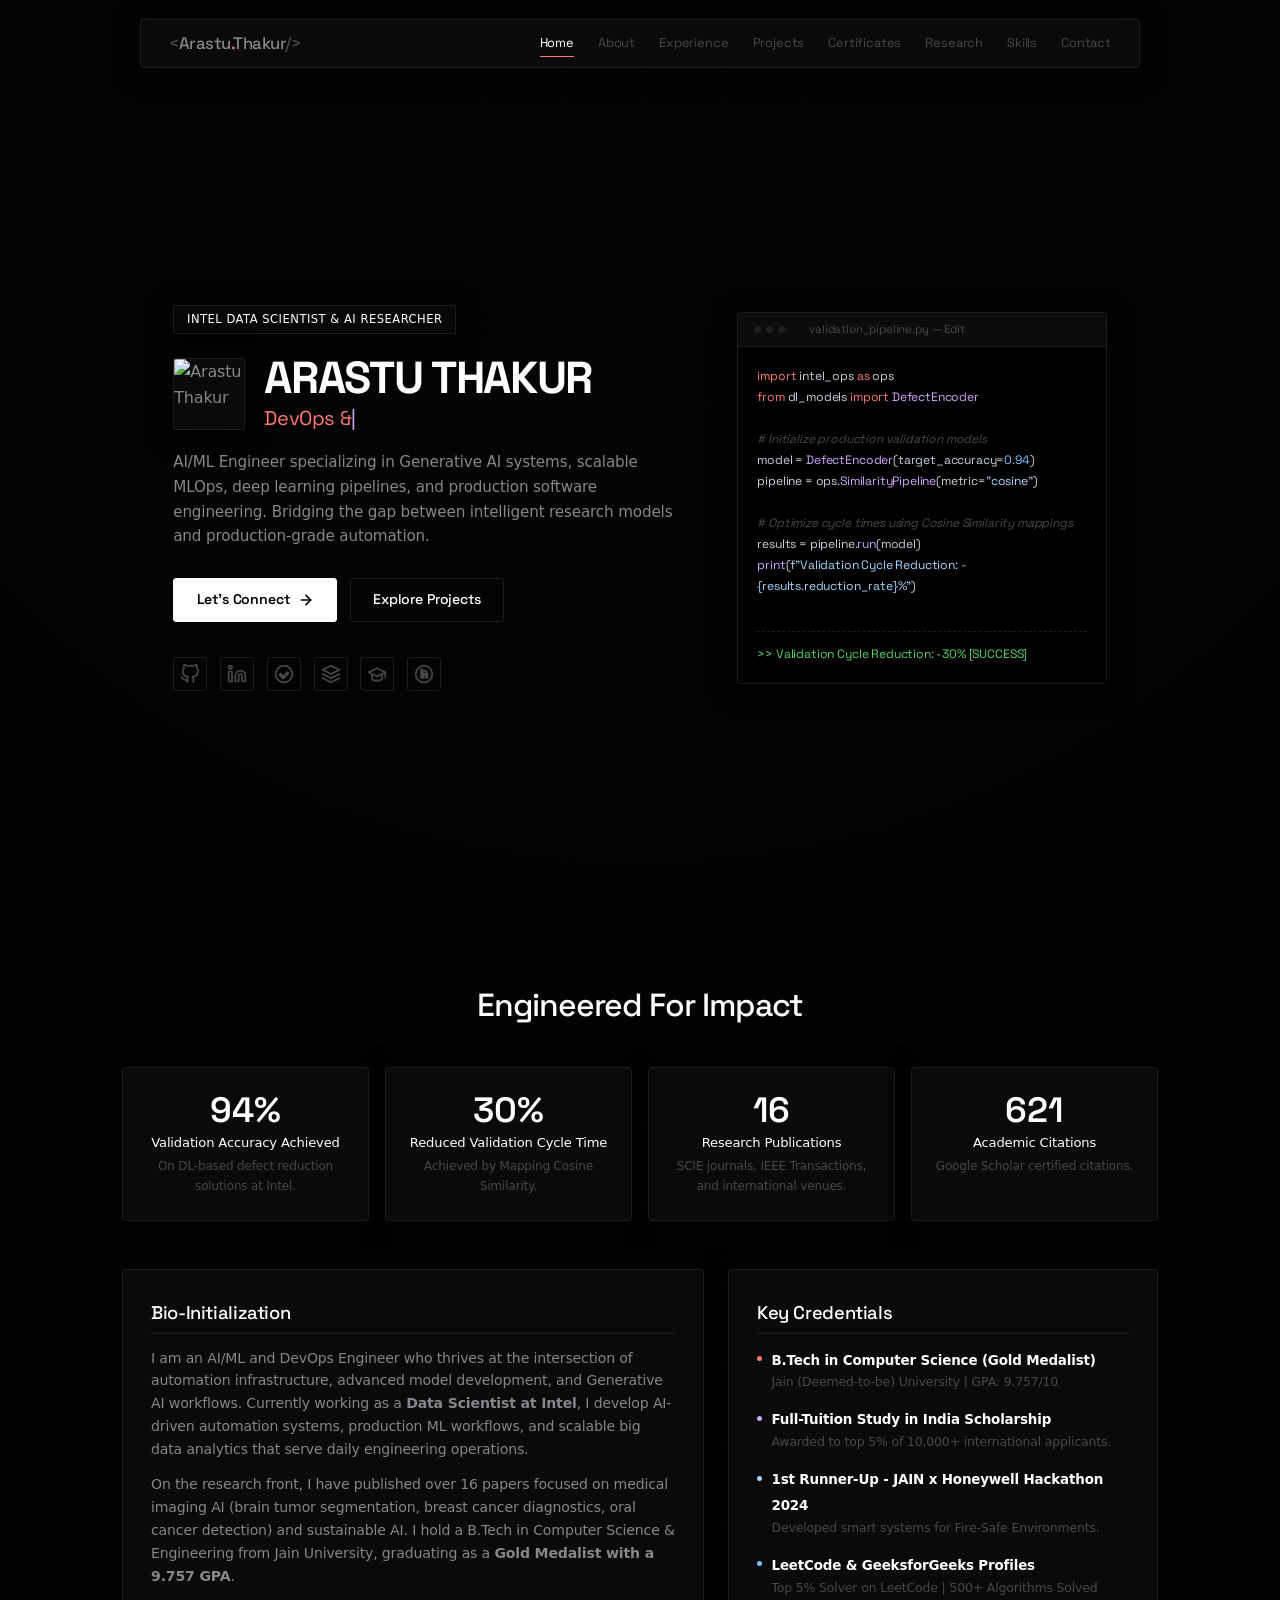
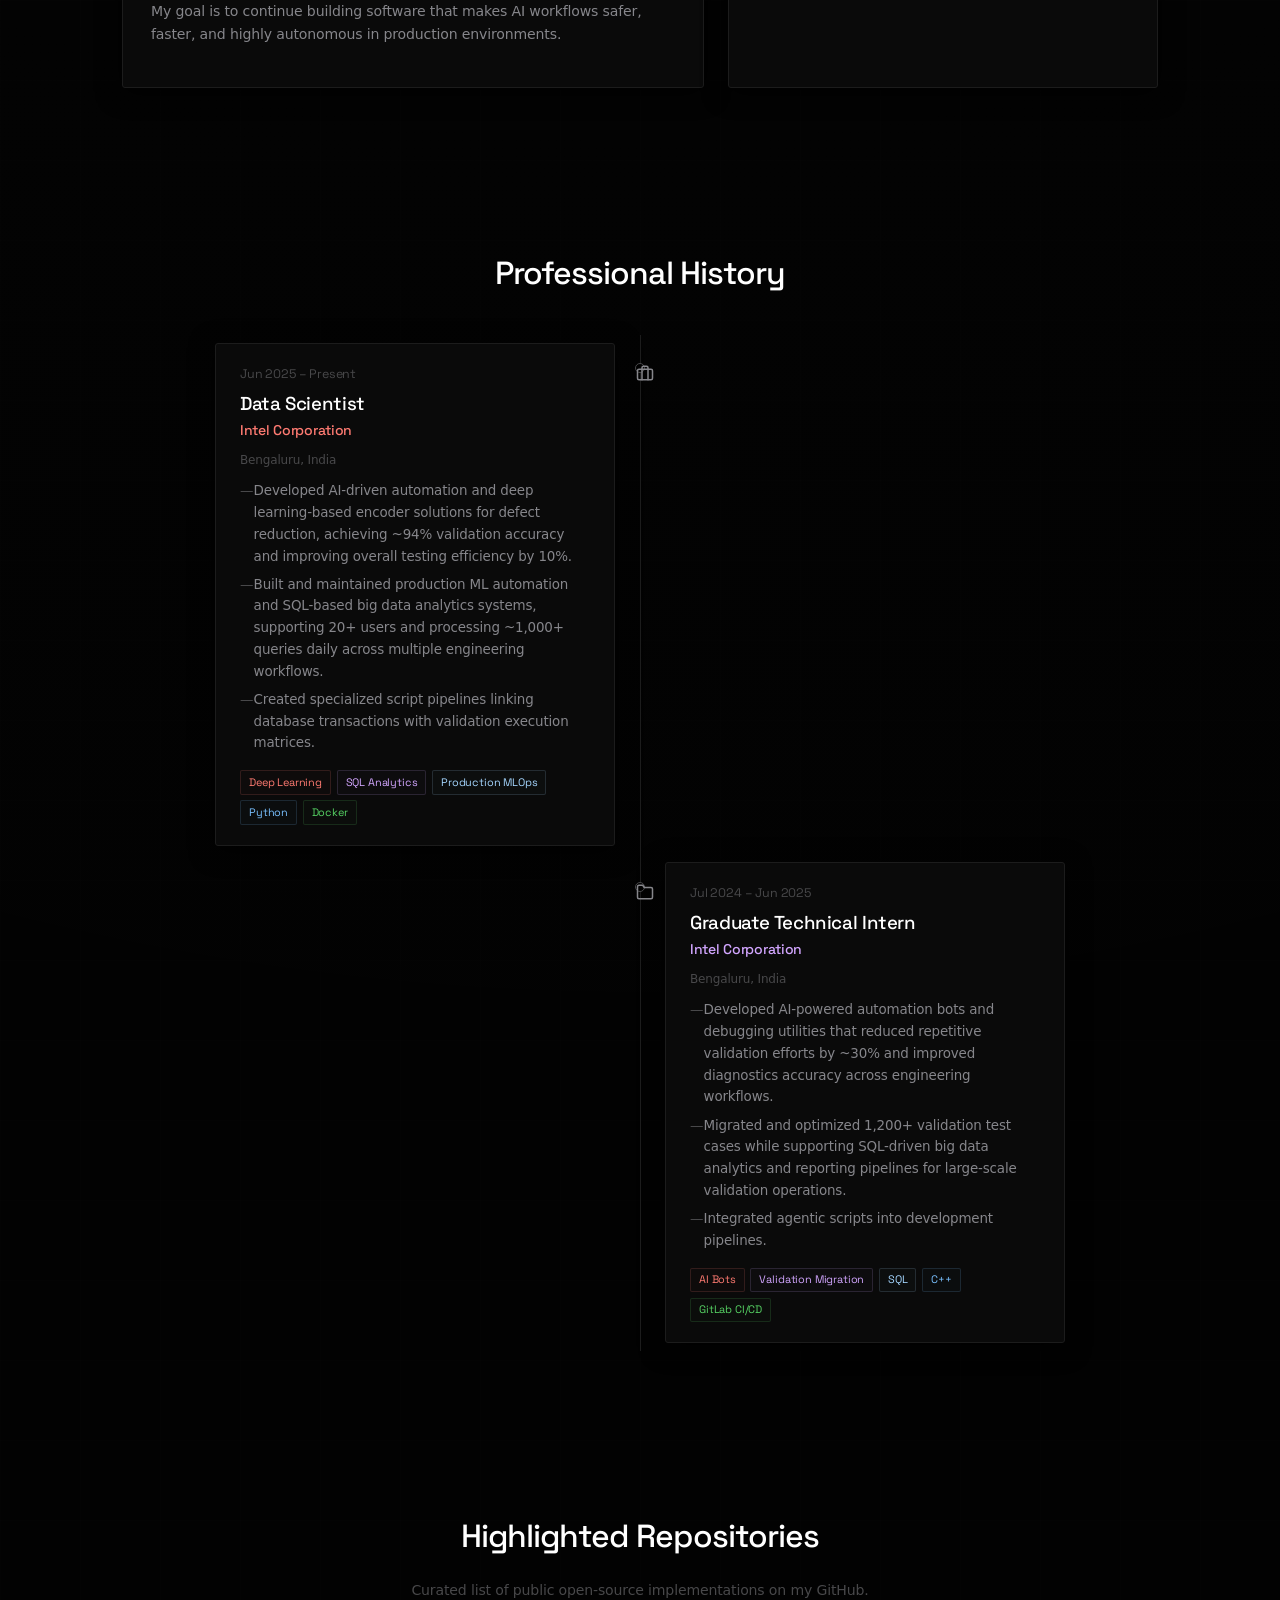
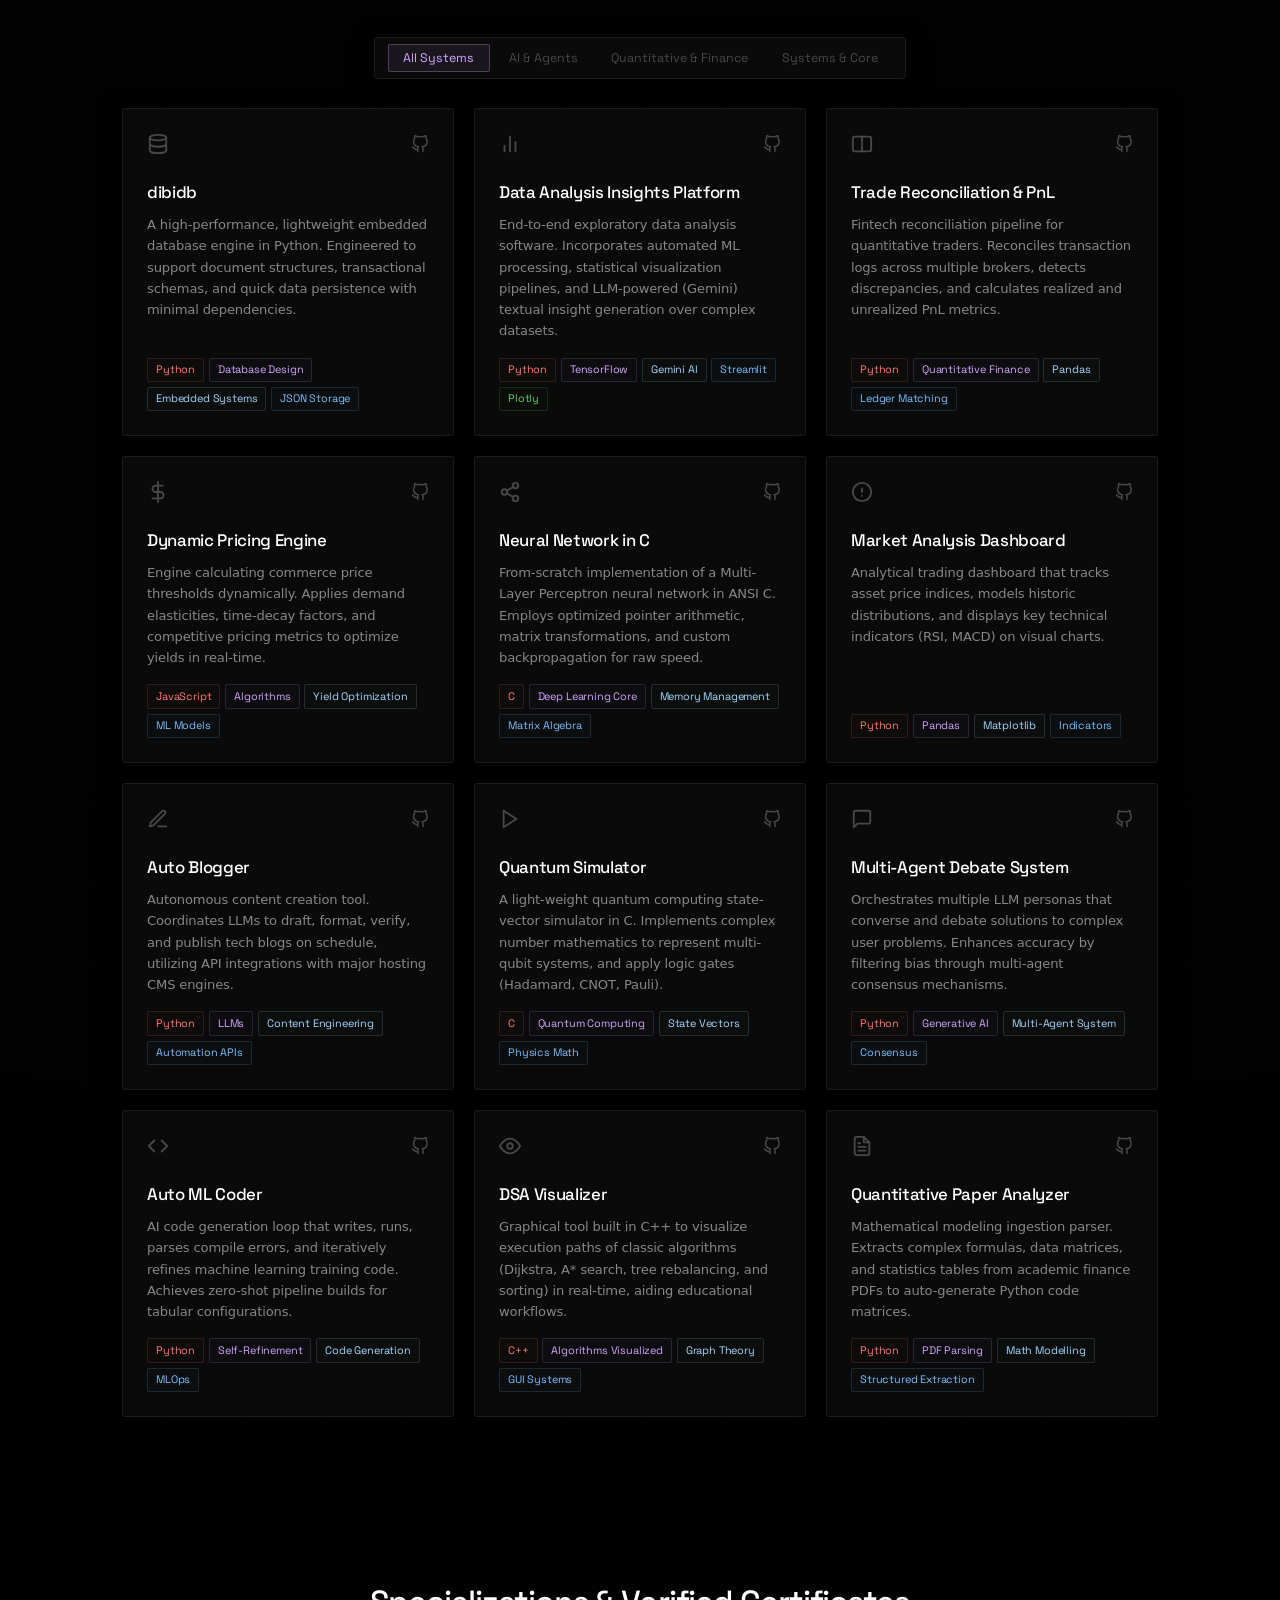
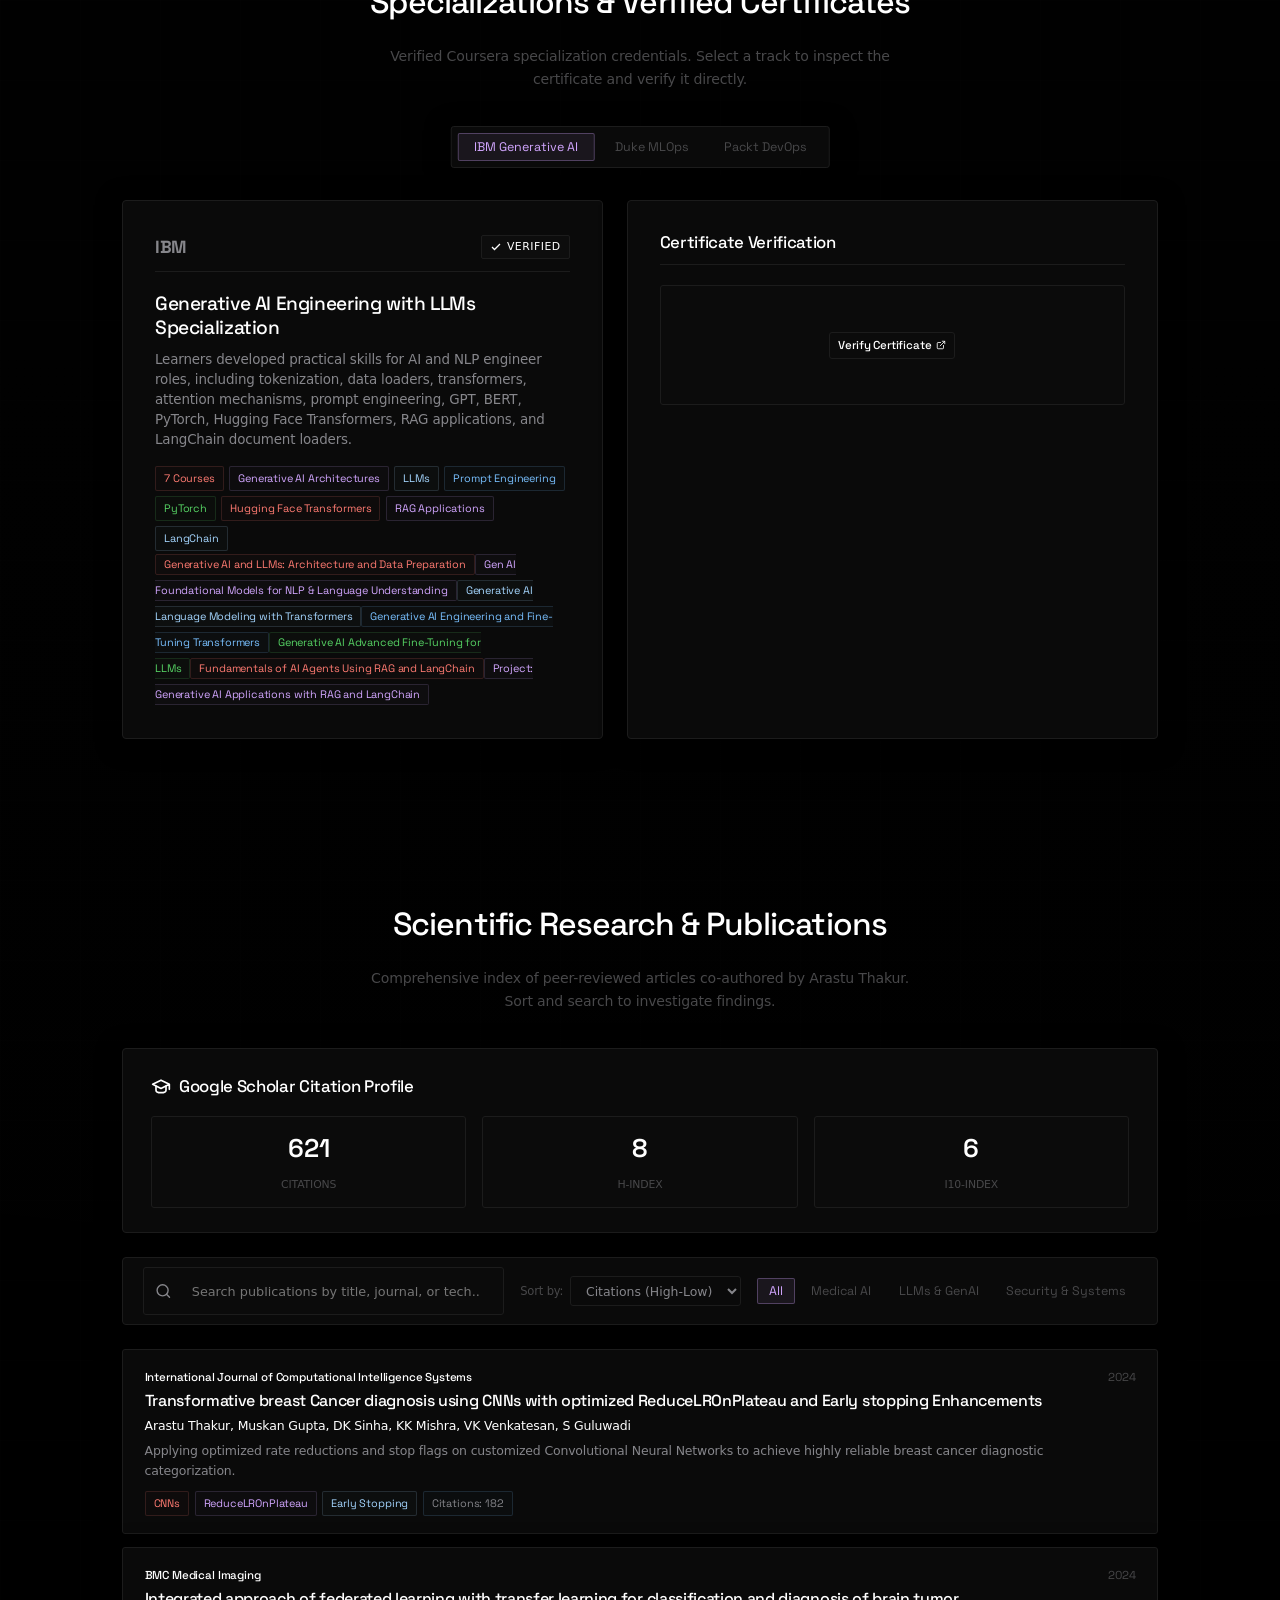
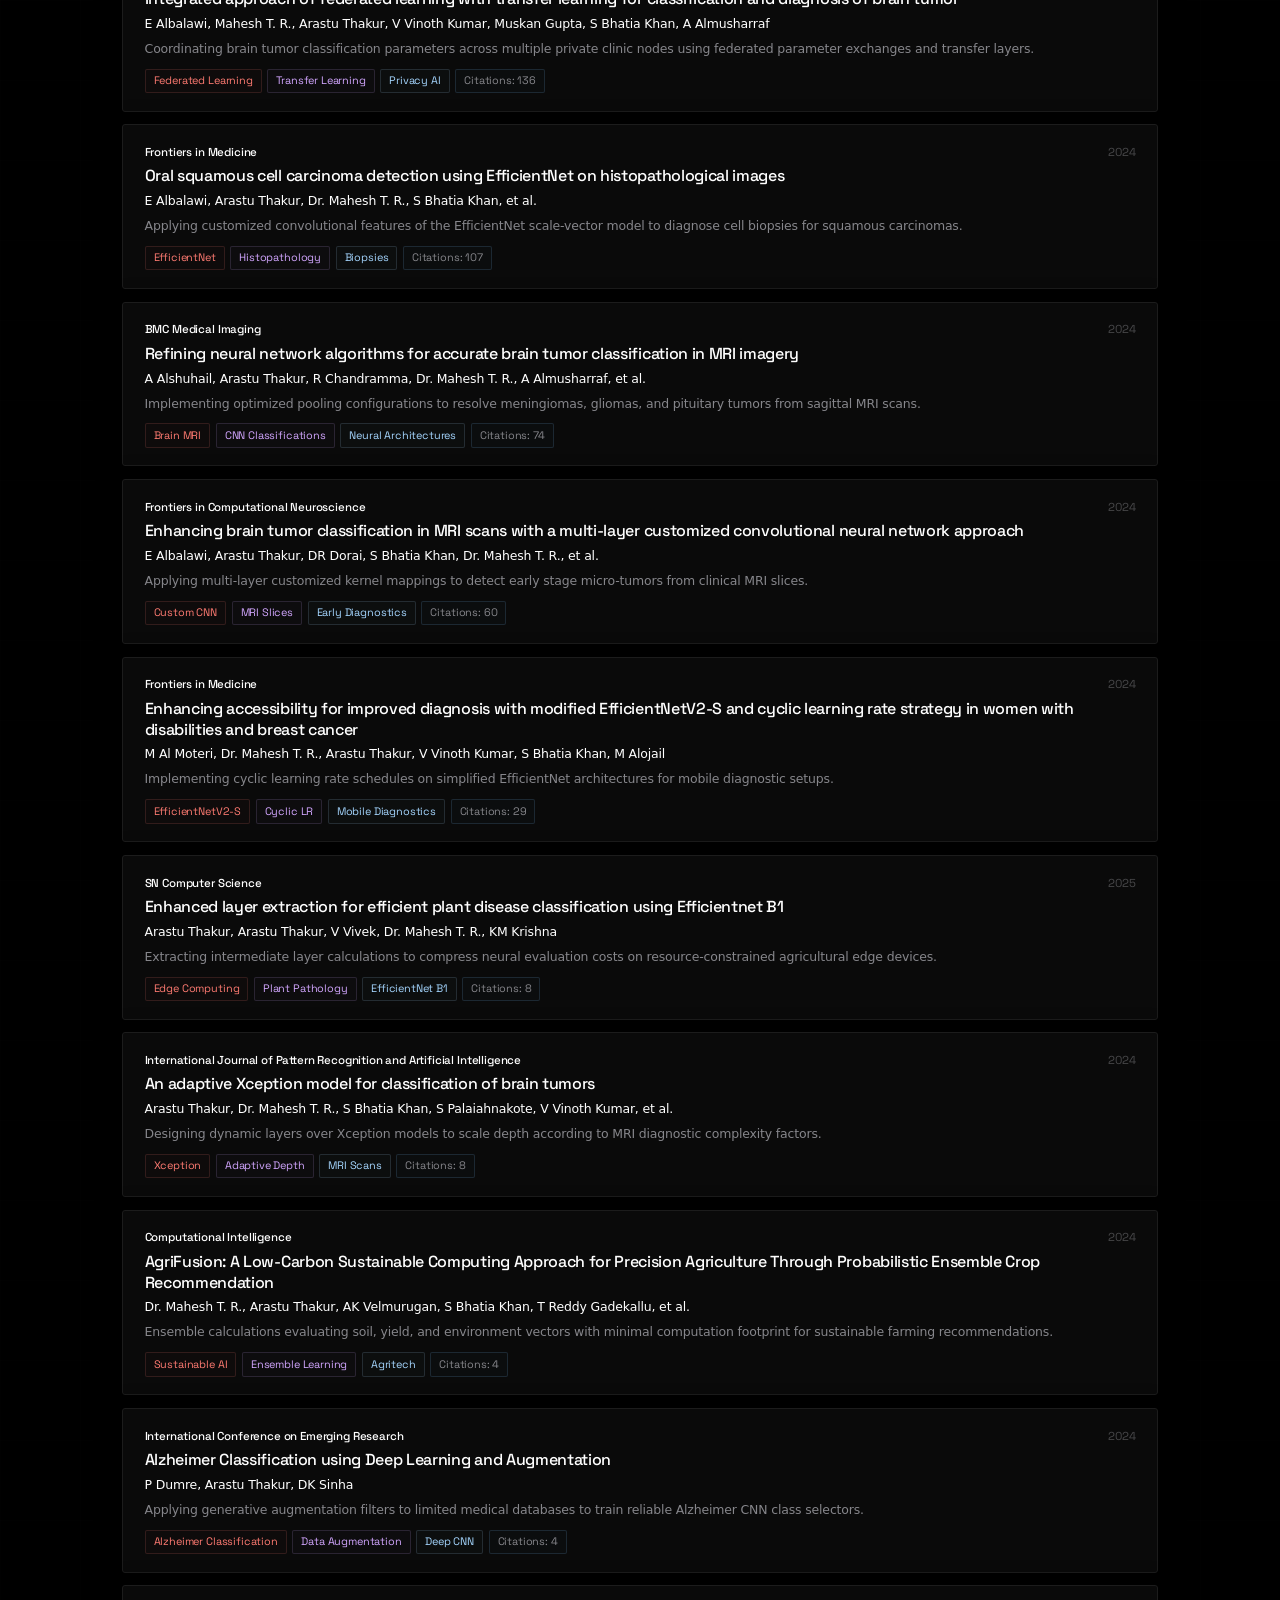
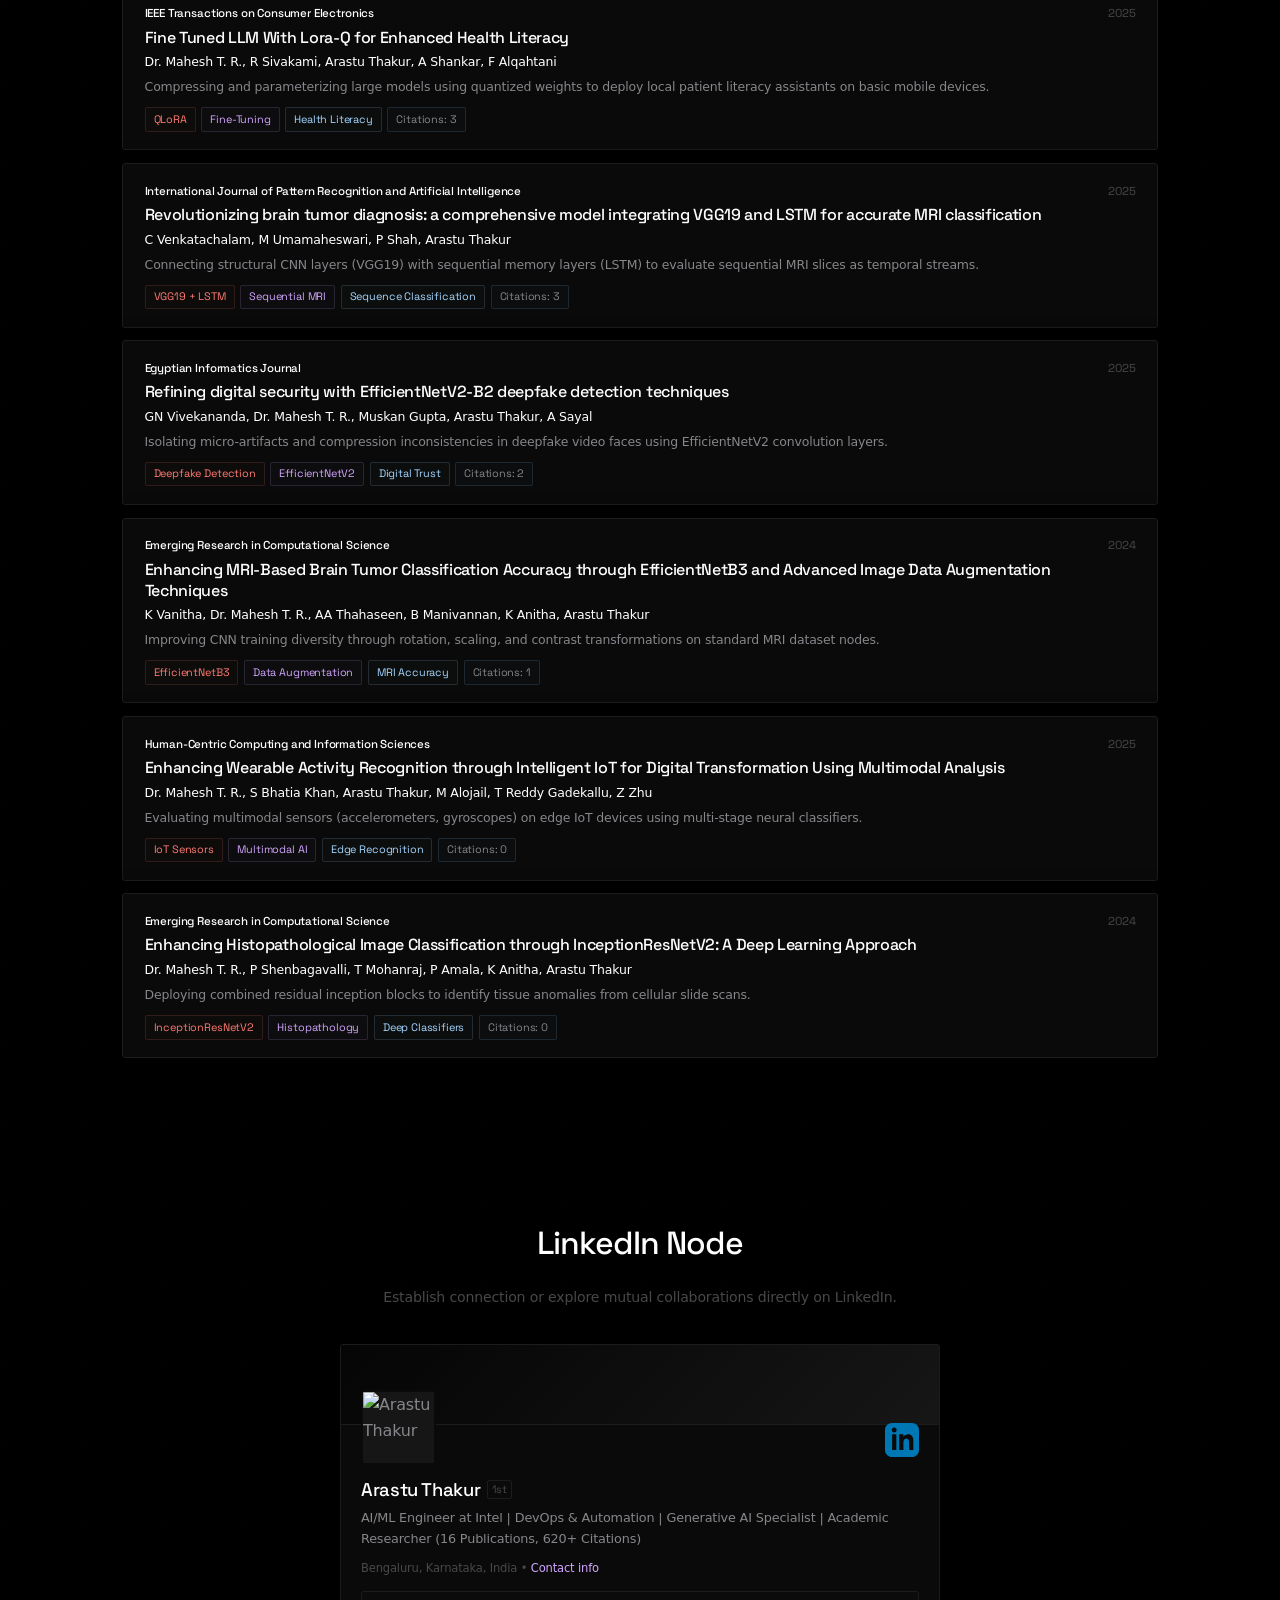
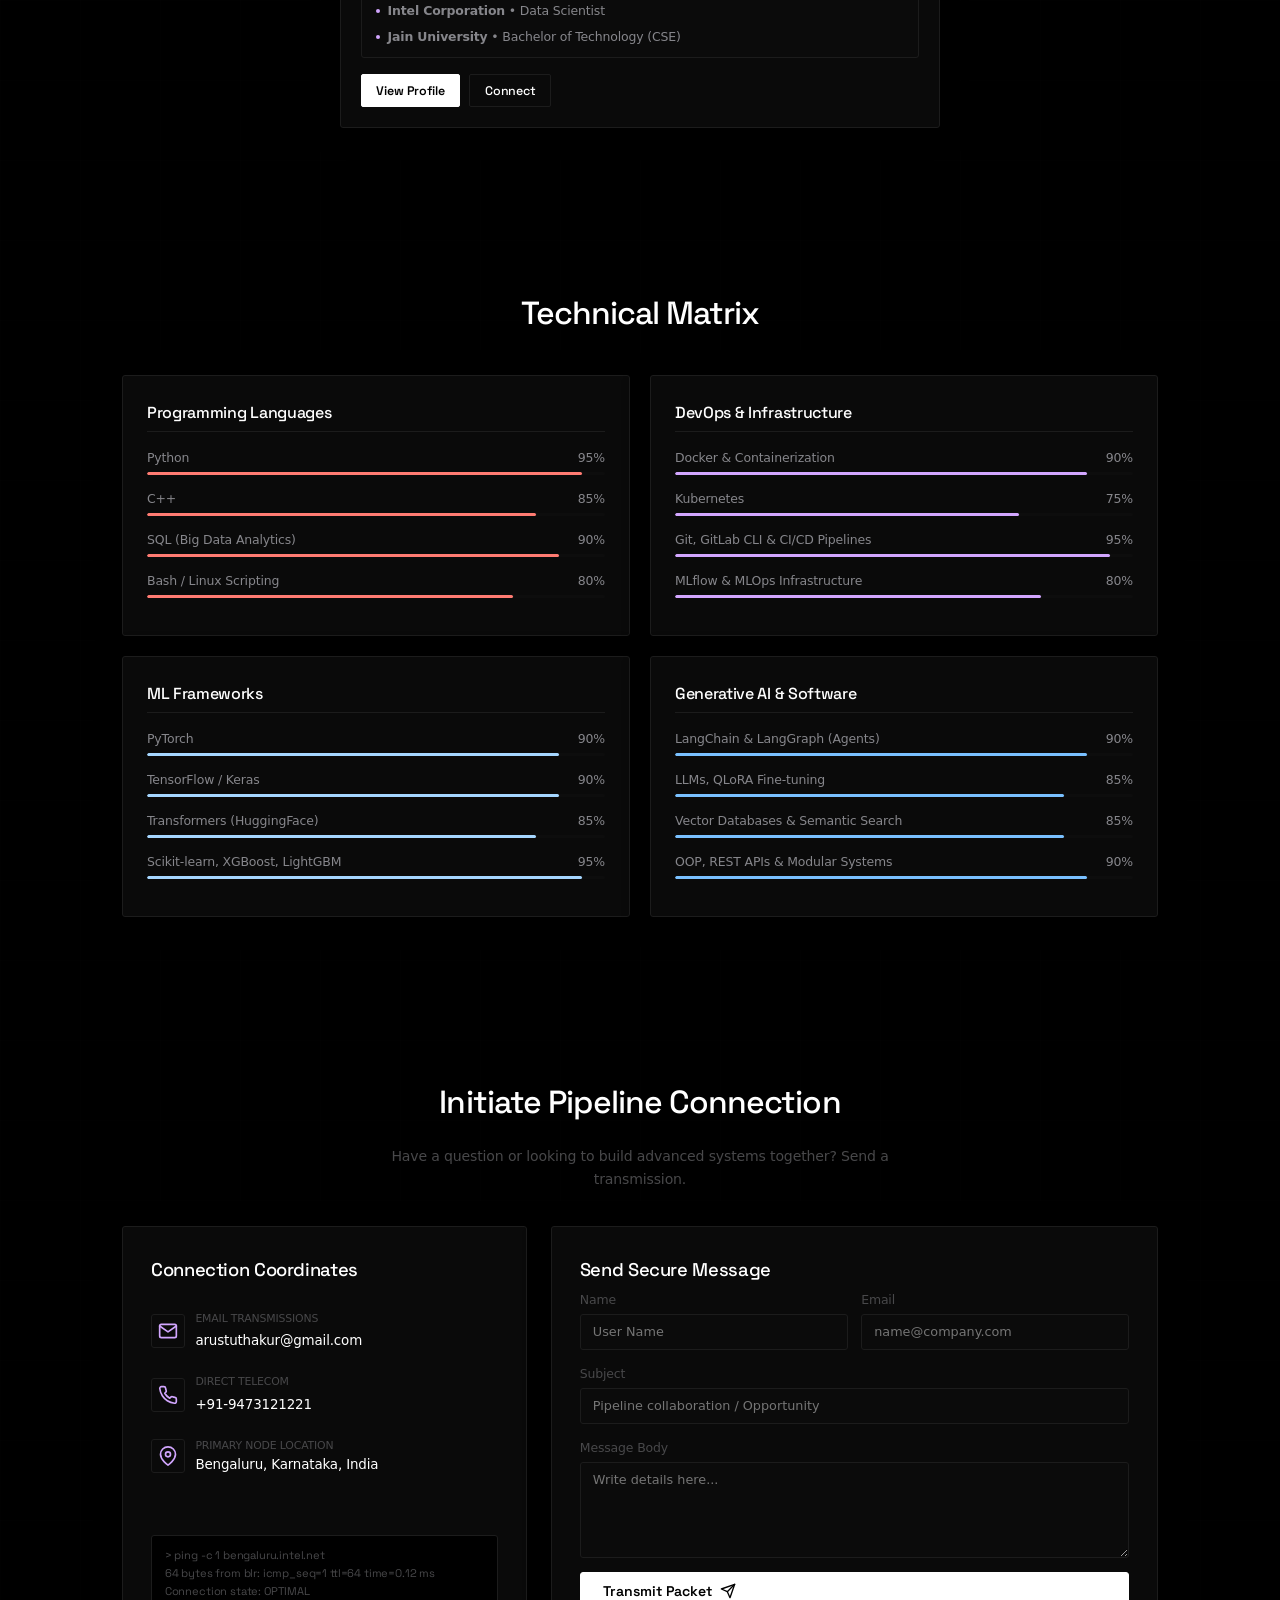
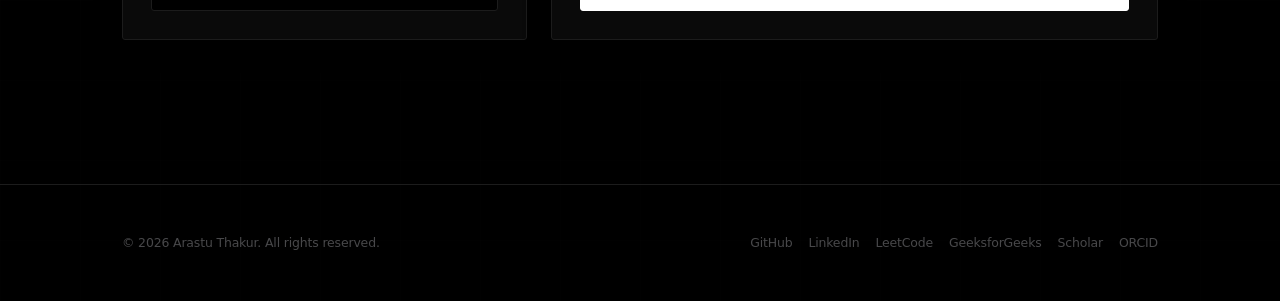
==== index.html @ c8217977 "Add files via upload" ====
<!DOCTYPE html>
<html lang="en">
<head>
  <meta charset="UTF-8">
  <meta name="viewport" content="width=device-width, initial-scale=1.0">
  
  <!-- Primary SEO Meta Tags -->
  <title>Arastu Thakur | AI/ML & DevOps Engineer | Generative AI Systems</title>
  <meta name="title" content="Arastu Thakur | AI/ML & DevOps Engineer | Generative AI Systems">
  <meta name="description" content="Official portfolio of Arastu Thakur, AI/ML & DevOps Engineer at Intel. Specializing in Generative AI systems, MLOps, neural networks, and automation. Explorer of medical AI with 15+ publications and 550+ citations.">
  <meta name="keywords" content="Arastu Thakur, AI Engineer, ML Engineer, DevOps, Generative AI, Intel, Jain University, Deep Learning, MLOps, Publications, Research, Medical AI, dibidb, dynamic pricing, trade reconciliation, quantum simulator">
  <meta name="author" content="Arastu Thakur">
  <meta name="robots" content="index, follow">
  <link rel="canonical" href="https://arastuthakur.github.io/">

  <!-- SVG Favicon -->
  <link rel="icon" type="image/svg+xml" href="data:image/svg+xml,%3Csvg xmlns='http://www.w3.org/2000/svg' viewBox='0 0 100 100'%3E%3Ccircle cx='50' cy='50' r='40' fill='%23000000' stroke='%231c1c1c' stroke-width='6'/%3E%3Ctext x='50%25' y='64%25' font-size='42' font-family='Space Grotesk, sans-serif' font-weight='bold' fill='%23ffffff' text-anchor='middle'%3EA%3C/text%3E%3C/svg%3E">

  <!-- Open Graph / Facebook -->
  <meta property="og:type" content="website">
  <meta property="og:url" content="https://arastuthakur.github.io/">
  <meta property="og:title" content="Arastu Thakur | AI/ML & DevOps Engineer">
  <meta property="og:description" content="Data Scientist at Intel. Specializing in Generative AI, MLOps, and automated validation. 15+ publications, 550+ citations.">
  <meta property="og:image" content="https://github.com/arastuthakur.png">

  <!-- Twitter -->
  <meta property="twitter:card" content="summary_large_image">
  <meta property="twitter:url" content="https://arastuthakur.github.io/">
  <meta property="twitter:title" content="Arastu Thakur | AI/ML & DevOps Engineer">
  <meta property="twitter:description" content="AI/ML & DevOps Engineer at Intel. Specializing in Generative AI, MLOps, and automated validation. 15+ publications, 550+ citations.">
  <meta property="twitter:image" content="https://github.com/arastuthakur.png">

  <!-- Google Fonts -->
  <link rel="preconnect" href="https://fonts.googleapis.com">
  <link rel="preconnect" href="https://fonts.gstatic.com" crossorigin>
  <link href="https://fonts.googleapis.com/css2?family=Outfit:wght@300;400;500;600;700;800&family=Space+Grotesk:wght@300;400;500;600;700&display=swap" rel="stylesheet">

  <!-- Styling -->
  <link rel="stylesheet" href="./style.css">

  <!-- JSON-LD Structured Data for SEO, AEO, and GEO -->
  <script type="application/ld+json">
  {
    "@context": "https://schema.org",
    "@graph": [
      {
        "@type": "Person",
        "@id": "https://arastuthakur.github.io/#person",
        "name": "Arastu Thakur",
        "jobTitle": "AI/ML & DevOps Engineer",
        "worksFor": {
          "@type": "Organization",
          "name": "Intel Corporation"
        },
        "alumnusOf": {
          "@type": "EducationalOrganization",
          "name": "Jain (Deemed-to-be) University",
          "url": "https://www.jainuniversity.ac.in/"
        },
        "url": "https://arastuthakur.github.io/",
        "sameAs": [
          "https://www.linkedin.com/in/arastu-thakur",
          "https://github.com/arastuthakur",
          "https://scholar.google.com/citations?user=Gk71-lQAAAAJ",
          "https://orcid.org/0009-0006-4381-5500",
          "https://leetcode.com/u/arustuthakur/"
        ],
        "email": "arustuthakur@gmail.com",
        "telephone": "+91-9473121221",
        "description": "AI/ML Engineer with ~2 years of experience at Intel building automation systems, production ML workflows, AI-assisted validation, and scalable software infrastructure. 15 publications and 550+ citations in medical AI and deep learning.",
        "knowsAbout": ["Artificial Intelligence", "Machine Learning", "DevOps", "Generative AI", "Large Language Models", "Kubernetes", "PyTorch", "TensorFlow", "MLOps", "C++", "Python", "CI/CD"],
        "award": [
          "Gold Medalist, Jain University",
          "Study in India Scholarship (Top 5% of 10,000+ applicants)",
          "1st Runner-Up - JAIN x Honeywell Hackathon 2024"
        ]
      }
    ]
  }
  </script>
</head>
<body>

  <!-- Navigation Bar -->
  <header>
    <div class="nav-container glass">
      <a href="#home" class="logo">
        <span class="logo-bracket">&lt;</span>Arastu<span class="logo-dot">.</span>Thakur<span class="logo-bracket">/&gt;</span>
      </a>
      <nav id="nav-links">
        <a href="#home" class="nav-item active">Home</a>
        <a href="#about" class="nav-item">About</a>
        <a href="#experience" class="nav-item">Experience</a>
        <a href="#projects" class="nav-item">Projects</a>
        <a href="#certifications" class="nav-item">Certificates</a>
        <a href="#publications" class="nav-item">Research</a>
        <a href="#skills" class="nav-item">Skills</a>
        <a href="#contact" class="nav-item">Contact</a>
      </nav>
      <div class="menu-toggle" id="mobile-menu-btn">
        <div class="bar"></div>
        <div class="bar"></div>
        <div class="bar"></div>
      </div>
    </div>
  </header>

  <main>
    <!-- HERO SECTION -->
    <section id="home" class="hero-section">
      <div class="container hero-grid">
        <div class="hero-content">
          <div class="hero-tagline glass"><span> Intel Data Scientist & AI Researcher</span></div>
          <div class="hero-header-row">
            <div class="hero-avatar glass">
              <img src="https://github.com/arastuthakur.png" alt="Arastu Thakur">
            </div>
            <div>
              <h1 class="hero-title">ARASTU THAKUR</h1>
              <h2 class="hero-subtitle">
                <span class="typing-text" id="typewriter-text"></span><span class="cursor">|</span>
              </h2>
            </div>
          </div>
          <p class="hero-desc">
            AI/ML Engineer specializing in Generative AI systems, scalable MLOps, deep learning pipelines, and production software engineering. Bridging the gap between intelligent research models and production-grade automation.
          </p>
          <div class="hero-buttons">
            <a href="#contact" class="btn btn-primary">
              Let's Connect
              <svg xmlns="http://www.w3.org/2000/svg" width="16" height="16" viewBox="0 0 24 24" fill="none" stroke="currentColor" stroke-width="2.5" stroke-linecap="round" stroke-linejoin="round"><line x1="5" y1="12" x2="19" y2="12"></line><polyline points="12 5 19 12 12 19"></polyline></svg>
            </a>
            <a href="#projects" class="btn btn-outline">Explore Projects</a>
          </div>
          <div class="hero-socials">
            <a href="https://github.com/arastuthakur" target="_blank" aria-label="GitHub" class="social-icon">
              <svg xmlns="http://www.w3.org/2000/svg" width="20" height="20" viewBox="0 0 24 24" fill="none" stroke="currentColor" stroke-width="2" stroke-linecap="round" stroke-linejoin="round"><path d="M9 19c-5 1.5-5-2.5-7-3m14 6v-3.87a3.37 3.37 0 0 0-.94-2.61c3.14-.35 6.44-1.54 6.44-7A5.44 5.44 0 0 0 20 4.77 5.07 5.07 0 0 0 19.91 1S18.73.65 16 2.48a13.38 13.38 0 0 0-7 0C6.27.65 5.09 1 5.09 1A5.07 5.07 0 0 0 5 4.77a5.44 5.44 0 0 0-1.5 3.78c0 5.42 3.3 6.61 6.44 7A3.37 3.37 0 0 0 9 18.13V22"></path></svg>
            </a>
            <a href="https://www.linkedin.com/in/arastuthakur" target="_blank" aria-label="LinkedIn" class="social-icon">
              <svg xmlns="http://www.w3.org/2000/svg" width="20" height="20" viewBox="0 0 24 24" fill="none" stroke="currentColor" stroke-width="2" stroke-linecap="round" stroke-linejoin="round"><path d="M16 8a6 6 0 0 1 6 6v7h-4v-7a2 2 0 0 0-2-2 2 2 0 0 0-2 2v7h-4v-7a6 6 0 0 1 6-6z"></path><rect x="2" y="9" width="4" height="12"></rect><circle cx="4" cy="4" r="2"></circle></svg>
            </a>
            <a href="https://leetcode.com/u/arustuthakur/" target="_blank" aria-label="LeetCode" class="social-icon">
              <svg xmlns="http://www.w3.org/2000/svg" width="20" height="20" viewBox="0 0 24 24" fill="none" stroke="currentColor" stroke-width="2" stroke-linecap="round" stroke-linejoin="round"><path d="M12 2C6.48 2 2 6.48 2 12s4.48 10 10 10 10-4.48 10-10S17.52 2 12 2zm-1 15.5L6.5 13l1.41-1.41L11 14.67l5.09-5.09L17.5 11 11 17.5z"></path></svg>
            </a>
            <a href="https://www.geeksforgeeks.org/user/arustuthakur/" target="_blank" aria-label="GeeksforGeeks" class="social-icon">
              <svg xmlns="http://www.w3.org/2000/svg" width="20" height="20" viewBox="0 0 24 24" fill="none" stroke="currentColor" stroke-width="2" stroke-linecap="round" stroke-linejoin="round"><path d="M12 2L2 7l10 5 10-5-10-5zM2 17l10 5 10-5M2 12l10 5 10-5"></path></svg>
            </a>
            <a href="https://scholar.google.com/citations?user=x01czgsAAAAJ&hl=en" target="_blank" aria-label="Google Scholar" class="social-icon">
              <svg xmlns="http://www.w3.org/2000/svg" width="20" height="20" viewBox="0 0 24 24" fill="none" stroke="currentColor" stroke-width="2" stroke-linecap="round" stroke-linejoin="round"><path d="M22 10v6M2 10l10-5 10 5-10 5z"></path><path d="M6 12v5c0 2 2 3 6 3s6-1 6-3v-5"></path></svg>
            </a>
            <a href="https://orcid.org/0009-0006-4381-5500" target="_blank" aria-label="ORCID" class="social-icon">
              <svg xmlns="http://www.w3.org/2000/svg" width="20" height="20" viewBox="0 0 24 24" fill="none" stroke="currentColor" stroke-width="2" stroke-linecap="round" stroke-linejoin="round"><path d="M12 2C6.48 2 2 6.48 2 12s4.48 10 10 10 10-4.48 10-10S17.52 2 12 2zm-1.8 14.8h-1.6V8.2h1.6v7.8zm0-9h-1.6V6.2h1.6v1.6zm5.8 9h-1.6v-3.7c0-1.1-.9-2-2-2h-.6v5.7h-1.6V8.2h2.2c2 0 3.6 1.6 3.6 3.6v4z"></path></svg>
            </a>
          </div>
        </div>

        <!-- Code Snippet Workspace Mock -->
        <div class="hero-visual">
          <div class="terminal-widget glass">
            <div class="terminal-header">
              <div class="terminal-dots">
                <span class="dot red"></span>
                <span class="dot yellow"></span>
                <span class="dot green"></span>
              </div>
              <div class="terminal-title">validation_pipeline.py — Edit</div>
            </div>
            <div class="terminal-body" id="terminal-output">
              <pre><code class="language-python"><span class="code-kw">import</span> intel_ops <span class="code-kw">as</span> ops
<span class="code-kw">from</span> dl_models <span class="code-kw">import</span> <span class="code-fn">DefectEncoder</span>

<span class="code-comment"># Initialize production validation models</span>
model = <span class="code-fn">DefectEncoder</span>(target_accuracy=<span class="code-num">0.94</span>)
pipeline = ops.<span class="code-fn">SimilarityPipeline</span>(metric=<span class="code-str">"cosine"</span>)

<span class="code-comment"># Optimize cycle times using Cosine Similarity mappings</span>
results = pipeline.<span class="code-fn">run</span>(model)
<span class="code-fn">print</span>(f<span class="code-str">"Validation Cycle Reduction: -{results.reduction_rate}%"</span>)

<span class="code-output">&gt;&gt; Validation Cycle Reduction: -30% [SUCCESS]</span></code></pre>
            </div>
          </div>
        </div>
      </div>
    </section>

    <!-- METRICS & ABOUT SECTION -->
    <section id="about" class="about-section scroll-offset">
      <div class="container">
        <h2 class="section-title text-center">Engineered For Impact</h2>
        
        <!-- Metrics Grid -->
        <div class="metrics-grid">
          <div class="metric-card glass">
            <div class="metric-num-wrapper">
              <span class="metric-number" data-target="94">0</span><span class="metric-suffix">%</span>
            </div>
            <p class="metric-label">Validation Accuracy Achieved</p>
            <p class="metric-sub">On DL-based defect reduction solutions at Intel.</p>
          </div>

          <div class="metric-card glass">
            <div class="metric-num-wrapper">
              <span class="metric-number" data-target="30">0</span><span class="metric-suffix">%</span>
            </div>
            <p class="metric-label">Reduced Validation Cycle Time</p>
            <p class="metric-sub">Achieved by Mapping Cosine Similarity.</p>
          </div>

          <div class="metric-card glass">
            <div class="metric-num-wrapper">
              <span class="metric-number" data-target="16">0</span><span class="metric-suffix"></span>
            </div>
            <p class="metric-label">Research Publications</p>
            <p class="metric-sub">SCIE journals, IEEE Transactions, and international venues.</p>
          </div>

          <div class="metric-card glass">
            <div class="metric-num-wrapper">
              <span class="metric-number" data-target="621">0</span><span class="metric-suffix"></span>
            </div>
            <p class="metric-label">Academic Citations</p>
            <p class="metric-sub">Google Scholar certified citations.</p>
          </div>
        </div>

        <div class="about-content-grid">
          <div class="about-bio glass">
            <h3>Bio-Initialization</h3>
            <p>
              I am an AI/ML and DevOps Engineer who thrives at the intersection of automation infrastructure, advanced model development, and Generative AI workflows. Currently working as a <strong>Data Scientist at Intel</strong>, I develop AI-driven automation systems, production ML workflows, and scalable big data analytics that serve daily engineering operations.
            </p>
            <p>
              On the research front, I have published over 16 papers focused on medical imaging AI (brain tumor segmentation, breast cancer diagnostics, oral cancer detection) and sustainable AI. I hold a B.Tech in Computer Science & Engineering from Jain University, graduating as a <strong>Gold Medalist with a 9.757 GPA</strong>.
            </p>
            <p>
              My goal is to continue building software that makes AI workflows safer, faster, and highly autonomous in production environments.
            </p>
          </div>

          <div class="about-academic glass">
            <h3>Key Credentials</h3>
            <div class="credential-item">
              <span class="cred-dot cyan"></span>
              <div>
                <strong>B.Tech in Computer Science (Gold Medalist)</strong>
                <p>Jain (Deemed-to-be) University | GPA: 9.757/10</p>
              </div>
            </div>
            <div class="credential-item">
              <span class="cred-dot purple"></span>
              <div>
                <strong>Full-Tuition Study in India Scholarship</strong>
                <p>Awarded to top 5% of 10,000+ international applicants.</p>
              </div>
            </div>
            <div class="credential-item">
              <span class="cred-dot green"></span>
              <div>
                <strong>1st Runner-Up - JAIN x Honeywell Hackathon 2024</strong>
                <p>Developed smart systems for Fire-Safe Environments.</p>
              </div>
            </div>
            <div class="credential-item">
              <span class="cred-dot yellow"></span>
              <div>
                <strong>LeetCode & GeeksforGeeks Profiles</strong>
                <p>Top 5% Solver on LeetCode | 500+ Algorithms Solved</p>
              </div>
            </div>
          </div>
        </div>
      </div>
    </section>

    <!-- EXPERIENCE SECTION -->
    <section id="experience" class="experience-section scroll-offset">
      <div class="container">
        <h2 class="section-title text-center">Professional History</h2>
        
        <div class="timeline">
          
          <!-- Experience Item 1 -->
          <div class="timeline-item left">
            <div class="timeline-badge">
              <svg xmlns="http://www.w3.org/2000/svg" width="18" height="18" viewBox="0 0 24 24" fill="none" stroke="currentColor" stroke-width="2" stroke-linecap="round" stroke-linejoin="round"><rect x="2" y="7" width="20" height="14" rx="2" ry="2"></rect><path d="M16 21V5a2 2 0 0 0-2-2h-4a2 2 0 0 0-2 2v16"></path></svg>
            </div>
            <div class="timeline-content glass">
              <span class="timeline-date">Jun 2025 – Present</span>
              <h3>Data Scientist</h3>
              <h4 class="company-name text-cyan">Intel Corporation</h4>
              <p class="location">Bengaluru, India</p>
              <ul class="experience-details">
                <li>Developed AI-driven automation and deep learning-based encoder solutions for defect reduction, achieving ~94% validation accuracy and improving overall testing efficiency by 10%.</li>
                <li>Built and maintained production ML automation and SQL-based big data analytics systems, supporting 20+ users and processing ~1,000+ queries daily across multiple engineering workflows.</li>
                <li>Created specialized script pipelines linking database transactions with validation execution matrices.</li>
              </ul>
              <div class="tech-tags">
                <span class="tag">Deep Learning</span>
                <span class="tag">SQL Analytics</span>
                <span class="tag">Production MLOps</span>
                <span class="tag">Python</span>
                <span class="tag">Docker</span>
              </div>
            </div>
          </div>

          <!-- Experience Item 2 -->
          <div class="timeline-item right">
            <div class="timeline-badge">
              <svg xmlns="http://www.w3.org/2000/svg" width="18" height="18" viewBox="0 0 24 24" fill="none" stroke="currentColor" stroke-width="2" stroke-linecap="round" stroke-linejoin="round"><path d="M22 19a2 2 0 0 1-2 2H4a2 2 0 0 1-2-2V5a2 2 0 0 1 2-2h5l2 3h9a2 2 0 0 1 2 2z"></path></svg>
            </div>
            <div class="timeline-content glass">
              <span class="timeline-date">Jul 2024 – Jun 2025</span>
              <h3>Graduate Technical Intern</h3>
              <h4 class="company-name text-purple">Intel Corporation</h4>
              <p class="location">Bengaluru, India</p>
              <ul class="experience-details">
                <li>Developed AI-powered automation bots and debugging utilities that reduced repetitive validation efforts by ~30% and improved diagnostics accuracy across engineering workflows.</li>
                <li>Migrated and optimized 1,200+ validation test cases while supporting SQL-driven big data analytics and reporting pipelines for large-scale validation operations.</li>
                <li>Integrated agentic scripts into development pipelines.</li>
              </ul>
              <div class="tech-tags">
                <span class="tag">AI Bots</span>
                <span class="tag">Validation Migration</span>
                <span class="tag">SQL</span>
                <span class="tag">C++</span>
                <span class="tag">GitLab CI/CD</span>
              </div>
            </div>
          </div>

        </div>
      </div>
    </section>

    <!-- PROJECTS SECTION -->
    <section id="projects" class="projects-section scroll-offset">
      <div class="container">
        <h2 class="section-title text-center">Highlighted Repositories</h2>
        <p class="section-desc text-center">Curated list of public open-source implementations on my GitHub.</p>
        
        <!-- Projects Filter Tabs -->
        <div class="project-filter-container glass">
          <div class="filter-tabs">
            <button class="project-filter-btn active" data-proj-filter="all">All Systems</button>
            <button class="project-filter-btn" data-proj-filter="ai">AI & Agents</button>
            <button class="project-filter-btn" data-proj-filter="quant">Quantitative & Finance</button>
            <button class="project-filter-btn" data-proj-filter="core">Systems & Core</button>
          </div>
        </div>

        <div class="projects-grid" id="projects-list-container">
          
          <!-- Project 1 (dibidb) -->
          <div class="project-card glass" data-proj-category="core">
            <div class="project-header">
              <div class="project-icon">
                <svg xmlns="http://www.w3.org/2000/svg" width="22" height="22" viewBox="0 0 24 24" fill="none" stroke="currentColor" stroke-width="2" stroke-linecap="round" stroke-linejoin="round"><ellipse cx="12" cy="5" rx="9" ry="3"></ellipse><path d="M3 5v14c0 1.66 4 3 9 3s9-1.34 9-3V5"></path><path d="M3 12c0 1.66 4 3 9 3s9-1.34 9-3"></path></svg>
              </div>
              <div class="project-links">
                <a href="https://github.com/arastuthakur/dibidb" target="_blank" class="github-link" aria-label="GitHub Repo">
                  <svg xmlns="http://www.w3.org/2000/svg" width="18" height="18" viewBox="0 0 24 24" fill="none" stroke="currentColor" stroke-width="2" stroke-linecap="round" stroke-linejoin="round"><path d="M9 19c-5 1.5-5-2.5-7-3m14 6v-3.87a3.37 3.37 0 0 0-.94-2.61c3.14-.35 6.44-1.54 6.44-7A5.44 5.44 0 0 0 20 4.77 5.07 5.07 0 0 0 19.91 1S18.73.65 16 2.48a13.38 13.38 0 0 0-7 0C6.27.65 5.09 1 5.09 1A5.07 5.07 0 0 0 5 4.77a5.44 5.44 0 0 0-1.5 3.78c0 5.42 3.3 6.61 6.44 7A3.37 3.37 0 0 0 9 18.13V22"></path></svg>
                </a>
              </div>
            </div>
            <h3 class="project-title">dibidb</h3>
            <p class="project-desc">
              A high-performance, lightweight embedded database engine in Python. Engineered to support document structures, transactional schemas, and quick data persistence with minimal dependencies.
            </p>
            <div class="project-tech">
              <span class="tag">Python</span>
              <span class="tag">Database Design</span>
              <span class="tag">Embedded Systems</span>
              <span class="tag">JSON Storage</span>
            </div>
          </div>

          <!-- Project 2 (Data-Analysis-Insights-Platform) -->
          <div class="project-card glass" data-proj-category="ai">
            <div class="project-header">
              <div class="project-icon">
                <svg xmlns="http://www.w3.org/2000/svg" width="22" height="22" viewBox="0 0 24 24" fill="none" stroke="currentColor" stroke-width="2" stroke-linecap="round" stroke-linejoin="round"><line x1="18" y1="20" x2="18" y2="10"></line><line x1="12" y1="20" x2="12" y2="4"></line><line x1="6" y1="20" x2="6" y2="14"></line></svg>
              </div>
              <div class="project-links">
                <a href="https://github.com/arastuthakur/Data-Analysis-Insights-Platform" target="_blank" class="github-link" aria-label="GitHub Repo">
                  <svg xmlns="http://www.w3.org/2000/svg" width="18" height="18" viewBox="0 0 24 24" fill="none" stroke="currentColor" stroke-width="2" stroke-linecap="round" stroke-linejoin="round"><path d="M9 19c-5 1.5-5-2.5-7-3m14 6v-3.87a3.37 3.37 0 0 0-.94-2.61c3.14-.35 6.44-1.54 6.44-7A5.44 5.44 0 0 0 20 4.77 5.07 5.07 0 0 0 19.91 1S18.73.65 16 2.48a13.38 13.38 0 0 0-7 0C6.27.65 5.09 1 5.09 1A5.07 5.07 0 0 0 5 4.77a5.44 5.44 0 0 0-1.5 3.78c0 5.42 3.3 6.61 6.44 7A3.37 3.37 0 0 0 9 18.13V22"></path></svg>
                </a>
              </div>
            </div>
            <h3 class="project-title">Data Analysis Insights Platform</h3>
            <p class="project-desc">
              End-to-end exploratory data analysis software. Incorporates automated ML processing, statistical visualization pipelines, and LLM-powered (Gemini) textual insight generation over complex datasets.
            </p>
            <div class="project-tech">
              <span class="tag">Python</span>
              <span class="tag">TensorFlow</span>
              <span class="tag">Gemini AI</span>
              <span class="tag">Streamlit</span>
              <span class="tag">Plotly</span>
            </div>
          </div>

          <!-- Project 3 (Trade-Reconciliation-PnL-Tool) -->
          <div class="project-card glass" data-proj-category="quant">
            <div class="project-header">
              <div class="project-icon">
                <svg xmlns="http://www.w3.org/2000/svg" width="22" height="22" viewBox="0 0 24 24" fill="none" stroke="currentColor" stroke-width="2" stroke-linecap="round" stroke-linejoin="round"><rect x="2" y="4" width="20" height="16" rx="2" fill="none" stroke="currentColor" stroke-width="2"></rect><line x1="12" y1="4" x2="12" y2="20"></line></svg>
              </div>
              <div class="project-links">
                <a href="https://github.com/arastuthakur/Trade-Reconciliation-PnL-Tool" target="_blank" class="github-link" aria-label="GitHub Repo">
                  <svg xmlns="http://www.w3.org/2000/svg" width="18" height="18" viewBox="0 0 24 24" fill="none" stroke="currentColor" stroke-width="2" stroke-linecap="round" stroke-linejoin="round"><path d="M9 19c-5 1.5-5-2.5-7-3m14 6v-3.87a3.37 3.37 0 0 0-.94-2.61c3.14-.35 6.44-1.54 6.44-7A5.44 5.44 0 0 0 20 4.77 5.07 5.07 0 0 0 19.91 1S18.73.65 16 2.48a13.38 13.38 0 0 0-7 0C6.27.65 5.09 1 5.09 1A5.07 5.07 0 0 0 5 4.77a5.44 5.44 0 0 0-1.5 3.78c0 5.42 3.3 6.61 6.44 7A3.37 3.37 0 0 0 9 18.13V22"></path></svg>
                </a>
              </div>
            </div>
            <h3 class="project-title">Trade Reconciliation & PnL</h3>
            <p class="project-desc">
              Fintech reconciliation pipeline for quantitative traders. Reconciles transaction logs across multiple brokers, detects discrepancies, and calculates realized and unrealized PnL metrics.
            </p>
            <div class="project-tech">
              <span class="tag">Python</span>
              <span class="tag">Quantitative Finance</span>
              <span class="tag">Pandas</span>
              <span class="tag">Ledger Matching</span>
            </div>
          </div>

          <!-- Project 4 (Dynamic-Pricing-Engine) -->
          <div class="project-card glass" data-proj-category="quant">
            <div class="project-header">
              <div class="project-icon">
                <svg xmlns="http://www.w3.org/2000/svg" width="22" height="22" viewBox="0 0 24 24" fill="none" stroke="currentColor" stroke-width="2" stroke-linecap="round" stroke-linejoin="round"><line x1="12" y1="1" x2="12" y2="23"></line><path d="M17 5H9.5a3.5 3.5 0 0 0 0 7h5a3.5 3.5 0 0 1 0 7H6"></path></svg>
              </div>
              <div class="project-links">
                <a href="https://github.com/arastuthakur/Dynamic-Pricing-Engine" target="_blank" class="github-link" aria-label="GitHub Repo">
                  <svg xmlns="http://www.w3.org/2000/svg" width="18" height="18" viewBox="0 0 24 24" fill="none" stroke="currentColor" stroke-width="2" stroke-linecap="round" stroke-linejoin="round"><path d="M9 19c-5 1.5-5-2.5-7-3m14 6v-3.87a3.37 3.37 0 0 0-.94-2.61c3.14-.35 6.44-1.54 6.44-7A5.44 5.44 0 0 0 20 4.77 5.07 5.07 0 0 0 19.91 1S18.73.65 16 2.48a13.38 13.38 0 0 0-7 0C6.27.65 5.09 1 5.09 1A5.07 5.07 0 0 0 5 4.77a5.44 5.44 0 0 0-1.5 3.78c0 5.42 3.3 6.61 6.44 7A3.37 3.37 0 0 0 9 18.13V22"></path></svg>
                </a>
              </div>
            </div>
            <h3 class="project-title">Dynamic Pricing Engine</h3>
            <p class="project-desc">
              Engine calculating commerce price thresholds dynamically. Applies demand elasticities, time-decay factors, and competitive pricing metrics to optimize yields in real-time.
            </p>
            <div class="project-tech">
              <span class="tag">JavaScript</span>
              <span class="tag">Algorithms</span>
              <span class="tag">Yield Optimization</span>
              <span class="tag">ML Models</span>
            </div>
          </div>

          <!-- Project 5 (Neural-Network-in-C) -->
          <div class="project-card glass" data-proj-category="core">
            <div class="project-header">
              <div class="project-icon">
                <svg xmlns="http://www.w3.org/2000/svg" width="22" height="22" viewBox="0 0 24 24" fill="none" stroke="currentColor" stroke-width="2" stroke-linecap="round" stroke-linejoin="round"><circle cx="18" cy="5" r="3"></circle><circle cx="6" cy="12" r="3"></circle><circle cx="18" cy="19" r="3"></circle><line x1="8.59" y1="13.51" x2="15.42" y2="17.49"></line><line x1="15.41" y1="6.51" x2="8.59" y2="10.49"></line></svg>
              </div>
              <div class="project-links">
                <a href="https://github.com/arastuthakur/Neural-Network-in-C" target="_blank" class="github-link" aria-label="GitHub Repo">
                  <svg xmlns="http://www.w3.org/2000/svg" width="18" height="18" viewBox="0 0 24 24" fill="none" stroke="currentColor" stroke-width="2" stroke-linecap="round" stroke-linejoin="round"><path d="M9 19c-5 1.5-5-2.5-7-3m14 6v-3.87a3.37 3.37 0 0 0-.94-2.61c3.14-.35 6.44-1.54 6.44-7A5.44 5.44 0 0 0 20 4.77 5.07 5.07 0 0 0 19.91 1S18.73.65 16 2.48a13.38 13.38 0 0 0-7 0C6.27.65 5.09 1 5.09 1A5.07 5.07 0 0 0 5 4.77a5.44 5.44 0 0 0-1.5 3.78c0 5.42 3.3 6.61 6.44 7A3.37 3.37 0 0 0 9 18.13V22"></path></svg>
                </a>
              </div>
            </div>
            <h3 class="project-title">Neural Network in C</h3>
            <p class="project-desc">
              From-scratch implementation of a Multi-Layer Perceptron neural network in ANSI C. Employs optimized pointer arithmetic, matrix transformations, and custom backpropagation for raw speed.
            </p>
            <div class="project-tech">
              <span class="tag">C</span>
              <span class="tag">Deep Learning Core</span>
              <span class="tag">Memory Management</span>
              <span class="tag">Matrix Algebra</span>
            </div>
          </div>

          <!-- Project 6 (Market-Analysis-Dashboard) -->
          <div class="project-card glass" data-proj-category="quant">
            <div class="project-header">
              <div class="project-icon">
                <svg xmlns="http://www.w3.org/2000/svg" width="22" height="22" viewBox="0 0 24 24" fill="none" stroke="currentColor" stroke-width="2" stroke-linecap="round" stroke-linejoin="round"><circle cx="12" cy="12" r="10"></circle><line x1="12" y1="8" x2="12" y2="12"></line><line x1="12" y1="16" x2="12.01" y2="16"></line></svg>
              </div>
              <div class="project-links">
                <a href="https://github.com/arastuthakur/Market-Analysis-Dashboard" target="_blank" class="github-link" aria-label="GitHub Repo">
                  <svg xmlns="http://www.w3.org/2000/svg" width="18" height="18" viewBox="0 0 24 24" fill="none" stroke="currentColor" stroke-width="2" stroke-linecap="round" stroke-linejoin="round"><path d="M9 19c-5 1.5-5-2.5-7-3m14 6v-3.87a3.37 3.37 0 0 0-.94-2.61c3.14-.35 6.44-1.54 6.44-7A5.44 5.44 0 0 0 20 4.77 5.07 5.07 0 0 0 19.91 1S18.73.65 16 2.48a13.38 13.38 0 0 0-7 0C6.27.65 5.09 1 5.09 1A5.07 5.07 0 0 0 5 4.77a5.44 5.44 0 0 0-1.5 3.78c0 5.42 3.3 6.61 6.44 7A3.37 3.37 0 0 0 9 18.13V22"></path></svg>
                </a>
              </div>
            </div>
            <h3 class="project-title">Market Analysis Dashboard</h3>
            <p class="project-desc">
              Analytical trading dashboard that tracks asset price indices, models historic distributions, and displays key technical indicators (RSI, MACD) on visual charts.
            </p>
            <div class="project-tech">
              <span class="tag">Python</span>
              <span class="tag">Pandas</span>
              <span class="tag">Matplotlib</span>
              <span class="tag">Indicators</span>
            </div>
          </div>

          <!-- Project 7 (Auto-Blogger) -->
          <div class="project-card glass" data-proj-category="ai">
            <div class="project-header">
              <div class="project-icon">
                <svg xmlns="http://www.w3.org/2000/svg" width="22" height="22" viewBox="0 0 24 24" fill="none" stroke="currentColor" stroke-width="2" stroke-linecap="round" stroke-linejoin="round"><path d="M12 20h9"></path><path d="M16.5 3.5a2.121 2.121 0 0 1 3 3L7 19l-4 1 1-4L16.5 3.5z"></path></svg>
              </div>
              <div class="project-links">
                <a href="https://github.com/arastuthakur/Auto-Blogger" target="_blank" class="github-link" aria-label="GitHub Repo">
                  <svg xmlns="http://www.w3.org/2000/svg" width="18" height="18" viewBox="0 0 24 24" fill="none" stroke="currentColor" stroke-width="2" stroke-linecap="round" stroke-linejoin="round"><path d="M9 19c-5 1.5-5-2.5-7-3m14 6v-3.87a3.37 3.37 0 0 0-.94-2.61c3.14-.35 6.44-1.54 6.44-7A5.44 5.44 0 0 0 20 4.77 5.07 5.07 0 0 0 19.91 1S18.73.65 16 2.48a13.38 13.38 0 0 0-7 0C6.27.65 5.09 1 5.09 1A5.07 5.07 0 0 0 5 4.77a5.44 5.44 0 0 0-1.5 3.78c0 5.42 3.3 6.61 6.44 7A3.37 3.37 0 0 0 9 18.13V22"></path></svg>
                </a>
              </div>
            </div>
            <h3 class="project-title">Auto Blogger</h3>
            <p class="project-desc">
              Autonomous content creation tool. Coordinates LLMs to draft, format, verify, and publish tech blogs on schedule, utilizing API integrations with major hosting CMS engines.
            </p>
            <div class="project-tech">
              <span class="tag">Python</span>
              <span class="tag">LLMs</span>
              <span class="tag">Content Engineering</span>
              <span class="tag">Automation APIs</span>
            </div>
          </div>

          <!-- Project 8 (Quantum-Simulator) -->
          <div class="project-card glass" data-proj-category="core">
            <div class="project-header">
              <div class="project-icon">
                <svg xmlns="http://www.w3.org/2000/svg" width="22" height="22" viewBox="0 0 24 24" fill="none" stroke="currentColor" stroke-width="2" stroke-linecap="round" stroke-linejoin="round"><polygon points="5 3 19 12 5 21 5 3"></polygon></svg>
              </div>
              <div class="project-links">
                <a href="https://github.com/arastuthakur/Quantum-Simulator" target="_blank" class="github-link" aria-label="GitHub Repo">
                  <svg xmlns="http://www.w3.org/2000/svg" width="18" height="18" viewBox="0 0 24 24" fill="none" stroke="currentColor" stroke-width="2" stroke-linecap="round" stroke-linejoin="round"><path d="M9 19c-5 1.5-5-2.5-7-3m14 6v-3.87a3.37 3.37 0 0 0-.94-2.61c3.14-.35 6.44-1.54 6.44-7A5.44 5.44 0 0 0 20 4.77 5.07 5.07 0 0 0 19.91 1S18.73.65 16 2.48a13.38 13.38 0 0 0-7 0C6.27.65 5.09 1 5.09 1A5.07 5.07 0 0 0 5 4.77a5.44 5.44 0 0 0-1.5 3.78c0 5.42 3.3 6.61 6.44 7A3.37 3.37 0 0 0 9 18.13V22"></path></svg>
                </a>
              </div>
            </div>
            <h3 class="project-title">Quantum Simulator</h3>
            <p class="project-desc">
              A light-weight quantum computing state-vector simulator in C. Implements complex number mathematics to represent multi-qubit systems, and apply logic gates (Hadamard, CNOT, Pauli).
            </p>
            <div class="project-tech">
              <span class="tag">C</span>
              <span class="tag">Quantum Computing</span>
              <span class="tag">State Vectors</span>
              <span class="tag">Physics Math</span>
            </div>
          </div>

          <!-- Project 9 (multi-agent-debate-system) -->
          <div class="project-card glass" data-proj-category="ai">
            <div class="project-header">
              <div class="project-icon">
                <svg xmlns="http://www.w3.org/2000/svg" width="22" height="22" viewBox="0 0 24 24" fill="none" stroke="currentColor" stroke-width="2" stroke-linecap="round" stroke-linejoin="round"><path d="M21 15a2 2 0 0 1-2 2H7l-4 4V5a2 2 0 0 1 2-2h14a2 2 0 0 1 2 2z"></path></svg>
              </div>
              <div class="project-links">
                <a href="https://github.com/arastuthakur/multi-agent-debate-system" target="_blank" class="github-link" aria-label="GitHub Repo">
                  <svg xmlns="http://www.w3.org/2000/svg" width="18" height="18" viewBox="0 0 24 24" fill="none" stroke="currentColor" stroke-width="2" stroke-linecap="round" stroke-linejoin="round"><path d="M9 19c-5 1.5-5-2.5-7-3m14 6v-3.87a3.37 3.37 0 0 0-.94-2.61c3.14-.35 6.44-1.54 6.44-7A5.44 5.44 0 0 0 20 4.77 5.07 5.07 0 0 0 19.91 1S18.73.65 16 2.48a13.38 13.38 0 0 0-7 0C6.27.65 5.09 1 5.09 1A5.07 5.07 0 0 0 5 4.77a5.44 5.44 0 0 0-1.5 3.78c0 5.42 3.3 6.61 6.44 7A3.37 3.37 0 0 0 9 18.13V22"></path></svg>
                </a>
              </div>
            </div>
            <h3 class="project-title">Multi-Agent Debate System</h3>
            <p class="project-desc">
              Orchestrates multiple LLM personas that converse and debate solutions to complex user problems. Enhances accuracy by filtering bias through multi-agent consensus mechanisms.
            </p>
            <div class="project-tech">
              <span class="tag">Python</span>
              <span class="tag">Generative AI</span>
              <span class="tag">Multi-Agent System</span>
              <span class="tag">Consensus</span>
            </div>
          </div>

          <!-- Project 10 (Auto-ML-Coder) -->
          <div class="project-card glass" data-proj-category="ai">
            <div class="project-header">
              <div class="project-icon">
                <svg xmlns="http://www.w3.org/2000/svg" width="22" height="22" viewBox="0 0 24 24" fill="none" stroke="currentColor" stroke-width="2" stroke-linecap="round" stroke-linejoin="round"><polyline points="16 18 22 12 16 6"></polyline><polyline points="8 6 2 12 8 18"></polyline></svg>
              </div>
              <div class="project-links">
                <a href="https://github.com/arastuthakur/Auto-ML-Coder" target="_blank" class="github-link" aria-label="GitHub Repo">
                  <svg xmlns="http://www.w3.org/2000/svg" width="18" height="18" viewBox="0 0 24 24" fill="none" stroke="currentColor" stroke-width="2" stroke-linecap="round" stroke-linejoin="round"><path d="M9 19c-5 1.5-5-2.5-7-3m14 6v-3.87a3.37 3.37 0 0 0-.94-2.61c3.14-.35 6.44-1.54 6.44-7A5.44 5.44 0 0 0 20 4.77 5.07 5.07 0 0 0 19.91 1S18.73.65 16 2.48a13.38 13.38 0 0 0-7 0C6.27.65 5.09 1 5.09 1A5.07 5.07 0 0 0 5 4.77a5.44 5.44 0 0 0-1.5 3.78c0 5.42 3.3 6.61 6.44 7A3.37 3.37 0 0 0 9 18.13V22"></path></svg>
                </a>
              </div>
            </div>
            <h3 class="project-title">Auto ML Coder</h3>
            <p class="project-desc">
              AI code generation loop that writes, runs, parses compile errors, and iteratively refines machine learning training code. Achieves zero-shot pipeline builds for tabular configurations.
            </p>
            <div class="project-tech">
              <span class="tag">Python</span>
              <span class="tag">Self-Refinement</span>
              <span class="tag">Code Generation</span>
              <span class="tag">MLOps</span>
            </div>
          </div>

          <!-- Project 11 (DSA-Visualizer) -->
          <div class="project-card glass" data-proj-category="core">
            <div class="project-header">
              <div class="project-icon">
                <svg xmlns="http://www.w3.org/2000/svg" width="22" height="22" viewBox="0 0 24 24" fill="none" stroke="currentColor" stroke-width="2" stroke-linecap="round" stroke-linejoin="round"><path d="M1 12s4-8 11-8 11 8 11 8-4 8-11 8-11-8-11-8z"></path><circle cx="12" cy="12" r="3"></circle></svg>
              </div>
              <div class="project-links">
                <a href="https://github.com/arastuthakur/DSA-Visualizer" target="_blank" class="github-link" aria-label="GitHub Repo">
                  <svg xmlns="http://www.w3.org/2000/svg" width="18" height="18" viewBox="0 0 24 24" fill="none" stroke="currentColor" stroke-width="2" stroke-linecap="round" stroke-linejoin="round"><path d="M9 19c-5 1.5-5-2.5-7-3m14 6v-3.87a3.37 3.37 0 0 0-.94-2.61c3.14-.35 6.44-1.54 6.44-7A5.44 5.44 0 0 0 20 4.77 5.07 5.07 0 0 0 19.91 1S18.73.65 16 2.48a13.38 13.38 0 0 0-7 0C6.27.65 5.09 1 5.09 1A5.07 5.07 0 0 0 5 4.77a5.44 5.44 0 0 0-1.5 3.78c0 5.42 3.3 6.61 6.44 7A3.37 3.37 0 0 0 9 18.13V22"></path></svg>
                </a>
              </div>
            </div>
            <h3 class="project-title">DSA Visualizer</h3>
            <p class="project-desc">
              Graphical tool built in C++ to visualize execution paths of classic algorithms (Dijkstra, A* search, tree rebalancing, and sorting) in real-time, aiding educational workflows.
            </p>
            <div class="project-tech">
              <span class="tag">C++</span>
              <span class="tag">Algorithms Visualized</span>
              <span class="tag">Graph Theory</span>
              <span class="tag">GUI Systems</span>
            </div>
          </div>

          <!-- Project 12 (Quantitative-Paper-Analyzer) -->
          <div class="project-card glass" data-proj-category="quant">
            <div class="project-header">
              <div class="project-icon">
                <svg xmlns="http://www.w3.org/2000/svg" width="22" height="22" viewBox="0 0 24 24" fill="none" stroke="currentColor" stroke-width="2" stroke-linecap="round" stroke-linejoin="round"><path d="M14 2H6a2 2 0 0 0-2 2v16a2 2 0 0 0 2 2h12a2 2 0 0 0 2-2V8z"></path><polyline points="14 2 14 8 20 8"></polyline><line x1="16" y1="13" x2="8" y2="13"></line><line x1="16" y1="17" x2="8" y2="17"></line><polyline points="10 9 9 9 8 9"></polyline>
              </div>
              <div class="project-links">
                <a href="https://github.com/arastuthakur/Quantitative-Paper-Analyzer" target="_blank" class="github-link" aria-label="GitHub Repo">
                  <svg xmlns="http://www.w3.org/2000/svg" width="18" height="18" viewBox="0 0 24 24" fill="none" stroke="currentColor" stroke-width="2" stroke-linecap="round" stroke-linejoin="round"><path d="M9 19c-5 1.5-5-2.5-7-3m14 6v-3.87a3.37 3.37 0 0 0-.94-2.61c3.14-.35 6.44-1.54 6.44-7A5.44 5.44 0 0 0 20 4.77 5.07 5.07 0 0 0 19.91 1S18.73.65 16 2.48a13.38 13.38 0 0 0-7 0C6.27.65 5.09 1 5.09 1A5.07 5.07 0 0 0 5 4.77a5.44 5.44 0 0 0-1.5 3.78c0 5.42 3.3 6.61 6.44 7A3.37 3.37 0 0 0 9 18.13V22"></path></svg>
                </a>
              </div>
            </div>
            <h3 class="project-title">Quantitative Paper Analyzer</h3>
            <p class="project-desc">
              Mathematical modeling ingestion parser. Extracts complex formulas, data matrices, and statistics tables from academic finance PDFs to auto-generate Python code matrices.
            </p>
            <div class="project-tech">
              <span class="tag">Python</span>
              <span class="tag">PDF Parsing</span>
              <span class="tag">Math Modelling</span>
              <span class="tag">Structured Extraction</span>
            </div>
          </div>

        </div>
      </div>
    </section>

    <!-- CERTIFICATIONS HUB SECTION -->
    <section id="certifications" class="certifications-section scroll-offset">
      <div class="container">
        <h2 class="section-title text-center">Specializations & Verified Certificates</h2>
        <p class="section-desc text-center">Verified Coursera specialization credentials. Select a track to inspect the certificate and verify it directly.</p>

        <!-- Cert Tab Selection -->
        <div class="cert-tab-container glass">
          <div class="filter-tabs">
            <button class="cert-tab-btn active" data-cert-tab="ibm-genai">IBM Generative AI</button>
            <button class="cert-tab-btn" data-cert-tab="duke-mlops">Duke MLOps</button>
            <button class="cert-tab-btn" data-cert-tab="packt-devops">Packt DevOps</button>
          </div>
        </div>

        <div class="cert-display-grid">
          <!-- Left: Specialization Info Card & Mock Certificate Frame -->
          <div class="cert-info-card glass" id="cert-main-info">
            <!-- Dynamic Injection Area for Specialization Info -->
          </div>

          <!-- Right: Certificate Verification -->
          <div class="cert-ledger-card glass">
            <h3 class="ledger-title">Certificate Verification</h3>
            <div class="courses-ledger-list" id="cert-courses-list">
              <!-- Dynamic Injection Area for Certificate Verification -->
            </div>
          </div>
        </div>
      </div>
    </section>

    <!-- PUBLICATIONS SECTION -->
    <section id="publications" class="publications-section scroll-offset">
      <div class="container">
        <h2 class="section-title text-center">Scientific Research & Publications</h2>
        <p class="section-desc text-center">Comprehensive index of peer-reviewed articles co-authored by Arastu Thakur. Sort and search to investigate findings.</p>

        <!-- Google Scholar Metrics Bar -->
        <div class="scholar-grid-wrapper">
          <div class="scholar-stats-card glass">
            <div class="scholar-stats-header">
              <svg xmlns="http://www.w3.org/2000/svg" width="20" height="20" viewBox="0 0 24 24" fill="none" stroke="currentColor" stroke-width="2" stroke-linecap="round" stroke-linejoin="round"><path d="M22 10v6M2 10l10-5 10 5-10 5z"></path><path d="M6 12v5c0 2 2 3 6 3s6-1 6-3v-5"></path></svg>
              <h3>Google Scholar Citation Profile</h3>
            </div>
            <div class="scholar-stats-metrics">
              <div class="stat-pill">
                <span class="stat-val">621</span>
                <span class="stat-lbl">Citations</span>
              </div>
              <div class="stat-pill">
                <span class="stat-val">8</span>
                <span class="stat-lbl">h-index</span>
              </div>
              <div class="stat-pill">
                <span class="stat-val">6</span>
                <span class="stat-lbl">i10-index</span>
              </div>
            </div>
          </div>
        </div>

        <!-- Search and Filter Controls -->
        <div class="filter-controls glass">
          <div class="search-box">
            <svg xmlns="http://www.w3.org/2000/svg" width="18" height="18" viewBox="0 0 24 24" fill="none" stroke="currentColor" stroke-width="2" stroke-linecap="round" stroke-linejoin="round"><circle cx="11" cy="11" r="8"></circle><line x1="21" y1="21" x2="16.65" y2="16.65"></line></svg>
            <input type="text" id="pub-search" placeholder="Search publications by title, journal, or tech...">
          </div>
          <div class="sort-box">
            <label for="pub-sort">Sort by:</label>
            <select id="pub-sort">
              <option value="citations">Citations (High-Low)</option>
              <option value="year">Year (New-Old)</option>
            </select>
          </div>
          <div class="filter-tabs">
            <button class="filter-btn active" data-filter="all">All</button>
            <button class="filter-btn" data-filter="medical">Medical AI</button>
            <button class="filter-btn" data-filter="llm">LLMs & GenAI</button>
            <button class="filter-btn" data-filter="security">Security & Systems</button>
          </div>
        </div>

        <!-- Publications List -->
        <div class="publications-list" id="pub-list-container">
          
          <!-- Publication 1 -->
          <div class="pub-card glass" data-category="medical" data-citations="182" data-year="2024">
            <div class="pub-header">
              <span class="pub-venue">International Journal of Computational Intelligence Systems</span>
              <span class="pub-year">2024</span>
            </div>
            <h3 class="pub-title">Transformative breast Cancer diagnosis using CNNs with optimized ReduceLROnPlateau and Early stopping Enhancements</h3>
            <p class="pub-authors">Arastu Thakur, Muskan Gupta, DK Sinha, KK Mishra, VK Venkatesan, S Guluwadi</p>
            <p class="pub-details">Applying optimized rate reductions and stop flags on customized Convolutional Neural Networks to achieve highly reliable breast cancer diagnostic categorization.</p>
            <div class="pub-links">
              <span class="tag">CNNs</span>
              <span class="tag">ReduceLROnPlateau</span>
              <span class="tag">Early Stopping</span>
              <span class="tag tag-citations">Citations: 182</span>
            </div>
          </div>

          <!-- Publication 2 -->
          <div class="pub-card glass" data-category="medical" data-citations="136" data-year="2024">
            <div class="pub-header">
              <span class="pub-venue">BMC Medical Imaging</span>
              <span class="pub-year">2024</span>
            </div>
            <h3 class="pub-title">Integrated approach of federated learning with transfer learning for classification and diagnosis of brain tumor</h3>
            <p class="pub-authors">E Albalawi, Mahesh T. R., Arastu Thakur, V Vinoth Kumar, Muskan Gupta, S Bhatia Khan, A Almusharraf</p>
            <p class="pub-details">Coordinating brain tumor classification parameters across multiple private clinic nodes using federated parameter exchanges and transfer layers.</p>
            <div class="pub-links">
              <span class="tag">Federated Learning</span>
              <span class="tag">Transfer Learning</span>
              <span class="tag">Privacy AI</span>
              <span class="tag tag-citations">Citations: 136</span>
            </div>
          </div>

          <!-- Publication 3 -->
          <div class="pub-card glass" data-category="medical" data-citations="107" data-year="2024">
            <div class="pub-header">
              <span class="pub-venue">Frontiers in Medicine</span>
              <span class="pub-year">2024</span>
            </div>
            <h3 class="pub-title">Oral squamous cell carcinoma detection using EfficientNet on histopathological images</h3>
            <p class="pub-authors">E Albalawi, Arastu Thakur, Dr. Mahesh T. R., S Bhatia Khan, et al.</p>
            <p class="pub-details">Applying customized convolutional features of the EfficientNet scale-vector model to diagnose cell biopsies for squamous carcinomas.</p>
            <div class="pub-links">
              <span class="tag">EfficientNet</span>
              <span class="tag">Histopathology</span>
              <span class="tag">Biopsies</span>
              <span class="tag tag-citations">Citations: 107</span>
            </div>
          </div>

          <!-- Publication 4 -->
          <div class="pub-card glass" data-category="medical" data-citations="74" data-year="2024">
            <div class="pub-header">
              <span class="pub-venue">BMC Medical Imaging</span>
              <span class="pub-year">2024</span>
            </div>
            <h3 class="pub-title">Refining neural network algorithms for accurate brain tumor classification in MRI imagery</h3>
            <p class="pub-authors">A Alshuhail, Arastu Thakur, R Chandramma, Dr. Mahesh T. R., A Almusharraf, et al.</p>
            <p class="pub-details">Implementing optimized pooling configurations to resolve meningiomas, gliomas, and pituitary tumors from sagittal MRI scans.</p>
            <div class="pub-links">
              <span class="tag">Brain MRI</span>
              <span class="tag">CNN Classifications</span>
              <span class="tag">Neural Architectures</span>
              <span class="tag tag-citations">Citations: 74</span>
            </div>
          </div>

          <!-- Publication 5 -->
          <div class="pub-card glass" data-category="medical" data-citations="60" data-year="2024">
            <div class="pub-header">
              <span class="pub-venue">Frontiers in Computational Neuroscience</span>
              <span class="pub-year">2024</span>
            </div>
            <h3 class="pub-title">Enhancing brain tumor classification in MRI scans with a multi-layer customized convolutional neural network approach</h3>
            <p class="pub-authors">E Albalawi, Arastu Thakur, DR Dorai, S Bhatia Khan, Dr. Mahesh T. R., et al.</p>
            <p class="pub-details">Applying multi-layer customized kernel mappings to detect early stage micro-tumors from clinical MRI slices.</p>
            <div class="pub-links">
              <span class="tag">Custom CNN</span>
              <span class="tag">MRI Slices</span>
              <span class="tag">Early Diagnostics</span>
              <span class="tag tag-citations">Citations: 60</span>
            </div>
          </div>

          <!-- Publication 6 -->
          <div class="pub-card glass" data-category="medical" data-citations="29" data-year="2024">
            <div class="pub-header">
              <span class="pub-venue">Frontiers in Medicine</span>
              <span class="pub-year">2024</span>
            </div>
            <h3 class="pub-title">Enhancing accessibility for improved diagnosis with modified EfficientNetV2-S and cyclic learning rate strategy in women with disabilities and breast cancer</h3>
            <p class="pub-authors">M Al Moteri, Dr. Mahesh T. R., Arastu Thakur, V Vinoth Kumar, S Bhatia Khan, M Alojail</p>
            <p class="pub-details">Implementing cyclic learning rate schedules on simplified EfficientNet architectures for mobile diagnostic setups.</p>
            <div class="pub-links">
              <span class="tag">EfficientNetV2-S</span>
              <span class="tag">Cyclic LR</span>
              <span class="tag">Mobile Diagnostics</span>
              <span class="tag tag-citations">Citations: 29</span>
            </div>
          </div>

          <!-- Publication 7 -->
          <div class="pub-card glass" data-category="security" data-citations="8" data-year="2025">
            <div class="pub-header">
              <span class="pub-venue">SN Computer Science</span>
              <span class="pub-year">2025</span>
            </div>
            <h3 class="pub-title">Enhanced layer extraction for efficient plant disease classification using Efficientnet B1</h3>
            <p class="pub-authors">Arastu Thakur, Arastu Thakur, V Vivek, Dr. Mahesh T. R., KM Krishna</p>
            <p class="pub-details">Extracting intermediate layer calculations to compress neural evaluation costs on resource-constrained agricultural edge devices.</p>
            <div class="pub-links">
              <span class="tag">Edge Computing</span>
              <span class="tag">Plant Pathology</span>
              <span class="tag">EfficientNet B1</span>
              <span class="tag tag-citations">Citations: 8</span>
            </div>
          </div>

          <!-- Publication 8 -->
          <div class="pub-card glass" data-category="medical" data-citations="8" data-year="2024">
            <div class="pub-header">
              <span class="pub-venue">International Journal of Pattern Recognition and Artificial Intelligence</span>
              <span class="pub-year">2024</span>
            </div>
            <h3 class="pub-title">An adaptive Xception model for classification of brain tumors</h3>
            <p class="pub-authors">Arastu Thakur, Dr. Mahesh T. R., S Bhatia Khan, S Palaiahnakote, V Vinoth Kumar, et al.</p>
            <p class="pub-details">Designing dynamic layers over Xception models to scale depth according to MRI diagnostic complexity factors.</p>
            <div class="pub-links">
              <span class="tag">Xception</span>
              <span class="tag">Adaptive Depth</span>
              <span class="tag">MRI Scans</span>
              <span class="tag tag-citations">Citations: 8</span>
            </div>
          </div>

          <!-- Publication 9 -->
          <div class="pub-card glass" data-category="security" data-citations="4" data-year="2024">
            <div class="pub-header">
              <span class="pub-venue">Computational Intelligence</span>
              <span class="pub-year">2024</span>
            </div>
            <h3 class="pub-title">AgriFusion: A Low-Carbon Sustainable Computing Approach for Precision Agriculture Through Probabilistic Ensemble Crop Recommendation</h3>
            <p class="pub-authors">Dr. Mahesh T. R., Arastu Thakur, AK Velmurugan, S Bhatia Khan, T Reddy Gadekallu, et al.</p>
            <p class="pub-details">Ensemble calculations evaluating soil, yield, and environment vectors with minimal computation footprint for sustainable farming recommendations.</p>
            <div class="pub-links">
              <span class="tag">Sustainable AI</span>
              <span class="tag">Ensemble Learning</span>
              <span class="tag">Agritech</span>
              <span class="tag tag-citations">Citations: 4</span>
            </div>
          </div>

          <!-- Publication 10 -->
          <div class="pub-card glass" data-category="medical" data-citations="4" data-year="2024">
            <div class="pub-header">
              <span class="pub-venue">International Conference on Emerging Research</span>
              <span class="pub-year">2024</span>
            </div>
            <h3 class="pub-title">Alzheimer Classification using Deep Learning and Augmentation</h3>
            <p class="pub-authors">P Dumre, Arastu Thakur, DK Sinha</p>
            <p class="pub-details">Applying generative augmentation filters to limited medical databases to train reliable Alzheimer CNN class selectors.</p>
            <div class="pub-links">
              <span class="tag">Alzheimer Classification</span>
              <span class="tag">Data Augmentation</span>
              <span class="tag">Deep CNN</span>
              <span class="tag tag-citations">Citations: 4</span>
            </div>
          </div>

          <!-- Publication 11 -->
          <div class="pub-card glass" data-category="llm" data-citations="3" data-year="2025">
            <div class="pub-header">
              <span class="pub-venue">IEEE Transactions on Consumer Electronics</span>
              <span class="pub-year">2025</span>
            </div>
            <h3 class="pub-title">Fine Tuned LLM With Lora-Q for Enhanced Health Literacy</h3>
            <p class="pub-authors">Dr. Mahesh T. R., R Sivakami, Arastu Thakur, A Shankar, F Alqahtani</p>
            <p class="pub-details">Compressing and parameterizing large models using quantized weights to deploy local patient literacy assistants on basic mobile devices.</p>
            <div class="pub-links">
              <span class="tag">QLoRA</span>
              <span class="tag">Fine-Tuning</span>
              <span class="tag">Health Literacy</span>
              <span class="tag tag-citations">Citations: 3</span>
            </div>
          </div>

          <!-- Publication 12 -->
          <div class="pub-card glass" data-category="medical" data-citations="3" data-year="2025">
            <div class="pub-header">
              <span class="pub-venue">International Journal of Pattern Recognition and Artificial Intelligence</span>
              <span class="pub-year">2025</span>
            </div>
            <h3 class="pub-title">Revolutionizing brain tumor diagnosis: a comprehensive model integrating VGG19 and LSTM for accurate MRI classification</h3>
            <p class="pub-authors">C Venkatachalam, M Umamaheswari, P Shah, Arastu Thakur</p>
            <p class="pub-details">Connecting structural CNN layers (VGG19) with sequential memory layers (LSTM) to evaluate sequential MRI slices as temporal streams.</p>
            <div class="pub-links">
              <span class="tag">VGG19 + LSTM</span>
              <span class="tag">Sequential MRI</span>
              <span class="tag">Sequence Classification</span>
              <span class="tag tag-citations">Citations: 3</span>
            </div>
          </div>

          <!-- Publication 13 -->
          <div class="pub-card glass" data-category="security" data-citations="2" data-year="2025">
            <div class="pub-header">
              <span class="pub-venue">Egyptian Informatics Journal</span>
              <span class="pub-year">2025</span>
            </div>
            <h3 class="pub-title">Refining digital security with EfficientNetV2-B2 deepfake detection techniques</h3>
            <p class="pub-authors">GN Vivekananda, Dr. Mahesh T. R., Muskan Gupta, Arastu Thakur, A Sayal</p>
            <p class="pub-details">Isolating micro-artifacts and compression inconsistencies in deepfake video faces using EfficientNetV2 convolution layers.</p>
            <div class="pub-links">
              <span class="tag">Deepfake Detection</span>
              <span class="tag">EfficientNetV2</span>
              <span class="tag">Digital Trust</span>
              <span class="tag tag-citations">Citations: 2</span>
            </div>
          </div>

          <!-- Publication 14 -->
          <div class="pub-card glass" data-category="medical" data-citations="1" data-year="2024">
            <div class="pub-header">
              <span class="pub-venue">Emerging Research in Computational Science</span>
              <span class="pub-year">2024</span>
            </div>
            <h3 class="pub-title">Enhancing MRI-Based Brain Tumor Classification Accuracy through EfficientNetB3 and Advanced Image Data Augmentation Techniques</h3>
            <p class="pub-authors">K Vanitha, Dr. Mahesh T. R., AA Thahaseen, B Manivannan, K Anitha, Arastu Thakur</p>
            <p class="pub-details">Improving CNN training diversity through rotation, scaling, and contrast transformations on standard MRI dataset nodes.</p>
            <div class="pub-links">
              <span class="tag">EfficientNetB3</span>
              <span class="tag">Data Augmentation</span>
              <span class="tag">MRI Accuracy</span>
              <span class="tag tag-citations">Citations: 1</span>
            </div>
          </div>

          <!-- Publication 15 -->
          <div class="pub-card glass" data-category="security" data-citations="0" data-year="2025">
            <div class="pub-header">
              <span class="pub-venue">Human-Centric Computing and Information Sciences</span>
              <span class="pub-year">2025</span>
            </div>
            <h3 class="pub-title">Enhancing Wearable Activity Recognition through Intelligent IoT for Digital Transformation Using Multimodal Analysis</h3>
            <p class="pub-authors">Dr. Mahesh T. R., S Bhatia Khan, Arastu Thakur, M Alojail, T Reddy Gadekallu, Z Zhu</p>
            <p class="pub-details">Evaluating multimodal sensors (accelerometers, gyroscopes) on edge IoT devices using multi-stage neural classifiers.</p>
            <div class="pub-links">
              <span class="tag">IoT Sensors</span>
              <span class="tag">Multimodal AI</span>
              <span class="tag">Edge Recognition</span>
              <span class="tag tag-citations">Citations: 0</span>
            </div>
          </div>

          <!-- Publication 16 -->
          <div class="pub-card glass" data-category="medical" data-citations="0" data-year="2024">
            <div class="pub-header">
              <span class="pub-venue">Emerging Research in Computational Science</span>
              <span class="pub-year">2024</span>
            </div>
            <h3 class="pub-title">Enhancing Histopathological Image Classification through InceptionResNetV2: A Deep Learning Approach</h3>
            <p class="pub-authors">Dr. Mahesh T. R., P Shenbagavalli, T Mohanraj, P Amala, K Anitha, Arastu Thakur</p>
            <p class="pub-details">Deploying combined residual inception blocks to identify tissue anomalies from cellular slide scans.</p>
            <div class="pub-links">
              <span class="tag">InceptionResNetV2</span>
              <span class="tag">Histopathology</span>
              <span class="tag">Deep Classifiers</span>
              <span class="tag tag-citations">Citations: 0</span>
            </div>
          </div>

        </div>
      </div>
    </section>

    <!-- LINKEDIN EMBED SECTION -->
    <section class="linkedin-embed-section scroll-offset">
      <div class="container flex-center">
        <div class="linkedin-widget-wrapper">
          <h2 class="section-title text-center">LinkedIn Node</h2>
          <p class="section-desc text-center">Establish connection or explore mutual collaborations directly on LinkedIn.</p>
          
          <!-- Custom High-Fidelity Interactive LinkedIn Widget -->
          <div class="linkedin-profile-card glass">
            <div class="li-banner"></div>
            <div class="li-content">
              <div class="li-avatar-row">
                <div class="li-avatar">
                  <div class="li-avatar-glow"></div>
                  <img src="https://github.com/arastuthakur.png" alt="Arastu Thakur" class="li-avatar-img">
                </div>
                <div class="li-logo">
                  <svg xmlns="http://www.w3.org/2000/svg" viewBox="0 0 24 24" width="34" height="34" fill="#0077B5"><path d="M19 0h-14c-2.761 0-5 2.239-5 5v14c0 2.761 2.239 5 5 5h14c2.762 0 5-2.239 5-5v-14c0-2.761-2.238-5-5-5zm-11 19h-3v-11h3v11zm-1.5-12.268c-.966 0-1.75-.79-1.75-1.764s.784-1.764 1.75-1.764 1.75.79 1.75 1.764-.783 1.764-1.75 1.764zm13.5 12.268h-3v-5.604c0-3.368-4-3.113-4 0v5.604h-3v-11h3v1.765c1.396-2.586 7-2.777 7 2.476v6.759z"/></svg>
                </div>
              </div>
              <div class="li-details">
                <h3 class="li-name">Arastu Thakur <span class="li-badge">1st</span></h3>
                <p class="li-headline">AI/ML Engineer at Intel | DevOps & Automation | Generative AI Specialist | Academic Researcher (16 Publications, 620+ Citations)</p>
                <p class="li-info"><span class="text-muted">Bengaluru, Karnataka, India • </span><a href="https://www.linkedin.com/in/arastuthakur" target="_blank" class="li-contact-link">Contact info</a></p>
                
                <div class="li-experience-preview">
                  <div class="li-exp-row">
                    <span class="li-exp-dot"></span>
                    <p><strong>Intel Corporation</strong> • Data Scientist</p>
                  </div>
                  <div class="li-exp-row">
                    <span class="li-exp-dot"></span>
                    <p><strong>Jain University</strong> • Bachelor of Technology (CSE)</p>
                  </div>
                </div>

                <div class="li-actions">
                  <a href="https://www.linkedin.com/in/arastuthakur" target="_blank" class="btn btn-primary btn-sm">
                    View Profile
                  </a>
                  <a href="https://www.linkedin.com/in/arastuthakur" target="_blank" class="btn btn-outline btn-sm">
                    Connect
                  </a>
                </div>
              </div>
            </div>
          </div>
        </div>
      </div>
    </section>

    <!-- SKILLS SECTION -->
    <section id="skills" class="skills-section scroll-offset">
      <div class="container">
        <h2 class="section-title text-center">Technical Matrix</h2>
        
        <div class="skills-container-grid">
          
          <!-- Category 1 -->
          <div class="skills-card glass">
            <h3>Programming Languages</h3>
            <div class="skill-item">
              <div class="skill-info">
                <span>Python</span>
                <span>95%</span>
              </div>
              <div class="skill-bar-bg"><div class="skill-bar-fill progress-cyan" style="width: 95%"></div></div>
            </div>
            <div class="skill-item">
              <div class="skill-info">
                <span>C++</span>
                <span>85%</span>
              </div>
              <div class="skill-bar-bg"><div class="skill-bar-fill progress-cyan" style="width: 85%"></div></div>
            </div>
            <div class="skill-item">
              <div class="skill-info">
                <span>SQL (Big Data Analytics)</span>
                <span>90%</span>
              </div>
              <div class="skill-bar-bg"><div class="skill-bar-fill progress-cyan" style="width: 90%"></div></div>
            </div>
            <div class="skill-item">
              <div class="skill-info">
                <span>Bash / Linux Scripting</span>
                <span>80%</span>
              </div>
              <div class="skill-bar-bg"><div class="skill-bar-fill progress-cyan" style="width: 80%"></div></div>
            </div>
          </div>

          <!-- Category 2 -->
          <div class="skills-card glass">
            <h3>DevOps & Infrastructure</h3>
            <div class="skill-item">
              <div class="skill-info">
                <span>Docker & Containerization</span>
                <span>90%</span>
              </div>
              <div class="skill-bar-bg"><div class="skill-bar-fill progress-purple" style="width: 90%"></div></div>
            </div>
            <div class="skill-item">
              <div class="skill-info">
                <span>Kubernetes</span>
                <span>75%</span>
              </div>
              <div class="skill-bar-bg"><div class="skill-bar-fill progress-purple" style="width: 75%"></div></div>
            </div>
            <div class="skill-item">
              <div class="skill-info">
                <span>Git, GitLab CLI & CI/CD Pipelines</span>
                <span>95%</span>
              </div>
              <div class="skill-bar-bg"><div class="skill-bar-fill progress-purple" style="width: 95%"></div></div>
            </div>
            <div class="skill-item">
              <div class="skill-info">
                <span>MLflow & MLOps Infrastructure</span>
                <span>80%</span>
              </div>
              <div class="skill-bar-bg"><div class="skill-bar-fill progress-purple" style="width: 80%"></div></div>
            </div>
          </div>

          <!-- Category 3 -->
          <div class="skills-card glass">
            <h3>ML Frameworks</h3>
            <div class="skill-item">
              <div class="skill-info">
                <span>PyTorch</span>
                <span>90%</span>
              </div>
              <div class="skill-bar-bg"><div class="skill-bar-fill progress-green" style="width: 90%"></div></div>
            </div>
            <div class="skill-item">
              <div class="skill-info">
                <span>TensorFlow / Keras</span>
                <span>90%</span>
              </div>
              <div class="skill-bar-bg"><div class="skill-bar-fill progress-green" style="width: 90%"></div></div>
            </div>
            <div class="skill-item">
              <div class="skill-info">
                <span>Transformers (HuggingFace)</span>
                <span>85%</span>
              </div>
              <div class="skill-bar-bg"><div class="skill-bar-fill progress-green" style="width: 85%"></div></div>
            </div>
            <div class="skill-item">
              <div class="skill-info">
                <span>Scikit-learn, XGBoost, LightGBM</span>
                <span>95%</span>
              </div>
              <div class="skill-bar-bg"><div class="skill-bar-fill progress-green" style="width: 95%"></div></div>
            </div>
          </div>

          <!-- Category 4 -->
          <div class="skills-card glass">
            <h3>Generative AI & Software</h3>
            <div class="skill-item">
              <div class="skill-info">
                <span>LangChain & LangGraph (Agents)</span>
                <span>90%</span>
              </div>
              <div class="skill-bar-bg"><div class="skill-bar-fill progress-yellow" style="width: 90%"></div></div>
            </div>
            <div class="skill-item">
              <div class="skill-info">
                <span>LLMs, QLoRA Fine-tuning</span>
                <span>85%</span>
              </div>
              <div class="skill-bar-bg"><div class="skill-bar-fill progress-yellow" style="width: 85%"></div></div>
            </div>
            <div class="skill-item">
              <div class="skill-info">
                <span>Vector Databases & Semantic Search</span>
                <span>85%</span>
              </div>
              <div class="skill-bar-bg"><div class="skill-bar-fill progress-yellow" style="width: 85%"></div></div>
            </div>
            <div class="skill-item">
              <div class="skill-info">
                <span>OOP, REST APIs & Modular Systems</span>
                <span>90%</span>
              </div>
              <div class="skill-bar-bg"><div class="skill-bar-fill progress-yellow" style="width: 90%"></div></div>
            </div>
          </div>

        </div>
      </div>
    </section>

    <!-- CONTACT SECTION -->
    <section id="contact" class="contact-section scroll-offset">
      <div class="container">
        <h2 class="section-title text-center">Initiate Pipeline Connection</h2>
        <p class="section-desc text-center">Have a question or looking to build advanced systems together? Send a transmission.</p>

        <div class="contact-grid">
          <!-- Info Details -->
          <div class="contact-info-panel glass">
            <h3>Connection Coordinates</h3>
            
            <div class="info-link-row">
              <div class="info-icon">
                <svg xmlns="http://www.w3.org/2000/svg" width="20" height="20" viewBox="0 0 24 24" fill="none" stroke="currentColor" stroke-width="2" stroke-linecap="round" stroke-linejoin="round"><path d="M4 4h16c1.1 0 2 .9 2 2v12c0 1.1-.9 2-2 2H4c-1.1 0-2-.9-2-2V6c0-1.1.9-2 2-2z"></path><polyline points="22,6 12,13 2,6"></polyline></svg>
              </div>
              <div>
                <p class="info-label">Email Transmissions</p>
                <a href="mailto:arustuthakur@gmail.com" class="info-value">arustuthakur@gmail.com</a>
              </div>
            </div>

            <div class="info-link-row">
              <div class="info-icon">
                <svg xmlns="http://www.w3.org/2000/svg" width="20" height="20" viewBox="0 0 24 24" fill="none" stroke="currentColor" stroke-width="2" stroke-linecap="round" stroke-linejoin="round"><path d="M22 16.92v3a2 2 0 0 1-2.18 2 19.79 19.79 0 0 1-8.63-3.07 19.5 19.5 0 0 1-6-6 19.79 19.79 0 0 1-3.07-8.67A2 2 0 0 1 4.11 2h3a2 2 0 0 1 2 1.72 12.84 12.84 0 0 0 .7 2.81 2 2 0 0 1-.45 2.11L8.09 9.91a16 16 0 0 0 6 6l1.27-1.27a2 2 0 0 1 2.11-.45 12.84 12.84 0 0 0 2.81.7A2 2 0 0 1 22 16.92z"></path></svg>
              </div>
              <div>
                <p class="info-label">Direct Telecom</p>
                <a href="tel:+919473121221" class="info-value">+91-9473121221</a>
              </div>
            </div>

            <div class="info-link-row">
              <div class="info-icon">
                <svg xmlns="http://www.w3.org/2000/svg" width="20" height="20" viewBox="0 0 24 24" fill="none" stroke="currentColor" stroke-width="2" stroke-linecap="round" stroke-linejoin="round"><path d="M21 10c0 7-9 13-9 13s-9-6-9-13a9 9 0 0 1 18 0z"></path><circle cx="12" cy="10" r="3"></circle></svg>
              </div>
              <div>
                <p class="info-label">Primary Node Location</p>
                <p class="info-value text-white">Bengaluru, Karnataka, India</p>
              </div>
            </div>
            
            <div class="about-terminal-mini">
              <p class="mini-prompt">&gt; ping -c 1 bengaluru.intel.net</p>
              <p class="mini-response">64 bytes from blr: icmp_seq=1 ttl=64 time=0.12 ms</p>
              <p class="mini-response text-green">Connection state: OPTIMAL</p>
            </div>
          </div>

          <!-- Contact Form -->
          <div class="contact-form-panel glass">
            <h3>Send Secure Message</h3>
            
            <!-- Simple action to support standard form submissions (can be hooked to Formspree or static handler) -->
            <form action="https://formspree.io/f/placeholder" method="POST" id="contact-form">
              <div class="form-row">
                <div class="form-group">
                  <label for="name">Name</label>
                  <input type="text" id="name" name="name" required placeholder="User Name">
                </div>
                <div class="form-group">
                  <label for="email">Email</label>
                  <input type="email" id="email" name="email" required placeholder="name@company.com">
                </div>
              </div>
              <div class="form-group">
                <label for="subject">Subject</label>
                <input type="text" id="subject" name="subject" required placeholder="Pipeline collaboration / Opportunity">
              </div>
              <div class="form-group">
                <label for="message">Message Body</label>
                <textarea id="message" name="message" rows="5" required placeholder="Write details here..."></textarea>
              </div>
              
              <button type="submit" class="btn btn-primary w-full">
                Transmit Packet
                <svg xmlns="http://www.w3.org/2000/svg" width="16" height="16" viewBox="0 0 24 24" fill="none" stroke="currentColor" stroke-width="2" stroke-linecap="round" stroke-linejoin="round"><line x1="22" y1="2" x2="11" y2="13"></line><polygon points="22 2 15 22 11 13 2 9 22 2"></polygon></svg>
              </button>
            </form>
          </div>
        </div>
      </div>
    </section>
  </main>

  <!-- FOOTER -->
  <footer>
    <div class="container footer-container">
      <p class="footer-copy">&copy; 2026 Arastu Thakur. All rights reserved. </p>
      <div class="footer-links">
        <a href="https://github.com/arastuthakur" target="_blank">GitHub</a>
        <a href="https://www.linkedin.com/in/arastu-thakur" target="_blank">LinkedIn</a>
        <a href="https://leetcode.com/u/arustuthakur/" target="_blank">LeetCode</a>
        <a href="https://www.geeksforgeeks.org/user/arustuthakur/" target="_blank">GeeksforGeeks</a>
        <a href="https://scholar.google.com/citations?user=Gk71-lQAAAAJ" target="_blank">Scholar</a>
        <a href="https://orcid.org/0009-0006-4381-5500" target="_blank">ORCID</a>
      </div>
    </div>
  </footer>

  <!-- Scripts -->
  <script src="./script.js"></script>
</body>
</html>
---- style.css ----
/* -------------------------------------------------------------
 * Theme: Studio Monochrome & Ink Black (Minimalist Editorial Design)
 * Typography: Space Grotesk (Headings/Data) & Inter (Body)
 * ------------------------------------------------------------- */

:root {
  --bg-primary: #000000;      /* Pure black canvas */
  --bg-secondary: #0a0a0a;    /* Matte card charcoal */
  --bg-tertiary: #161616;     /* Fine border slate */
  --bg-glass: #0a0a0a;        /* Solid flat dark background */
  --border-glass: #1c1c1c;    /* Hairline card border */
  --border-active: #ffffff;   /* Pure white focus border */
  --shadow-glass: 0 4px 24px rgba(0, 0, 0, 0.9);
  
  --text-main: #86868b;       /* Apple steel-gray body text */
  --text-muted: #48484a;      /* Muted dark grey labels */
  --text-bright: #ffffff;     /* Pure white for headings */
  
  /* Syntax Theme Colors (GitHub Dark Theme Specifications) */
  --accent-red: #ff7b72;      /* Keywords (import, from, class) */
  --accent-purple: #d2a6ff;   /* Functions / Classes (print, def) */
  --accent-blue: #a5d6ff;     /* Strings / Literals */
  --accent-cyan: #79c0ff;     /* Numbers / Quantifiers */
  --accent-green: #56d364;    /* Success state */
  
  --font-heading: 'Space Grotesk', sans-serif;
  --font-body: 'Inter', system-ui, sans-serif;
  --font-code: 'Space Grotesk', monospace;
  
  --transition-smooth: all 0.2s ease-in-out;
}

/* -------------------- RESET & GENERAL -------------------- */
* {
  margin: 0;
  padding: 0;
  box-sizing: border-box;
}

html {
  scroll-behavior: smooth;
  scrollbar-width: thin;
  scrollbar-color: var(--accent-red) var(--bg-primary);
}

body {
  background-color: var(--bg-primary);
  background-image: 
    radial-gradient(circle at 50% 0%, rgba(255, 255, 255, 0.015) 0%, transparent 60%),
    linear-gradient(rgba(255, 255, 255, 0.003) 1px, transparent 1px),
    linear-gradient(90deg, rgba(255, 255, 255, 0.003) 1px, transparent 1px);
  background-size: 100% 100%, 80px 80px, 80px 80px;
  color: var(--text-main);
  font-family: var(--font-body);
  line-height: 1.62;
  overflow-x: hidden;
  letter-spacing: -0.01em;
}

h1, h2, h3, h4, h5, h6 {
  font-family: var(--font-heading);
  color: var(--text-bright);
  font-weight: 500;
  letter-spacing: -0.02em;
}

a {
  color: inherit;
  text-decoration: none;
}

ul {
  list-style: none;
}

.container {
  max-width: 1100px;
  margin: 0 auto;
  padding: 0 2rem;
}

/* -------------------- UTILITIES / GLASSMORPHISM -------------------- */
.glass {
  background: var(--bg-glass);
  border: 1px solid var(--border-glass);
  border-radius: 4px;
  box-shadow: var(--shadow-glass);
  transition: var(--transition-smooth);
}

.flex-center {
  display: flex;
  justify-content: center;
  align-items: center;
}

.text-cyan { color: var(--accent-red); }       /* Map company/accent names to Keyword Red */
.text-purple { color: var(--accent-purple); }   /* Map to Function Purple */
.text-green { color: var(--accent-blue); }       /* Map to String Blue */
.text-yellow { color: var(--accent-cyan); }      /* Map to Value Light Blue */
.text-muted { color: var(--text-muted); }

/* -------------------- BUTTONS -------------------- */
.btn {
  display: inline-flex;
  align-items: center;
  gap: 0.5rem;
  padding: 0.6rem 1.4rem;
  border-radius: 3px;
  font-family: var(--font-heading);
  font-weight: 500;
  font-size: 0.88rem;
  cursor: pointer;
  transition: var(--transition-smooth);
}

.btn-primary {
  background: #ffffff;
  color: #000000;
  border: 1px solid #ffffff;
  font-weight: 600;
}

.btn-primary:hover {
  background: transparent;
  color: #ffffff;
  transform: translateY(-1px);
}

.btn-outline {
  background: transparent;
  color: var(--text-bright);
  border: 1px solid var(--border-glass);
}

.btn-outline:hover {
  background: rgba(255, 255, 255, 0.02);
  border-color: #ffffff;
  transform: translateY(-1px);
}

.btn-sm {
  padding: 0.35rem 0.9rem;
  font-size: 0.78rem;
  border-radius: 2px;
}

/* -------------------- HEADER / NAVBAR -------------------- */
header {
  position: fixed;
  top: 1.2rem;
  left: 0;
  width: 100%;
  z-index: 1000;
  padding: 0 2rem;
}

.nav-container {
  max-width: 1000px;
  margin: 0 auto;
  padding: 0.6rem 1.75rem;
  display: flex;
  justify-content: space-between;
  align-items: center;
  border-radius: 3px;
  border: 1px solid var(--border-glass);
}

.logo {
  font-size: 1.05rem;
  font-weight: 500;
  font-family: var(--font-code);
  letter-spacing: -0.5px;
}

.logo-bracket {
  color: var(--text-muted);
}

.logo-dot {
  color: var(--accent-red);
}

#nav-links {
  display: flex;
  gap: 1.5rem;
}

.nav-item {
  font-size: 0.8rem;
  font-weight: 400;
  font-family: var(--font-heading);
  color: var(--text-muted);
  position: relative;
  padding: 0.2rem 0;
  transition: var(--transition-smooth);
}

.nav-item:hover, .nav-item.active {
  color: var(--text-bright);
}

.nav-item::after {
  content: '';
  position: absolute;
  bottom: 0;
  left: 0;
  width: 0;
  height: 1px;
  background: var(--accent-red);
  transition: var(--transition-smooth);
}

.nav-item.active::after, .nav-item:hover::after {
  width: 100%;
}

.menu-toggle {
  display: none;
  flex-direction: column;
  gap: 4px;
  cursor: pointer;
}

.menu-toggle .bar {
  width: 18px;
  height: 1.5px;
  background-color: var(--text-bright);
  transition: var(--transition-smooth);
}

/* -------------------- HERO SECTION -------------------- */
.hero-section {
  min-height: 100vh;
  display: flex;
  align-items: center;
  padding-top: 6rem;
}

.hero-grid {
  display: grid;
  grid-template-columns: 1.15fr 0.85fr;
  gap: 4rem;
  align-items: center;
}

.hero-tagline {
  display: inline-block;
  padding: 0.25rem 0.8rem;
  border-radius: 2px;
  font-size: 0.72rem;
  font-weight: 500;
  text-transform: uppercase;
  letter-spacing: 0.5px;
  margin-bottom: 1.25rem;
  color: var(--text-bright);
  border: 1px solid var(--border-glass);
  background: rgba(255, 255, 255, 0.01);
}

.hero-header-row {
  display: flex;
  align-items: center;
  gap: 1.2rem;
  margin-bottom: 1rem;
}

.hero-avatar {
  width: 72px;
  height: 72px;
  border-radius: 3px;
  overflow: hidden;
  border: 1px solid var(--border-glass);
  flex-shrink: 0;
  background: var(--bg-secondary);
}

.hero-avatar img {
  width: 100%;
  height: 100%;
  object-fit: cover;
}

.hero-title {
  font-size: 2.8rem;
  font-weight: 700;
  line-height: 1.08;
  letter-spacing: -0.03em;
  color: var(--text-bright);
}

.hero-subtitle {
  font-size: 1.25rem;
  font-weight: 400;
  height: 2rem;
  color: var(--text-muted);
  font-family: var(--font-code);
}

.typing-text {
  color: var(--accent-red);
}

.cursor {
  color: var(--accent-purple);
}

.hero-desc {
  color: var(--text-main);
  font-size: 0.95rem;
  margin-bottom: 1.8rem;
  max-width: 500px;
}

.hero-buttons {
  display: flex;
  gap: 0.8rem;
  margin-bottom: 2.2rem;
}

.hero-socials {
  display: flex;
  gap: 0.8rem;
}

.social-icon {
  display: flex;
  align-items: center;
  justify-content: center;
  width: 34px;
  height: 34px;
  border-radius: 3px;
  background: transparent;
  border: 1px solid var(--border-glass);
  color: var(--text-muted);
  transition: var(--transition-smooth);
}

.social-icon:hover {
  color: var(--text-bright);
  border-color: var(--border-active);
  background: rgba(255, 255, 255, 0.01);
  transform: translateY(-2px);
}

/* -------------------- CODE WIDGET / IDE MOCK -------------------- */
.terminal-widget {
  border-radius: 4px;
  overflow: hidden;
  border: 1px solid var(--border-glass);
  background: #050505;
}

.terminal-header {
  background: #0c0c0c;
  padding: 0.45rem 1rem;
  display: flex;
  align-items: center;
  border-bottom: 1px solid var(--border-glass);
}

.terminal-dots {
  display: flex;
  gap: 5px;
}

.terminal-dots .dot {
  width: 7px;
  height: 7px;
  border-radius: 50%;
  background-color: rgba(255, 255, 255, 0.08);
}

.terminal-title {
  margin-left: 1.5rem;
  font-family: var(--font-code);
  font-size: 0.72rem;
  color: var(--text-muted);
}

.terminal-body {
  padding: 1.2rem;
  background: #000000;
  min-height: 240px;
}

.terminal-body pre {
  margin: 0;
  white-space: pre-wrap;
}

.terminal-body code {
  font-family: var(--font-code);
  font-size: 0.76rem;
  line-height: 1.6;
  color: #c9d1d9;
}

/* High-Fidelity VS Code & GitHub Dark Syntax Scheme */
.code-kw { color: var(--accent-red); }        /* Keywords (import, from, as) */
.code-fn { color: var(--accent-purple); }    /* Functions / Class names */
.code-str { color: var(--accent-blue); }      /* String literals */
.code-num { color: var(--accent-cyan); }      /* Numeric values */
.code-comment { color: var(--text-muted); font-style: italic; } /* Comments */

.code-output {
  display: block;
  margin-top: 0.8rem;
  padding-top: 0.8rem;
  border-top: 1px dashed var(--border-glass);
  color: var(--accent-green);
  opacity: 0;
  transform: translateY(4px);
  animation: termFadeIn 0.25s forwards;
  animation-delay: 0.4s;
}

/* -------------------- METRICS SECTION -------------------- */
.scroll-offset {
  padding: 5rem 0;
}

.section-title {
  font-size: 2rem;
  font-weight: 500;
  margin-bottom: 2.2rem;
  letter-spacing: -0.03em;
}

.text-center { text-align: center; }
.section-desc {
  max-width: 550px;
  margin: -1.2rem auto 2.2rem auto;
  color: var(--text-muted);
  font-size: 0.88rem;
}

.metrics-grid {
  display: grid;
  grid-template-columns: repeat(4, 1fr);
  gap: 1rem;
  margin-bottom: 3rem;
}

.metric-card {
  padding: 1.5rem 1rem;
  text-align: center;
  border-radius: 3px;
}

.metric-card:hover {
  border-color: var(--border-active);
}

.metric-num-wrapper {
  font-size: 2.2rem;
  font-weight: 600;
  font-family: var(--font-heading);
  line-height: 1;
  color: var(--text-bright);
  margin-bottom: 0.3rem;
}

.metric-label {
  font-weight: 500;
  font-size: 0.82rem;
  color: var(--text-bright);
  margin-bottom: 0.25rem;
}

.metric-sub {
  font-size: 0.75rem;
  color: var(--text-muted);
}

/* -------------------- ABOUT DETAILED -------------------- */
.about-content-grid {
  display: grid;
  grid-template-columns: 1.15fr 0.85fr;
  gap: 1.5rem;
}

.about-bio, .about-academic {
  padding: 1.75rem;
  border-radius: 3px;
}

.about-bio h3, .about-academic h3 {
  margin-bottom: 0.8rem;
  font-size: 1.15rem;
  font-weight: 500;
  border-bottom: 1px solid var(--border-glass);
  padding-bottom: 0.3rem;
}

.about-bio p {
  margin-bottom: 0.8rem;
  color: var(--text-main);
  font-size: 0.88rem;
}

.credential-item {
  display: flex;
  gap: 0.6rem;
  margin-bottom: 0.85rem;
}

.cred-dot {
  width: 5px;
  height: 5px;
  border-radius: 50%;
  margin-top: 0.6rem;
  flex-shrink: 0;
}

.cred-dot.cyan { background-color: var(--accent-red); }
.cred-dot.purple { background-color: var(--accent-purple); }
.cred-dot.green { background-color: var(--accent-blue); }
.cred-dot.yellow { background-color: var(--accent-cyan); }

.credential-item strong {
  font-size: 0.84rem;
  color: var(--text-bright);
}

.credential-item p {
  font-size: 0.78rem;
  color: var(--text-muted);
}

/* -------------------- EXPERIENCE TIMELINE -------------------- */
.timeline {
  position: relative;
  max-width: 900px;
  margin: 0 auto;
}

.timeline::after {
  content: '';
  position: absolute;
  width: 1px;
  background: var(--border-glass);
  top: 0;
  bottom: 0;
  left: 50%;
}

.timeline-item {
  padding: 8px 25px;
  position: relative;
  width: 50%;
  transition: var(--transition-smooth);
}

.timeline-item.left { left: 0; }
.timeline-item.right { left: 50%; }

.timeline-badge {
  position: absolute;
  width: 10px;
  height: 10px;
  border-radius: 50%;
  background: var(--bg-primary);
  border: 1px solid var(--text-muted);
  top: 28px;
  z-index: 10;
}

.timeline-item.left .timeline-badge { right: -5px; }
.timeline-item.right .timeline-badge { left: -5px; }

.timeline-item:hover .timeline-badge {
  border-color: var(--accent-purple);
}

.timeline-content {
  padding: 1.25rem 1.5rem;
  border-radius: 3px;
}

.timeline-content:hover {
  border-color: var(--border-active);
}

.timeline-date {
  font-family: var(--font-code);
  font-size: 0.78rem;
  color: var(--text-muted);
  display: block;
  margin-bottom: 0.3rem;
}

.company-name {
  font-size: 0.88rem;
  font-weight: 500;
  margin-bottom: 0.6rem;
}

.location {
  font-size: 0.75rem;
  color: var(--text-muted);
  margin-bottom: 0.6rem;
}

.experience-details {
  list-style: none;
  font-size: 0.84rem;
  color: var(--text-main);
  display: flex;
  flex-direction: column;
  gap: 0.4rem;
}

.experience-details li {
  position: relative;
  padding-left: 0.85rem;
}

.experience-details li::before {
  content: "—";
  position: absolute;
  left: 0;
  color: var(--text-muted);
}

.timeline-item:hover .experience-details li::before {
  color: var(--accent-cyan);
}

.tech-tags {
  display: flex;
  flex-wrap: wrap;
  gap: 0.35rem;
  margin-top: 1rem;
}

/* Cycle Tech tags inside projects and timeline automatically through IDE Colors */
.tag {
  background: rgba(255, 255, 255, 0.005);
  border: 1px solid var(--border-glass);
  padding: 0.15rem 0.5rem;
  border-radius: 2px;
  font-size: 0.68rem;
  font-family: var(--font-code);
  transition: var(--transition-smooth);
}

.tag:nth-child(5n+1) {
  border-color: rgba(255, 123, 114, 0.15);
  background: rgba(255, 123, 114, 0.02);
  color: var(--accent-red);
}
.tag:nth-child(5n+2) {
  border-color: rgba(210, 166, 255, 0.15);
  background: rgba(210, 166, 255, 0.02);
  color: var(--accent-purple);
}
.tag:nth-child(5n+3) {
  border-color: rgba(165, 214, 255, 0.15);
  background: rgba(165, 214, 255, 0.02);
  color: var(--accent-blue);
}
.tag:nth-child(5n+4) {
  border-color: rgba(121, 192, 255, 0.15);
  background: rgba(121, 192, 255, 0.02);
  color: var(--accent-cyan);
}
.tag:nth-child(5n+5) {
  border-color: rgba(86, 211, 100, 0.15);
  background: rgba(86, 211, 100, 0.02);
  color: var(--accent-green);
}

.tag:hover {
  background: rgba(255, 255, 255, 0.03) !important;
  border-color: #ffffff !important;
  color: #ffffff !important;
}

/* -------------------- PROJECTS FILTER & GRID -------------------- */
.project-filter-container {
  padding: 0.4rem 0.8rem;
  display: inline-flex;
  align-items: center;
  border-radius: 3px;
  margin-bottom: 1.8rem;
  left: 50%;
  transform: translateX(-50%);
  position: relative;
}

.project-filter-btn {
  background: transparent;
  border: none;
  color: var(--text-muted);
  font-family: var(--font-heading);
  font-size: 0.78rem;
  padding: 0.3rem 0.9rem;
  border-radius: 2px;
  cursor: pointer;
  transition: var(--transition-smooth);
}

.project-filter-btn:hover {
  color: var(--text-bright);
}

.project-filter-btn.active, .cert-tab-btn.active, .filter-btn.active {
  background: rgba(210, 166, 255, 0.08);
  border: 1px solid rgba(210, 166, 255, 0.3);
  color: var(--accent-purple) !important;
}

.projects-grid {
  display: grid;
  grid-template-columns: repeat(auto-fill, minmax(300px, 1fr));
  gap: 1.25rem;
}

.project-card {
  padding: 1.5rem;
  display: flex;
  flex-direction: column;
  height: 100%;
  border-radius: 3px;
}

.project-card:hover {
  border-color: var(--border-active);
}

.project-header {
  display: flex;
  justify-content: space-between;
  align-items: center;
  margin-bottom: 1rem;
  color: var(--text-muted);
}

.project-card:hover .project-icon {
  color: var(--text-bright);
}

.project-links {
  display: flex;
  gap: 0.6rem;
  align-items: center;
}

.github-link {
  color: var(--text-muted);
  transition: var(--transition-smooth);
}

.github-link:hover {
  color: var(--accent-purple);
}

.badge {
  font-size: 0.62rem;
  font-weight: 500;
  padding: 0.15rem 0.4rem;
  border-radius: 2px;
  font-family: var(--font-code);
}

.badge-internal {
  background: rgba(255, 255, 255, 0.02);
  color: var(--accent-red);
  border: 1px solid var(--border-glass);
}

.project-title {
  font-size: 1.05rem;
  margin-bottom: 0.5rem;
  font-weight: 500;
}

.project-desc {
  font-size: 0.82rem;
  color: var(--text-main);
  margin-bottom: 1rem;
  flex-grow: 1;
}

.project-tech {
  display: flex;
  flex-wrap: wrap;
  gap: 0.3rem;
  margin-top: auto;
}

/* -------------------- CERTIFICATIONS HUB -------------------- */
.cert-tab-container {
  padding: 0.4rem;
  display: inline-flex;
  align-items: center;
  border-radius: 3px;
  margin-bottom: 2rem;
  left: 50%;
  transform: translateX(-50%);
  position: relative;
}

.cert-tab-btn {
  background: transparent;
  border: none;
  color: var(--text-muted);
  font-family: var(--font-heading);
  font-size: 0.78rem;
  padding: 0.3rem 0.95rem;
  border-radius: 2px;
  cursor: pointer;
  transition: var(--transition-smooth);
}

.cert-tab-btn:hover {
  color: var(--text-bright);
}

.cert-display-grid {
  display: grid;
  grid-template-columns: 0.95fr 1.05fr;
  gap: 1.5rem;
}

.cert-info-card {
  padding: 2rem;
  display: flex;
  flex-direction: column;
  gap: 1.25rem;
  justify-content: space-between;
}

.cert-badge-row {
  display: flex;
  align-items: center;
  justify-content: space-between;
  border-bottom: 1px solid var(--border-glass);
  padding-bottom: 0.6rem;
}

.cert-logo {
  font-family: var(--font-heading);
  font-size: 1.1rem;
  font-weight: 700;
  letter-spacing: -0.5px;
}

.cert-verified {
  display: inline-flex;
  align-items: center;
  gap: 0.3rem;
  font-size: 0.68rem;
  color: var(--text-bright);
  border: 1px solid var(--border-glass);
  background: rgba(255, 255, 255, 0.01);
  padding: 0.15rem 0.5rem;
  border-radius: 2px;
  font-weight: 500;
  letter-spacing: 0.5px;
  text-transform: uppercase;
}

.cert-title-desc h3 {
  font-size: 1.2rem;
  margin-bottom: 0.6rem;
  font-weight: 500;
  line-height: 1.25;
}

.cert-title-desc p {
  font-size: 0.84rem;
  color: var(--text-main);
  line-height: 1.5;
  margin-bottom: 1rem;
}

.cert-meta-group {
  display: flex;
  flex-direction: column;
  gap: 0.3rem;
  font-size: 0.78rem;
  color: var(--text-muted);
  border-top: 1px solid var(--border-glass);
  padding-top: 0.8rem;
}

.cert-meta-row strong {
  color: var(--text-bright);
  font-weight: 500;
}

/* Certificate Widget Frame (Minimal CSS Replica) */
.certificate-replica-frame {
  border: 1px solid var(--border-glass);
  outline: 1px solid rgba(255, 255, 255, 0.02);
  outline-offset: -6px;
  border-radius: 3px;
  padding: 1.2rem;
  background: rgba(255, 255, 255, 0.002);
  text-align: center;
  position: relative;
  overflow: hidden;
  margin-top: 0.8rem;
}

.replica-watermark {
  position: absolute;
  font-family: var(--font-heading);
  font-size: 4rem;
  font-weight: 800;
  color: rgba(255, 255, 255, 0.003);
  text-transform: uppercase;
  top: 50%;
  left: 50%;
  transform: translate(-50%, -50%) rotate(-12deg);
  pointer-events: none;
}

.replica-org-logo {
  font-size: 0.68rem;
  text-transform: uppercase;
  letter-spacing: 2px;
  color: var(--text-muted);
  margin-bottom: 0.4rem;
}

.replica-cert-lbl {
  font-size: 0.58rem;
  text-transform: uppercase;
  letter-spacing: 1px;
  color: var(--text-bright);
  margin-bottom: 0.6rem;
}

.replica-name {
  font-family: var(--font-heading);
  font-size: 1.15rem;
  font-weight: 500;
  color: var(--text-bright);
  margin-bottom: 0.2rem;
  text-decoration: underline;
  text-decoration-color: rgba(255, 255, 255, 0.05);
  text-underline-offset: 4px;
}

.replica-spec {
  font-size: 0.72rem;
  color: var(--text-main);
  margin-bottom: 1rem;
  font-style: italic;
  max-width: 250px;
  margin-left: auto;
  margin-right: auto;
}

.replica-footer {
  display: flex;
  justify-content: space-between;
  align-items: flex-end;
  font-size: 0.55rem;
  color: var(--text-muted);
  border-top: 1px solid var(--border-glass);
  padding-top: 0.5rem;
}

.replica-seal {
  width: 20px;
  height: 20px;
  border-radius: 50%;
  border: 1px dashed var(--text-muted);
  display: flex;
  align-items: center;
  justify-content: center;
  color: var(--text-muted);
  font-size: 0.4rem;
  font-weight: 700;
}

/* Cert Ledger Cards */
.cert-ledger-card {
  padding: 1.75rem 2rem;
}

.ledger-title {
  font-size: 1.05rem;
  font-weight: 500;
  margin-bottom: 1.25rem;
  border-bottom: 1px solid var(--border-glass);
  padding-bottom: 0.5rem;
}

.courses-ledger-list {
  display: flex;
  flex-direction: column;
  gap: 0.6rem;
}

.ledger-course-card {
  display: flex;
  justify-content: space-between;
  align-items: center;
  padding: 0.75rem 1rem;
  background: rgba(255, 255, 255, 0.002);
  border: 1px solid var(--border-glass);
  border-radius: 3px;
  transition: var(--transition-smooth);
}

.ledger-course-card:hover {
  border-color: rgba(255, 255, 255, 0.02);
  background: rgba(255, 255, 255, 0.005);
  transform: translateX(2px);
}

.course-info {
  display: flex;
  flex-direction: column;
  gap: 0.2rem;
  max-width: 80%;
}

.course-title {
  font-size: 0.82rem;
  font-weight: 500;
  color: var(--text-bright);
}

.course-instructor {
  font-size: 0.68rem;
  color: var(--text-muted);
}

.course-metrics {
  display: flex;
  align-items: center;
  gap: 0.6rem;
}

/* -------------------- PUBLICATIONS DASHBOARD -------------------- */
.scholar-grid-wrapper {
  display: block;
  margin-bottom: 1.5rem;
}

.scholar-stats-card {
  padding: 1.5rem 1.75rem;
}

.scholar-stats-header {
  display: flex;
  align-items: center;
  gap: 0.5rem;
  margin-bottom: 1rem;
  color: var(--text-bright);
}

.scholar-stats-header h3 {
  font-size: 1.05rem;
  font-weight: 500;
  color: var(--text-bright);
}

.scholar-stats-metrics {
  display: flex;
  gap: 1rem;
}

.stat-pill {
  flex: 1;
  background: rgba(255, 255, 255, 0.002);
  border: 1px solid var(--border-glass);
  padding: 0.7rem 0.8rem;
  border-radius: 3px;
  text-align: center;
  transition: var(--transition-smooth);
}

.stat-pill:hover {
  border-color: var(--border-active);
  transform: translateY(-1px);
}

.stat-val {
  display: block;
  font-size: 1.6rem;
  font-weight: 600;
  color: var(--text-bright);
  font-family: var(--font-heading);
}

.stat-lbl {
  font-size: 0.68rem;
  color: var(--text-muted);
  text-transform: uppercase;
}

.filter-controls {
  padding: 0.6rem 1.25rem;
  display: flex;
  justify-content: space-between;
  align-items: center;
  flex-wrap: wrap;
  gap: 1rem;
  margin-bottom: 1.5rem;
  border-radius: 4px;
}

.search-box {
  display: flex;
  align-items: center;
  gap: 0.5rem;
  background: rgba(255, 255, 255, 0.005);
  border: 1px solid var(--border-glass);
  border-radius: 3px;
  padding: 0.35rem 0.7rem;
  flex-grow: 2;
  max-width: 400px;
}

.search-box input {
  background: transparent;
  border: none;
  outline: none;
  color: var(--text-main);
  font-family: var(--font-body);
  font-size: 0.8rem;
  width: 100%;
}

.sort-box {
  display: flex;
  align-items: center;
  gap: 0.4rem;
}

.sort-box label {
  font-size: 0.72rem;
  color: var(--text-muted);
}

.sort-box select {
  background: #0a0a0a;
  border: 1px solid var(--border-glass);
  border-radius: 3px;
  padding: 0.35rem 0.7rem;
  color: var(--text-main);
  font-family: var(--font-body);
  font-size: 0.78rem;
  outline: none;
  cursor: pointer;
  transition: var(--transition-smooth);
}

.sort-box select:focus {
  border-color: var(--accent-purple);
}

.filter-tabs {
  display: flex;
  gap: 0.3rem;
}

.filter-btn {
  background: transparent;
  border: none;
  outline: none;
  color: var(--text-muted);
  font-family: var(--font-heading);
  font-size: 0.78rem;
  padding: 0.25rem 0.7rem;
  border-radius: 2px;
  cursor: pointer;
  transition: var(--transition-smooth);
}

.filter-btn:hover {
  color: var(--text-bright);
}

.publications-list {
  display: flex;
  flex-direction: column;
  gap: 0.8rem;
}

.pub-card {
  padding: 1.1rem 1.35rem;
  border-radius: 3px;
}

.pub-card:hover {
  border-color: var(--border-active);
  transform: translateX(2px);
}

.pub-header {
  display: flex;
  justify-content: space-between;
  margin-bottom: 0.3rem;
  font-size: 0.72rem;
  font-family: var(--font-code);
}

.pub-venue {
  color: var(--text-bright);
  font-weight: 500;
}

.pub-year {
  color: var(--text-muted);
}

.pub-title {
  font-size: 1rem;
  margin-bottom: 0.25rem;
  line-height: 1.3;
  font-weight: 500;
}

.pub-authors {
  font-size: 0.78rem;
  color: var(--text-bright);
  margin-bottom: 0.3rem;
}

.pub-details {
  font-size: 0.78rem;
  color: var(--text-main);
  margin-bottom: 0.6rem;
}

.pub-links {
  display: flex;
  gap: 0.35rem;
  align-items: center;
  flex-wrap: wrap;
}

.tag-citations {
  background: rgba(212, 178, 140, 0.02);
  border: 1px solid rgba(212, 178, 140, 0.15);
  color: var(--accent-yellow) !important;
}

.pub-link {
  font-size: 0.72rem;
  color: var(--text-muted);
  border-bottom: 1px dashed var(--text-muted);
  margin-left: auto;
  transition: var(--transition-smooth);
}

.pub-link:hover {
  color: var(--accent-purple);
  border-color: var(--accent-purple);
}

/* -------------------- LINKEDIN PROFILE EMBED -------------------- */
.linkedin-widget-wrapper {
  max-width: 600px;
  width: 100%;
  margin: 0 auto;
}

.linkedin-profile-card {
  border-radius: 3px;
  overflow: hidden;
  border: 1px solid var(--border-glass);
}

.linkedin-profile-card:hover {
  border-color: var(--border-active);
}

.li-banner {
  height: 80px;
  background: linear-gradient(135deg, #050505, #161616);
  position: relative;
  border-bottom: 1px solid var(--border-glass);
}

.li-content {
  padding: 1.25rem;
  position: relative;
}

.li-avatar-row {
  display: flex;
  justify-content: space-between;
  align-items: flex-end;
  margin-top: -55px;
  margin-bottom: 0.6rem;
}

.li-avatar {
  position: relative;
  width: 75px;
  height: 75px;
  border-radius: 3px;
  background: var(--bg-tertiary);
  border: 2px solid var(--bg-secondary);
  overflow: hidden;
  display: flex;
  align-items: center;
  justify-content: center;
}

.li-avatar img {
  width: 100%;
  height: 100%;
  object-fit: cover;
}

.li-details {
  display: flex;
  flex-direction: column;
}

.li-name {
  font-size: 1.15rem;
  font-weight: 500;
  display: flex;
  align-items: center;
  gap: 0.4rem;
}

.li-badge {
  font-size: 0.68rem;
  color: var(--text-muted);
  border: 1px solid var(--border-glass);
  padding: 0 0.25rem;
  border-radius: 2px;
  font-weight: 400;
}

.li-headline {
  font-size: 0.8rem;
  margin-top: 0.25rem;
  margin-bottom: 0.6rem;
  color: var(--text-main);
}

.li-info {
  font-size: 0.72rem;
  margin-bottom: 0.8rem;
}

.li-contact-link {
  color: var(--accent-purple);
}

.li-experience-preview {
  background: rgba(255, 255, 255, 0.002);
  border: 1px solid var(--border-glass);
  border-radius: 3px;
  padding: 0.6rem 0.85rem;
  margin-bottom: 1rem;
  display: flex;
  flex-direction: column;
  gap: 0.35rem;
}

.li-exp-row {
  display: flex;
  align-items: center;
  gap: 0.5rem;
  font-size: 0.78rem;
}

.li-exp-dot {
  width: 4px;
  height: 4px;
  background-color: var(--accent-purple);
  border-radius: 50%;
}

.li-actions {
  display: flex;
  gap: 0.6rem;
}

/* -------------------- SKILLS MATRIX -------------------- */
.skills-container-grid {
  display: grid;
  grid-template-columns: repeat(2, 1fr);
  gap: 1.25rem;
}

.skills-card {
  padding: 1.5rem;
  border-radius: 3px;
}

.skills-card h3 {
  font-size: 1rem;
  font-weight: 500;
  margin-bottom: 1rem;
  border-bottom: 1px solid var(--border-glass);
  padding-bottom: 0.3rem;
}

.skill-item {
  margin-bottom: 0.85rem;
}

.skill-info {
  display: flex;
  justify-content: space-between;
  font-size: 0.78rem;
  margin-bottom: 0.25rem;
}

.skill-bar-bg {
  height: 3px;
  background-color: rgba(255, 255, 255, 0.01);
  border-radius: 3px;
  overflow: hidden;
}

.skill-bar-fill {
  height: 100%;
  border-radius: 3px;
  width: 0;
}

.progress-cyan { background-color: var(--accent-red); }
.progress-purple { background-color: var(--accent-purple); }
.progress-green { background-color: var(--accent-blue); }
.progress-yellow { background-color: var(--accent-cyan); }

/* -------------------- CONTACT SECTION -------------------- */
.contact-grid {
  display: grid;
  grid-template-columns: 0.8fr 1.2fr;
  gap: 1.5rem;
}

.contact-info-panel {
  padding: 1.75rem;
  display: flex;
  flex-direction: column;
  gap: 1.25rem;
  border-radius: 3px;
}

.contact-info-panel h3, .contact-form-panel h3 {
  font-size: 1.15rem;
  font-weight: 500;
  margin-bottom: 0.3rem;
}

.info-link-row {
  display: flex;
  gap: 0.65rem;
  align-items: center;
}

.info-icon {
  width: 34px;
  height: 34px;
  border-radius: 3px;
  background: transparent;
  border: 1px solid var(--border-glass);
  color: var(--accent-purple);
  display: flex;
  align-items: center;
  justify-content: center;
}

.info-label {
  font-size: 0.68rem;
  color: var(--text-muted);
  text-transform: uppercase;
}

.info-value {
  font-size: 0.84rem;
  font-weight: 500;
  color: var(--text-bright);
  transition: var(--transition-smooth);
}

a.info-value:hover {
  color: var(--accent-purple);
}

.about-terminal-mini {
  background: #000000;
  border: 1px solid var(--border-glass);
  border-radius: 3px;
  padding: 0.6rem 0.8rem;
  font-family: var(--font-code);
  font-size: 0.7rem;
  margin-top: auto;
}

.mini-prompt {
  color: var(--text-muted);
}

.mini-response {
  color: var(--text-muted);
}

.contact-form-panel {
  padding: 1.75rem;
  border-radius: 3px;
}

.form-group {
  margin-bottom: 0.85rem;
  display: flex;
  flex-direction: column;
  gap: 0.25rem;
}

.form-row {
  display: grid;
  grid-template-columns: 1fr 1fr;
  gap: 0.85rem;
}

label {
  font-size: 0.78rem;
  font-weight: 500;
  color: var(--text-muted);
}

input, textarea {
  background: rgba(255, 255, 255, 0.002);
  border: 1px solid var(--border-glass);
  border-radius: 3px;
  padding: 0.6rem 0.75rem;
  color: var(--text-main);
  font-family: var(--font-body);
  font-size: 0.8rem;
  transition: var(--transition-smooth);
}

input:focus, textarea:focus {
  outline: none;
  border-color: var(--border-active);
}

.w-full { width: 100%; }

/* -------------------- FOOTER -------------------- */
footer {
  padding: 3rem 0;
  border-top: 1px solid var(--border-glass);
  margin-top: 4rem;
}

.footer-container {
  display: flex;
  justify-content: space-between;
  align-items: center;
  flex-wrap: wrap;
  gap: 1.5rem;
}

.footer-copy {
  font-size: 0.78rem;
  color: var(--text-muted);
}

.footer-links {
  display: flex;
  gap: 1rem;
}

.footer-links a {
  font-size: 0.78rem;
  color: var(--text-muted);
  transition: var(--transition-smooth);
}

.footer-links a:hover {
  color: var(--text-bright);
}

/* -------------------- KEYFRAME ANIMATIONS -------------------- */
@keyframes blink {
  50% { opacity: 0; }
}

@keyframes termFadeIn {
  to {
    opacity: 1;
    transform: translateY(0);
  }
}

/* -------------------- RESPONSIVE MEDIA QUERIES -------------------- */
@media (max-width: 968px) {
  .hero-grid {
    grid-template-columns: 1fr;
    text-align: center;
    gap: 2rem;
  }
  
  .hero-header-row {
    justify-content: center;
  }

  .hero-desc {
    margin: 0 auto 1.5rem auto;
  }
  
  .hero-buttons {
    justify-content: center;
  }
  
  .hero-socials {
    justify-content: center;
  }
  
  .hero-visual {
    max-width: 450px;
    margin: 0 auto;
  }
  
  .metrics-grid {
    grid-template-columns: repeat(2, 1fr);
  }
  
  .about-content-grid {
    grid-template-columns: 1fr;
  }
  
  .timeline::after {
    left: 20px;
  }
  
  .timeline-item {
    width: 100%;
    padding-left: 40px;
    padding-right: 10px;
  }
  
  .timeline-item.right {
    left: 0;
  }
  
  .timeline-item.left .timeline-badge,
  .timeline-item.right .timeline-badge {
    left: 15px;
  }
  
  .skills-container-grid {
    grid-template-columns: 1fr;
  }
  
  .cert-display-grid {
    grid-template-columns: 1fr;
  }

  .scholar-grid-wrapper {
    grid-template-columns: 1fr;
  }
  
  .contact-grid {
    grid-template-columns: 1fr;
  }
}

@media (max-width: 768px) {
  header {
    padding: 0 1rem;
    top: 0.5rem;
  }
  
  .nav-container {
    padding: 0.5rem 1.25rem;
  }
  
  #nav-links {
    display: none;
    position: absolute;
    top: 3.5rem;
    left: 1rem;
    right: 1rem;
    background: #000000;
    border: 1px solid var(--border-glass);
    border-radius: 3px;
    flex-direction: column;
    padding: 1rem;
    gap: 0.75rem;
    align-items: center;
  }
  
  #nav-links.mobile-active {
    display: flex;
  }
  
  .menu-toggle {
    display: flex;
  }
  
  .hero-title {
    font-size: 2.2rem;
  }
  
  .hero-subtitle {
    font-size: 1.05rem;
  }
  
  .metrics-grid {
    grid-template-columns: 1fr;
  }
  
  .project-filter-container, .cert-tab-container {
    padding: 0.3rem 0.6rem;
    max-width: 100%;
    overflow-x: auto;
    white-space: nowrap;
    justify-content: flex-start;
  }
  
  .filter-controls {
    flex-direction: column;
    align-items: stretch;
  }
  
  .search-box {
    max-width: none;
  }
  
  .filter-tabs {
    justify-content: space-between;
  }
  
  .form-row {
    grid-template-columns: 1fr;
  }
}
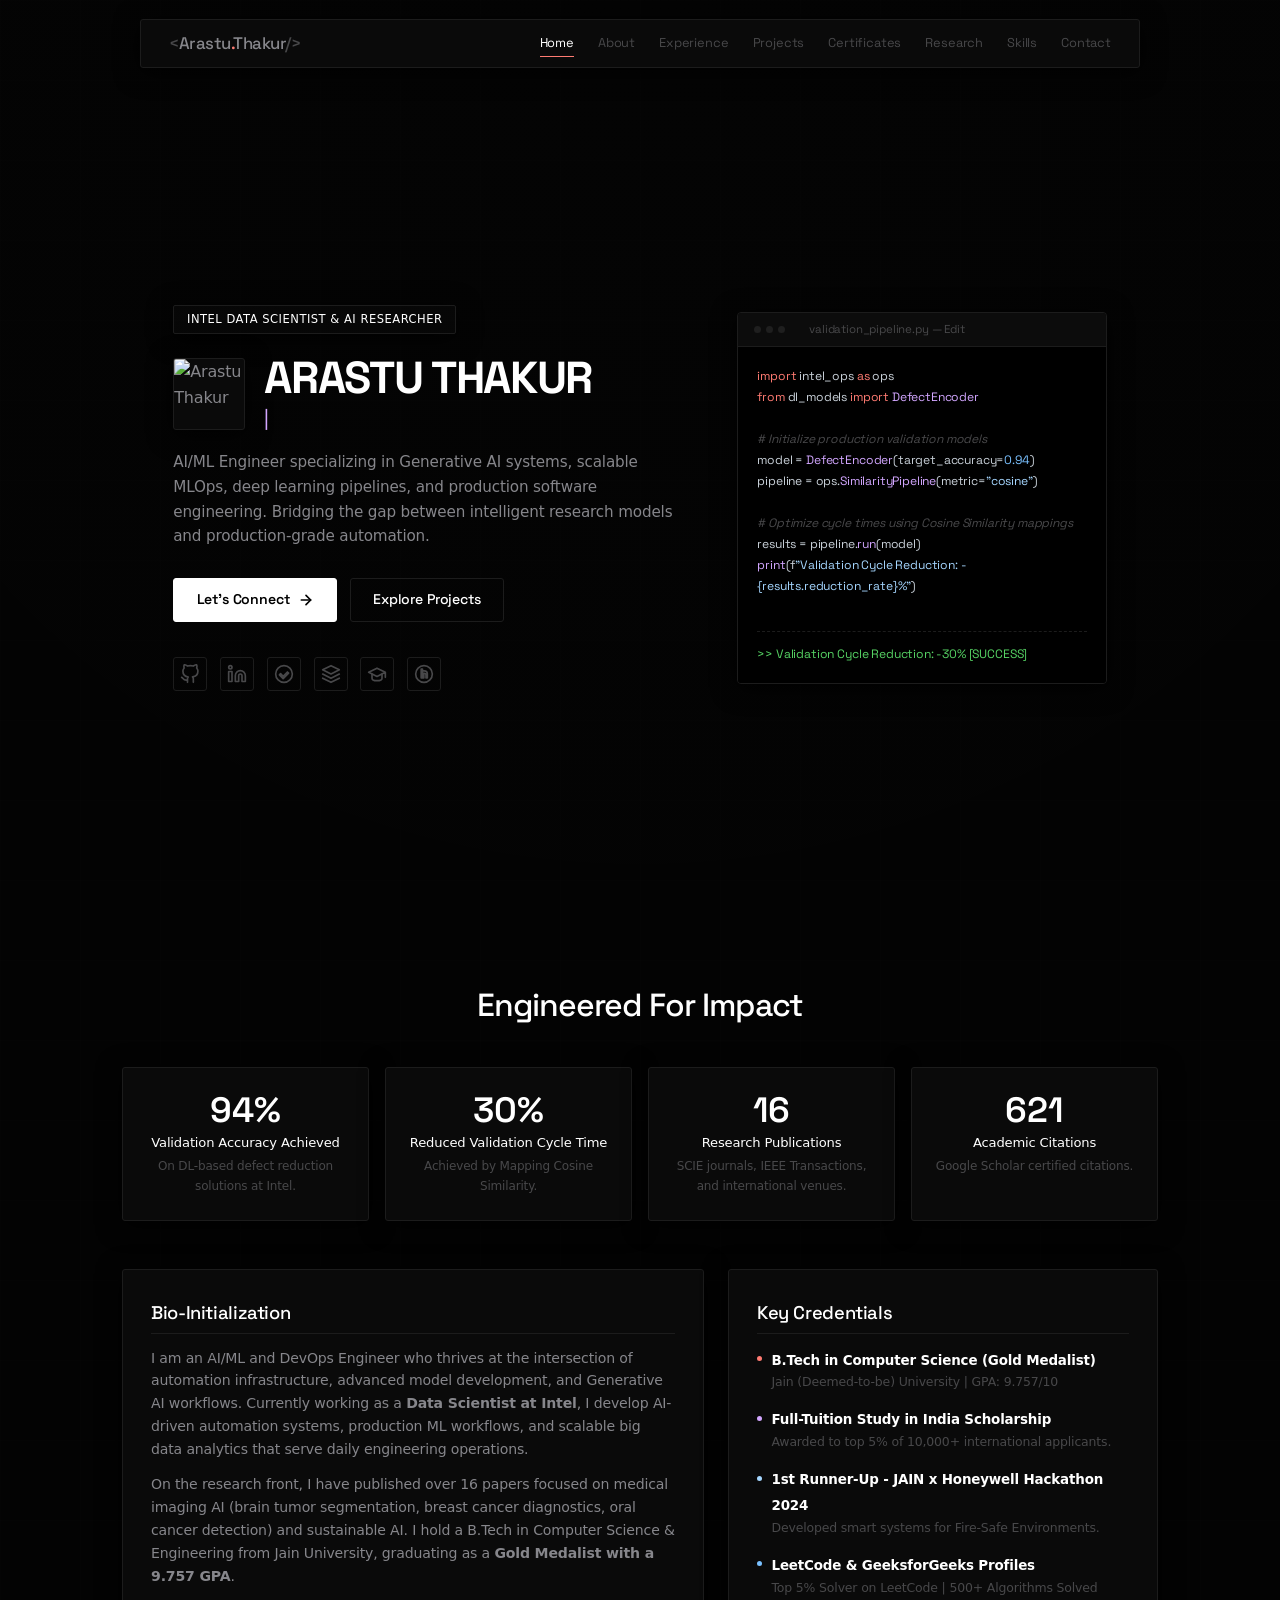
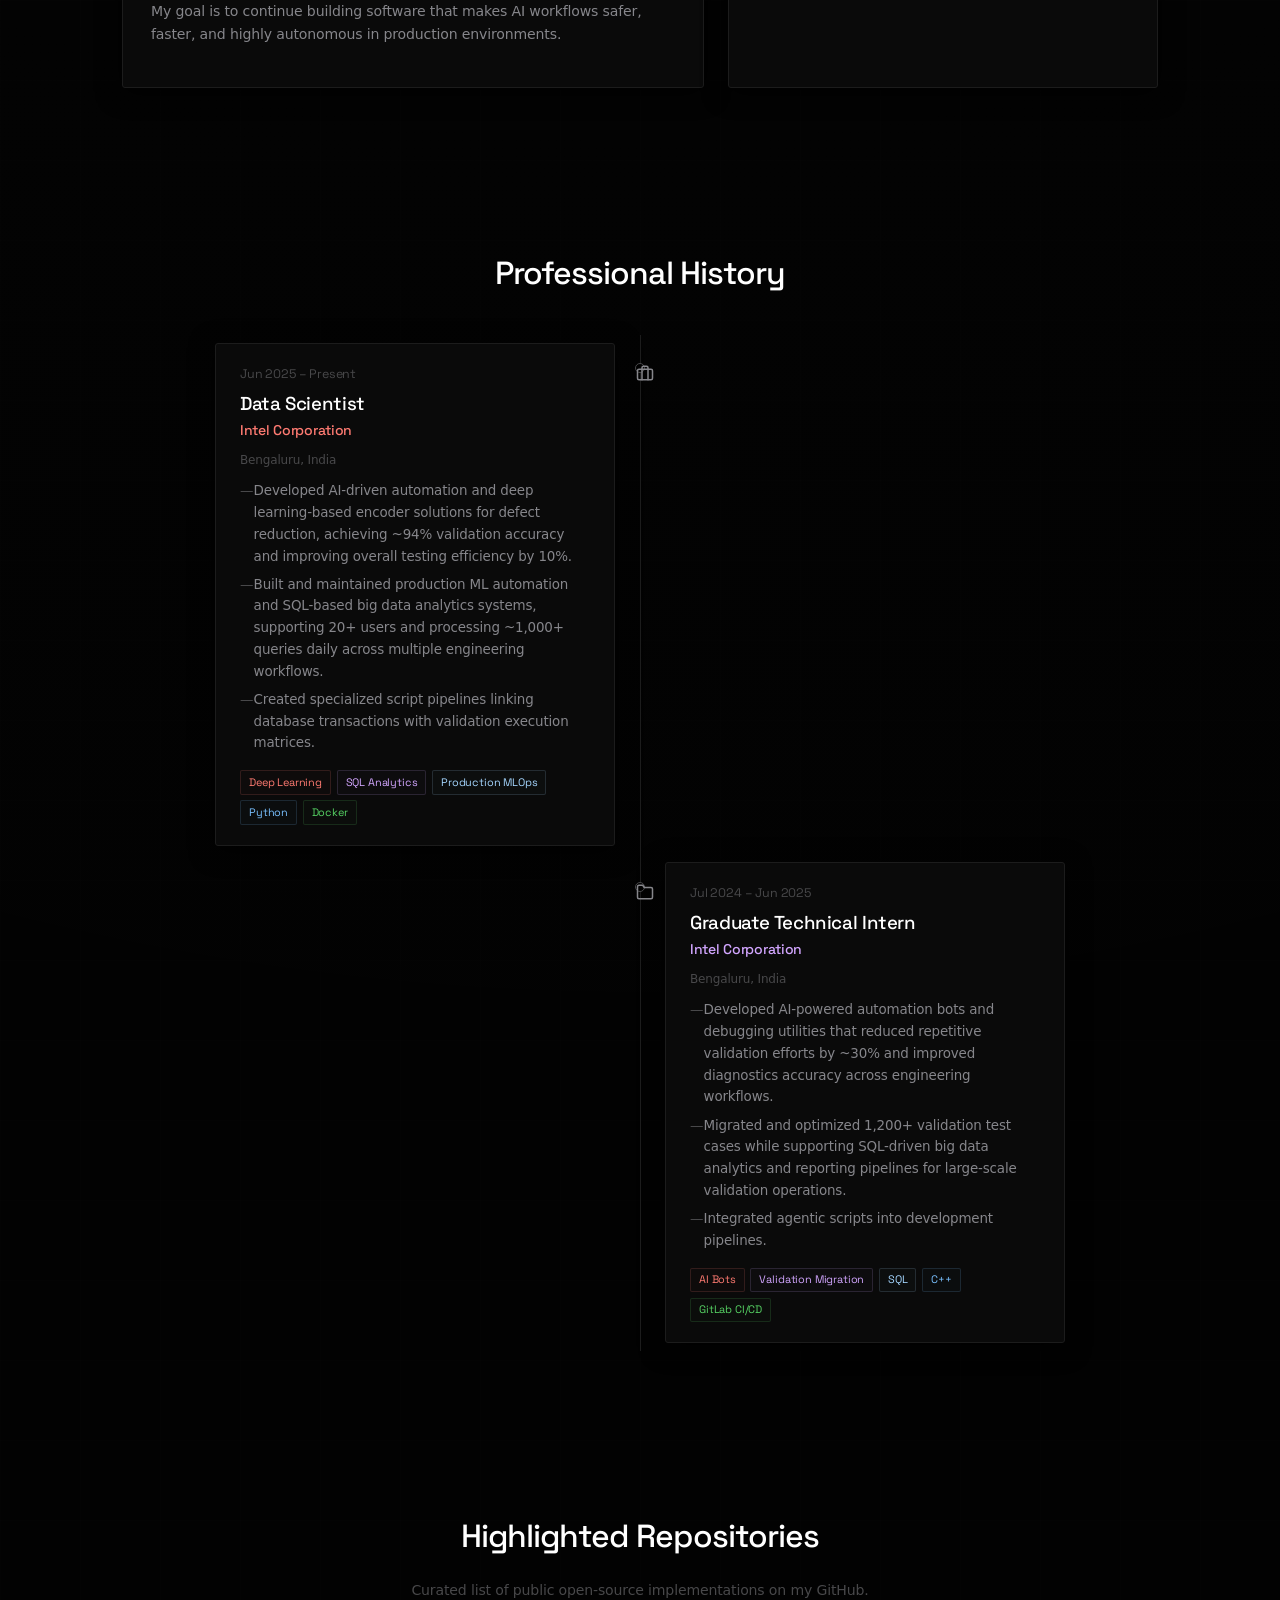
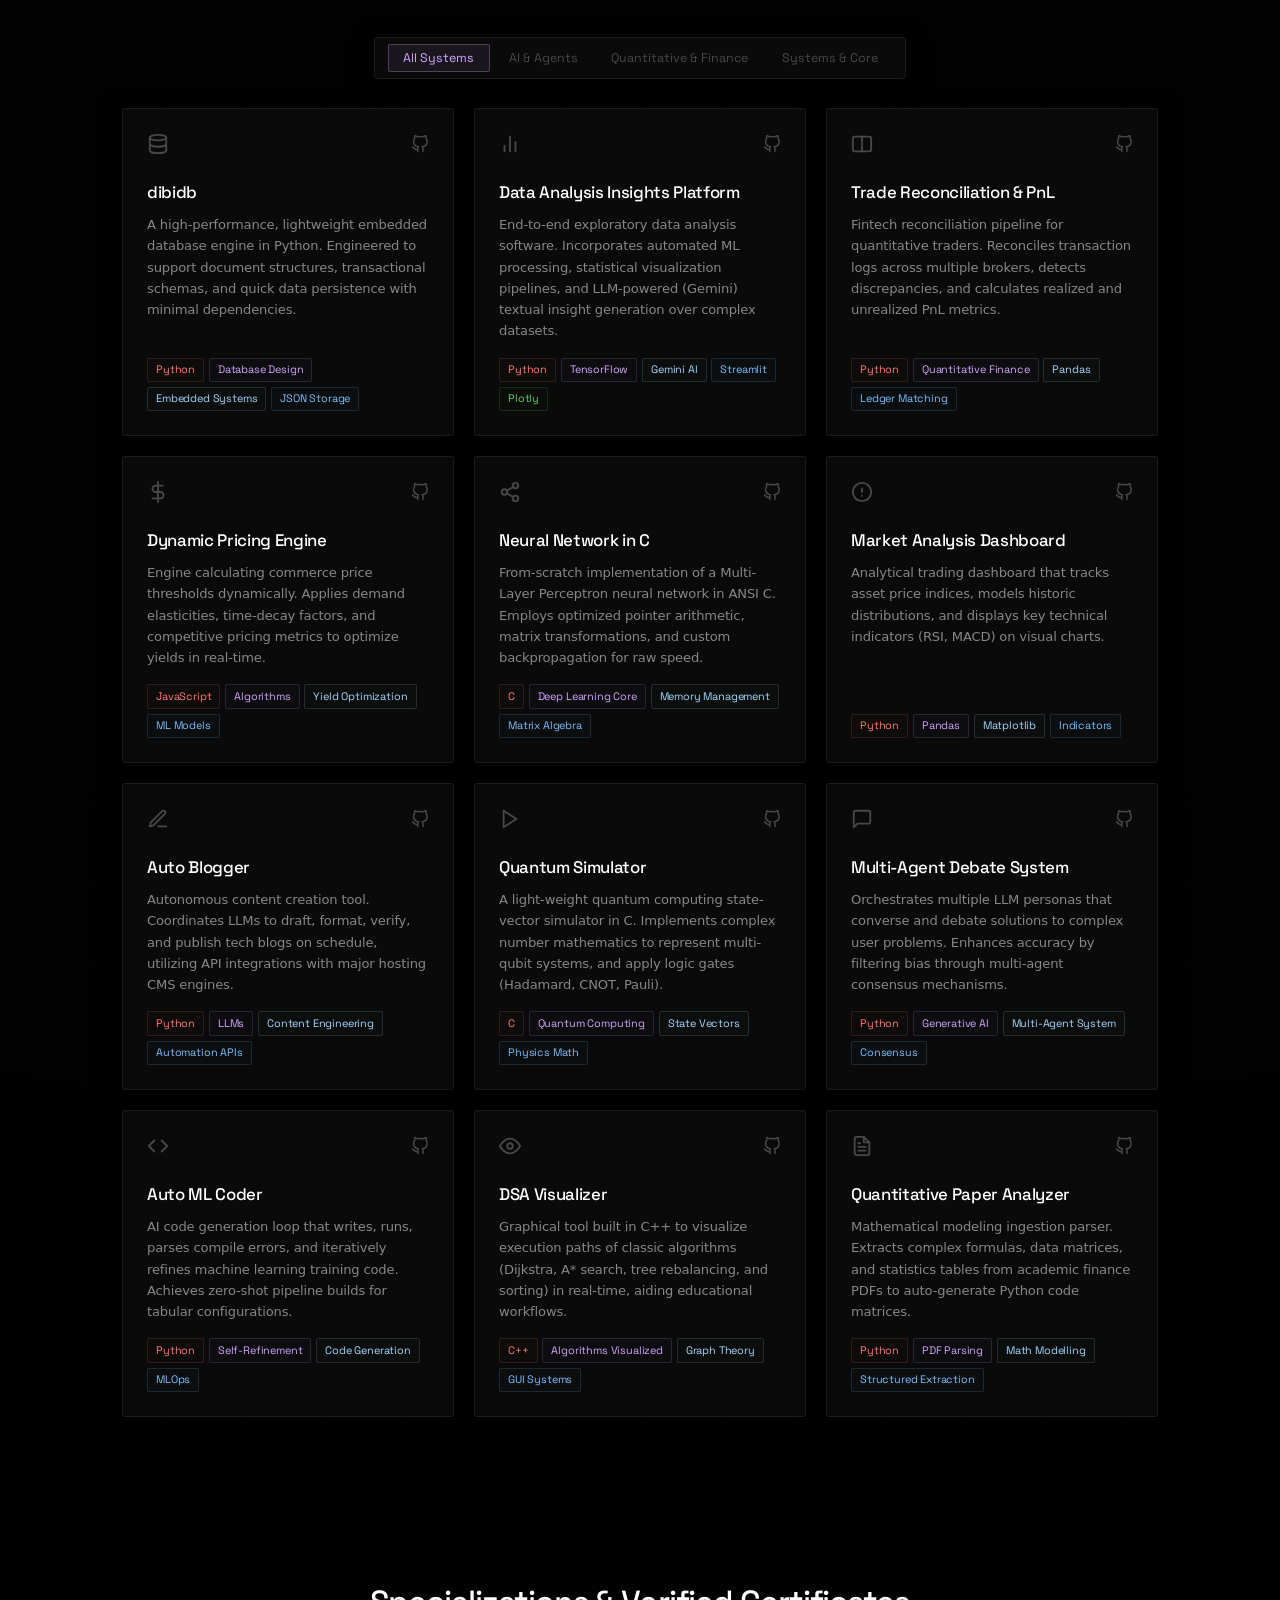
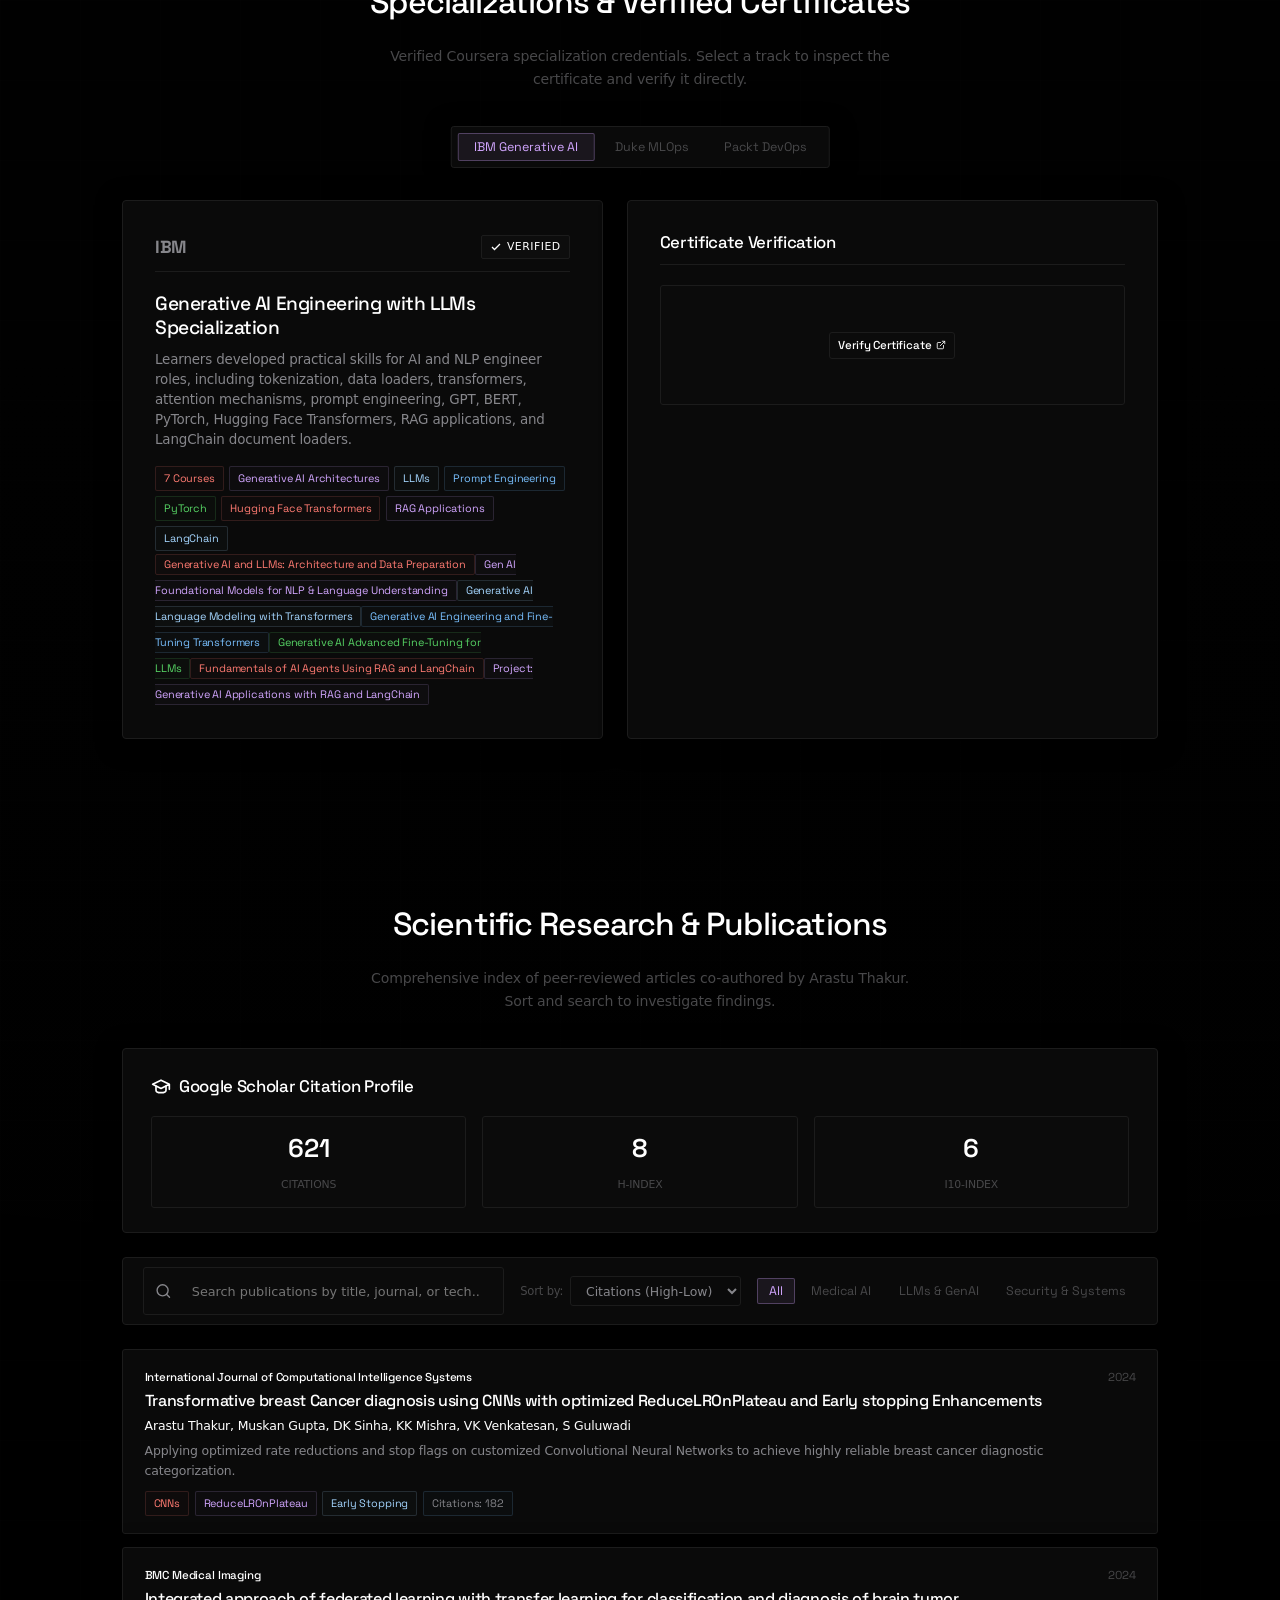
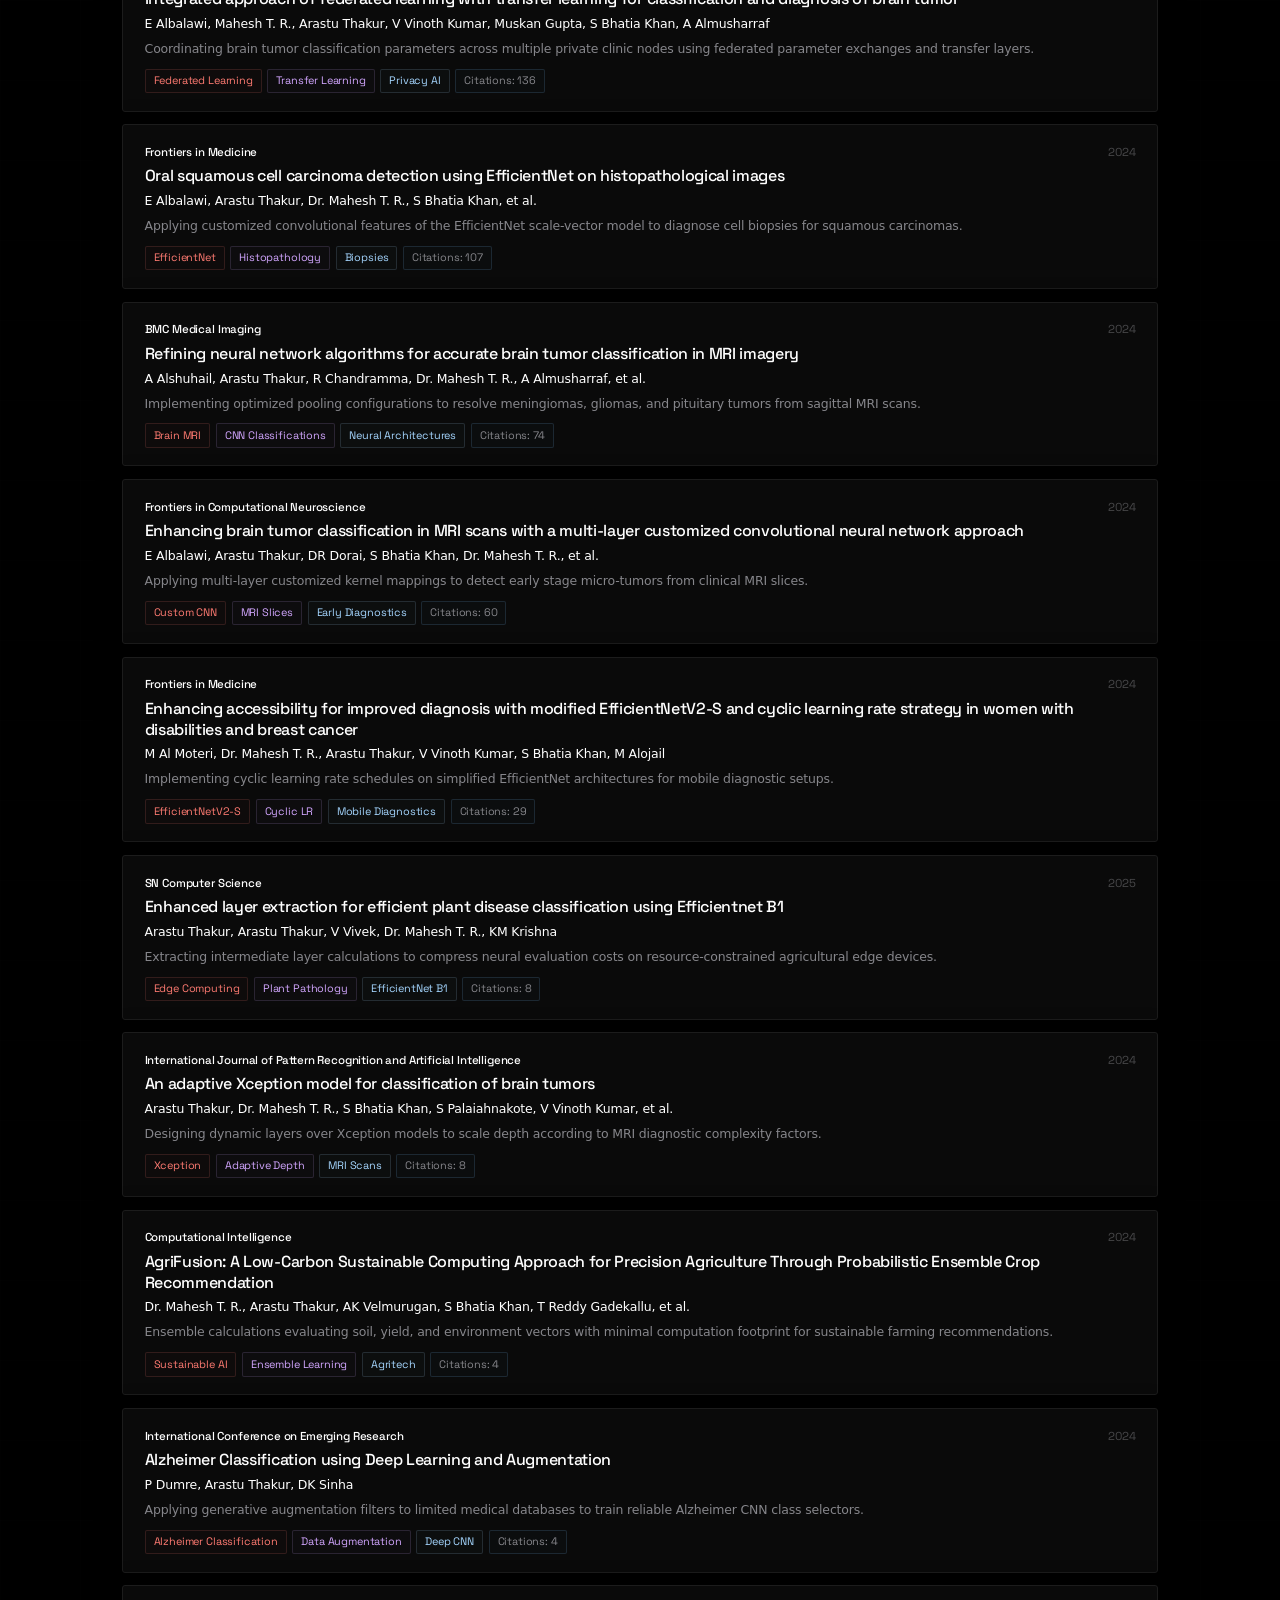
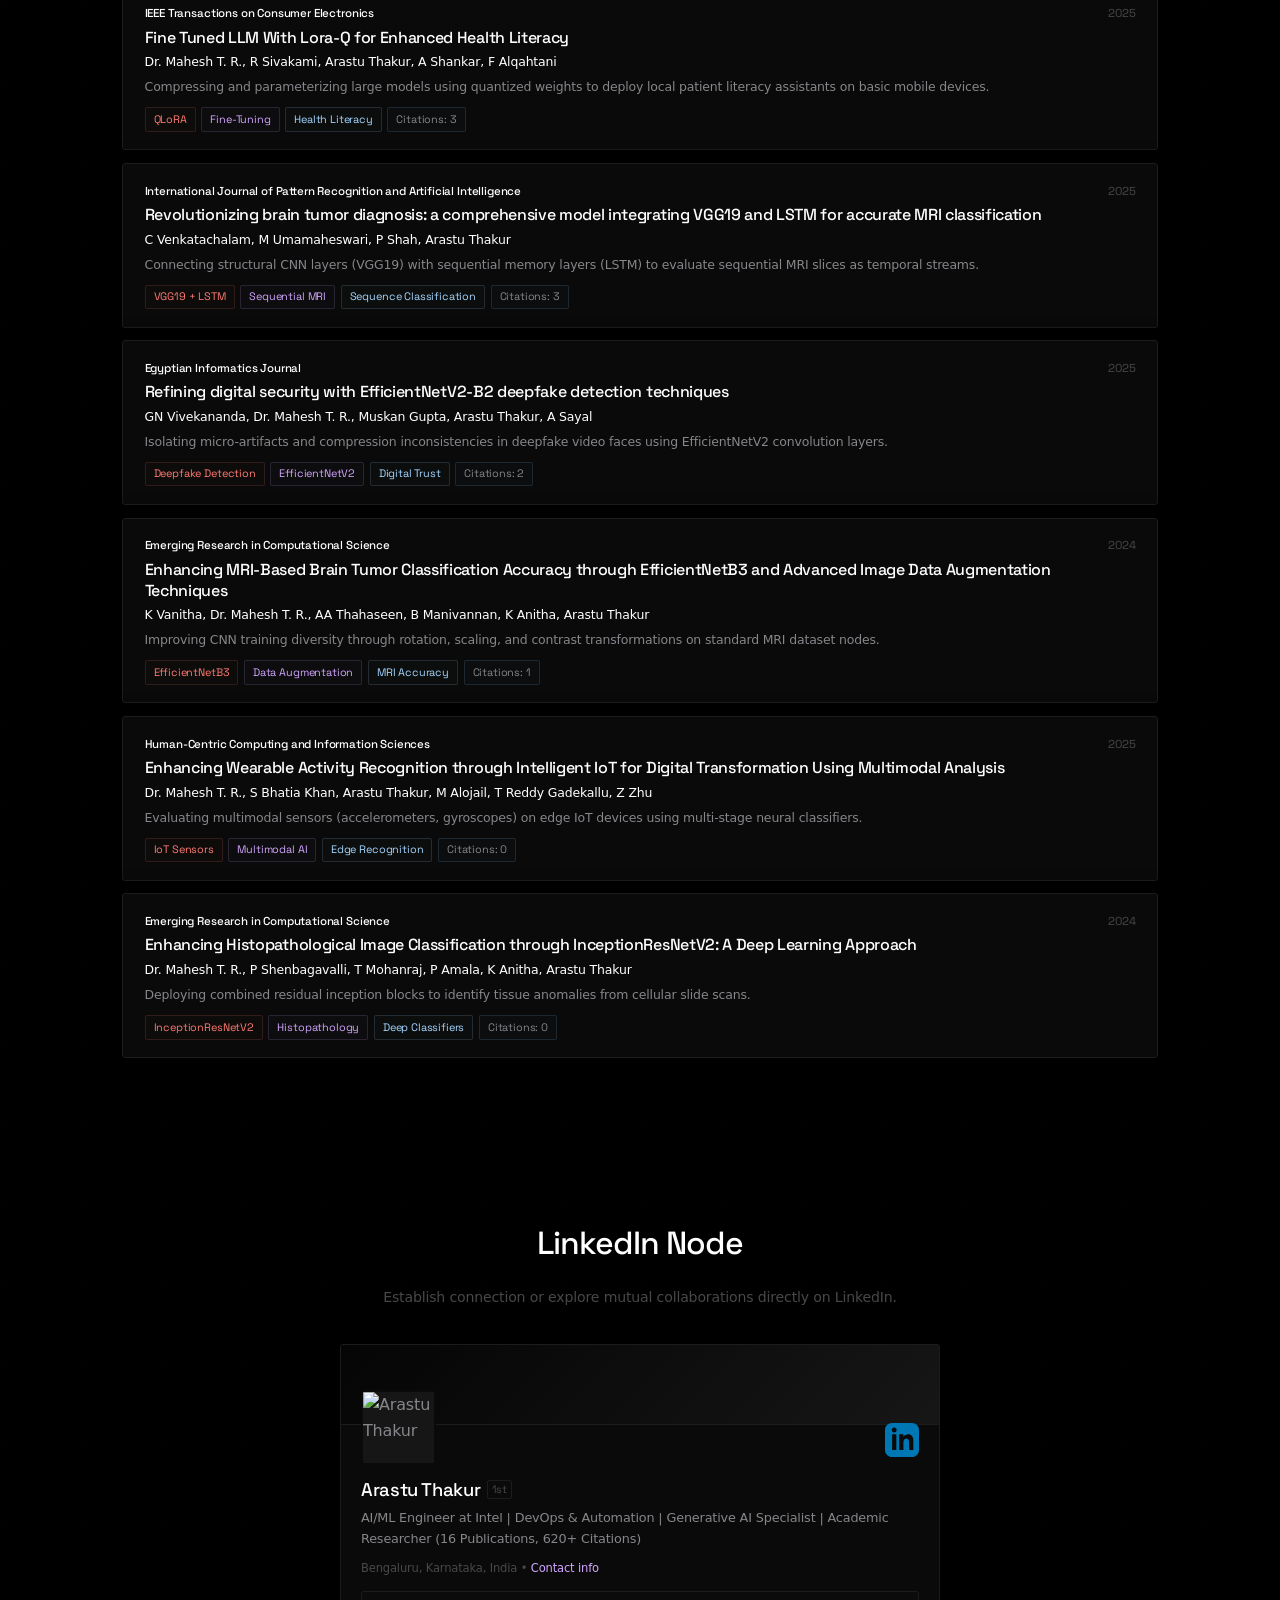
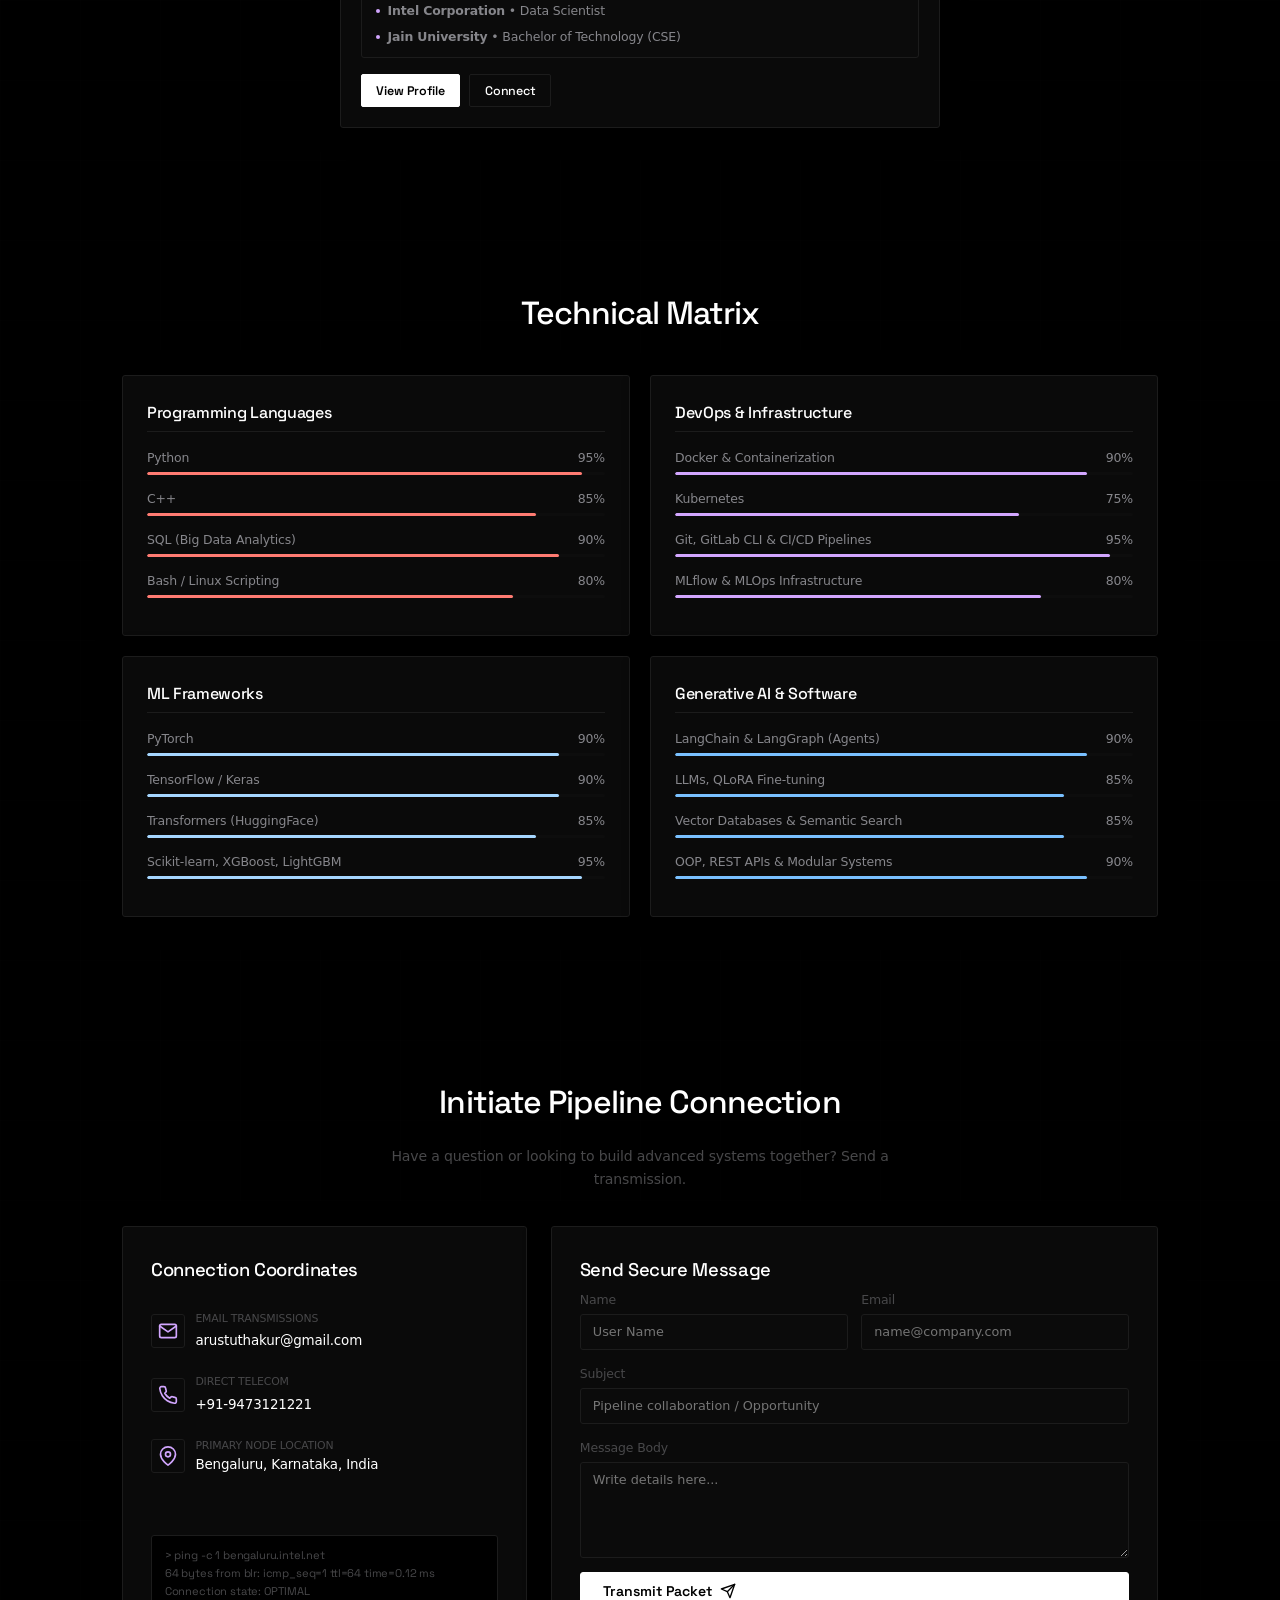
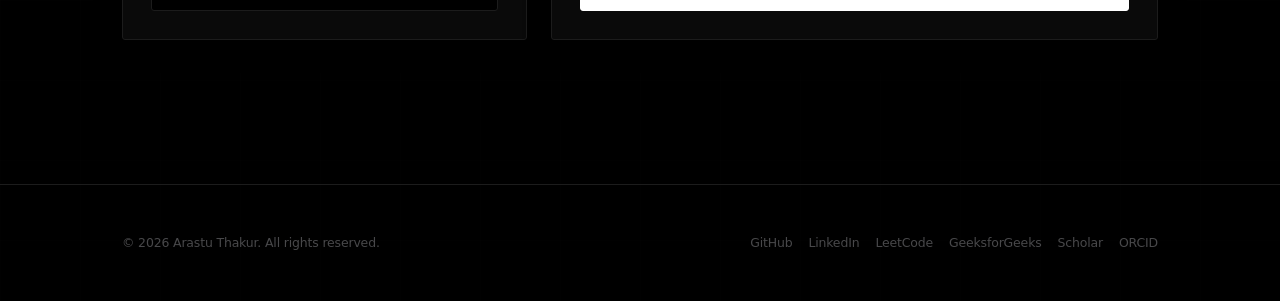
==== commit ee96a356: "Add files via upload" ====
--- a/index.html
+++ b/index.html
@@ -1254,7 +1254,8 @@
             <h3>Send Secure Message</h3>
             
             <!-- Simple action to support standard form submissions (can be hooked to Formspree or static handler) -->
-            <form action="https://formspree.io/f/placeholder" method="POST" id="contact-form">
+            <form action="https://formspree.io/f/xojgdwdl" method="POST" id="contact-form">
+              <input type="hidden" name="_next" value="https://arastuthakur.github.io/thank-you.html">
               <div class="form-row">
                 <div class="form-group">
                   <label for="name">Name</label>
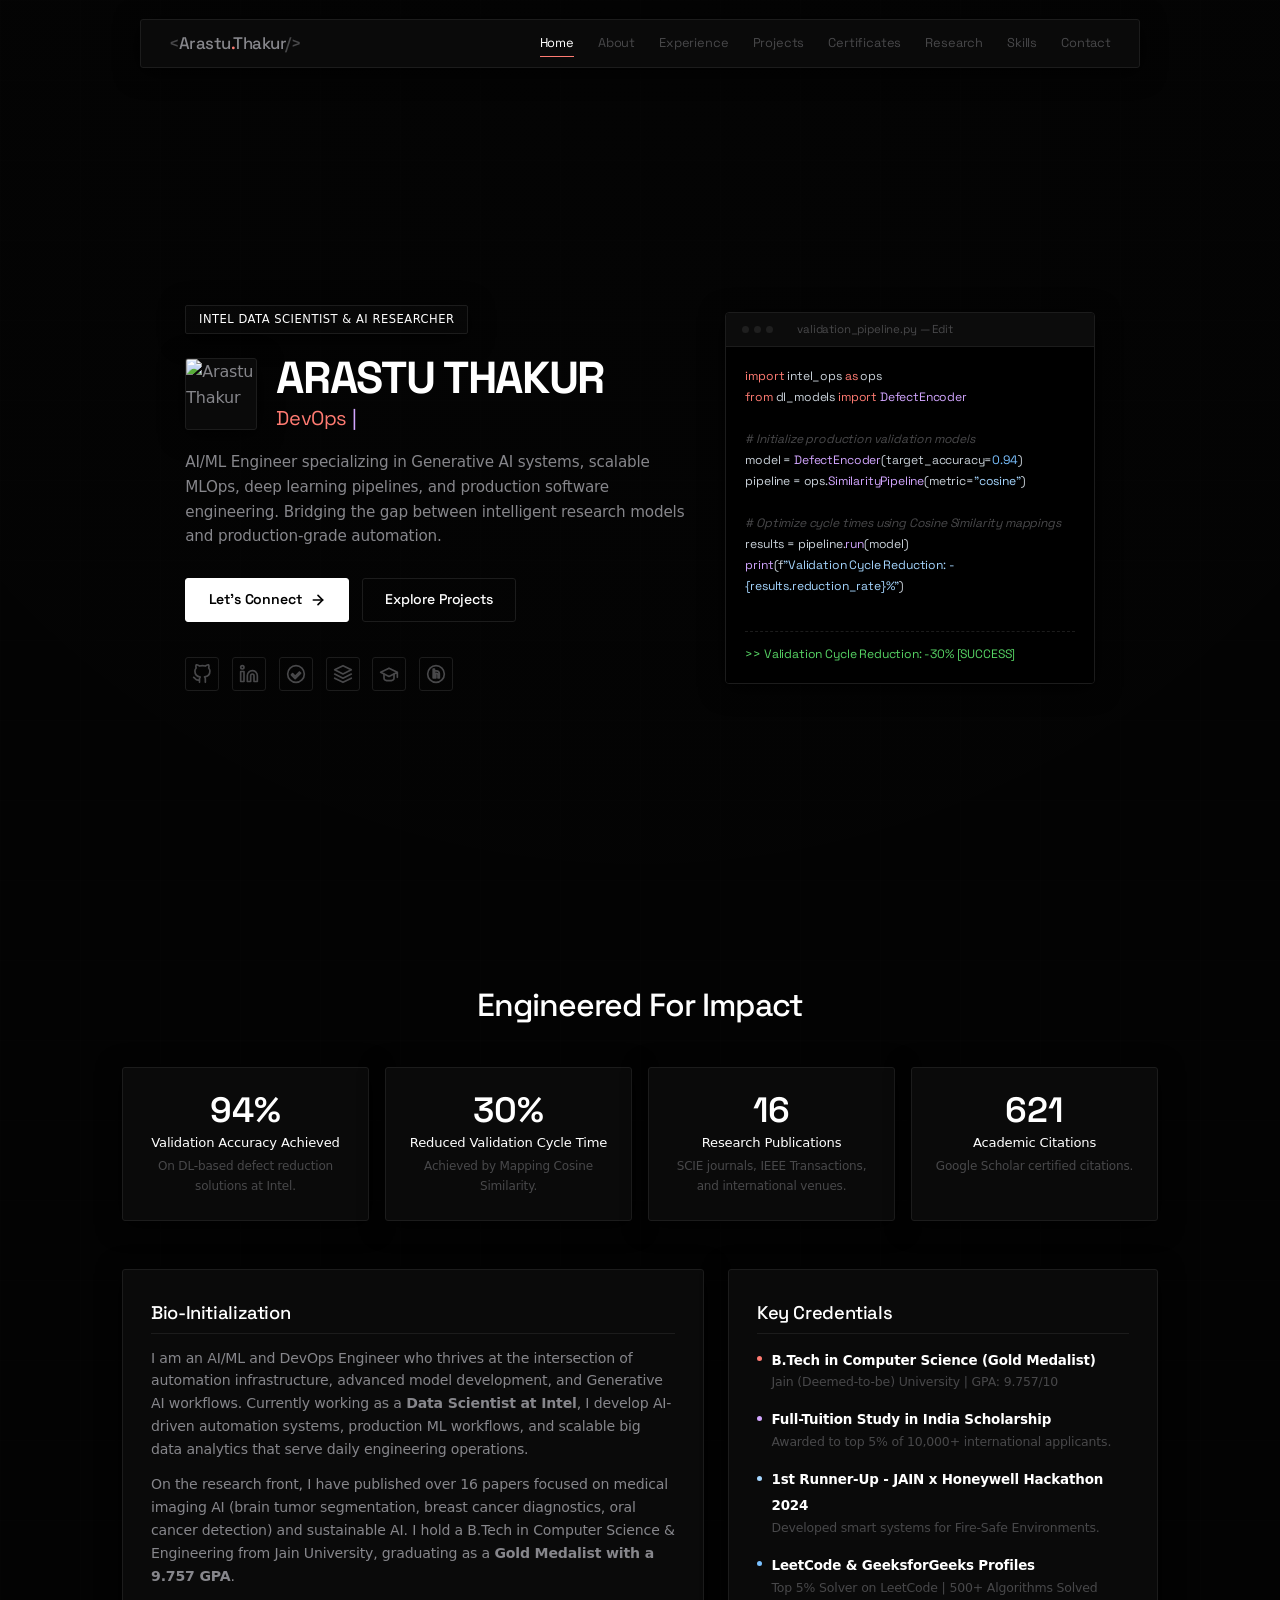
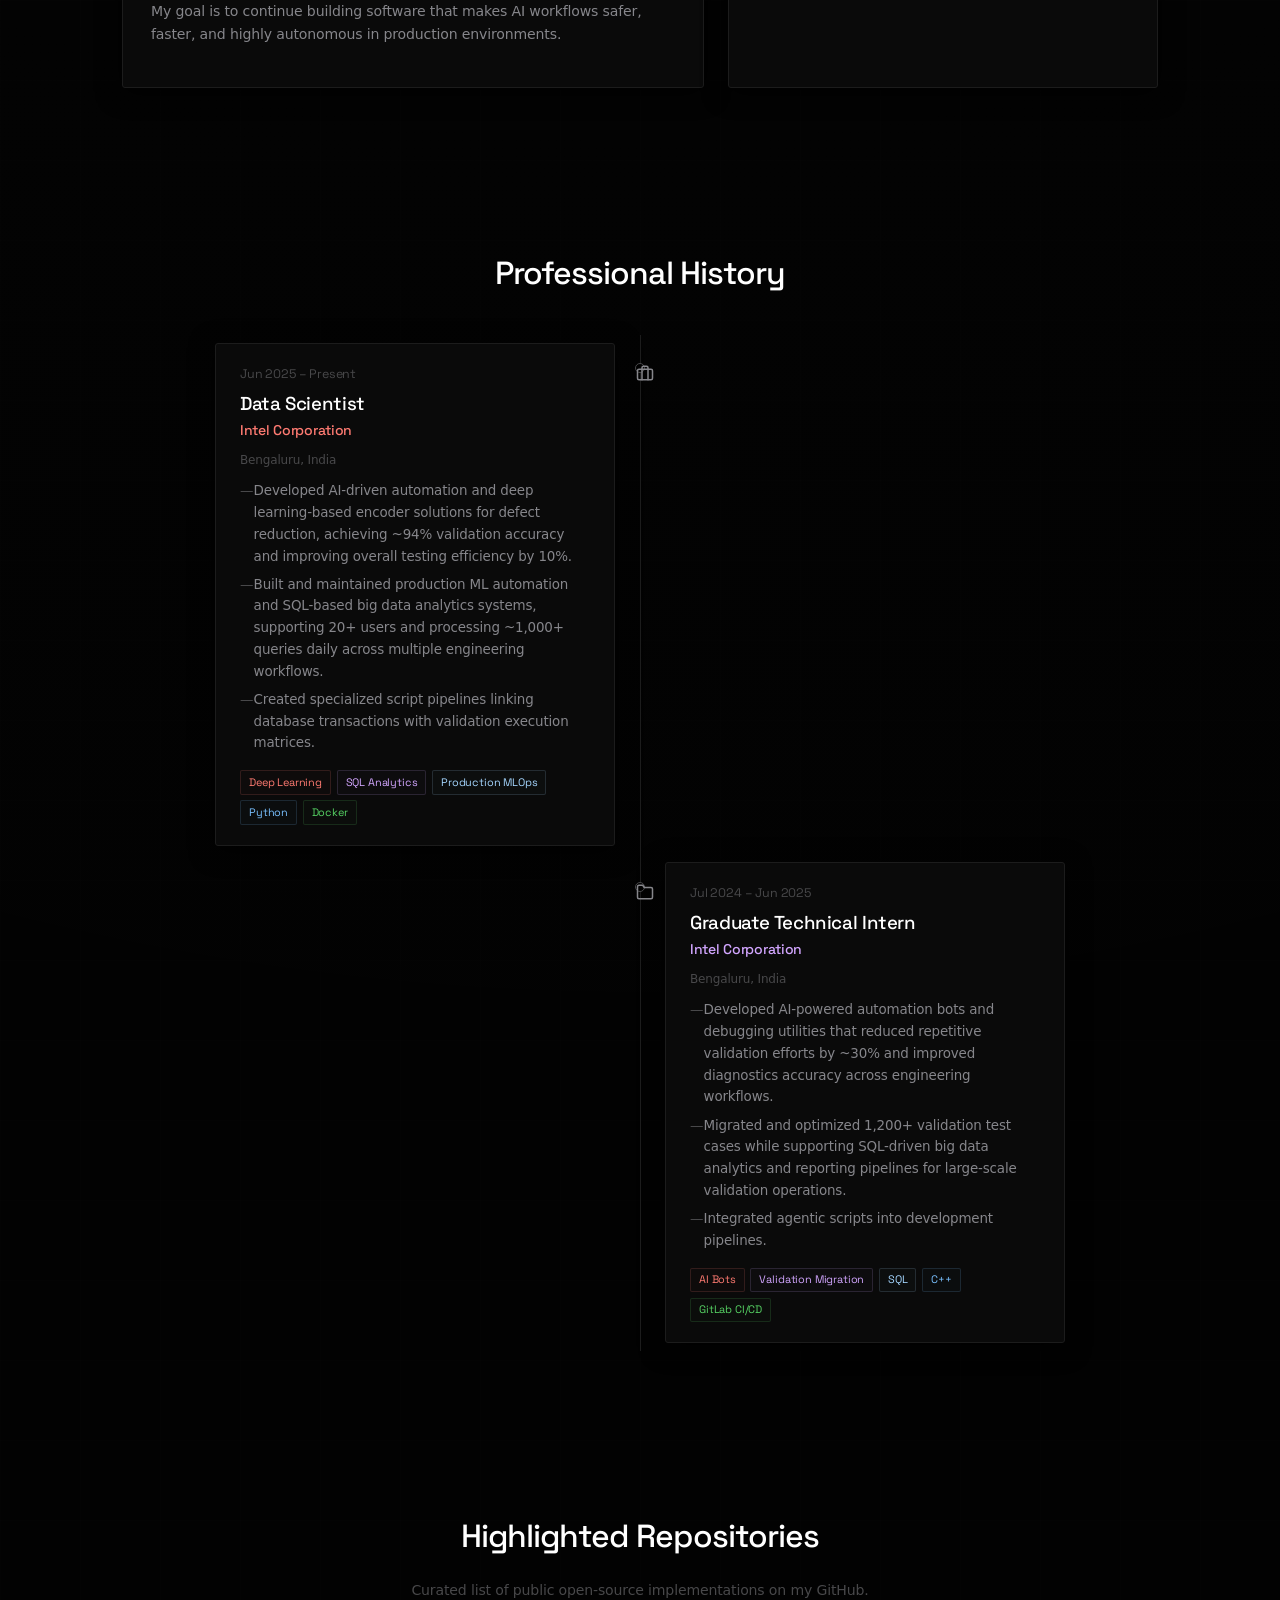
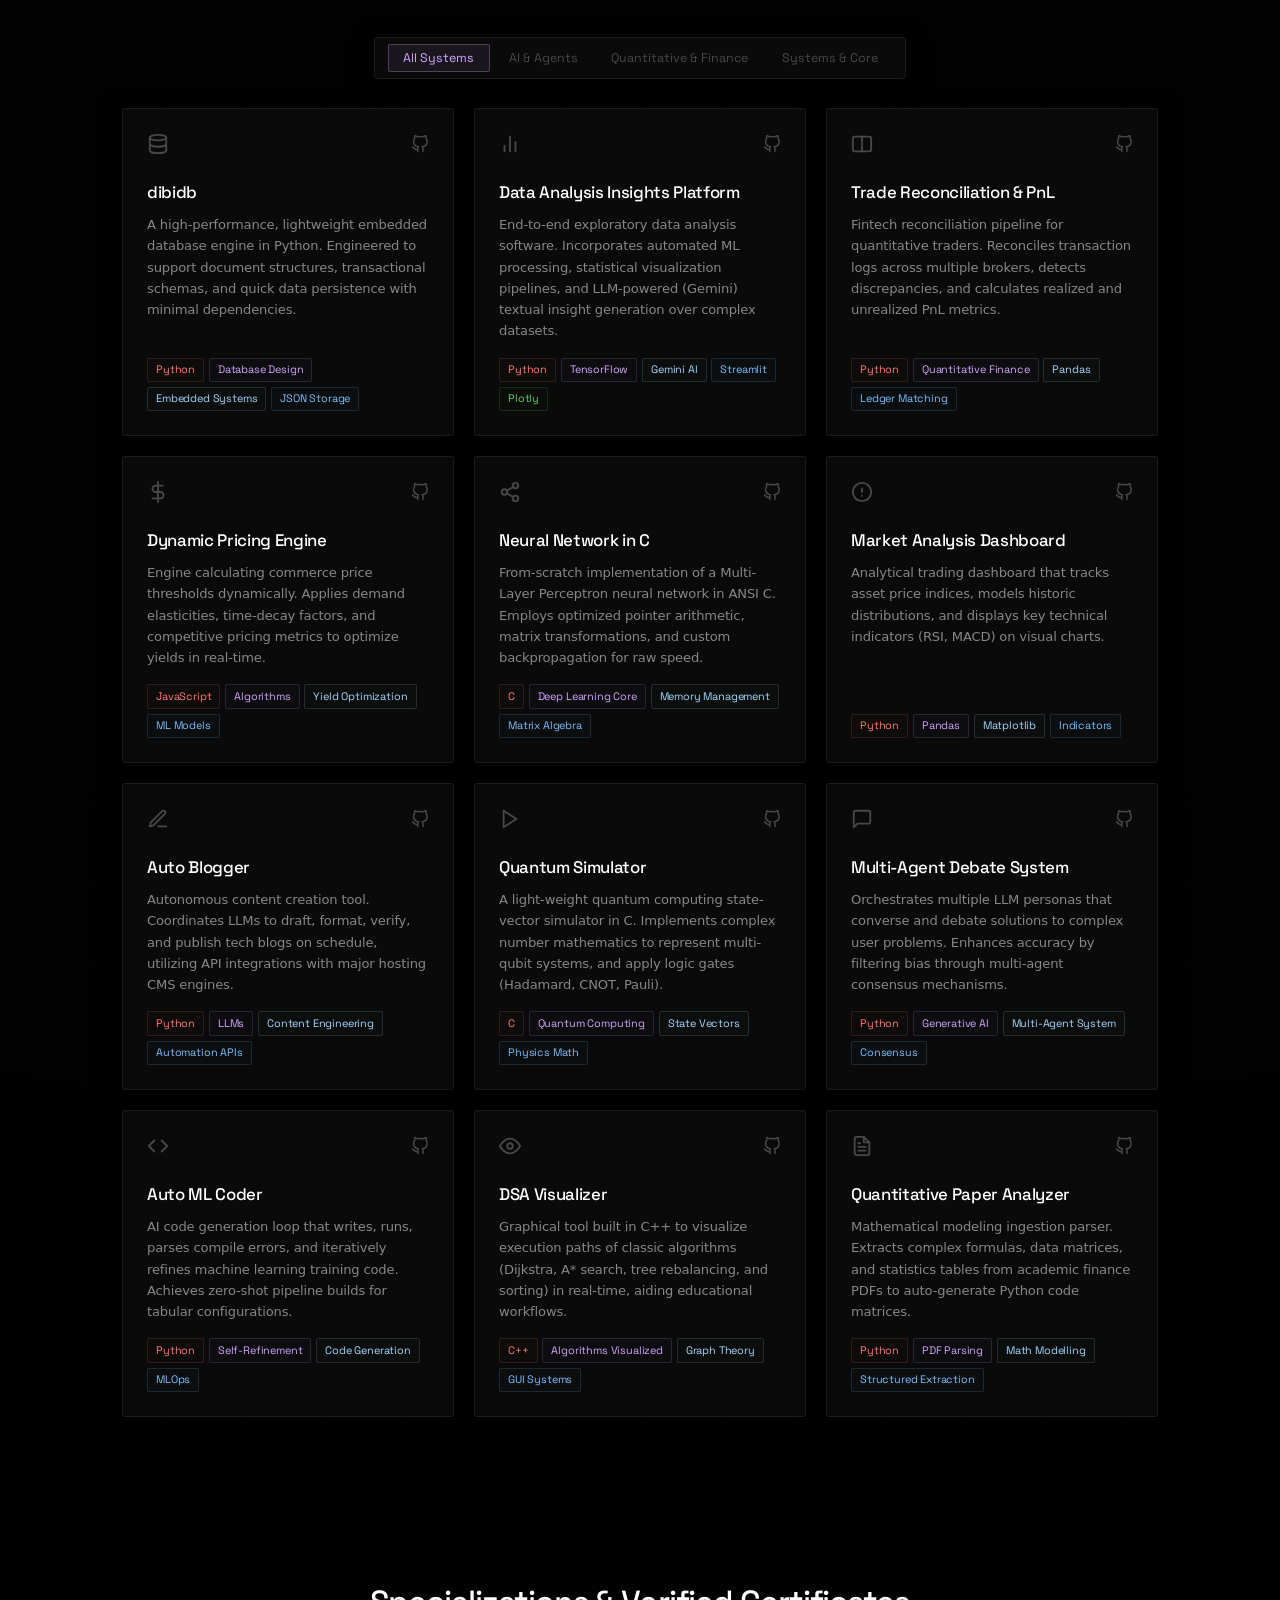
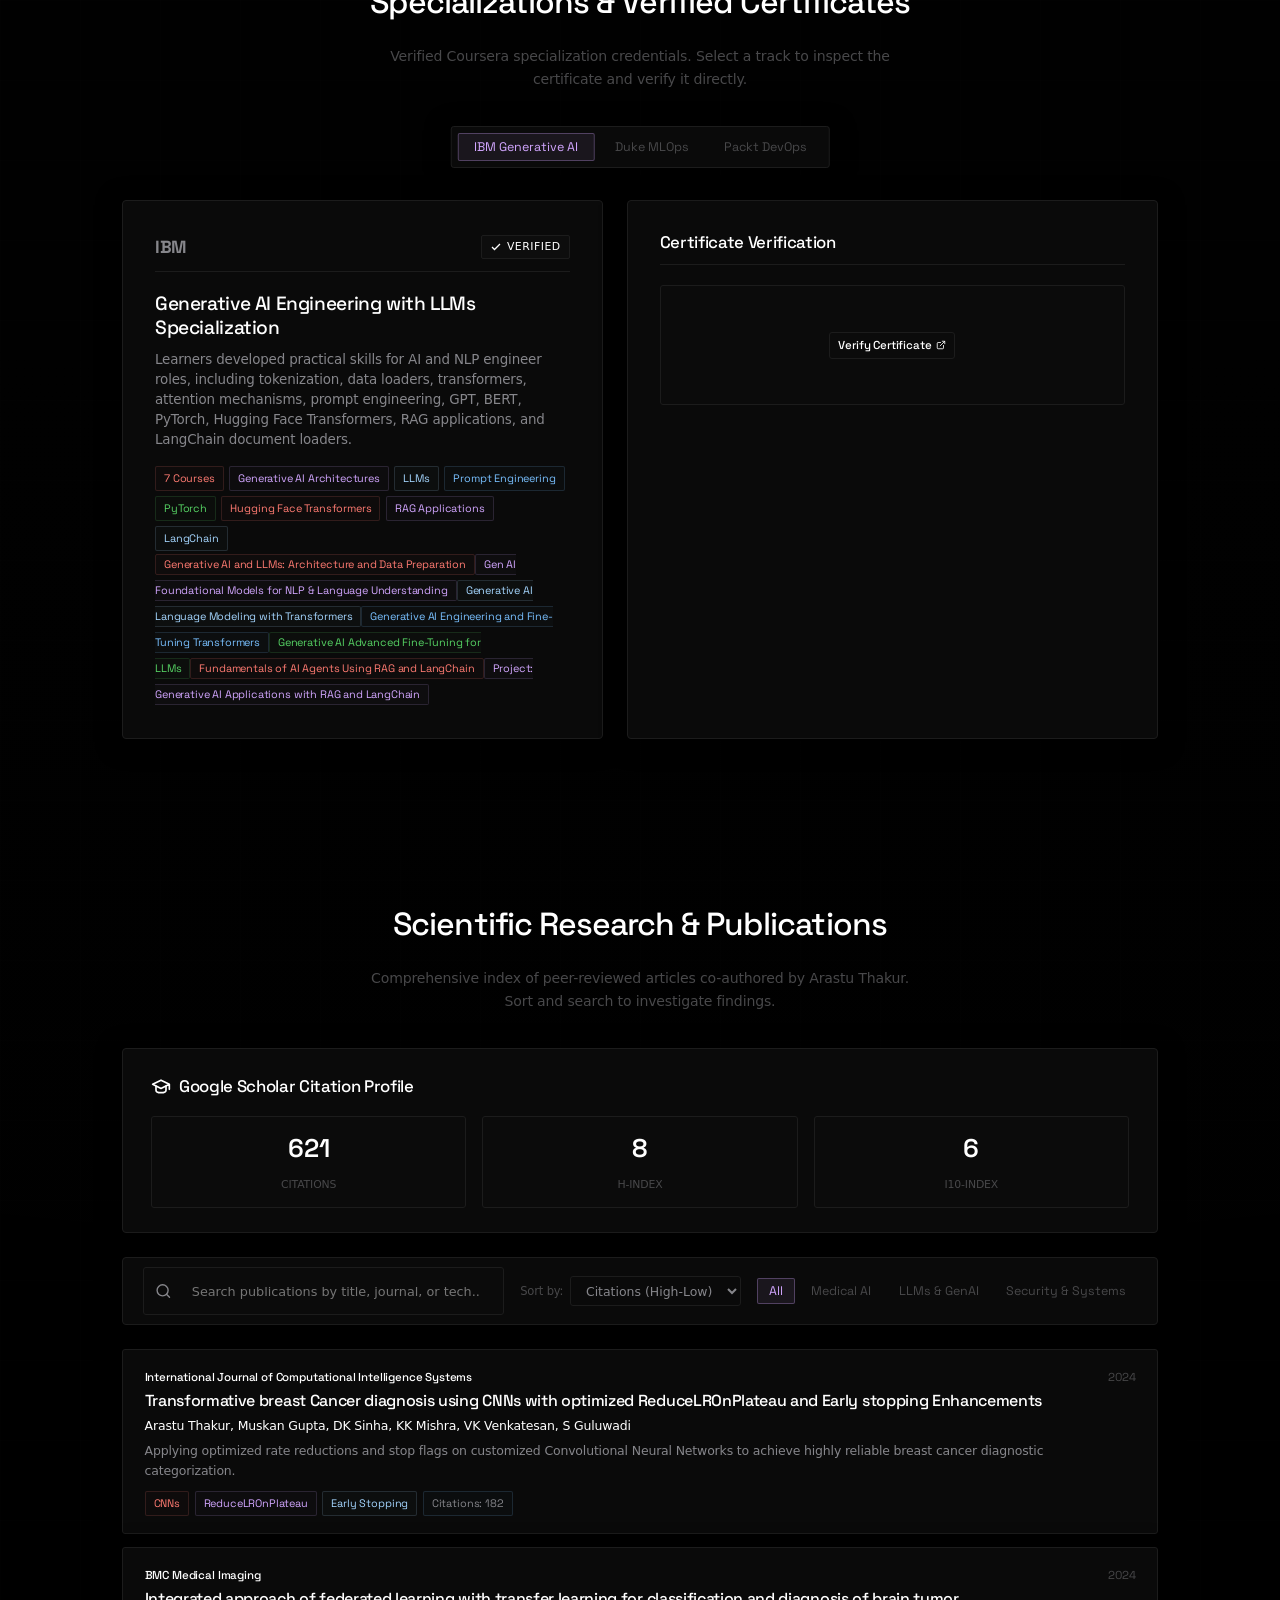
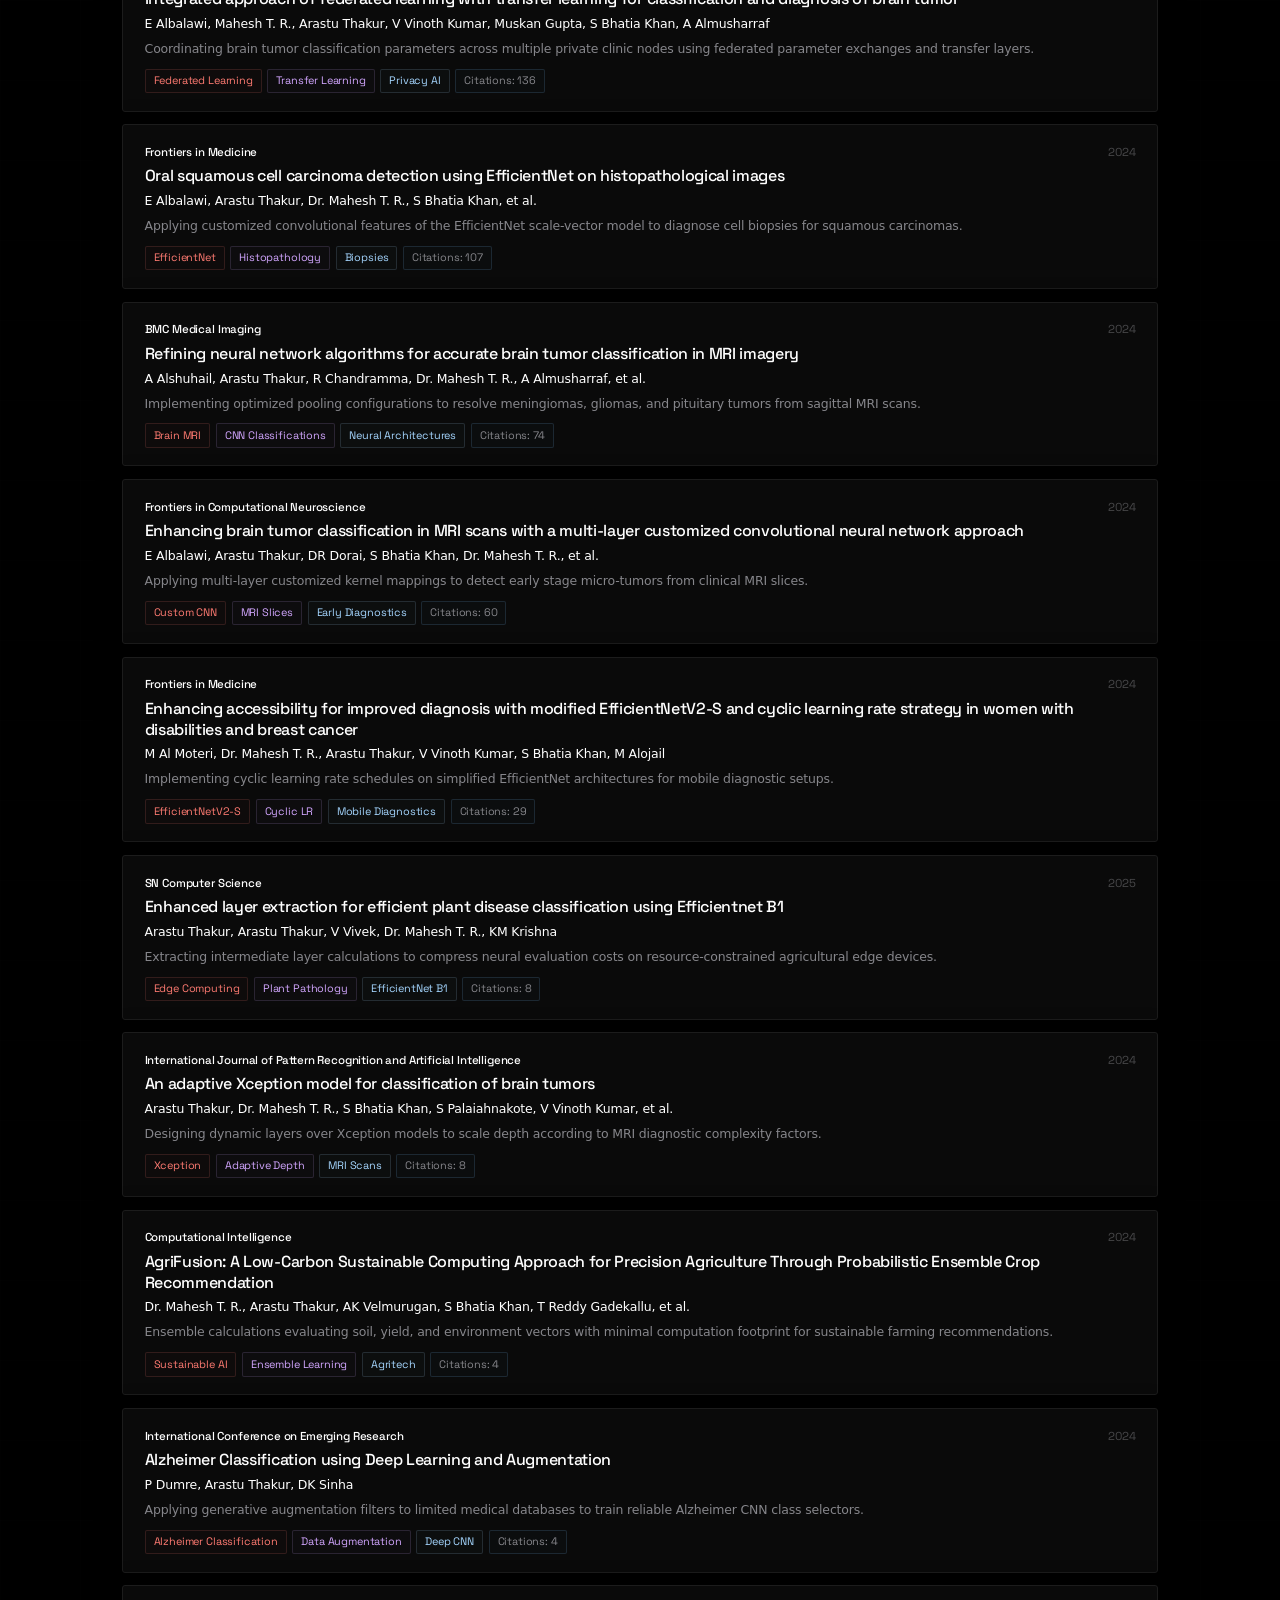
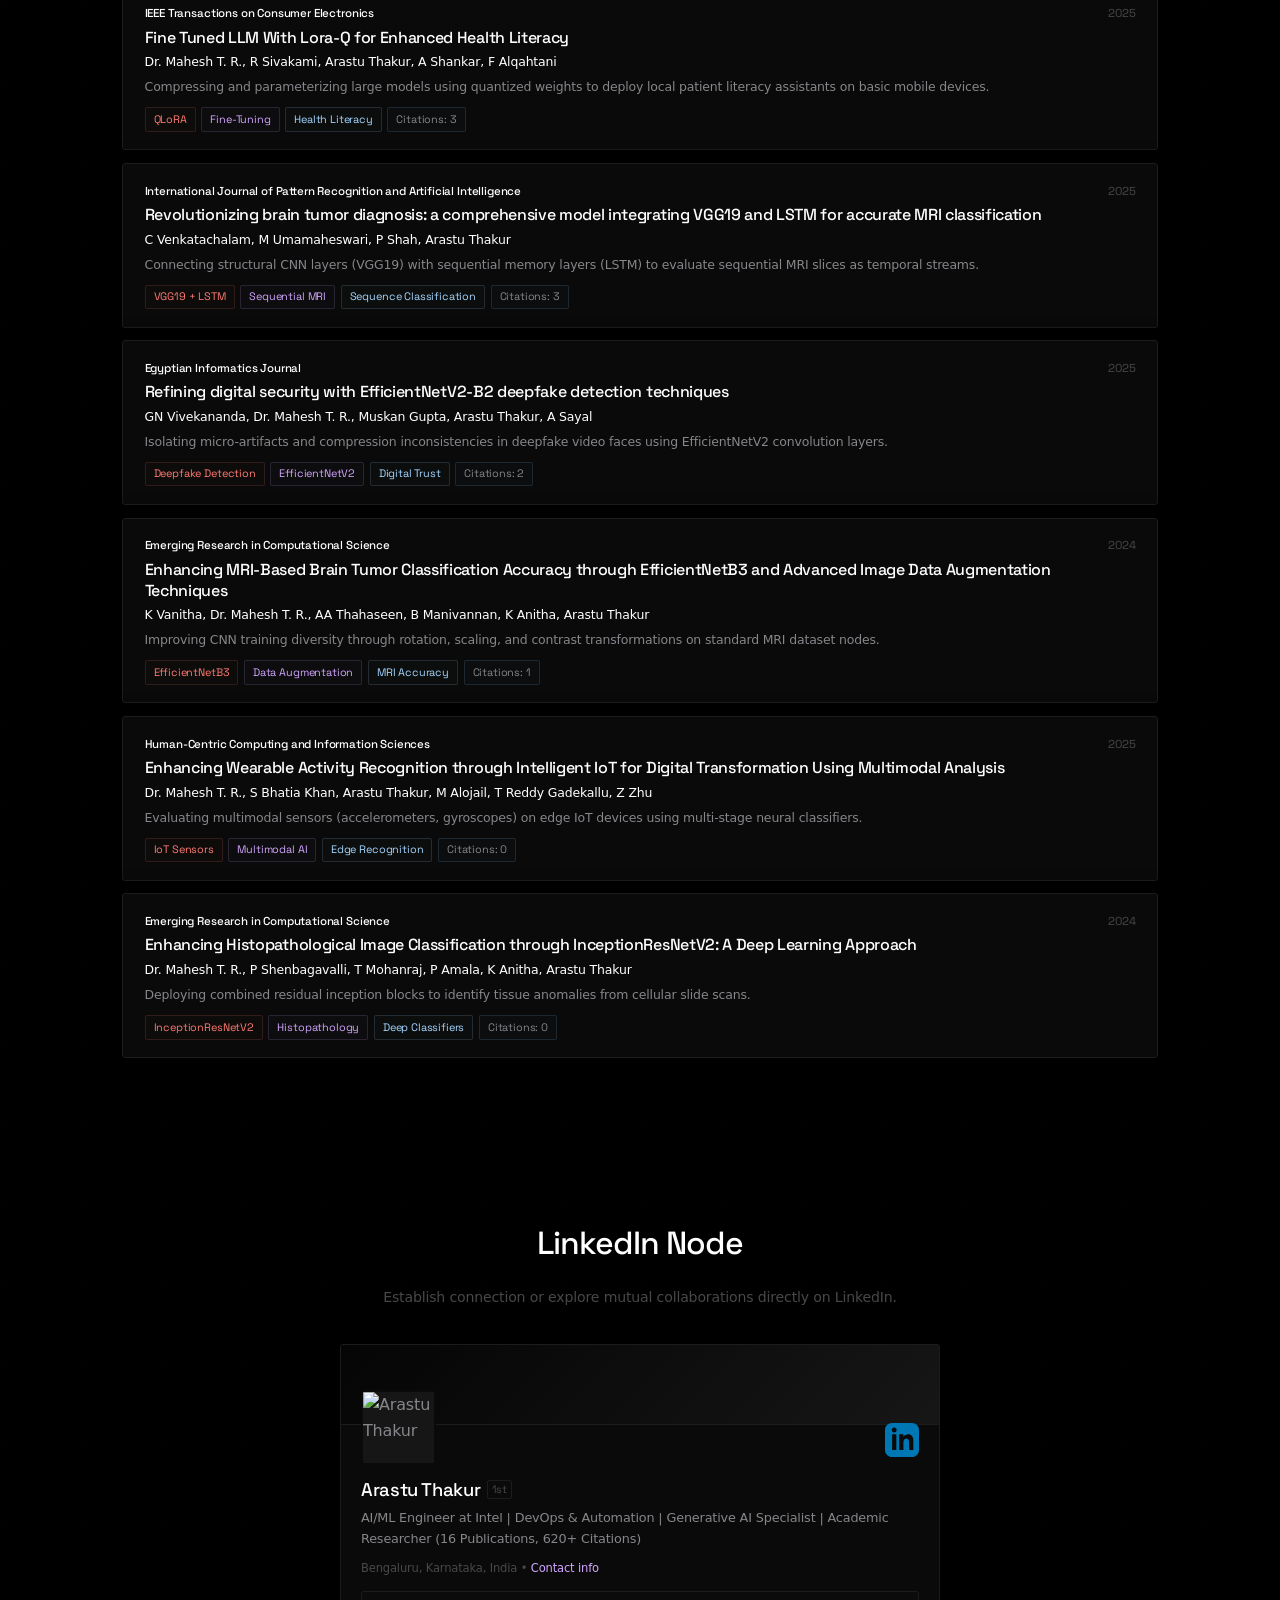
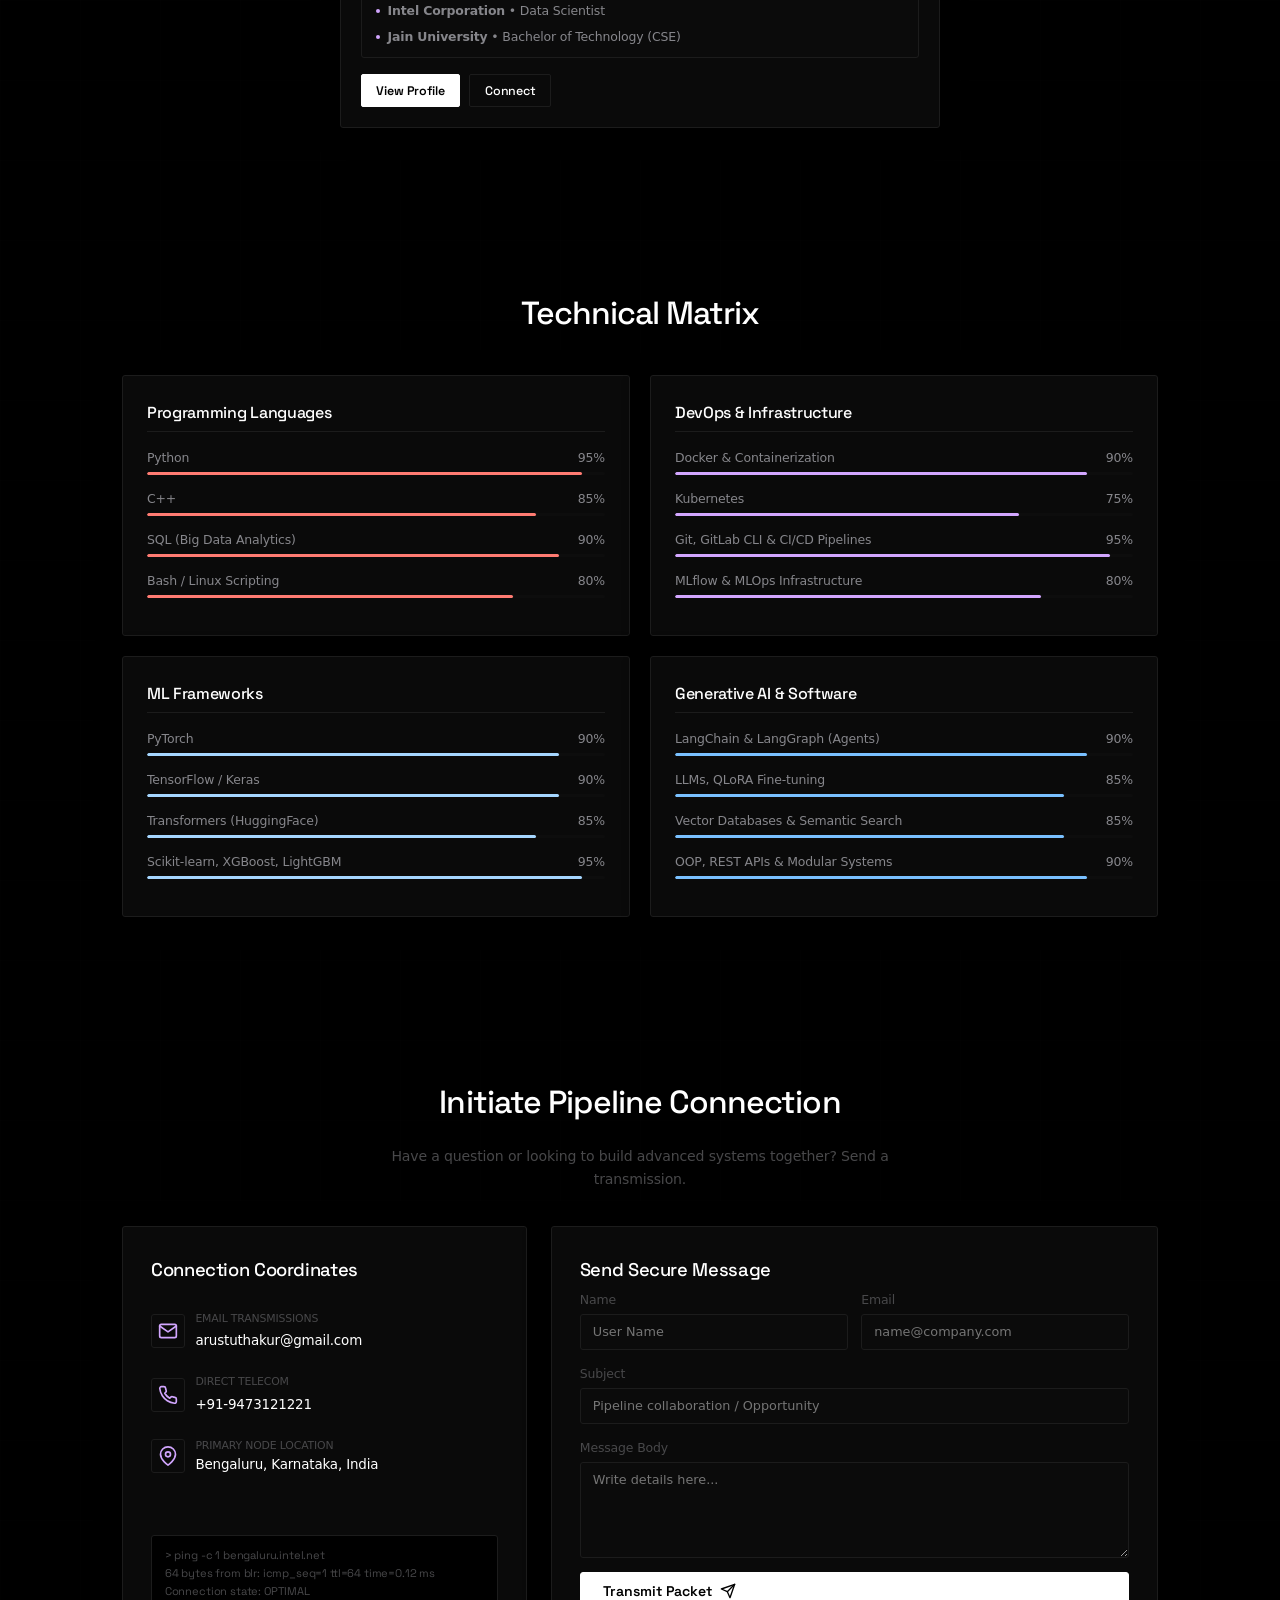
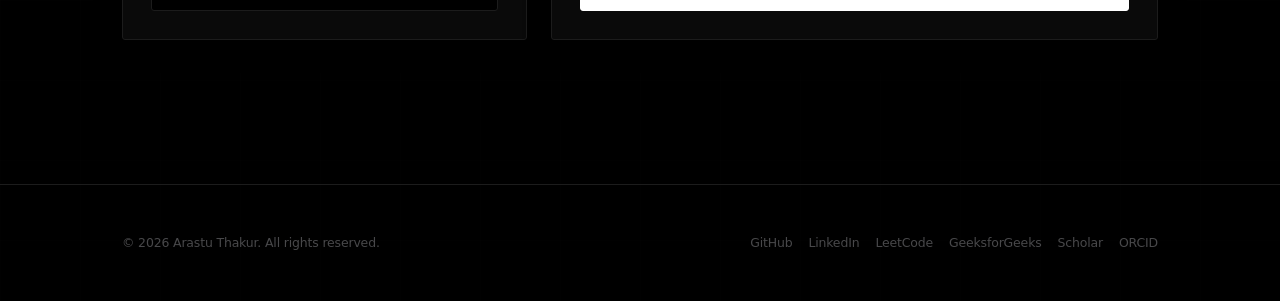
==== commit 76dd1ceb: "Add files via upload" ====
--- a/index.html
+++ b/index.html
@@ -1255,7 +1255,7 @@
             
             <!-- Simple action to support standard form submissions (can be hooked to Formspree or static handler) -->
             <form action="https://formspree.io/f/xojgdwdl" method="POST" id="contact-form">
-              <input type="hidden" name="_next" value="https://arastuthakur.github.io/thank-you.html">
+              <input type="hidden" name="_redirect_to" value="https://arastuthakur.github.io/thank-you.html">
               <div class="form-row">
                 <div class="form-group">
                   <label for="name">Name</label>
--- a/style.css
+++ b/style.css
@@ -240,8 +240,14 @@
 .hero-grid {
   display: grid;
   grid-template-columns: 1.15fr 0.85fr;
-  gap: 4rem;
-  align-items: center;
+  gap: 2.5rem;
+  align-items: center;
+}
+
+.hero-visual {
+  width: 100%;
+  max-width: 520px;
+  justify-self: end;
 }
 
 .hero-tagline {
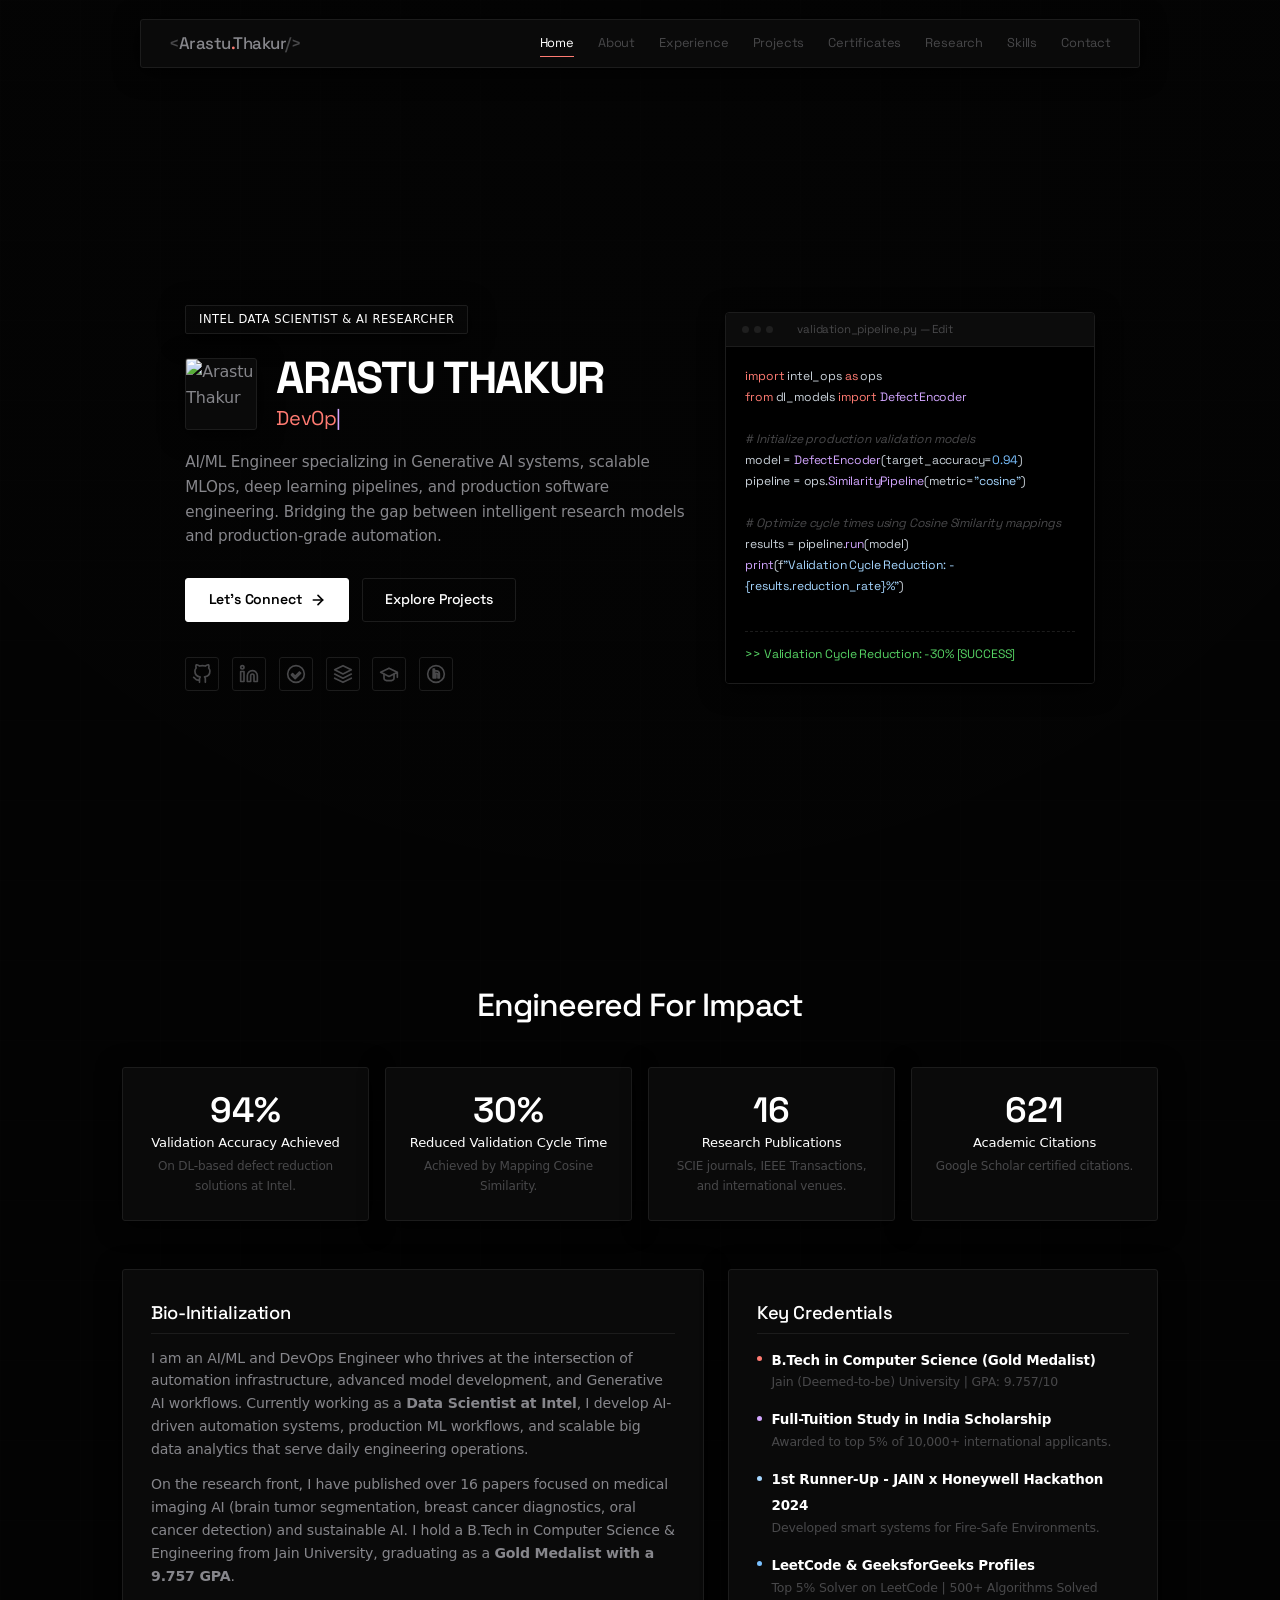
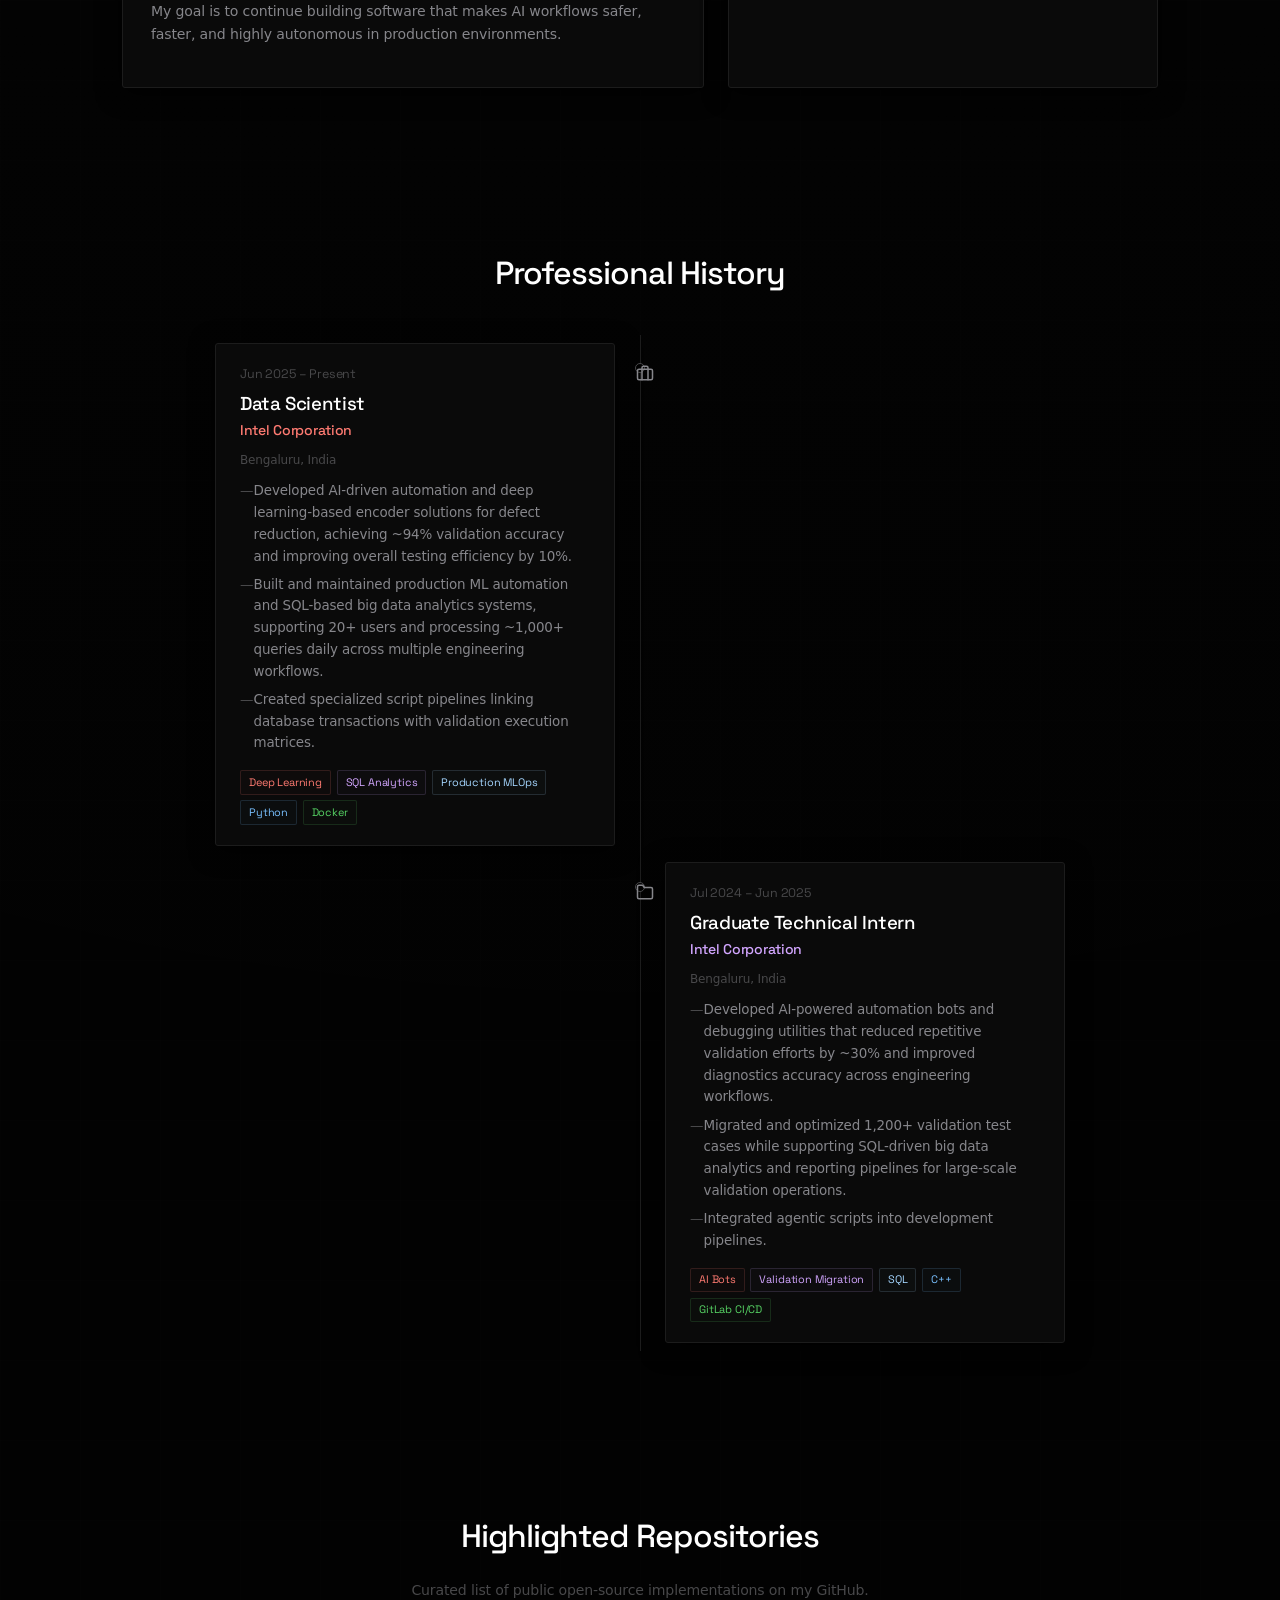
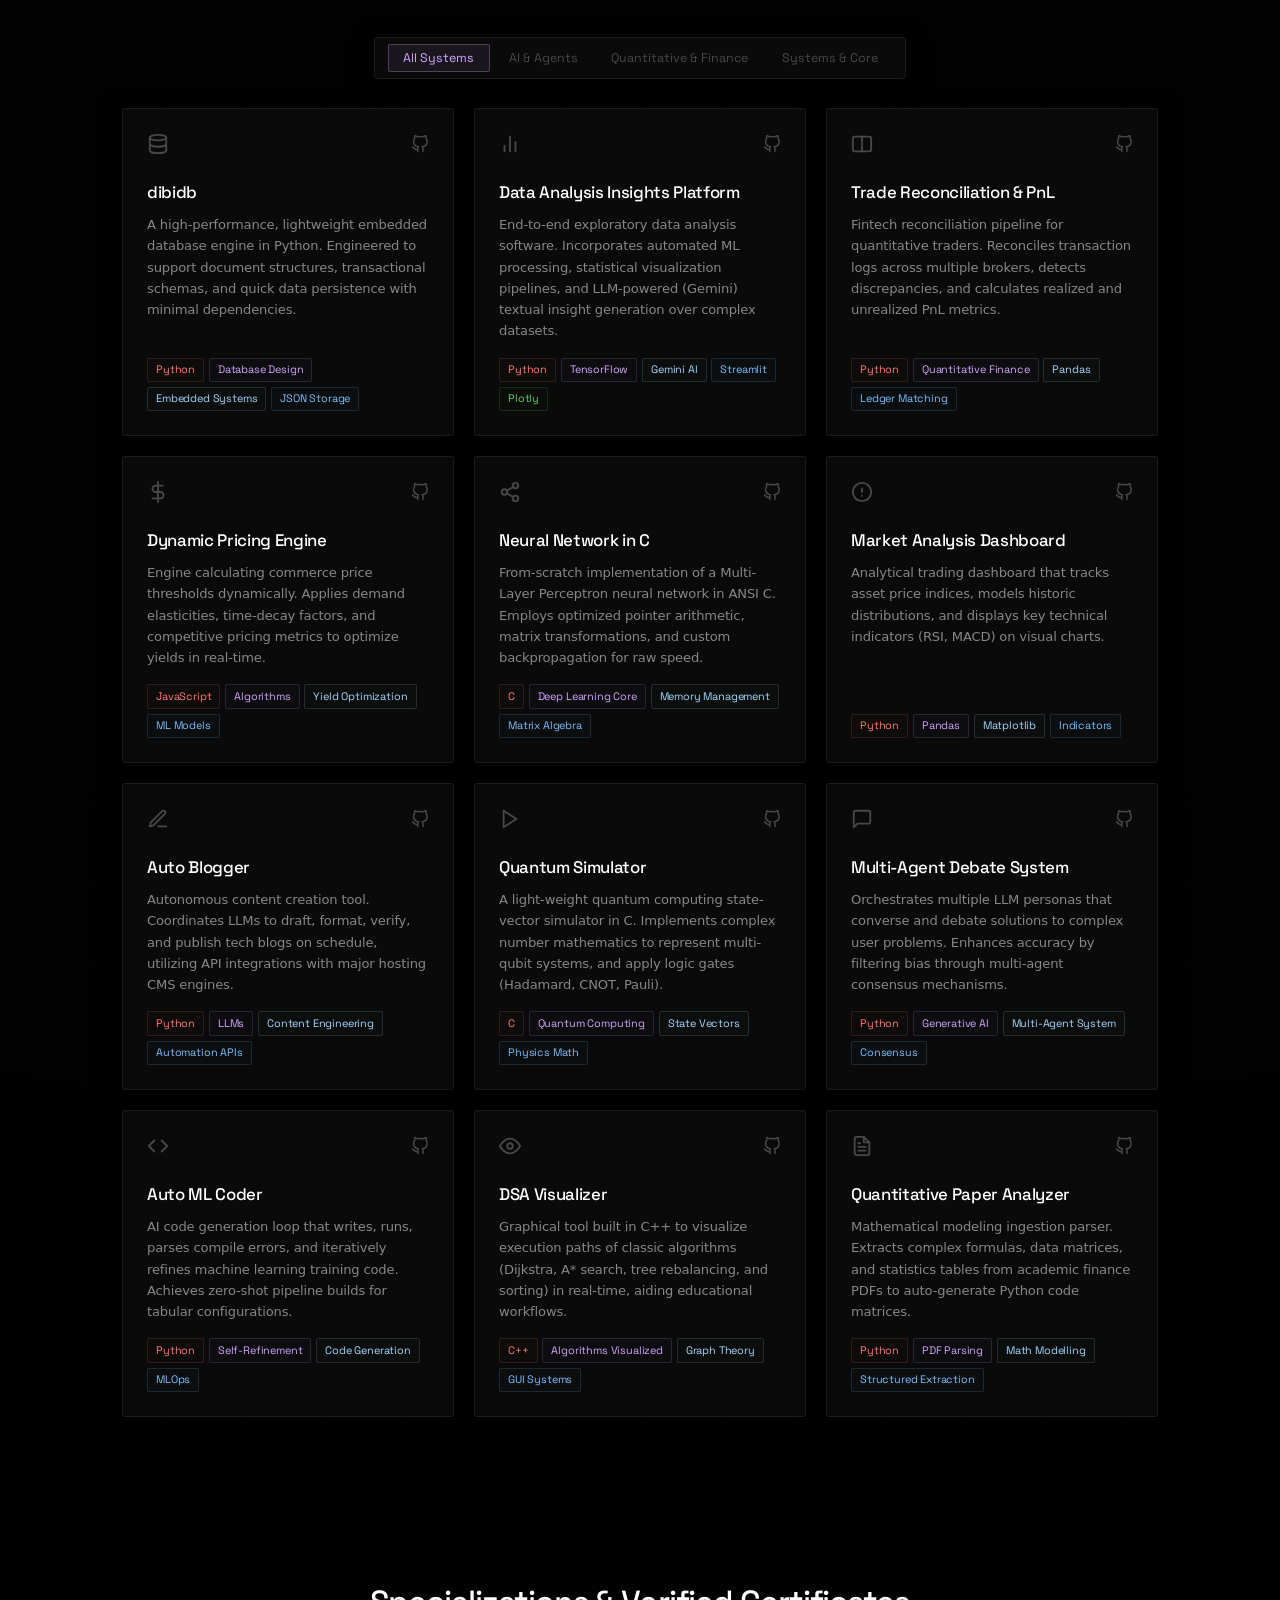
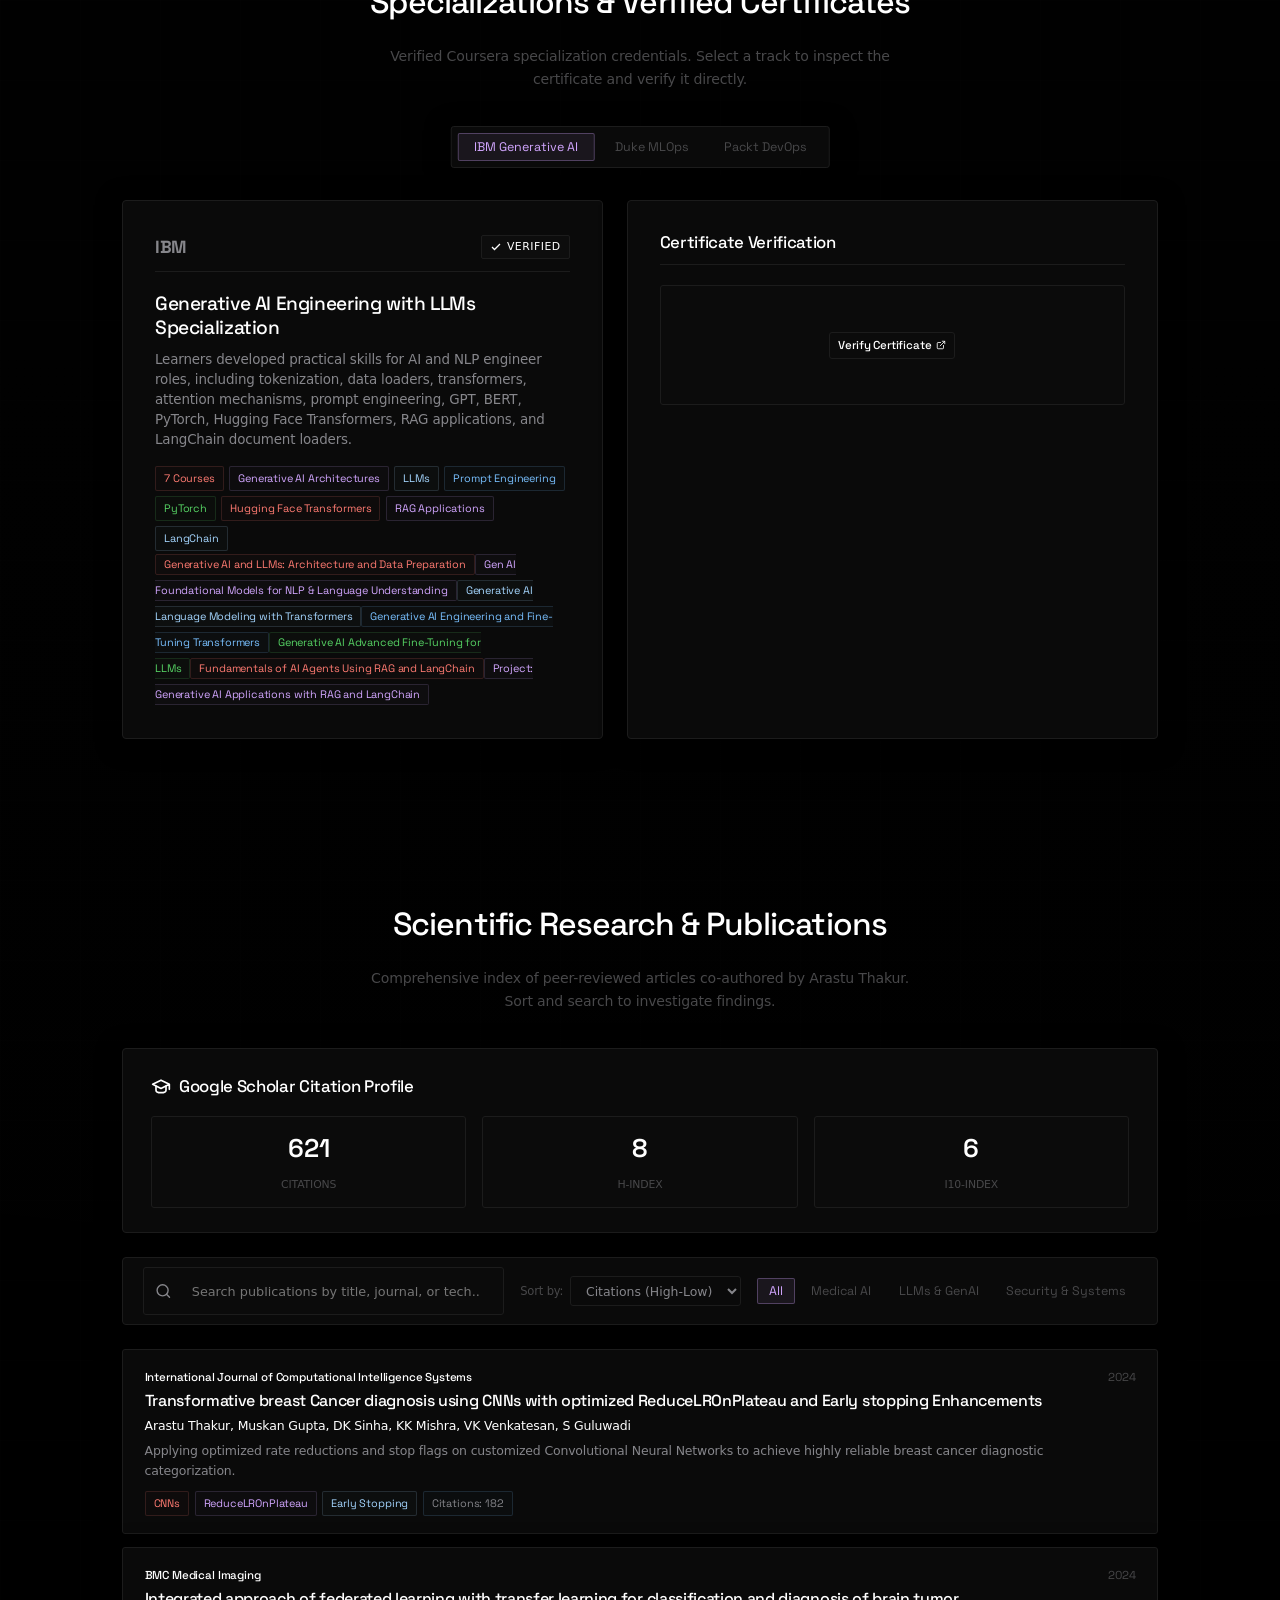
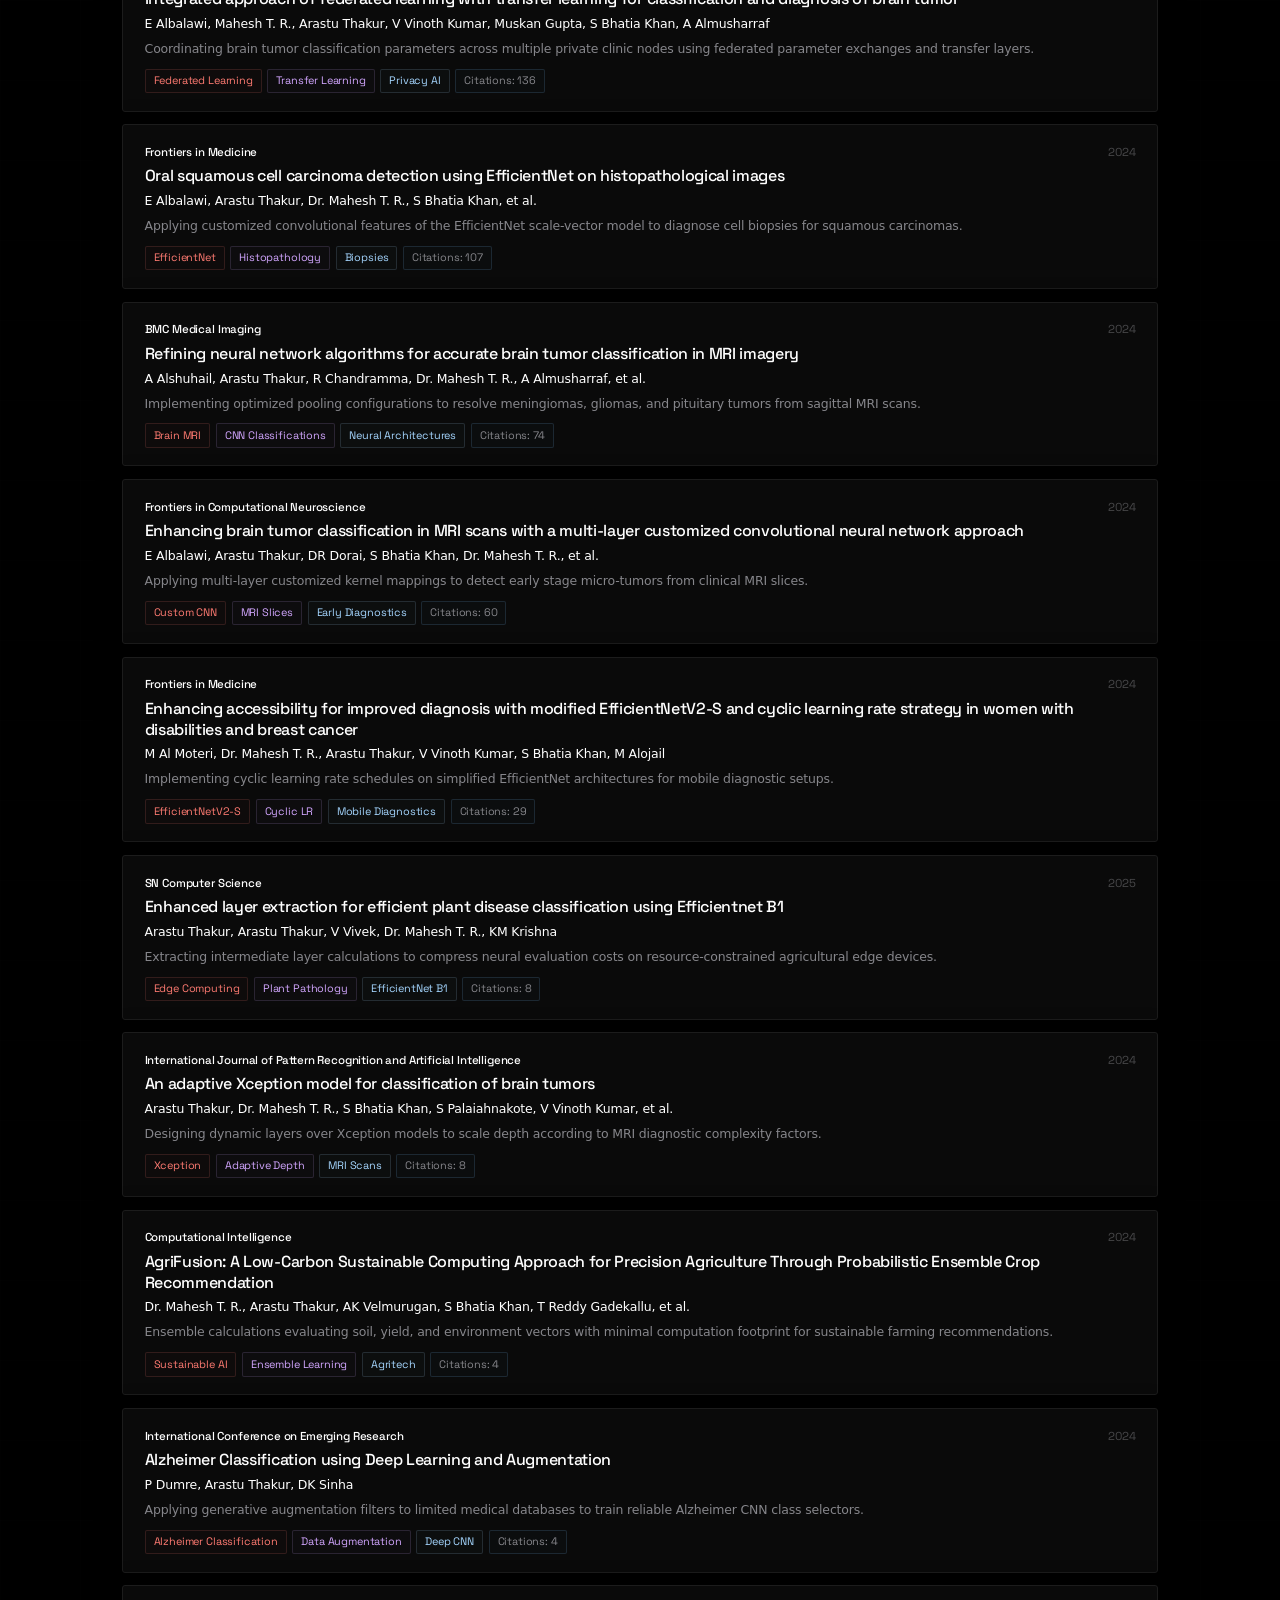
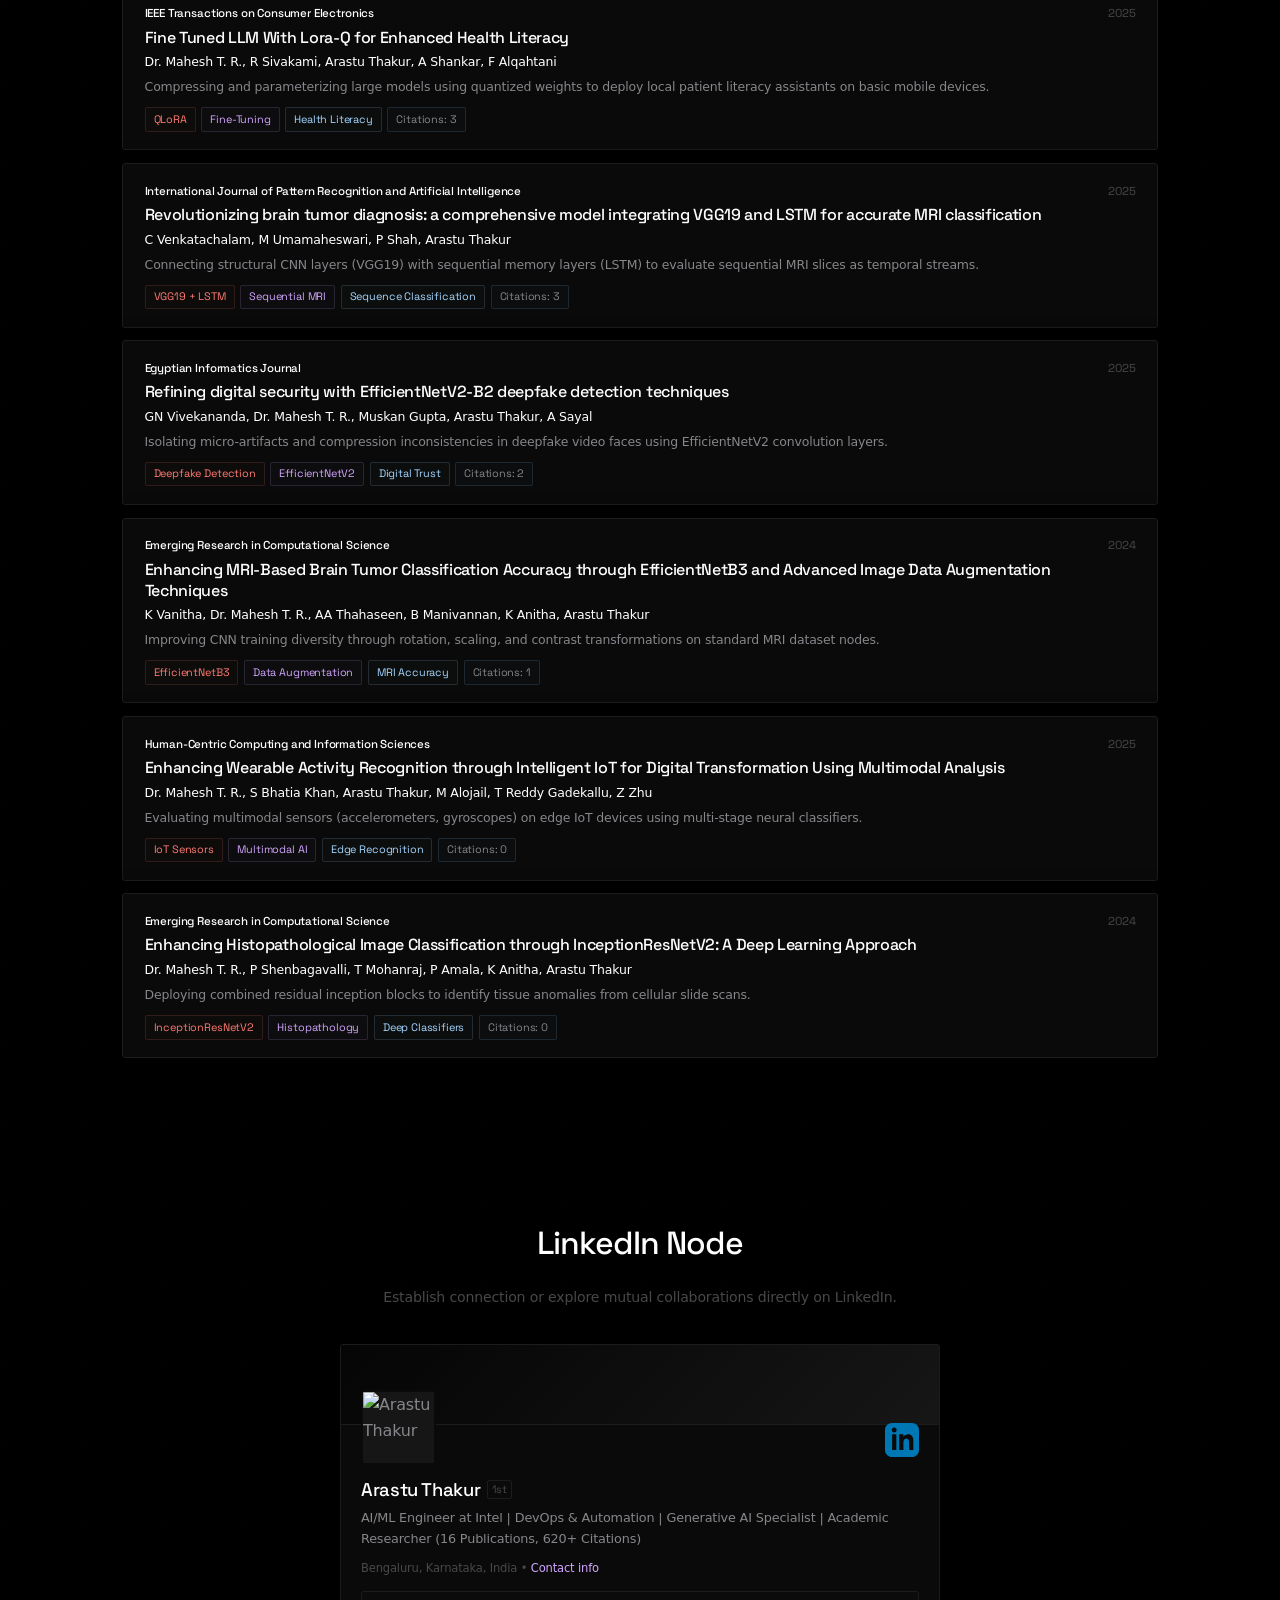
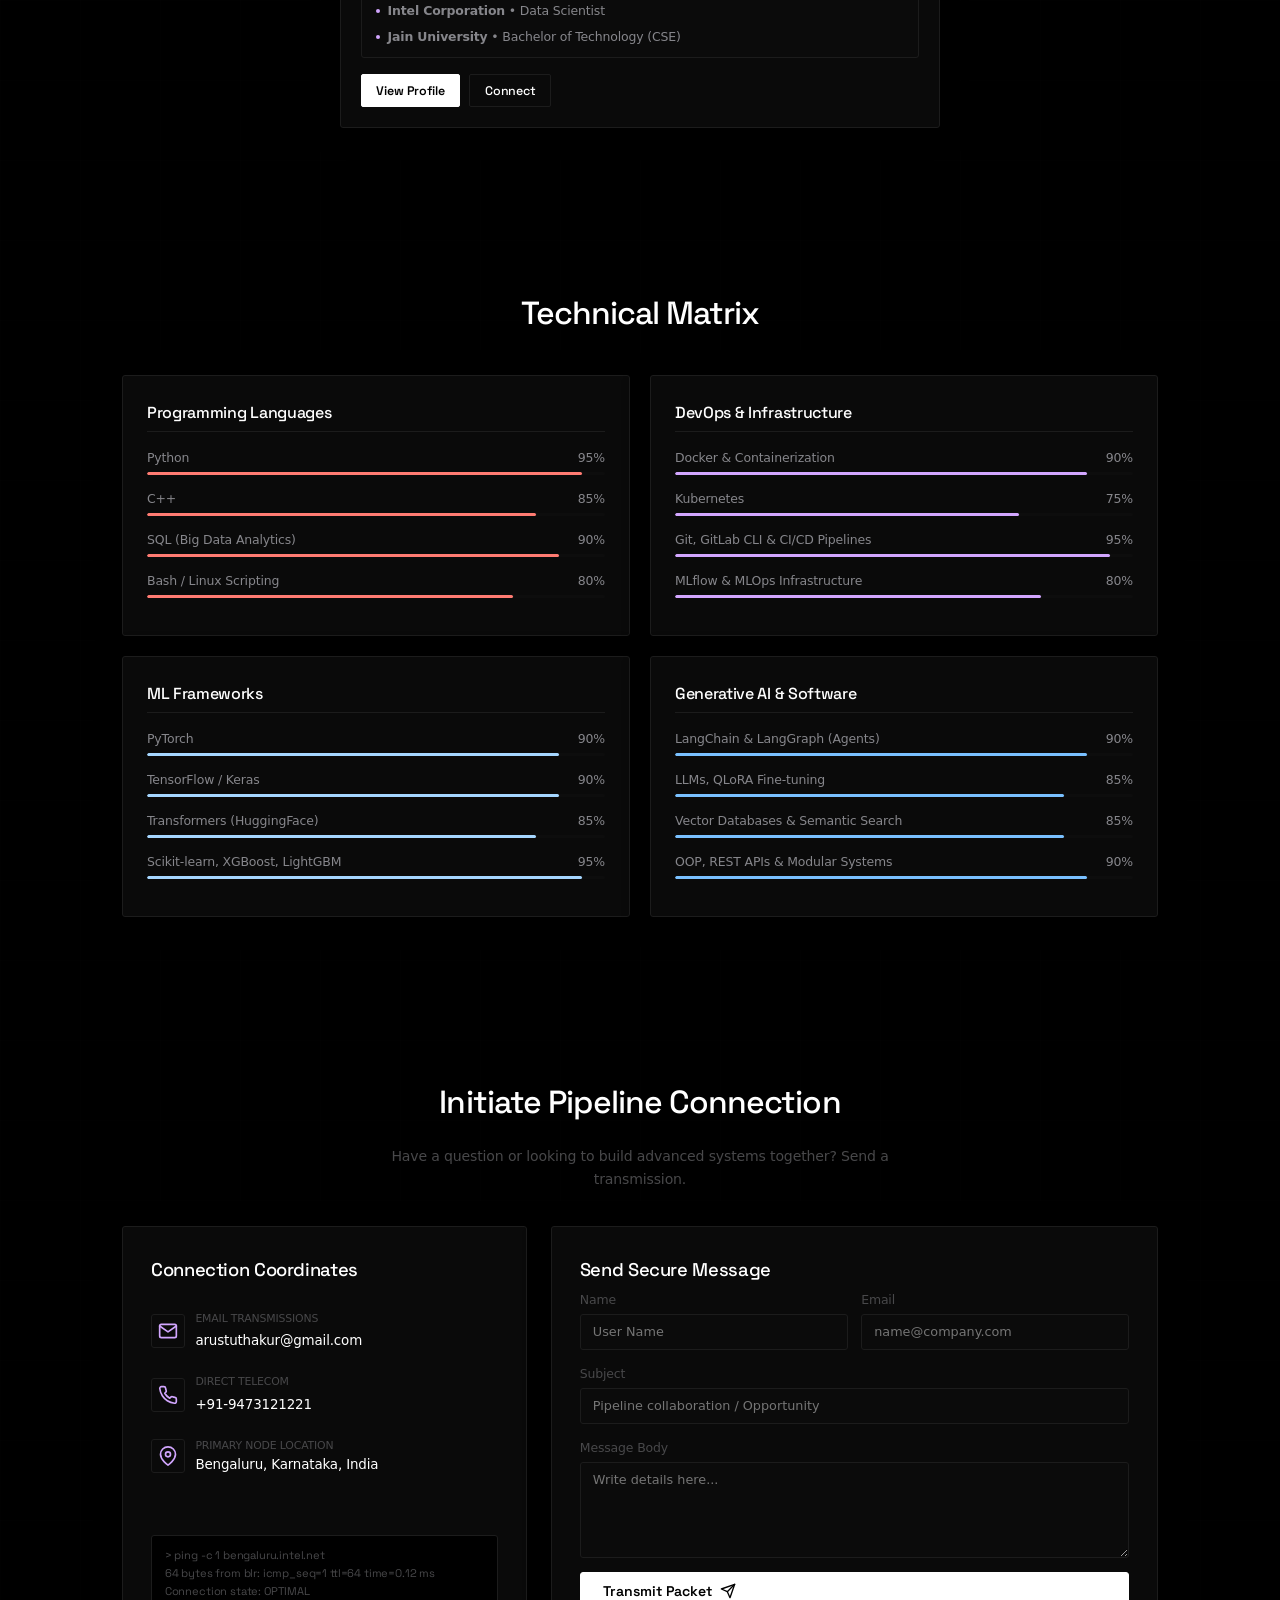
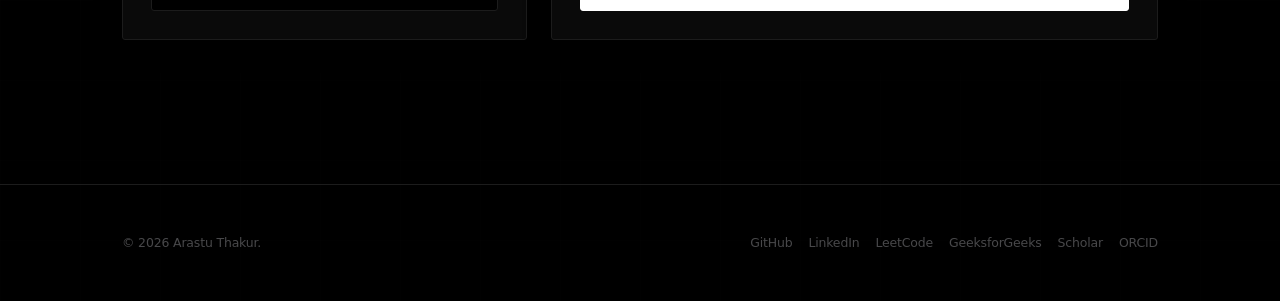
==== commit 3c3994c1: "Add files via upload" ====
--- a/index.html
+++ b/index.html
@@ -1289,7 +1289,7 @@
   <!-- FOOTER -->
   <footer>
     <div class="container footer-container">
-      <p class="footer-copy">&copy; 2026 Arastu Thakur. All rights reserved. </p>
+      <p class="footer-copy">&copy; 2026 Arastu Thakur. </p>
       <div class="footer-links">
         <a href="https://github.com/arastuthakur" target="_blank">GitHub</a>
         <a href="https://www.linkedin.com/in/arastu-thakur" target="_blank">LinkedIn</a>
--- a/style.css
+++ b/style.css
@@ -1704,13 +1704,32 @@
   .menu-toggle {
     display: flex;
   }
+
+  .hero-content {
+    text-align: center;
+  }
+
+  .hero-header-row {
+    flex-direction: column;
+    gap: 0.85rem;
+    margin-bottom: 0.85rem;
+  }
+
+  .hero-avatar {
+    width: 88px;
+    height: 88px;
+  }
   
   .hero-title {
-    font-size: 2.2rem;
+    font-size: 2rem;
   }
   
   .hero-subtitle {
-    font-size: 1.05rem;
+    font-size: 0.98rem;
+  }
+
+  .hero-desc {
+    max-width: 36ch;
   }
   
   .metrics-grid {
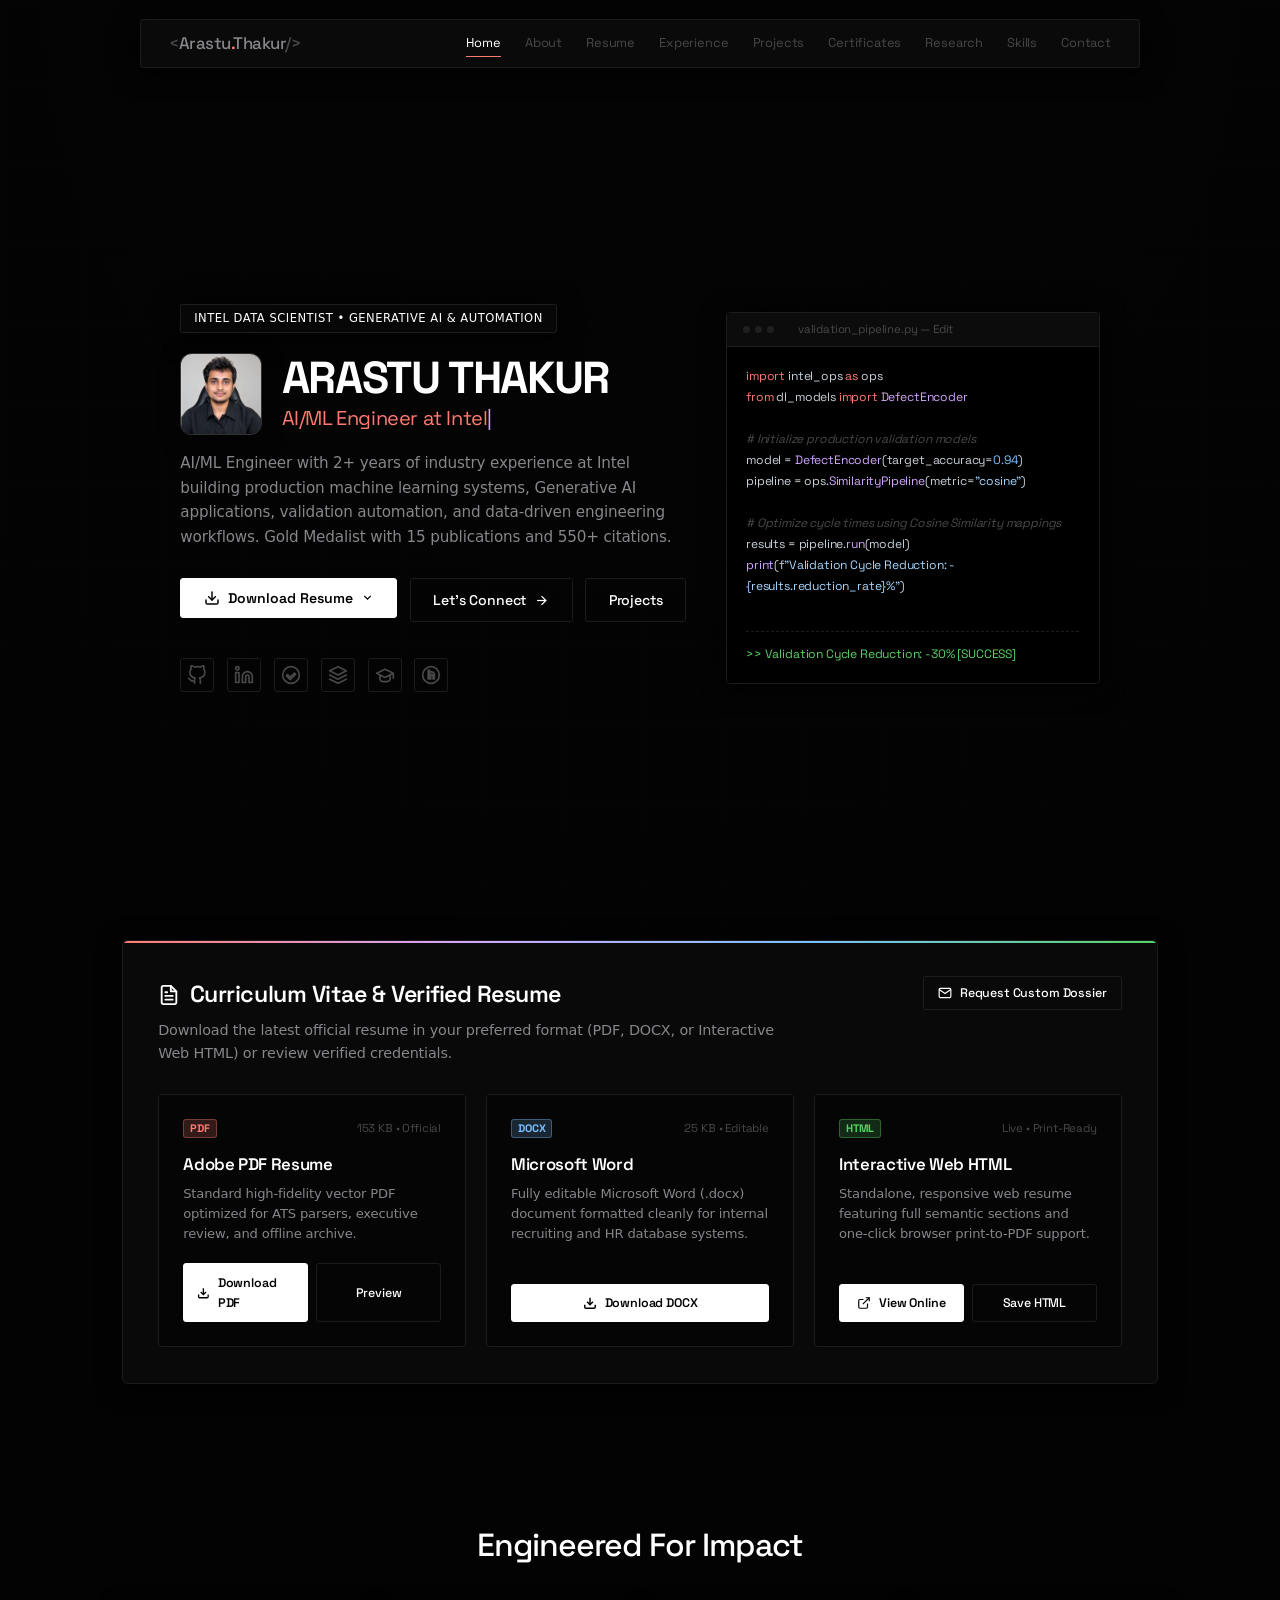
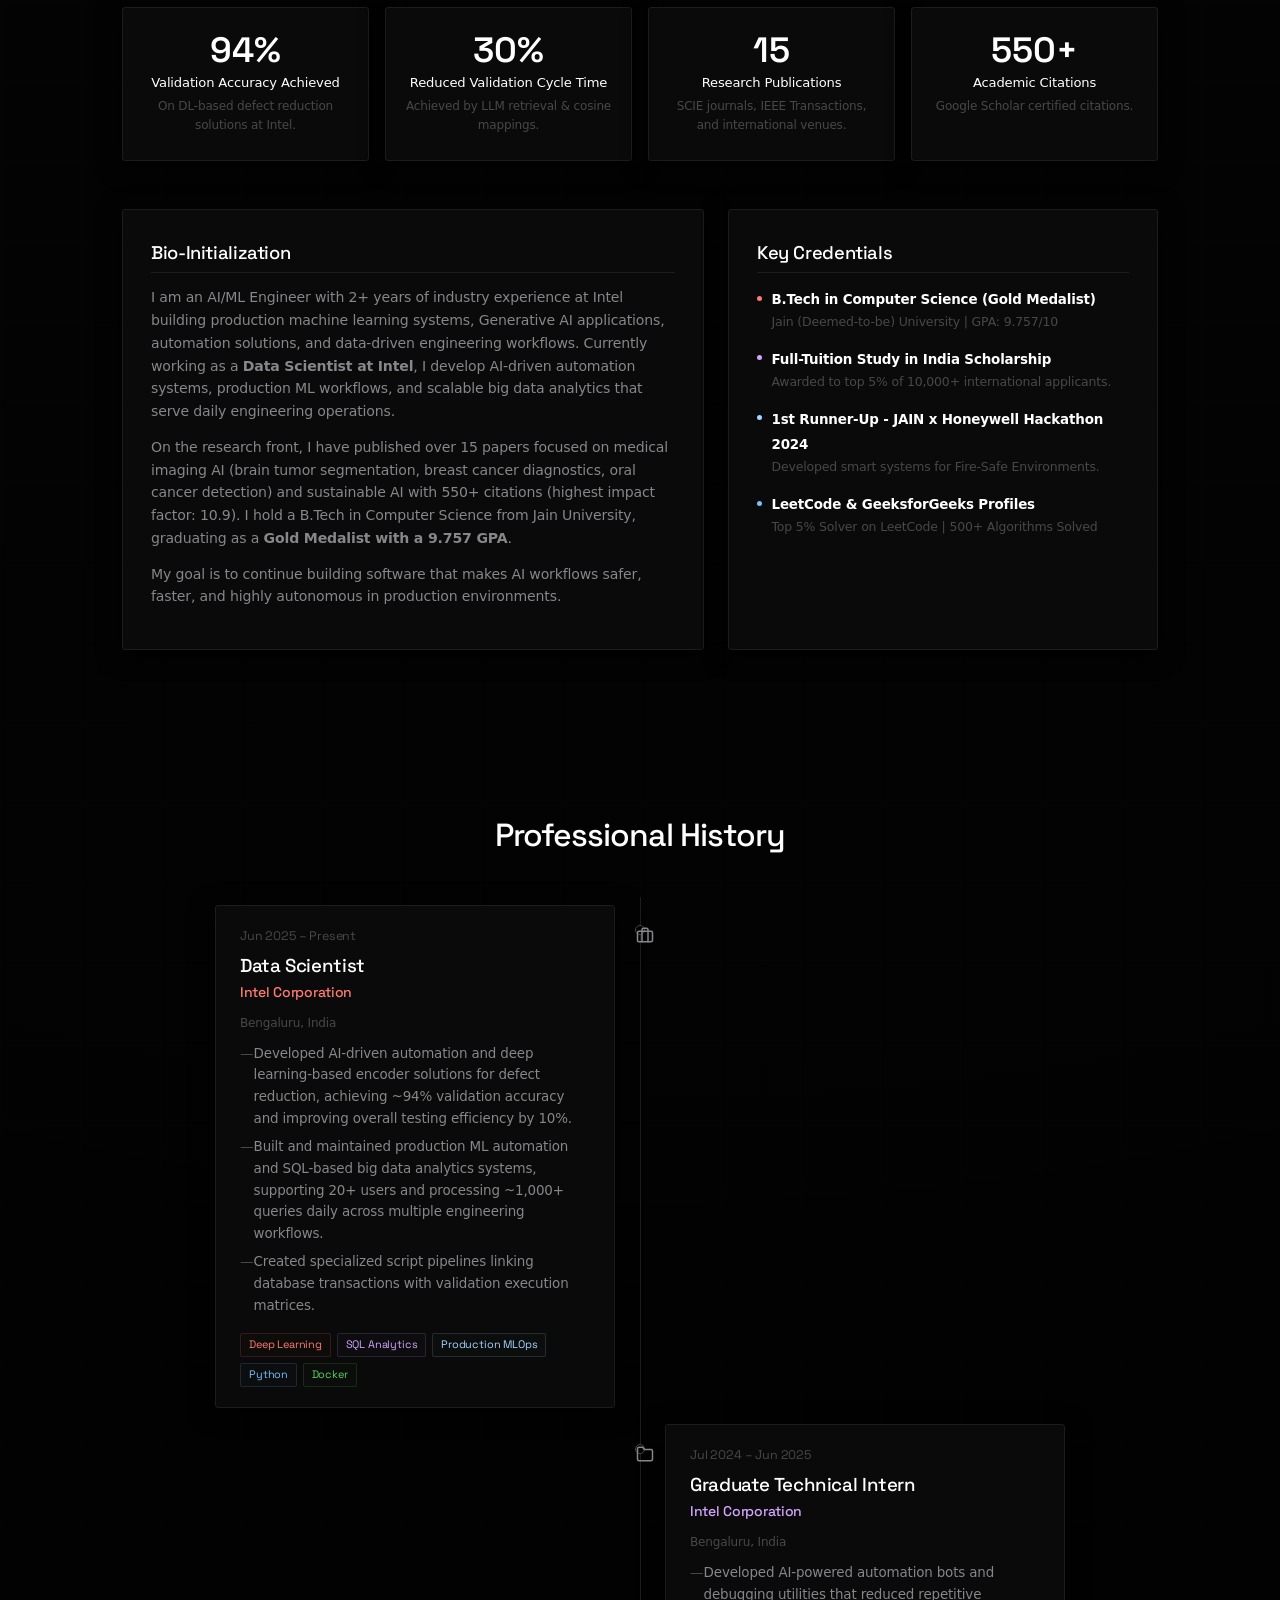
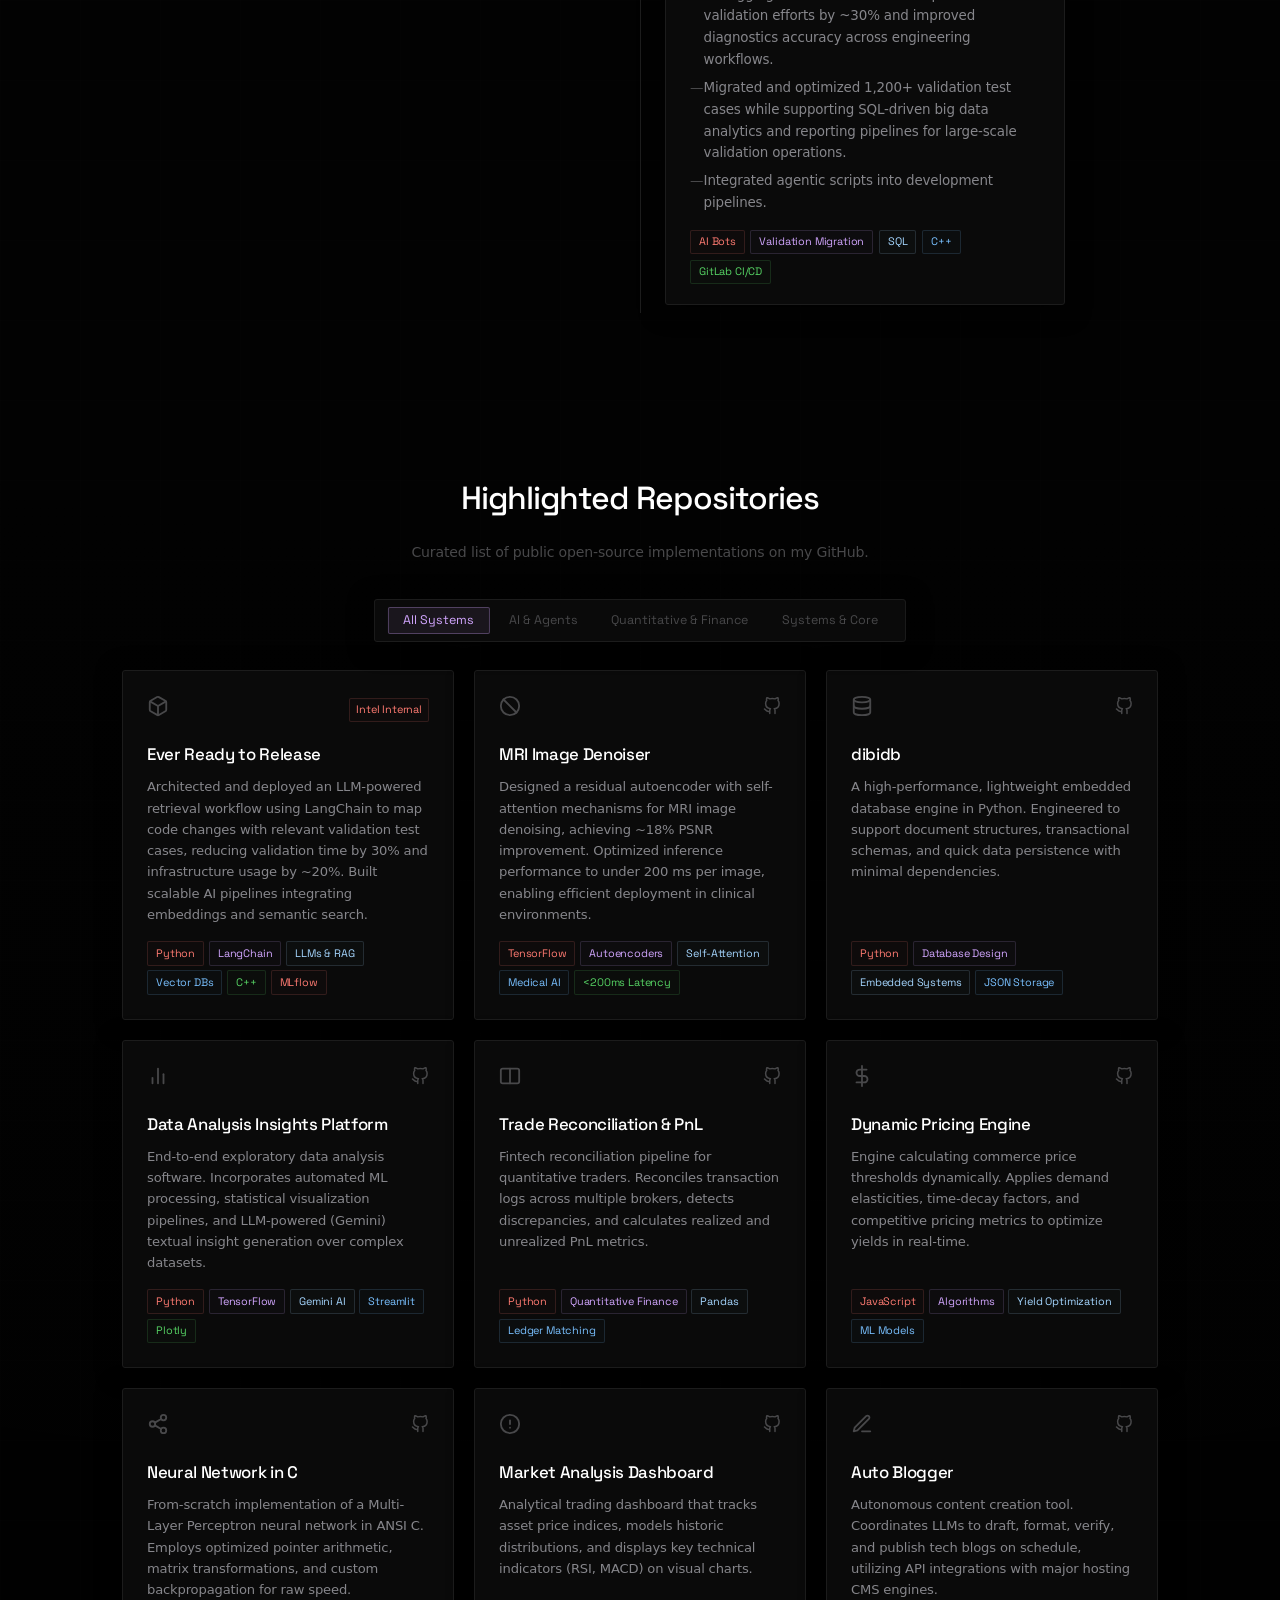
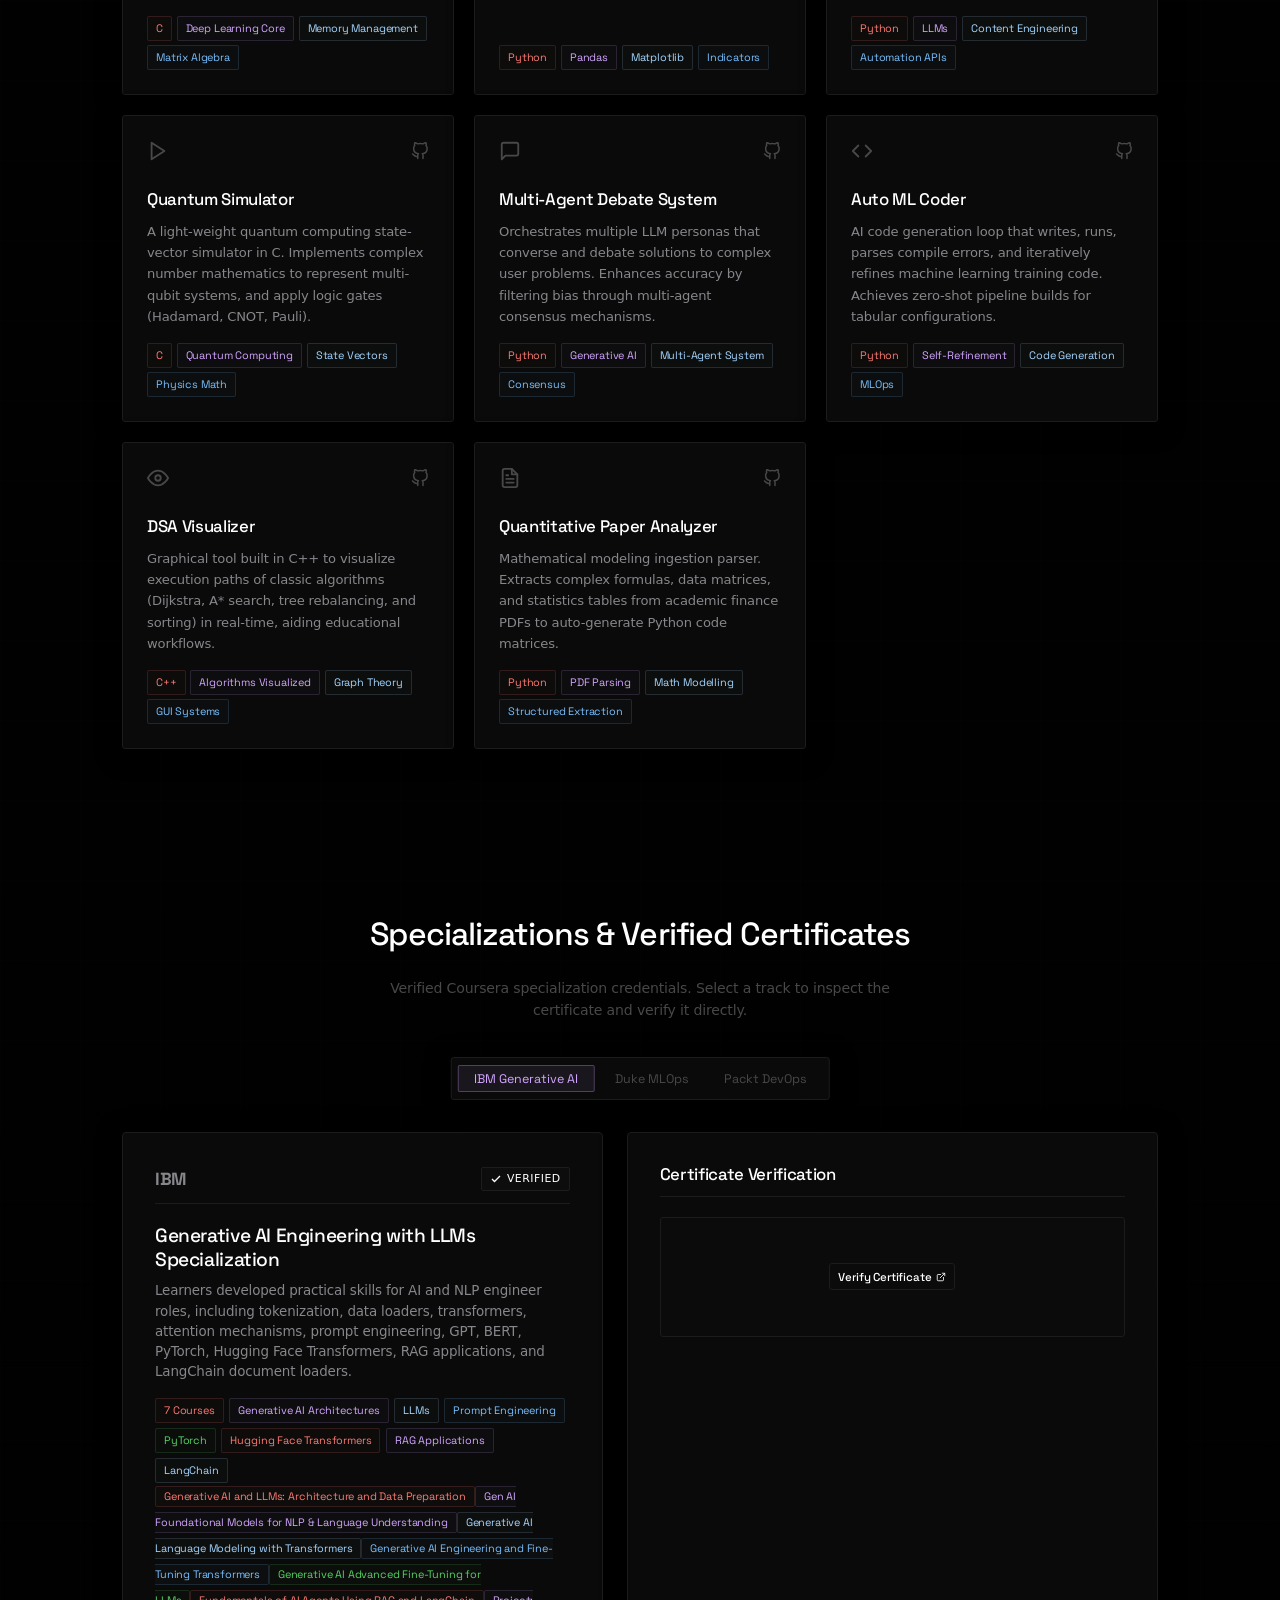
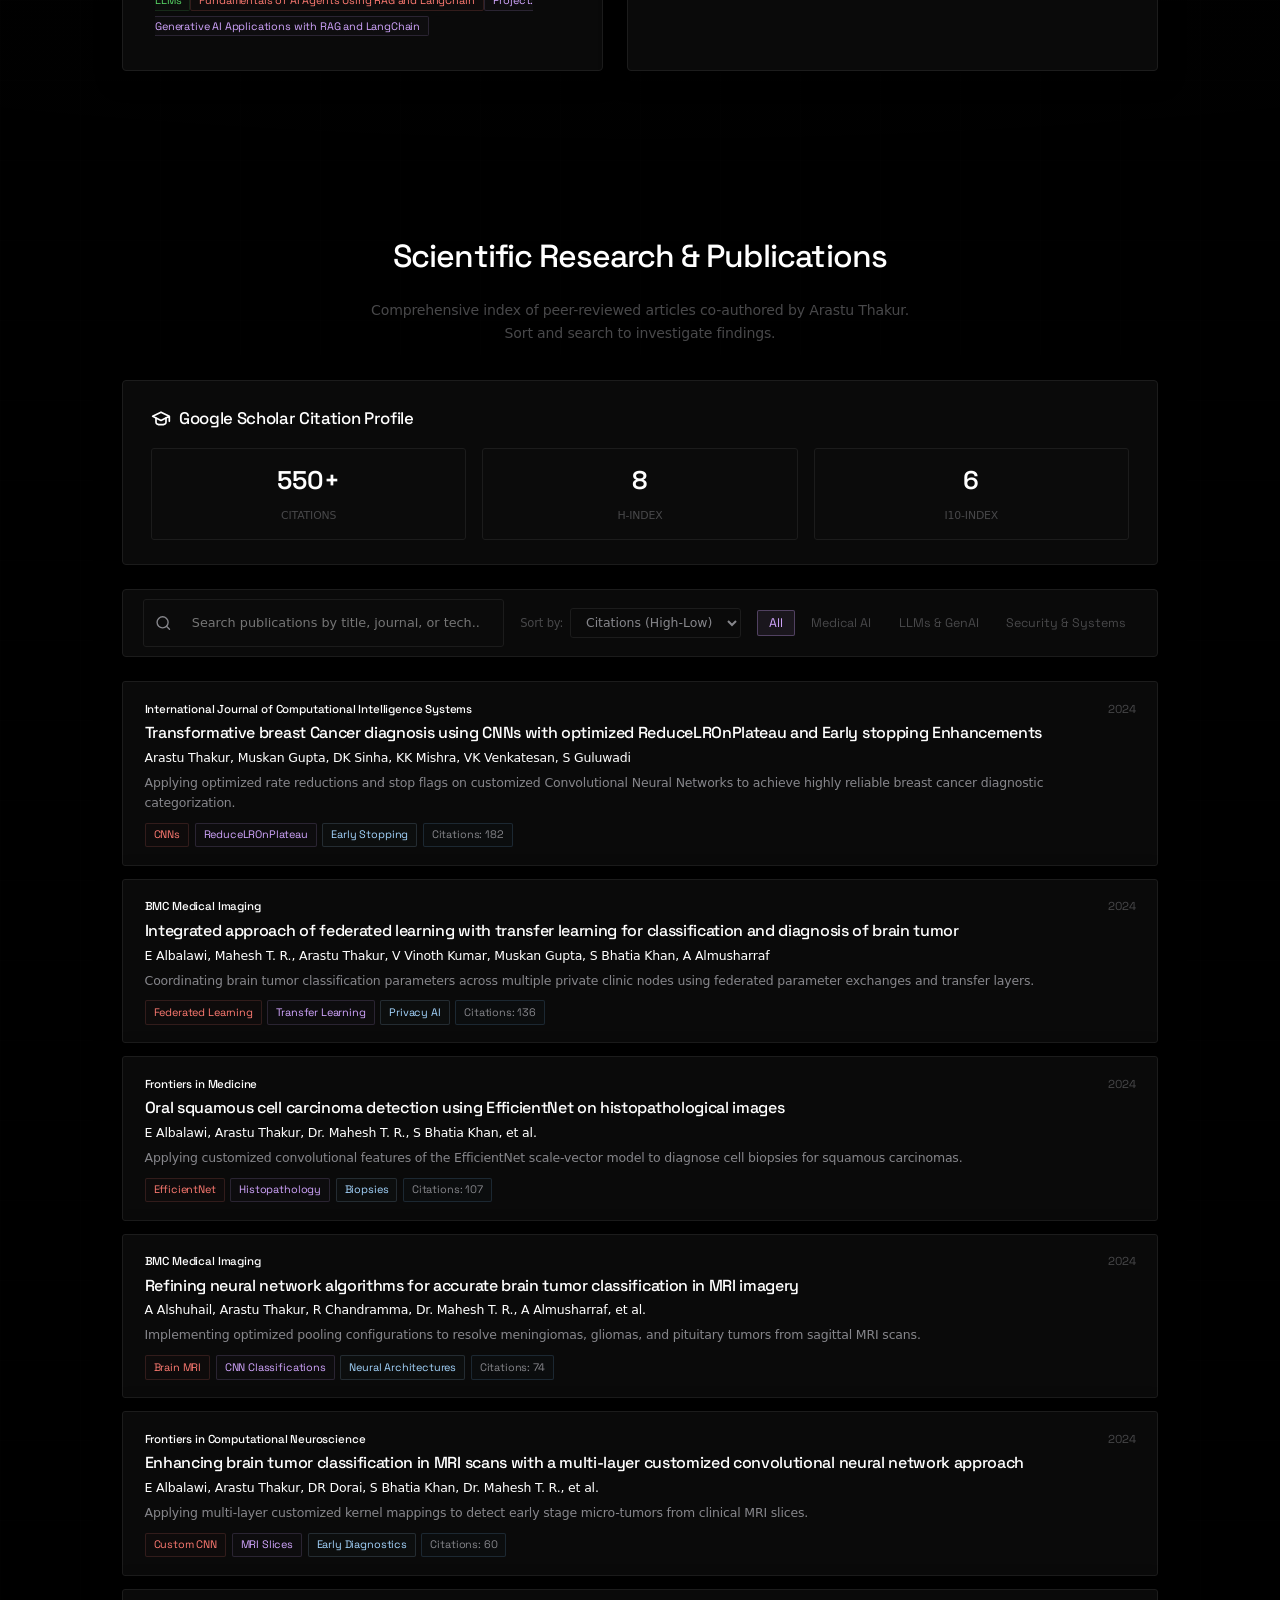
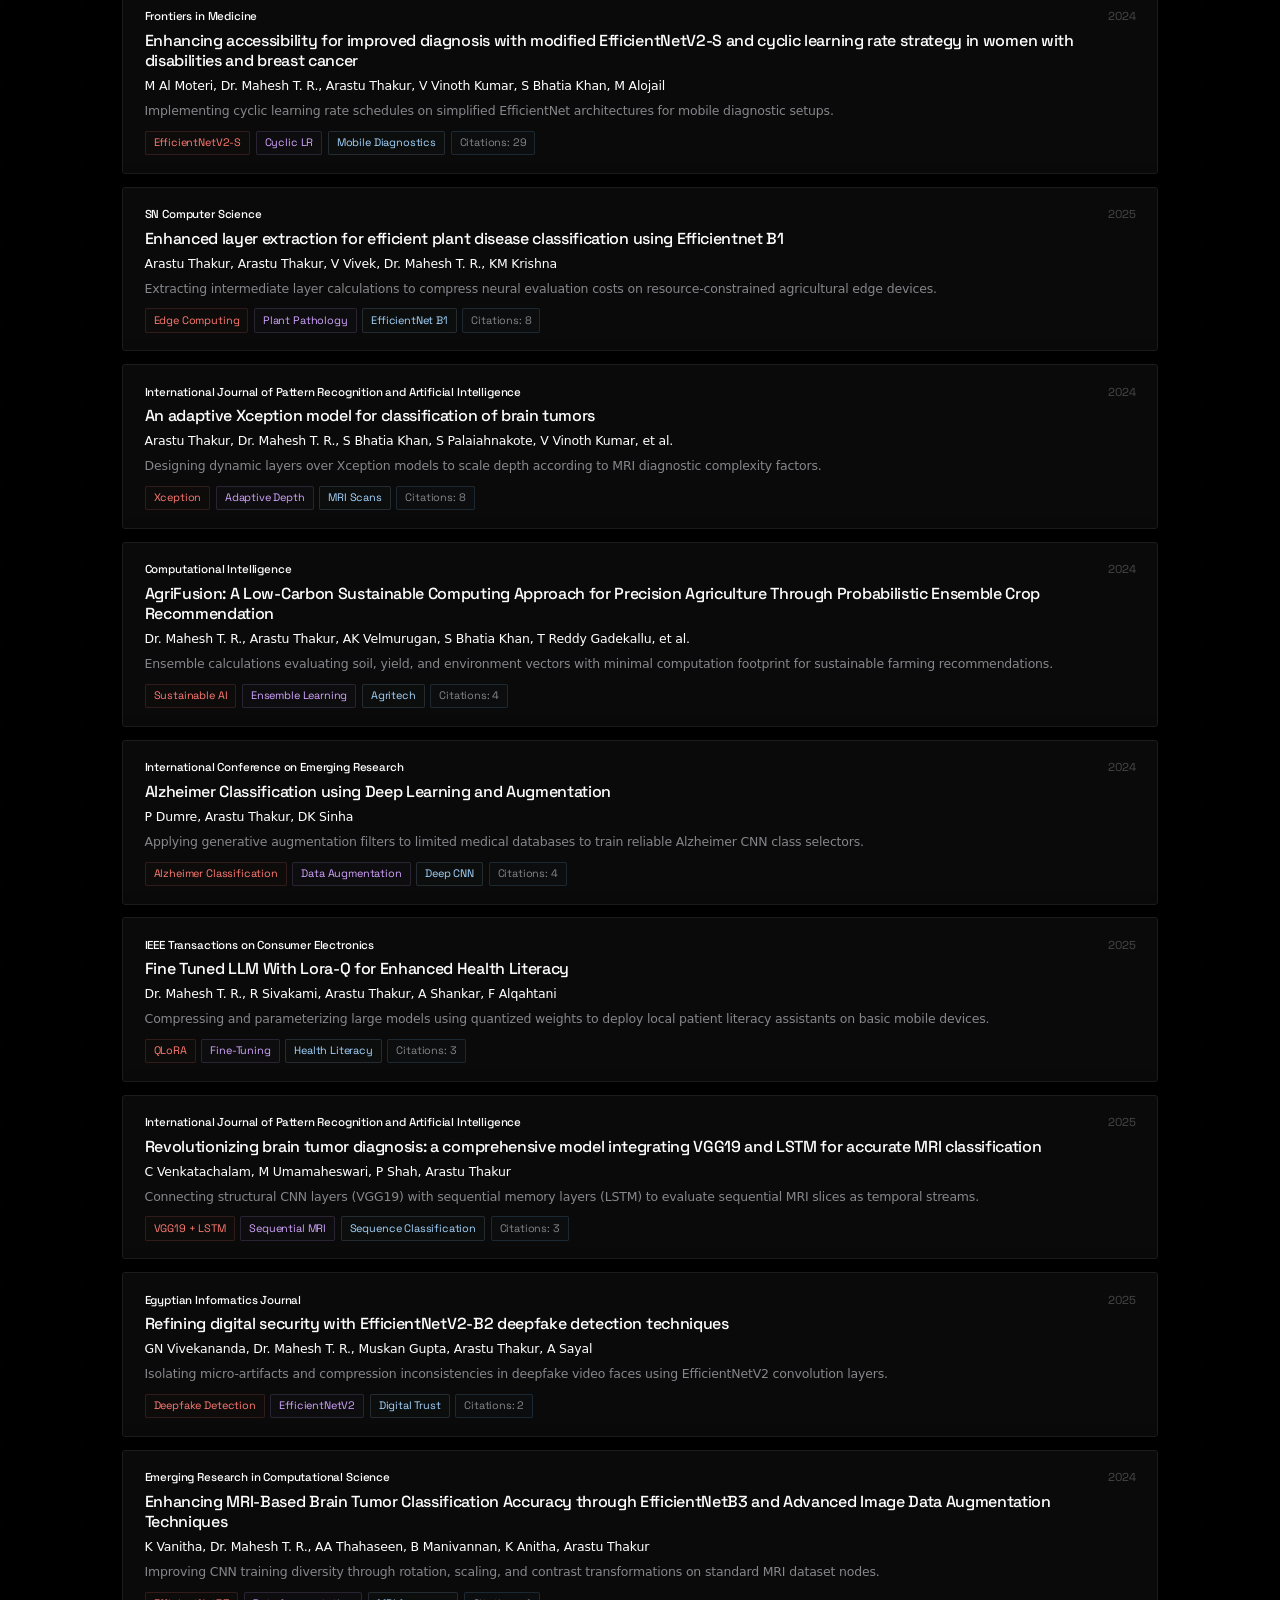
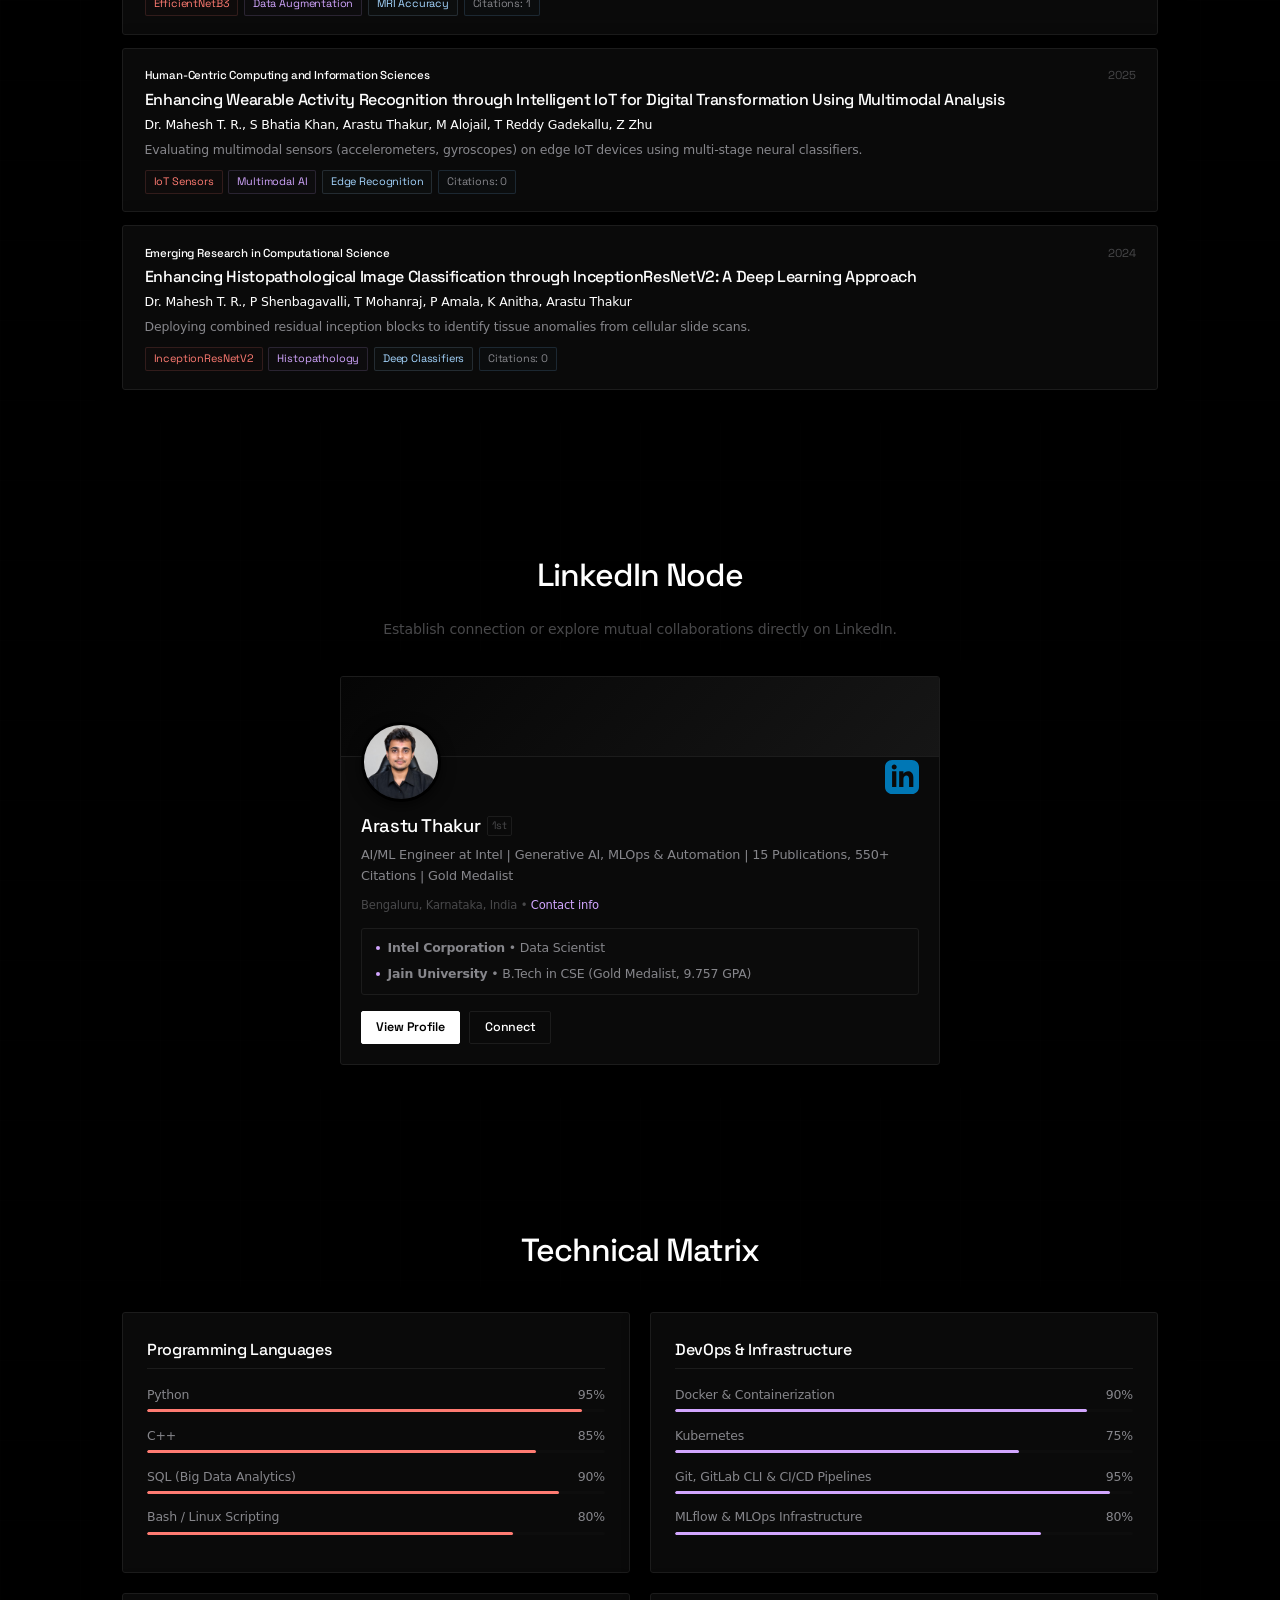
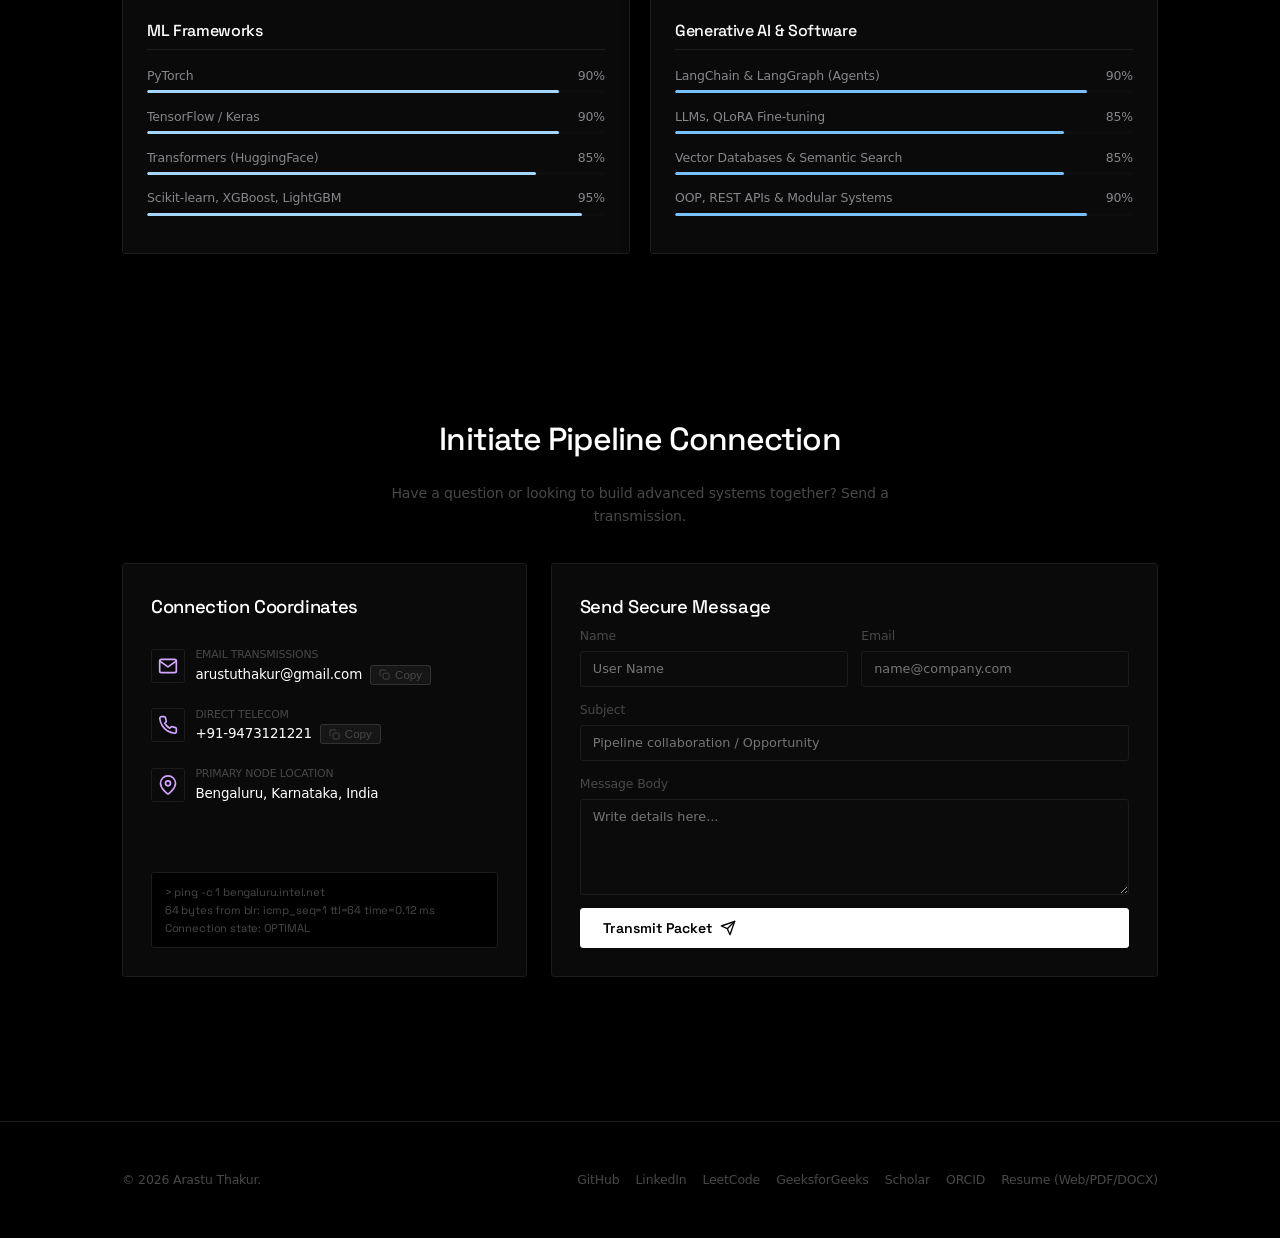
==== commit 6c324675: "feat: add resume, documentation files, and update portfolio assets" ====
--- a/index.html
+++ b/index.html
@@ -5,30 +5,60 @@
   <meta name="viewport" content="width=device-width, initial-scale=1.0">
   
   <!-- Primary SEO Meta Tags -->
-  <title>Arastu Thakur | AI/ML & DevOps Engineer | Generative AI Systems</title>
-  <meta name="title" content="Arastu Thakur | AI/ML & DevOps Engineer | Generative AI Systems">
-  <meta name="description" content="Official portfolio of Arastu Thakur, AI/ML & DevOps Engineer at Intel. Specializing in Generative AI systems, MLOps, neural networks, and automation. Explorer of medical AI with 15+ publications and 550+ citations.">
-  <meta name="keywords" content="Arastu Thakur, AI Engineer, ML Engineer, DevOps, Generative AI, Intel, Jain University, Deep Learning, MLOps, Publications, Research, Medical AI, dibidb, dynamic pricing, trade reconciliation, quantum simulator">
+  <title>Arastu Thakur | AI/ML Engineer & Data Scientist | Intel</title>
+  <meta name="title" content="Arastu Thakur | AI/ML Engineer & Data Scientist | Intel">
+  <meta name="description" content="Official portfolio of Arastu Thakur, AI/ML Engineer and Data Scientist at Intel. Specializing in Generative AI, LLMs, MLOps, automated validation, and deep learning. 15 publications, 550+ citations, Gold Medalist.">
+  <meta name="keywords" content="Arastu Thakur, AI Engineer, ML Engineer, Data Scientist, Intel, Generative AI, LLMs, LangChain, LangGraph, MLOps, Docker, Kubernetes, PyTorch, TensorFlow, Publications, Research">
   <meta name="author" content="Arastu Thakur">
   <meta name="robots" content="index, follow">
   <link rel="canonical" href="https://arastuthakur.github.io/">
+  <link rel="alternate" hreflang="x-default" href="https://arastuthakur.github.io/">
+  <link rel="alternate" hreflang="en" href="https://arastuthakur.github.io/">
+  <link rel="sitemap" type="application/xml" title="Sitemap" href="/sitemap.xml">
+  <link rel="alternate" type="text/plain" title="LLM Context" href="/llms.txt">
+
+  <!-- Mobile & UI Theme Color -->
+  <meta name="theme-color" content="#000000">
+  <meta name="color-scheme" content="dark">
+  <meta name="apple-mobile-web-app-title" content="Arastu Thakur">
+  <meta name="application-name" content="Arastu Thakur">
+
+  <!-- Geographic & Regional Indexing -->
+  <meta name="geo.region" content="IN-KA">
+  <meta name="geo.placename" content="Bengaluru">
+  <meta name="geo.position" content="12.9716;77.5946">
+  <meta name="ICBM" content="12.9716, 77.5946">
+
+  <!-- Dublin Core Discoverability -->
+  <meta name="DC.title" content="Arastu Thakur | AI/ML Engineer &amp; Data Scientist">
+  <meta name="DC.creator" content="Arastu Thakur">
+  <meta name="DC.subject" content="Artificial Intelligence, Machine Learning, Generative AI, MLOps, Data Science, Intel Corporation, Deep Learning, Publications">
+  <meta name="DC.description" content="Official portfolio of Arastu Thakur, AI/ML Engineer and Data Scientist at Intel. Specializing in Generative AI, LLMs, MLOps, automated validation, and deep learning. 15 publications, 550+ citations.">
+  <meta name="DC.language" content="en">
 
   <!-- SVG Favicon -->
   <link rel="icon" type="image/svg+xml" href="data:image/svg+xml,%3Csvg xmlns='http://www.w3.org/2000/svg' viewBox='0 0 100 100'%3E%3Ccircle cx='50' cy='50' r='40' fill='%23000000' stroke='%231c1c1c' stroke-width='6'/%3E%3Ctext x='50%25' y='64%25' font-size='42' font-family='Space Grotesk, sans-serif' font-weight='bold' fill='%23ffffff' text-anchor='middle'%3EA%3C/text%3E%3C/svg%3E">
 
   <!-- Open Graph / Facebook -->
-  <meta property="og:type" content="website">
+  <meta property="og:type" content="profile">
+  <meta property="og:site_name" content="Arastu Thakur Portfolio">
+  <meta property="og:locale" content="en_US">
   <meta property="og:url" content="https://arastuthakur.github.io/">
-  <meta property="og:title" content="Arastu Thakur | AI/ML & DevOps Engineer">
-  <meta property="og:description" content="Data Scientist at Intel. Specializing in Generative AI, MLOps, and automated validation. 15+ publications, 550+ citations.">
-  <meta property="og:image" content="https://github.com/arastuthakur.png">
+  <meta property="og:title" content="Arastu Thakur | AI/ML Engineer &amp; Data Scientist">
+  <meta property="og:description" content="Data Scientist at Intel. Specializing in Generative AI, MLOps, and automated validation. 15 publications, 550+ citations. Gold Medalist.">
+  <meta property="og:image" content="https://arastuthakur.github.io/profile.jpg">
+  <meta property="og:image:alt" content="Arastu Thakur - AI/ML Engineer and Data Scientist at Intel">
+  <meta property="profile:first_name" content="Arastu">
+  <meta property="profile:last_name" content="Thakur">
+  <meta property="profile:username" content="arastuthakur">
 
   <!-- Twitter -->
   <meta property="twitter:card" content="summary_large_image">
   <meta property="twitter:url" content="https://arastuthakur.github.io/">
-  <meta property="twitter:title" content="Arastu Thakur | AI/ML & DevOps Engineer">
-  <meta property="twitter:description" content="AI/ML & DevOps Engineer at Intel. Specializing in Generative AI, MLOps, and automated validation. 15+ publications, 550+ citations.">
-  <meta property="twitter:image" content="https://github.com/arastuthakur.png">
+  <meta property="twitter:title" content="Arastu Thakur | AI/ML Engineer &amp; Data Scientist">
+  <meta property="twitter:description" content="AI/ML Engineer &amp; Data Scientist at Intel. Specializing in Generative AI, MLOps, and automated validation. 15 publications, 550+ citations.">
+  <meta property="twitter:image" content="https://arastuthakur.github.io/profile.jpg">
+  <meta property="twitter:image:alt" content="Arastu Thakur Portrait">
 
   <!-- Google Fonts -->
   <link rel="preconnect" href="https://fonts.googleapis.com">
@@ -44,13 +74,30 @@
     "@context": "https://schema.org",
     "@graph": [
       {
+        "@type": "WebSite",
+        "@id": "https://arastuthakur.github.io/#website",
+        "url": "https://arastuthakur.github.io/",
+        "name": "Arastu Thakur",
+        "description": "Official Portfolio of Arastu Thakur, AI/ML Engineer and Data Scientist at Intel Corporation.",
+        "inLanguage": "en"
+      },
+      {
+        "@type": "ProfilePage",
+        "@id": "https://arastuthakur.github.io/#profilepage",
+        "url": "https://arastuthakur.github.io/",
+        "name": "Arastu Thakur Portfolio & Research Node",
+        "isPartOf": { "@id": "https://arastuthakur.github.io/#website" },
+        "mainEntity": { "@id": "https://arastuthakur.github.io/#person" }
+      },
+      {
         "@type": "Person",
         "@id": "https://arastuthakur.github.io/#person",
         "name": "Arastu Thakur",
-        "jobTitle": "AI/ML & DevOps Engineer",
+        "jobTitle": "Data Scientist & AI/ML Engineer",
         "worksFor": {
           "@type": "Organization",
-          "name": "Intel Corporation"
+          "name": "Intel Corporation",
+          "url": "https://www.intel.com"
         },
         "alumnusOf": {
           "@type": "EducationalOrganization",
@@ -58,17 +105,39 @@
           "url": "https://www.jainuniversity.ac.in/"
         },
         "url": "https://arastuthakur.github.io/",
+        "image": "https://arastuthakur.github.io/profile.jpg",
         "sameAs": [
-          "https://www.linkedin.com/in/arastu-thakur",
+          "https://www.linkedin.com/in/arastuthakur/",
           "https://github.com/arastuthakur",
-          "https://scholar.google.com/citations?user=Gk71-lQAAAAJ",
+          "https://scholar.google.com/citations?user=x01czgsAAAAJ&hl=en",
           "https://orcid.org/0009-0006-4381-5500",
           "https://leetcode.com/u/arustuthakur/"
         ],
         "email": "arustuthakur@gmail.com",
         "telephone": "+91-9473121221",
-        "description": "AI/ML Engineer with ~2 years of experience at Intel building automation systems, production ML workflows, AI-assisted validation, and scalable software infrastructure. 15 publications and 550+ citations in medical AI and deep learning.",
-        "knowsAbout": ["Artificial Intelligence", "Machine Learning", "DevOps", "Generative AI", "Large Language Models", "Kubernetes", "PyTorch", "TensorFlow", "MLOps", "C++", "Python", "CI/CD"],
+        "description": "AI/ML Engineer with 2+ years of industry experience at Intel building production machine learning systems, Generative AI applications, automation solutions, and data-driven engineering workflows. Gold Medalist with 15 publications and 550+ citations.",
+        "hasOccupation": {
+          "@type": "Occupation",
+          "name": "Data Scientist",
+          "occupationalCategory": "15-2051.00",
+          "skills": "Python, C++, SQL, PyTorch, TensorFlow, LLMs, LangChain, LangGraph, MLOps, Docker, Kubernetes, CI/CD"
+        },
+        "knowsAbout": [
+          "Artificial Intelligence",
+          "Machine Learning",
+          "Generative AI",
+          "Large Language Models",
+          "LangChain",
+          "LangGraph",
+          "MLOps",
+          "Docker",
+          "Kubernetes",
+          "PyTorch",
+          "TensorFlow",
+          "C++",
+          "Python",
+          "CI/CD"
+        ],
         "award": [
           "Gold Medalist, Jain University",
           "Study in India Scholarship (Top 5% of 10,000+ applicants)",
@@ -90,6 +159,7 @@
       <nav id="nav-links">
         <a href="#home" class="nav-item active">Home</a>
         <a href="#about" class="nav-item">About</a>
+        <a href="#resume" class="nav-item">Resume</a>
         <a href="#experience" class="nav-item">Experience</a>
         <a href="#projects" class="nav-item">Projects</a>
         <a href="#certifications" class="nav-item">Certificates</a>
@@ -110,10 +180,10 @@
     <section id="home" class="hero-section">
       <div class="container hero-grid">
         <div class="hero-content">
-          <div class="hero-tagline glass"><span> Intel Data Scientist & AI Researcher</span></div>
+          <div class="hero-tagline glass"><span> Intel Data Scientist &bull; Generative AI & Automation</span></div>
           <div class="hero-header-row">
             <div class="hero-avatar glass">
-              <img src="https://github.com/arastuthakur.png" alt="Arastu Thakur">
+              <img src="profile.jpg" alt="Arastu Thakur" title="Arastu Thakur">
             </div>
             <div>
               <h1 class="hero-title">ARASTU THAKUR</h1>
@@ -123,14 +193,53 @@
             </div>
           </div>
           <p class="hero-desc">
-            AI/ML Engineer specializing in Generative AI systems, scalable MLOps, deep learning pipelines, and production software engineering. Bridging the gap between intelligent research models and production-grade automation.
+            AI/ML Engineer with 2+ years of industry experience at Intel building production machine learning systems, Generative AI applications, validation automation, and data-driven engineering workflows. Gold Medalist with 15 publications and 550+ citations.
           </p>
           <div class="hero-buttons">
-            <a href="#contact" class="btn btn-primary">
+            <!-- Resume Download Dropdown -->
+            <div class="resume-dropdown-wrapper">
+              <button class="btn btn-primary resume-dropdown-trigger" id="resume-menu-btn" aria-haspopup="true" aria-expanded="false" type="button">
+                <svg xmlns="http://www.w3.org/2000/svg" width="16" height="16" viewBox="0 0 24 24" fill="none" stroke="currentColor" stroke-width="2.2" stroke-linecap="round" stroke-linejoin="round"><path d="M21 15v4a2 2 0 0 1-2 2H5a2 2 0 0 1-2-2v-4"></path><polyline points="7 10 12 15 17 10"></polyline><line x1="12" y1="15" x2="12" y2="3"></line></svg>
+                Download Resume
+                <svg class="chevron-icon" xmlns="http://www.w3.org/2000/svg" width="13" height="13" viewBox="0 0 24 24" fill="none" stroke="currentColor" stroke-width="2.5"><polyline points="6 9 12 15 18 9"></polyline></svg>
+              </button>
+              <div class="resume-dropdown-menu" id="resume-menu">
+                <div class="menu-heading">Choose Format</div>
+                <!-- PDF -->
+                <a href="ArastuThakur.pdf" download="Arastu_Thakur_Resume.pdf" class="resume-menu-item" title="Download official PDF resume">
+                  <span class="format-badge pdf">PDF</span>
+                  <div class="format-details">
+                    <span class="format-title">Download PDF</span>
+                    <span class="format-sub">Standard ATS-ready document</span>
+                  </div>
+                  <svg class="format-action-icon" xmlns="http://www.w3.org/2000/svg" width="15" height="15" viewBox="0 0 24 24" fill="none" stroke="currentColor" stroke-width="2"><path d="M21 15v4a2 2 0 0 1-2 2H5a2 2 0 0 1-2-2v-4"></path><polyline points="7 10 12 15 17 10"></polyline><line x1="12" y1="15" x2="12" y2="3"></line></svg>
+                </a>
+                <!-- DOCX -->
+                <a href="ArastuThakurResume.docx" download="Arastu_Thakur_Resume.docx" class="resume-menu-item" title="Download Microsoft Word .docx resume">
+                  <span class="format-badge docx">DOCX</span>
+                  <div class="format-details">
+                    <span class="format-title">Download Word (.docx)</span>
+                    <span class="format-sub">Editable recruiter format</span>
+                  </div>
+                  <svg class="format-action-icon" xmlns="http://www.w3.org/2000/svg" width="15" height="15" viewBox="0 0 24 24" fill="none" stroke="currentColor" stroke-width="2"><path d="M21 15v4a2 2 0 0 1-2 2H5a2 2 0 0 1-2-2v-4"></path><polyline points="7 10 12 15 17 10"></polyline><line x1="12" y1="15" x2="12" y2="3"></line></svg>
+                </a>
+                <!-- HTML -->
+                <a href="./resume.html" target="_blank" class="resume-menu-item" title="Open print-ready HTML resume in browser">
+                  <span class="format-badge html">HTML</span>
+                  <div class="format-details">
+                    <span class="format-title">View / Print HTML</span>
+                    <span class="format-sub">Interactive web view & 1-click print</span>
+                  </div>
+                  <svg class="format-action-icon" xmlns="http://www.w3.org/2000/svg" width="15" height="15" viewBox="0 0 24 24" fill="none" stroke="currentColor" stroke-width="2"><path d="M18 13v6a2 2 0 0 1-2 2H5a2 2 0 0 1-2-2V8a2 2 0 0 1 2-2h6"></path><polyline points="15 3 21 3 21 9"></polyline><line x1="10" y1="14" x2="21" y2="3"></line></svg>
+                </a>
+              </div>
+            </div>
+
+            <a href="#contact" class="btn btn-outline">
               Let's Connect
-              <svg xmlns="http://www.w3.org/2000/svg" width="16" height="16" viewBox="0 0 24 24" fill="none" stroke="currentColor" stroke-width="2.5" stroke-linecap="round" stroke-linejoin="round"><line x1="5" y1="12" x2="19" y2="12"></line><polyline points="12 5 19 12 12 19"></polyline></svg>
+              <svg xmlns="http://www.w3.org/2000/svg" width="15" height="15" viewBox="0 0 24 24" fill="none" stroke="currentColor" stroke-width="2"><line x1="5" y1="12" x2="19" y2="12"></line><polyline points="12 5 19 12 12 19"></polyline></svg>
             </a>
-            <a href="#projects" class="btn btn-outline">Explore Projects</a>
+            <a href="#projects" class="btn btn-outline">Projects</a>
           </div>
           <div class="hero-socials">
             <a href="https://github.com/arastuthakur" target="_blank" aria-label="GitHub" class="social-icon">
@@ -184,6 +293,89 @@
       </div>
     </section>
 
+    <!-- RESUME & VERIFIED CREDENTIALS HUB SECTION -->
+    <section id="resume" class="resume-hub-section scroll-offset">
+      <div class="container">
+        <div class="resume-hub-card glass">
+          <div class="resume-hub-header">
+            <div class="resume-hub-title-group">
+              <h3>
+                <svg xmlns="http://www.w3.org/2000/svg" width="22" height="22" viewBox="0 0 24 24" fill="none" stroke="currentColor" stroke-width="2" stroke-linecap="round" stroke-linejoin="round"><path d="M14 2H6a2 2 0 0 0-2 2v16a2 2 0 0 0 2 2h12a2 2 0 0 0 2-2V8z"></path><polyline points="14 2 14 8 20 8"></polyline><line x1="16" y1="13" x2="8" y2="13"></line><line x1="16" y1="17" x2="8" y2="17"></line><polyline points="10 9 9 9 8 9"></polyline></svg>
+                Curriculum Vitae &amp; Verified Resume
+              </h3>
+              <p>Download the latest official resume in your preferred format (PDF, DOCX, or Interactive Web HTML) or review verified credentials.</p>
+            </div>
+            <a href="mailto:arustuthakur@gmail.com" class="btn btn-outline btn-sm">
+              <svg xmlns="http://www.w3.org/2000/svg" width="14" height="14" viewBox="0 0 24 24" fill="none" stroke="currentColor" stroke-width="2"><path d="M4 4h16c1.1 0 2 .9 2 2v12c0 1.1-.9 2-2 2H4c-1.1 0-2-.9-2-2V6c0-1.1.9-2 2-2z"></path><polyline points="22,6 12,13 2,6"></polyline></svg>
+              Request Custom Dossier
+            </a>
+          </div>
+
+          <div class="resume-options-grid">
+            <!-- PDF Card -->
+            <div class="resume-option-card">
+              <div class="option-card-top">
+                <div class="option-badge-row">
+                  <span class="format-badge pdf">PDF</span>
+                  <span class="option-meta">153 KB &bull; Official</span>
+                </div>
+                <h4 class="option-card-title">Adobe PDF Resume</h4>
+                <p class="option-card-desc">Standard high-fidelity vector PDF optimized for ATS parsers, executive review, and offline archive.</p>
+              </div>
+              <div class="option-card-actions">
+                <a href="ArastuThakur.pdf" download="Arastu_Thakur_Resume.pdf" class="btn btn-primary" title="Download Arastu_Thakur_Resume.pdf">
+                  <svg xmlns="http://www.w3.org/2000/svg" width="14" height="14" viewBox="0 0 24 24" fill="none" stroke="currentColor" stroke-width="2.5"><path d="M21 15v4a2 2 0 0 1-2 2H5a2 2 0 0 1-2-2v-4"></path><polyline points="7 10 12 15 17 10"></polyline><line x1="12" y1="15" x2="12" y2="3"></line></svg>
+                  Download PDF
+                </a>
+                <a href="ArastuThakur.pdf" target="_blank" class="btn btn-outline" title="Preview PDF in browser">
+                  Preview
+                </a>
+              </div>
+            </div>
+
+            <!-- DOCX Card -->
+            <div class="resume-option-card">
+              <div class="option-card-top">
+                <div class="option-badge-row">
+                  <span class="format-badge docx">DOCX</span>
+                  <span class="option-meta">25 KB &bull; Editable</span>
+                </div>
+                <h4 class="option-card-title">Microsoft Word</h4>
+                <p class="option-card-desc">Fully editable Microsoft Word (.docx) document formatted cleanly for internal recruiting and HR database systems.</p>
+              </div>
+              <div class="option-card-actions">
+                <a href="ArastuThakurResume.docx" download="Arastu_Thakur_Resume.docx" class="btn btn-primary" title="Download Arastu_Thakur_Resume.docx">
+                  <svg xmlns="http://www.w3.org/2000/svg" width="14" height="14" viewBox="0 0 24 24" fill="none" stroke="currentColor" stroke-width="2.5"><path d="M21 15v4a2 2 0 0 1-2 2H5a2 2 0 0 1-2-2v-4"></path><polyline points="7 10 12 15 17 10"></polyline><line x1="12" y1="15" x2="12" y2="3"></line></svg>
+                  Download DOCX
+                </a>
+              </div>
+            </div>
+
+            <!-- HTML Card -->
+            <div class="resume-option-card">
+              <div class="option-card-top">
+                <div class="option-badge-row">
+                  <span class="format-badge html">HTML</span>
+                  <span class="option-meta">Live &bull; Print-Ready</span>
+                </div>
+                <h4 class="option-card-title">Interactive Web HTML</h4>
+                <p class="option-card-desc">Standalone, responsive web resume featuring full semantic sections and one-click browser print-to-PDF support.</p>
+              </div>
+              <div class="option-card-actions">
+                <a href="./resume.html" target="_blank" class="btn btn-primary" title="Open Interactive Web Resume">
+                  <svg xmlns="http://www.w3.org/2000/svg" width="14" height="14" viewBox="0 0 24 24" fill="none" stroke="currentColor" stroke-width="2"><path d="M18 13v6a2 2 0 0 1-2 2H5a2 2 0 0 1-2-2V8a2 2 0 0 1 2-2h6"></path><polyline points="15 3 21 3 21 9"></polyline><line x1="10" y1="14" x2="21" y2="3"></line></svg>
+                  View Online
+                </a>
+                <a href="./resume.html" download="Arastu_Thakur_Resume.html" class="btn btn-outline" title="Save HTML file directly">
+                  Save HTML
+                </a>
+              </div>
+            </div>
+          </div>
+        </div>
+      </div>
+    </section>
+
     <!-- METRICS & ABOUT SECTION -->
     <section id="about" class="about-section scroll-offset">
       <div class="container">
@@ -204,12 +396,12 @@
               <span class="metric-number" data-target="30">0</span><span class="metric-suffix">%</span>
             </div>
             <p class="metric-label">Reduced Validation Cycle Time</p>
-            <p class="metric-sub">Achieved by Mapping Cosine Similarity.</p>
+            <p class="metric-sub">Achieved by LLM retrieval &amp; cosine mappings.</p>
           </div>
 
           <div class="metric-card glass">
             <div class="metric-num-wrapper">
-              <span class="metric-number" data-target="16">0</span><span class="metric-suffix"></span>
+              <span class="metric-number" data-target="15">0</span><span class="metric-suffix"></span>
             </div>
             <p class="metric-label">Research Publications</p>
             <p class="metric-sub">SCIE journals, IEEE Transactions, and international venues.</p>
@@ -217,7 +409,7 @@
 
           <div class="metric-card glass">
             <div class="metric-num-wrapper">
-              <span class="metric-number" data-target="621">0</span><span class="metric-suffix"></span>
+              <span class="metric-number" data-target="550">0</span><span class="metric-suffix">+</span>
             </div>
             <p class="metric-label">Academic Citations</p>
             <p class="metric-sub">Google Scholar certified citations.</p>
@@ -228,10 +420,10 @@
           <div class="about-bio glass">
             <h3>Bio-Initialization</h3>
             <p>
-              I am an AI/ML and DevOps Engineer who thrives at the intersection of automation infrastructure, advanced model development, and Generative AI workflows. Currently working as a <strong>Data Scientist at Intel</strong>, I develop AI-driven automation systems, production ML workflows, and scalable big data analytics that serve daily engineering operations.
+              I am an AI/ML Engineer with 2+ years of industry experience at Intel building production machine learning systems, Generative AI applications, automation solutions, and data-driven engineering workflows. Currently working as a <strong>Data Scientist at Intel</strong>, I develop AI-driven automation systems, production ML workflows, and scalable big data analytics that serve daily engineering operations.
             </p>
             <p>
-              On the research front, I have published over 16 papers focused on medical imaging AI (brain tumor segmentation, breast cancer diagnostics, oral cancer detection) and sustainable AI. I hold a B.Tech in Computer Science & Engineering from Jain University, graduating as a <strong>Gold Medalist with a 9.757 GPA</strong>.
+              On the research front, I have published over 15 papers focused on medical imaging AI (brain tumor segmentation, breast cancer diagnostics, oral cancer detection) and sustainable AI with 550+ citations (highest impact factor: 10.9). I hold a B.Tech in Computer Science from Jain University, graduating as a <strong>Gold Medalist with a 9.757 GPA</strong>.
             </p>
             <p>
               My goal is to continue building software that makes AI workflows safer, faster, and highly autonomous in production environments.
@@ -352,6 +544,55 @@
 
         <div class="projects-grid" id="projects-list-container">
           
+          <!-- Project: Ever Ready to Release (Intel) -->
+          <div class="project-card glass" data-proj-category="ai">
+            <div class="project-header">
+              <div class="project-icon">
+                <svg xmlns="http://www.w3.org/2000/svg" width="22" height="22" viewBox="0 0 24 24" fill="none" stroke="currentColor" stroke-width="2" stroke-linecap="round" stroke-linejoin="round"><path d="M21 16V8a2 2 0 0 0-1-1.73l-7-4a2 2 0 0 0-2 0l-7 4A2 2 0 0 0 3 8v8a2 2 0 0 0 1 1.73l7 4a2 2 0 0 0 2 0l7-4A2 2 0 0 0 21 16z"></path><polyline points="3.27 6.96 12 12.01 20.73 6.96"></polyline><line x1="12" y1="22.08" x2="12" y2="12"></line></svg>
+              </div>
+              <div class="project-links">
+                <span class="tag" style="font-size: 0.68rem; padding: 2px 6px;">Intel Internal</span>
+              </div>
+            </div>
+            <h3 class="project-title">Ever Ready to Release</h3>
+            <p class="project-desc">
+              Architected and deployed an LLM-powered retrieval workflow using LangChain to map code changes with relevant validation test cases, reducing validation time by 30% and infrastructure usage by ~20%. Built scalable AI pipelines integrating embeddings and semantic search.
+            </p>
+            <div class="project-tech">
+              <span class="tag">Python</span>
+              <span class="tag">LangChain</span>
+              <span class="tag">LLMs &amp; RAG</span>
+              <span class="tag">Vector DBs</span>
+              <span class="tag">C++</span>
+              <span class="tag">MLflow</span>
+            </div>
+          </div>
+
+          <!-- Project: MRI Image Denoiser -->
+          <div class="project-card glass" data-proj-category="ai">
+            <div class="project-header">
+              <div class="project-icon">
+                <svg xmlns="http://www.w3.org/2000/svg" width="22" height="22" viewBox="0 0 24 24" fill="none" stroke="currentColor" stroke-width="2" stroke-linecap="round" stroke-linejoin="round"><circle cx="12" cy="12" r="10"></circle><line x1="4.93" y1="4.93" x2="19.07" y2="19.07"></line></svg>
+              </div>
+              <div class="project-links">
+                <a href="https://github.com/arastuthakur/mri-image-denoiser" target="_blank" class="github-link" aria-label="GitHub Repo">
+                  <svg xmlns="http://www.w3.org/2000/svg" width="18" height="18" viewBox="0 0 24 24" fill="none" stroke="currentColor" stroke-width="2" stroke-linecap="round" stroke-linejoin="round"><path d="M9 19c-5 1.5-5-2.5-7-3m14 6v-3.87a3.37 3.37 0 0 0-.94-2.61c3.14-.35 6.44-1.54 6.44-7A5.44 5.44 0 0 0 20 4.77 5.07 5.07 0 0 0 19.91 1S18.73.65 16 2.48a13.38 13.38 0 0 0-7 0C6.27.65 5.09 1 5.09 1A5.07 5.07 0 0 0 5 4.77a5.44 5.44 0 0 0-1.5 3.78c0 5.42 3.3 6.61 6.44 7A3.37 3.37 0 0 0 9 18.13V22"></path></svg>
+                </a>
+              </div>
+            </div>
+            <h3 class="project-title">MRI Image Denoiser</h3>
+            <p class="project-desc">
+              Designed a residual autoencoder with self-attention mechanisms for MRI image denoising, achieving ~18% PSNR improvement. Optimized inference performance to under 200 ms per image, enabling efficient deployment in clinical environments.
+            </p>
+            <div class="project-tech">
+              <span class="tag">TensorFlow</span>
+              <span class="tag">Autoencoders</span>
+              <span class="tag">Self-Attention</span>
+              <span class="tag">Medical AI</span>
+              <span class="tag">&lt;200ms Latency</span>
+            </div>
+          </div>
+
           <!-- Project 1 (dibidb) -->
           <div class="project-card glass" data-proj-category="core">
             <div class="project-header">
@@ -692,7 +933,7 @@
             </div>
             <div class="scholar-stats-metrics">
               <div class="stat-pill">
-                <span class="stat-val">621</span>
+                <span class="stat-val">550+</span>
                 <span class="stat-lbl">Citations</span>
               </div>
               <div class="stat-pill">
@@ -1021,7 +1262,7 @@
               <div class="li-avatar-row">
                 <div class="li-avatar">
                   <div class="li-avatar-glow"></div>
-                  <img src="https://github.com/arastuthakur.png" alt="Arastu Thakur" class="li-avatar-img">
+                  <img src="profile.jpg" alt="Arastu Thakur" class="li-avatar-img">
                 </div>
                 <div class="li-logo">
                   <svg xmlns="http://www.w3.org/2000/svg" viewBox="0 0 24 24" width="34" height="34" fill="#0077B5"><path d="M19 0h-14c-2.761 0-5 2.239-5 5v14c0 2.761 2.239 5 5 5h14c2.762 0 5-2.239 5-5v-14c0-2.761-2.238-5-5-5zm-11 19h-3v-11h3v11zm-1.5-12.268c-.966 0-1.75-.79-1.75-1.764s.784-1.764 1.75-1.764 1.75.79 1.75 1.764-.783 1.764-1.75 1.764zm13.5 12.268h-3v-5.604c0-3.368-4-3.113-4 0v5.604h-3v-11h3v1.765c1.396-2.586 7-2.777 7 2.476v6.759z"/></svg>
@@ -1029,8 +1270,8 @@
               </div>
               <div class="li-details">
                 <h3 class="li-name">Arastu Thakur <span class="li-badge">1st</span></h3>
-                <p class="li-headline">AI/ML Engineer at Intel | DevOps & Automation | Generative AI Specialist | Academic Researcher (16 Publications, 620+ Citations)</p>
-                <p class="li-info"><span class="text-muted">Bengaluru, Karnataka, India • </span><a href="https://www.linkedin.com/in/arastuthakur" target="_blank" class="li-contact-link">Contact info</a></p>
+                <p class="li-headline">AI/ML Engineer at Intel | Generative AI, MLOps &amp; Automation | 15 Publications, 550+ Citations | Gold Medalist</p>
+                <p class="li-info"><span class="text-muted">Bengaluru, Karnataka, India • </span><a href="https://www.linkedin.com/in/arastuthakur/" target="_blank" class="li-contact-link">Contact info</a></p>
                 
                 <div class="li-experience-preview">
                   <div class="li-exp-row">
@@ -1039,15 +1280,15 @@
                   </div>
                   <div class="li-exp-row">
                     <span class="li-exp-dot"></span>
-                    <p><strong>Jain University</strong> • Bachelor of Technology (CSE)</p>
+                    <p><strong>Jain University</strong> • B.Tech in CSE (Gold Medalist, 9.757 GPA)</p>
                   </div>
                 </div>
 
                 <div class="li-actions">
-                  <a href="https://www.linkedin.com/in/arastuthakur" target="_blank" class="btn btn-primary btn-sm">
+                  <a href="https://www.linkedin.com/in/arastuthakur/" target="_blank" class="btn btn-primary btn-sm">
                     View Profile
                   </a>
-                  <a href="https://www.linkedin.com/in/arastuthakur" target="_blank" class="btn btn-outline btn-sm">
+                  <a href="https://www.linkedin.com/in/arastuthakur/" target="_blank" class="btn btn-outline btn-sm">
                     Connect
                   </a>
                 </div>
@@ -1218,7 +1459,13 @@
               </div>
               <div>
                 <p class="info-label">Email Transmissions</p>
-                <a href="mailto:arustuthakur@gmail.com" class="info-value">arustuthakur@gmail.com</a>
+                <div style="display: flex; align-items: center; flex-wrap: wrap;">
+                  <a href="mailto:arustuthakur@gmail.com" class="info-value">arustuthakur@gmail.com</a>
+                  <button type="button" class="copy-pill-btn" data-copy="arustuthakur@gmail.com" data-label="Email" title="Copy email address">
+                    <svg xmlns="http://www.w3.org/2000/svg" width="11" height="11" viewBox="0 0 24 24" fill="none" stroke="currentColor" stroke-width="2"><rect x="9" y="9" width="13" height="13" rx="2" ry="2"></rect><path d="M5 15H4a2 2 0 0 1-2-2V4a2 2 0 0 1 2-2h9a2 2 0 0 1 2 2v1"></path></svg>
+                    Copy
+                  </button>
+                </div>
               </div>
             </div>
 
@@ -1228,7 +1475,13 @@
               </div>
               <div>
                 <p class="info-label">Direct Telecom</p>
-                <a href="tel:+919473121221" class="info-value">+91-9473121221</a>
+                <div style="display: flex; align-items: center; flex-wrap: wrap;">
+                  <a href="tel:+919473121221" class="info-value">+91-9473121221</a>
+                  <button type="button" class="copy-pill-btn" data-copy="+919473121221" data-label="Phone number" title="Copy phone number">
+                    <svg xmlns="http://www.w3.org/2000/svg" width="11" height="11" viewBox="0 0 24 24" fill="none" stroke="currentColor" stroke-width="2"><rect x="9" y="9" width="13" height="13" rx="2" ry="2"></rect><path d="M5 15H4a2 2 0 0 1-2-2V4a2 2 0 0 1 2-2h9a2 2 0 0 1 2 2v1"></path></svg>
+                    Copy
+                  </button>
+                </div>
               </div>
             </div>
 
@@ -1292,11 +1545,12 @@
       <p class="footer-copy">&copy; 2026 Arastu Thakur. </p>
       <div class="footer-links">
         <a href="https://github.com/arastuthakur" target="_blank">GitHub</a>
-        <a href="https://www.linkedin.com/in/arastu-thakur" target="_blank">LinkedIn</a>
+        <a href="https://www.linkedin.com/in/arastuthakur/" target="_blank">LinkedIn</a>
         <a href="https://leetcode.com/u/arustuthakur/" target="_blank">LeetCode</a>
         <a href="https://www.geeksforgeeks.org/user/arustuthakur/" target="_blank">GeeksforGeeks</a>
-        <a href="https://scholar.google.com/citations?user=Gk71-lQAAAAJ" target="_blank">Scholar</a>
+        <a href="https://scholar.google.com/citations?user=x01czgsAAAAJ&hl=en" target="_blank">Scholar</a>
         <a href="https://orcid.org/0009-0006-4381-5500" target="_blank">ORCID</a>
+        <a href="./resume.html" target="_blank">Resume (Web/PDF/DOCX)</a>
       </div>
     </div>
   </footer>
--- a/style.css
+++ b/style.css
@@ -272,19 +272,30 @@
 }
 
 .hero-avatar {
-  width: 72px;
-  height: 72px;
-  border-radius: 3px;
+  width: 82px;
+  height: 82px;
+  border-radius: 12px;
   overflow: hidden;
-  border: 1px solid var(--border-glass);
+  border: 1px solid rgba(255, 255, 255, 0.16);
   flex-shrink: 0;
   background: var(--bg-secondary);
+  box-shadow: 0 4px 20px rgba(0, 0, 0, 0.55);
+  position: relative;
+  transition: var(--transition-smooth);
+}
+
+.hero-avatar:hover {
+  border-color: rgba(255, 255, 255, 0.45);
+  transform: translateY(-2px);
+  box-shadow: 0 8px 24px rgba(255, 123, 114, 0.2);
 }
 
 .hero-avatar img {
   width: 100%;
   height: 100%;
   object-fit: cover;
+  object-position: center 25%;
+  display: block;
 }
 
 .hero-title {
@@ -1302,21 +1313,25 @@
 
 .li-avatar {
   position: relative;
-  width: 75px;
-  height: 75px;
-  border-radius: 3px;
+  width: 80px;
+  height: 80px;
+  border-radius: 50%;
   background: var(--bg-tertiary);
-  border: 2px solid var(--bg-secondary);
+  border: 3px solid #000000;
+  box-shadow: 0 4px 14px rgba(0, 0, 0, 0.6);
   overflow: hidden;
   display: flex;
   align-items: center;
   justify-content: center;
+  flex-shrink: 0;
 }
 
 .li-avatar img {
   width: 100%;
   height: 100%;
   object-fit: cover;
+  object-position: center 25%;
+  display: block;
 }
 
 .li-details {
@@ -1673,6 +1688,10 @@
 }
 
 @media (max-width: 768px) {
+  .container {
+    padding: 0 1rem;
+  }
+
   header {
     padding: 0 1rem;
     top: 0.5rem;
@@ -1707,12 +1726,16 @@
 
   .hero-content {
     text-align: center;
+    width: 100%;
   }
 
   .hero-header-row {
+    display: flex !important;
     flex-direction: column;
     gap: 0.85rem;
     margin-bottom: 0.85rem;
+    width: 100%;
+    align-items: center;
   }
 
   .hero-avatar {
@@ -1721,7 +1744,7 @@
   }
   
   .hero-title {
-    font-size: 2rem;
+    font-size: clamp(1.75rem, 9vw, 2rem);
   }
   
   .hero-subtitle {
@@ -1729,7 +1752,29 @@
   }
 
   .hero-desc {
-    max-width: 36ch;
+    max-width: none;
+    margin-left: auto;
+    margin-right: auto;
+  }
+
+  .hero-section {
+    padding-top: 5rem;
+  }
+
+  .hero-buttons,
+  .hero-socials {
+    width: 100%;
+    justify-content: center;
+  }
+
+  .hero-buttons {
+    flex-direction: column;
+    align-items: stretch;
+  }
+
+  .hero-buttons .btn {
+    width: 100%;
+    justify-content: center;
   }
   
   .metrics-grid {
@@ -1761,3 +1806,417 @@
     grid-template-columns: 1fr;
   }
 }
+
+/* -------------------- RESUME DOWNLOAD SYSTEM -------------------- */
+.resume-dropdown-wrapper {
+  position: relative;
+  display: inline-block;
+}
+
+.resume-dropdown-trigger {
+  display: inline-flex;
+  align-items: center;
+  gap: 0.5rem;
+  background: #ffffff;
+  color: #000000;
+  border: 1px solid #ffffff;
+  font-weight: 600;
+}
+
+.resume-dropdown-trigger:hover {
+  background: transparent;
+  color: #ffffff;
+}
+
+.resume-dropdown-trigger .chevron-icon {
+  transition: transform 0.2s ease;
+}
+
+.resume-dropdown-wrapper.active .chevron-icon {
+  transform: rotate(180deg);
+}
+
+.resume-dropdown-menu {
+  position: absolute;
+  top: calc(100% + 8px);
+  left: 0;
+  min-width: 290px;
+  background: #0d0d0d;
+  border: 1px solid #282828;
+  border-radius: 6px;
+  box-shadow: 0 16px 40px rgba(0, 0, 0, 0.85);
+  padding: 8px;
+  z-index: 1000;
+  opacity: 0;
+  pointer-events: none;
+  transform: translateY(-8px);
+  transition: opacity 0.2s cubic-bezier(0.16, 1, 0.3, 1), transform 0.2s cubic-bezier(0.16, 1, 0.3, 1);
+}
+
+.resume-dropdown-wrapper.active .resume-dropdown-menu {
+  opacity: 1;
+  pointer-events: auto;
+  transform: translateY(0);
+}
+
+.resume-dropdown-menu .menu-heading {
+  font-family: var(--font-heading);
+  font-size: 0.7rem;
+  letter-spacing: 0.6px;
+  color: var(--text-muted);
+  text-transform: uppercase;
+  padding: 6px 10px 4px 10px;
+  border-bottom: 1px solid #1a1a1a;
+  margin-bottom: 4px;
+}
+
+.resume-menu-item {
+  display: flex;
+  align-items: center;
+  gap: 10px;
+  padding: 9px 10px;
+  border-radius: 4px;
+  text-decoration: none;
+  transition: background 0.15s ease, transform 0.15s ease;
+}
+
+.resume-menu-item:hover {
+  background: #1c1c1c;
+  transform: translateX(2px);
+}
+
+.format-badge {
+  font-family: var(--font-code);
+  font-size: 0.68rem;
+  font-weight: 700;
+  padding: 3px 6px;
+  border-radius: 3px;
+  text-transform: uppercase;
+  flex-shrink: 0;
+  line-height: 1;
+}
+
+.format-badge.pdf {
+  background: rgba(255, 123, 114, 0.18);
+  color: #ff7b72;
+  border: 1px solid rgba(255, 123, 114, 0.35);
+}
+
+.format-badge.docx {
+  background: rgba(121, 192, 255, 0.18);
+  color: #79c0ff;
+  border: 1px solid rgba(121, 192, 255, 0.35);
+}
+
+.format-badge.html {
+  background: rgba(86, 211, 100, 0.18);
+  color: #56d364;
+  border: 1px solid rgba(86, 211, 100, 0.35);
+}
+
+.format-details {
+  display: flex;
+  flex-direction: column;
+  flex-grow: 1;
+}
+
+.format-title {
+  font-family: var(--font-heading);
+  font-size: 0.82rem;
+  font-weight: 600;
+  color: var(--text-bright);
+}
+
+.format-sub {
+  font-size: 0.7rem;
+  color: var(--text-muted);
+}
+
+.format-action-icon {
+  color: var(--text-muted);
+  opacity: 0.7;
+  transition: opacity 0.15s ease, color 0.15s ease;
+}
+
+.resume-menu-item:hover .format-action-icon {
+  opacity: 1;
+  color: var(--text-bright);
+}
+
+/* -------------------- RESUME HUB SECTION -------------------- */
+.resume-hub-section {
+  padding: 2.5rem 0 3.5rem 0;
+}
+
+.resume-hub-card {
+  border: 1px solid var(--border-glass);
+  border-radius: 6px;
+  padding: 2.2rem;
+  background: #090909;
+  position: relative;
+  overflow: hidden;
+}
+
+.resume-hub-card::before {
+  content: '';
+  position: absolute;
+  top: 0;
+  left: 0;
+  right: 0;
+  height: 2px;
+  background: linear-gradient(90deg, #ff7b72, #d2a6ff, #79c0ff, #56d364);
+}
+
+.resume-hub-header {
+  display: flex;
+  justify-content: space-between;
+  align-items: flex-start;
+  flex-wrap: wrap;
+  gap: 1rem;
+  margin-bottom: 1.8rem;
+}
+
+.resume-hub-title-group h3 {
+  font-size: 1.45rem;
+  font-weight: 600;
+  color: var(--text-bright);
+  display: flex;
+  align-items: center;
+  gap: 0.6rem;
+}
+
+.resume-hub-title-group p {
+  color: var(--text-main);
+  font-size: 0.9rem;
+  margin-top: 0.3rem;
+  max-width: 650px;
+}
+
+.resume-options-grid {
+  display: grid;
+  grid-template-columns: repeat(3, 1fr);
+  gap: 1.25rem;
+}
+
+.resume-option-card {
+  background: #050505;
+  border: 1px solid var(--border-glass);
+  border-radius: 4px;
+  padding: 1.5rem;
+  display: flex;
+  flex-direction: column;
+  justify-content: space-between;
+  transition: var(--transition-smooth);
+}
+
+.resume-option-card:hover {
+  border-color: rgba(255, 255, 255, 0.25);
+  transform: translateY(-2px);
+  box-shadow: 0 10px 28px rgba(0, 0, 0, 0.55);
+}
+
+.option-card-top {
+  margin-bottom: 1.25rem;
+}
+
+.option-badge-row {
+  display: flex;
+  justify-content: space-between;
+  align-items: center;
+  margin-bottom: 0.8rem;
+}
+
+.option-meta {
+  font-size: 0.72rem;
+  color: var(--text-muted);
+  font-family: var(--font-code);
+}
+
+.option-card-title {
+  font-size: 1.05rem;
+  font-weight: 600;
+  color: var(--text-bright);
+  margin-bottom: 0.4rem;
+}
+
+.option-card-desc {
+  font-size: 0.82rem;
+  color: var(--text-main);
+  line-height: 1.5;
+}
+
+.option-card-actions {
+  display: flex;
+  gap: 0.5rem;
+  margin-top: auto;
+}
+
+.option-card-actions .btn {
+  flex: 1;
+  justify-content: center;
+  font-size: 0.78rem;
+  padding: 0.52rem 0.8rem;
+}
+
+/* Toast Notice */
+.toast-notice {
+  position: fixed;
+  bottom: 24px;
+  right: 24px;
+  background: #141414;
+  border: 1px solid #333;
+  color: #fff;
+  padding: 10px 18px;
+  border-radius: 6px;
+  font-family: var(--font-heading);
+  font-size: 0.82rem;
+  display: flex;
+  align-items: center;
+  gap: 8px;
+  z-index: 2000;
+  box-shadow: 0 10px 30px rgba(0,0,0,0.8);
+  transform: translateY(100px);
+  opacity: 0;
+  transition: transform 0.25s cubic-bezier(0.16, 1, 0.3, 1), opacity 0.25s ease;
+  pointer-events: none;
+}
+
+.toast-notice.show {
+  transform: translateY(0);
+  opacity: 1;
+}
+
+/* Quick copy button */
+.copy-pill-btn {
+  display: inline-flex;
+  align-items: center;
+  gap: 5px;
+  padding: 3px 8px;
+  font-size: 0.72rem;
+  background: rgba(255, 255, 255, 0.05);
+  border: 1px solid rgba(255, 255, 255, 0.12);
+  border-radius: 3px;
+  color: var(--text-muted);
+  cursor: pointer;
+  transition: all 0.15s ease;
+  margin-left: 8px;
+  vertical-align: middle;
+}
+
+.copy-pill-btn:hover {
+  background: rgba(255, 255, 255, 0.14);
+  color: var(--text-bright);
+  border-color: rgba(255, 255, 255, 0.3);
+}
+
+@media (max-width: 860px) {
+  .resume-options-grid {
+    grid-template-columns: 1fr;
+  }
+}
+
+/* -------------------- DYNAMIC CUSTOM CURSOR SYSTEM -------------------- */
+@media (hover: hover) and (pointer: fine) {
+  .custom-cursor-dot {
+    position: fixed;
+    top: 0;
+    left: 0;
+    width: 6px;
+    height: 6px;
+    background-color: #ffffff;
+    border-radius: 50%;
+    pointer-events: none;
+    z-index: 100000;
+    transform: translate(-50%, -50%);
+    box-shadow: 0 0 10px rgba(255, 255, 255, 0.8), 0 0 20px rgba(255, 123, 114, 0.5);
+    transition: width 0.2s cubic-bezier(0.16, 1, 0.3, 1), 
+                height 0.2s cubic-bezier(0.16, 1, 0.3, 1), 
+                background-color 0.2s ease, 
+                opacity 0.2s ease, 
+                transform 0.15s ease;
+  }
+
+  .custom-cursor-ring {
+    position: fixed;
+    top: 0;
+    left: 0;
+    width: 34px;
+    height: 34px;
+    border: 1.5px solid rgba(255, 255, 255, 0.45);
+    border-radius: 50%;
+    pointer-events: none;
+    z-index: 99999;
+    transform: translate(-50%, -50%);
+    box-shadow: 0 0 15px rgba(255, 123, 114, 0.15);
+    transition: width 0.28s cubic-bezier(0.16, 1, 0.3, 1), 
+                height 0.28s cubic-bezier(0.16, 1, 0.3, 1), 
+                border-color 0.2s ease, 
+                background-color 0.2s ease, 
+                opacity 0.2s ease, 
+                box-shadow 0.2s ease,
+                transform 0.2s cubic-bezier(0.16, 1, 0.3, 1);
+  }
+
+  /* Hover State on Interactive Elements */
+  body.cursor-hover .custom-cursor-ring {
+    width: 52px;
+    height: 52px;
+    border-color: #ff7b72;
+    background-color: rgba(255, 123, 114, 0.08);
+    box-shadow: 0 0 25px rgba(255, 123, 114, 0.3);
+  }
+
+  body.cursor-hover .custom-cursor-dot {
+    width: 8px;
+    height: 8px;
+    background-color: #ff7b72;
+    box-shadow: 0 0 14px #ff7b72;
+  }
+
+  /* Hover State on Text Inputs */
+  body.cursor-text .custom-cursor-ring {
+    width: 3px;
+    height: 22px;
+    border-radius: 2px;
+    border: none;
+    background-color: #79c0ff;
+    box-shadow: 0 0 12px rgba(121, 192, 255, 0.6);
+  }
+
+  body.cursor-text .custom-cursor-dot {
+    opacity: 0;
+  }
+
+  /* Active / Click Down State */
+  body.cursor-active .custom-cursor-ring {
+    transform: translate(-50%, -50%) scale(0.72);
+    border-color: #ffffff;
+    background-color: rgba(255, 255, 255, 0.22);
+  }
+
+  body.cursor-active .custom-cursor-dot {
+    transform: translate(-50%, -50%) scale(1.5);
+    background-color: #ffffff;
+  }
+
+  /* Hidden State when cursor leaves window */
+  .cursor-hidden {
+    opacity: 0 !important;
+  }
+}
+
+/* Accessibility: Disable custom cursor when reduced motion is preferred */
+@media (prefers-reduced-motion: reduce) {
+  .custom-cursor-dot, .custom-cursor-ring {
+    display: none !important;
+  }
+}
+
+/* On mobile / touch screens, ensure custom cursor is hidden */
+@media (pointer: coarse), (hover: none) {
+  .custom-cursor-dot, .custom-cursor-ring {
+    display: none !important;
+  }
+}
+
+
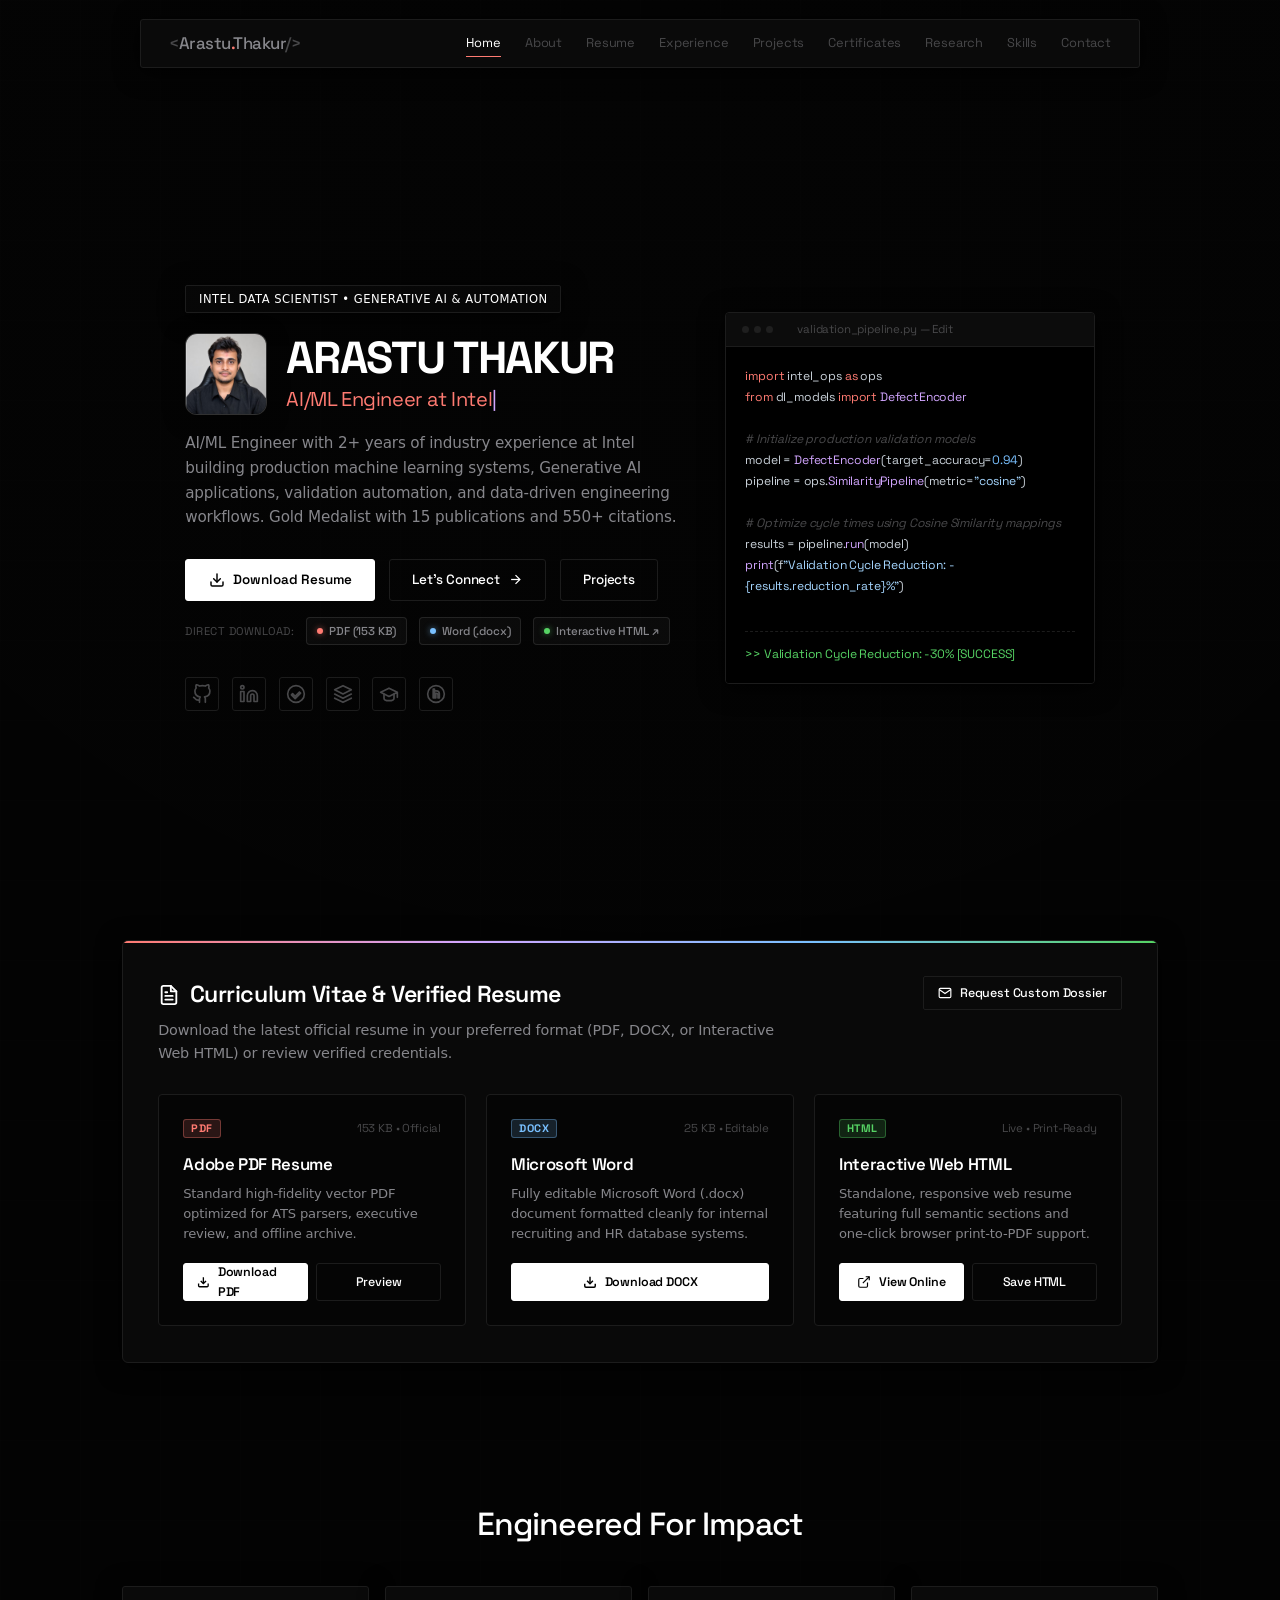
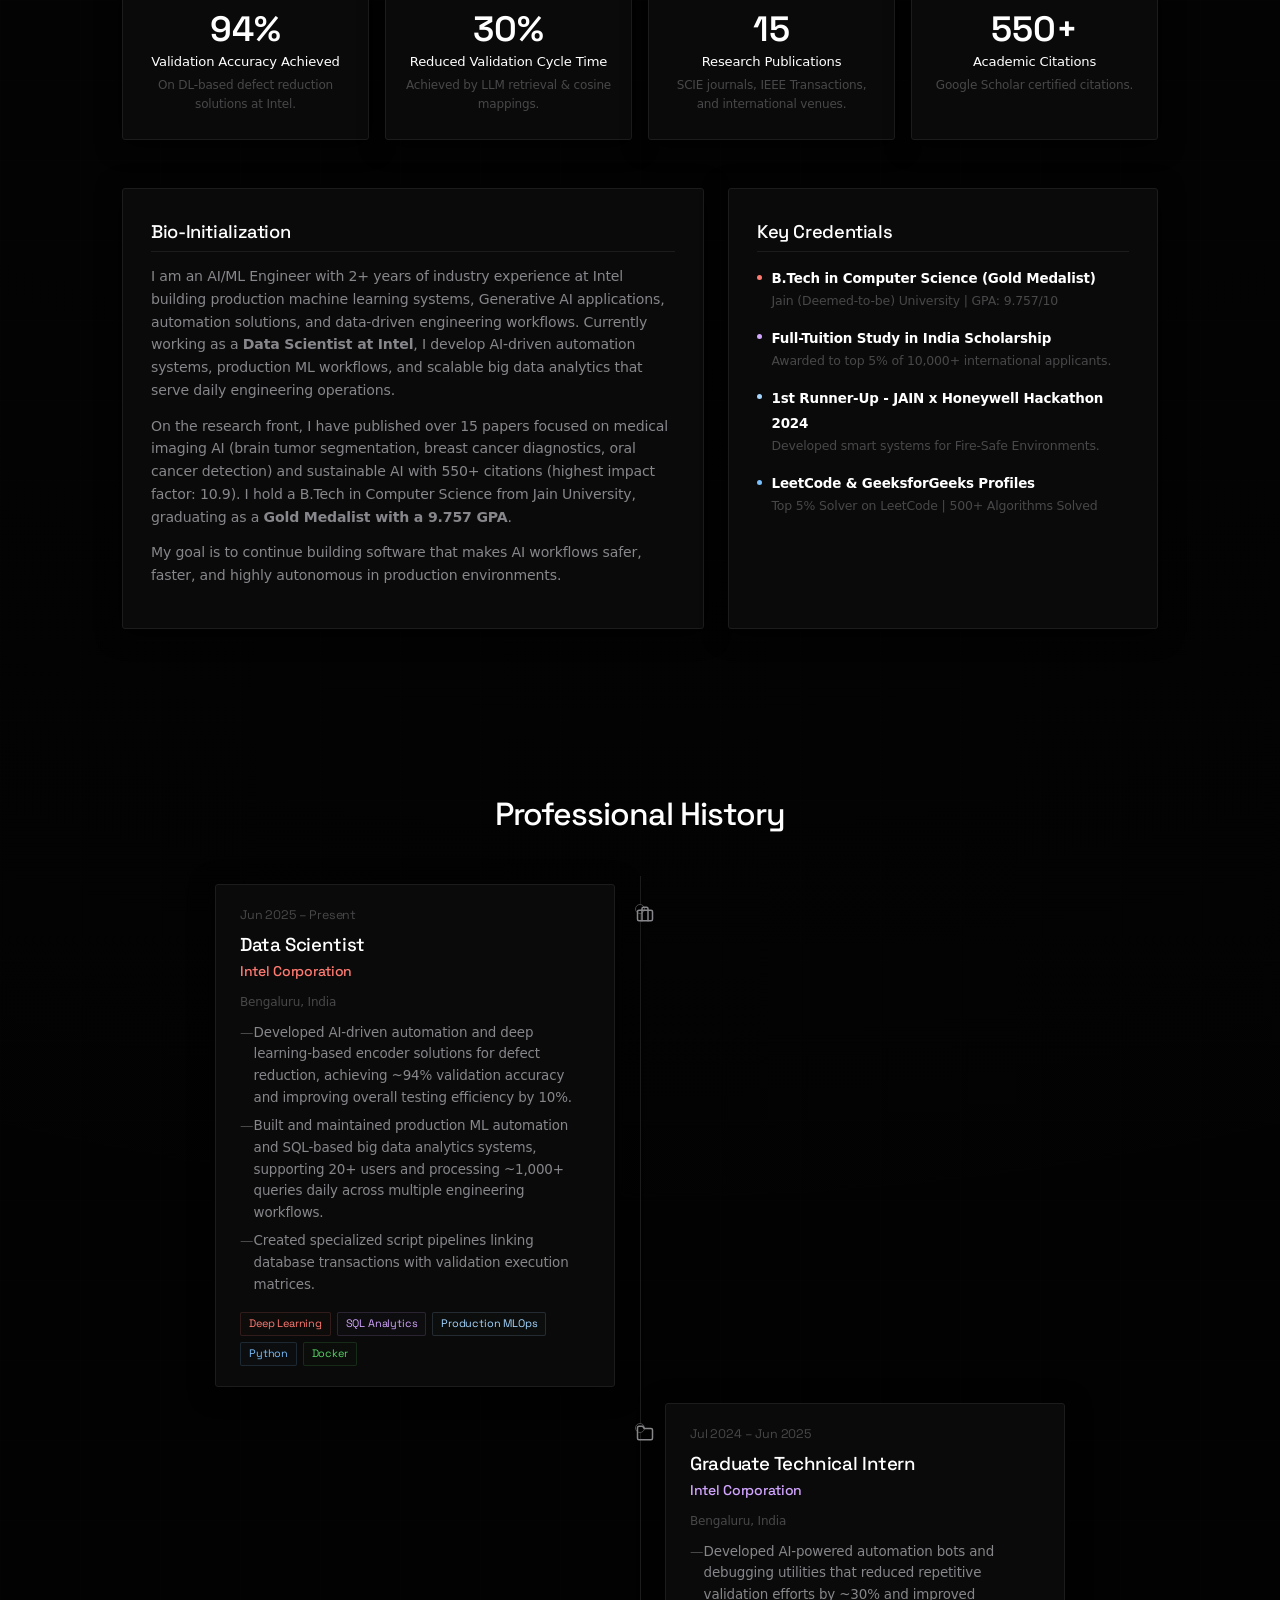
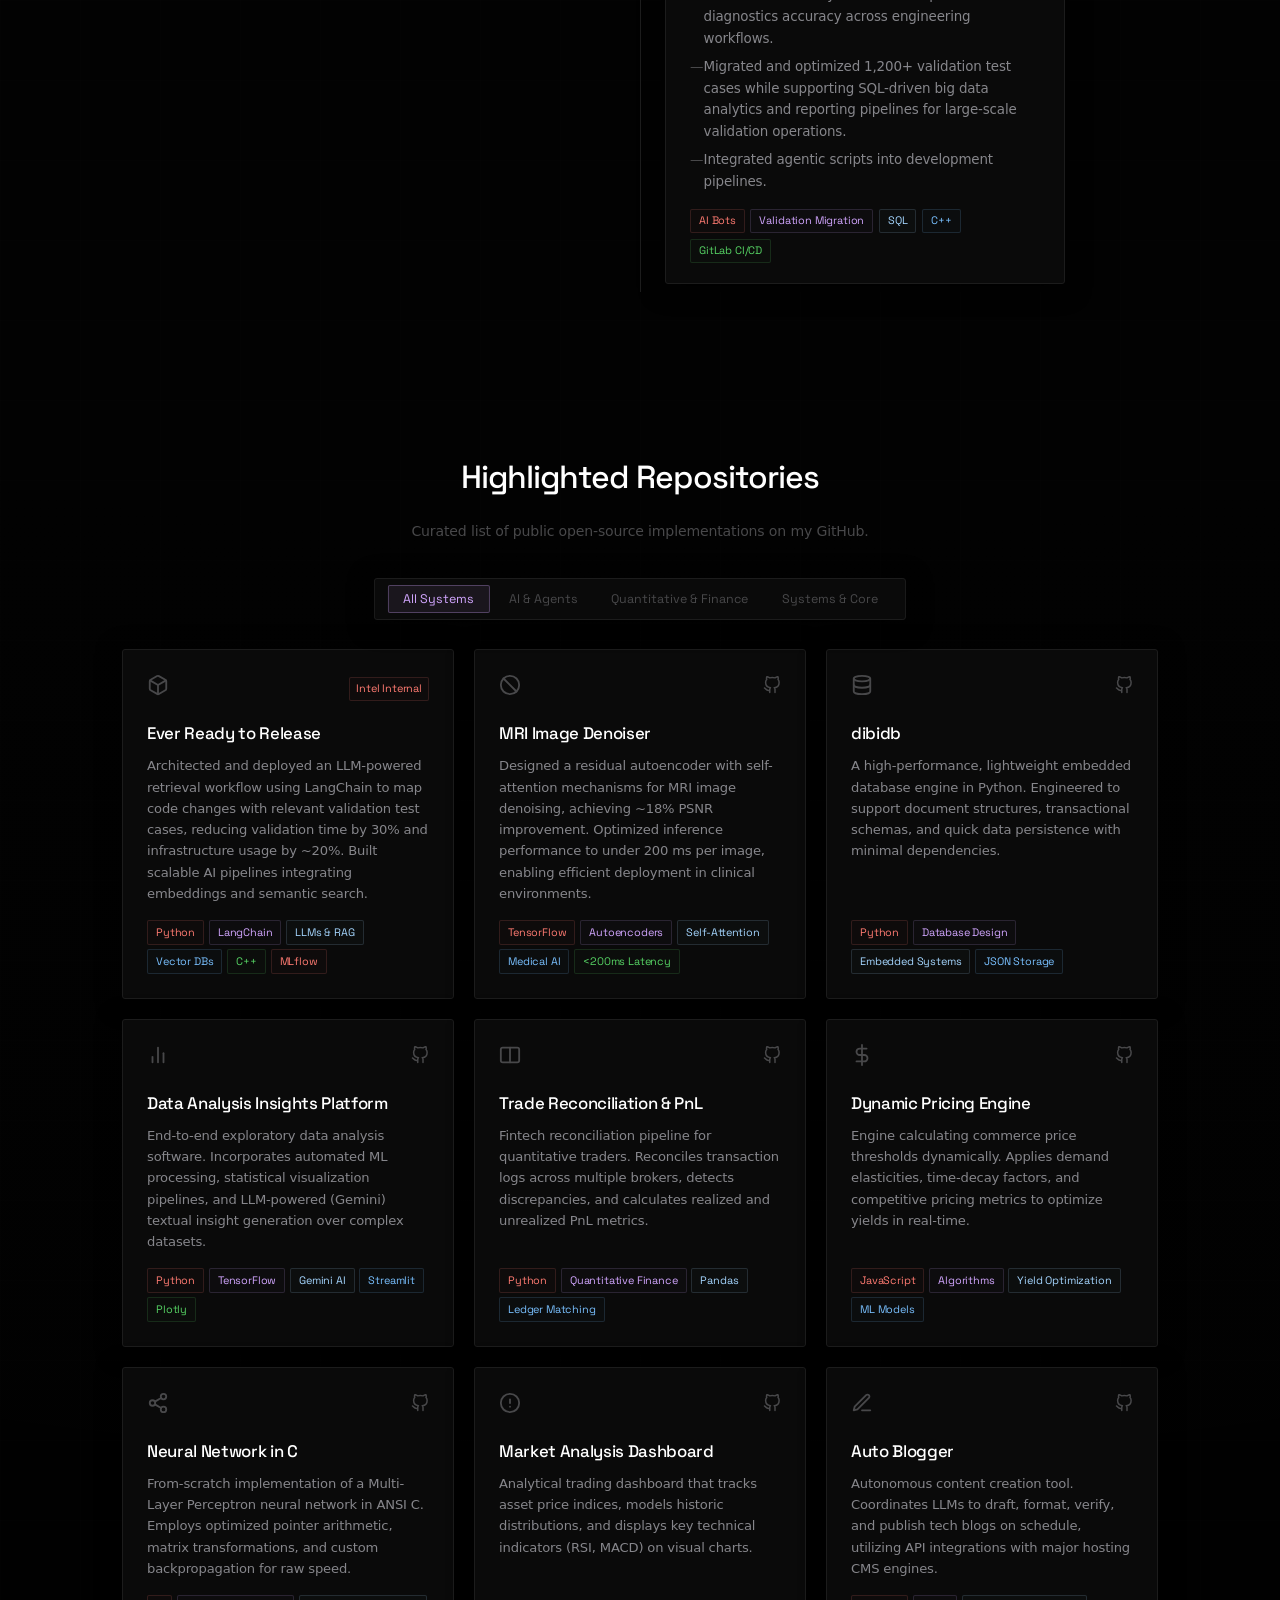
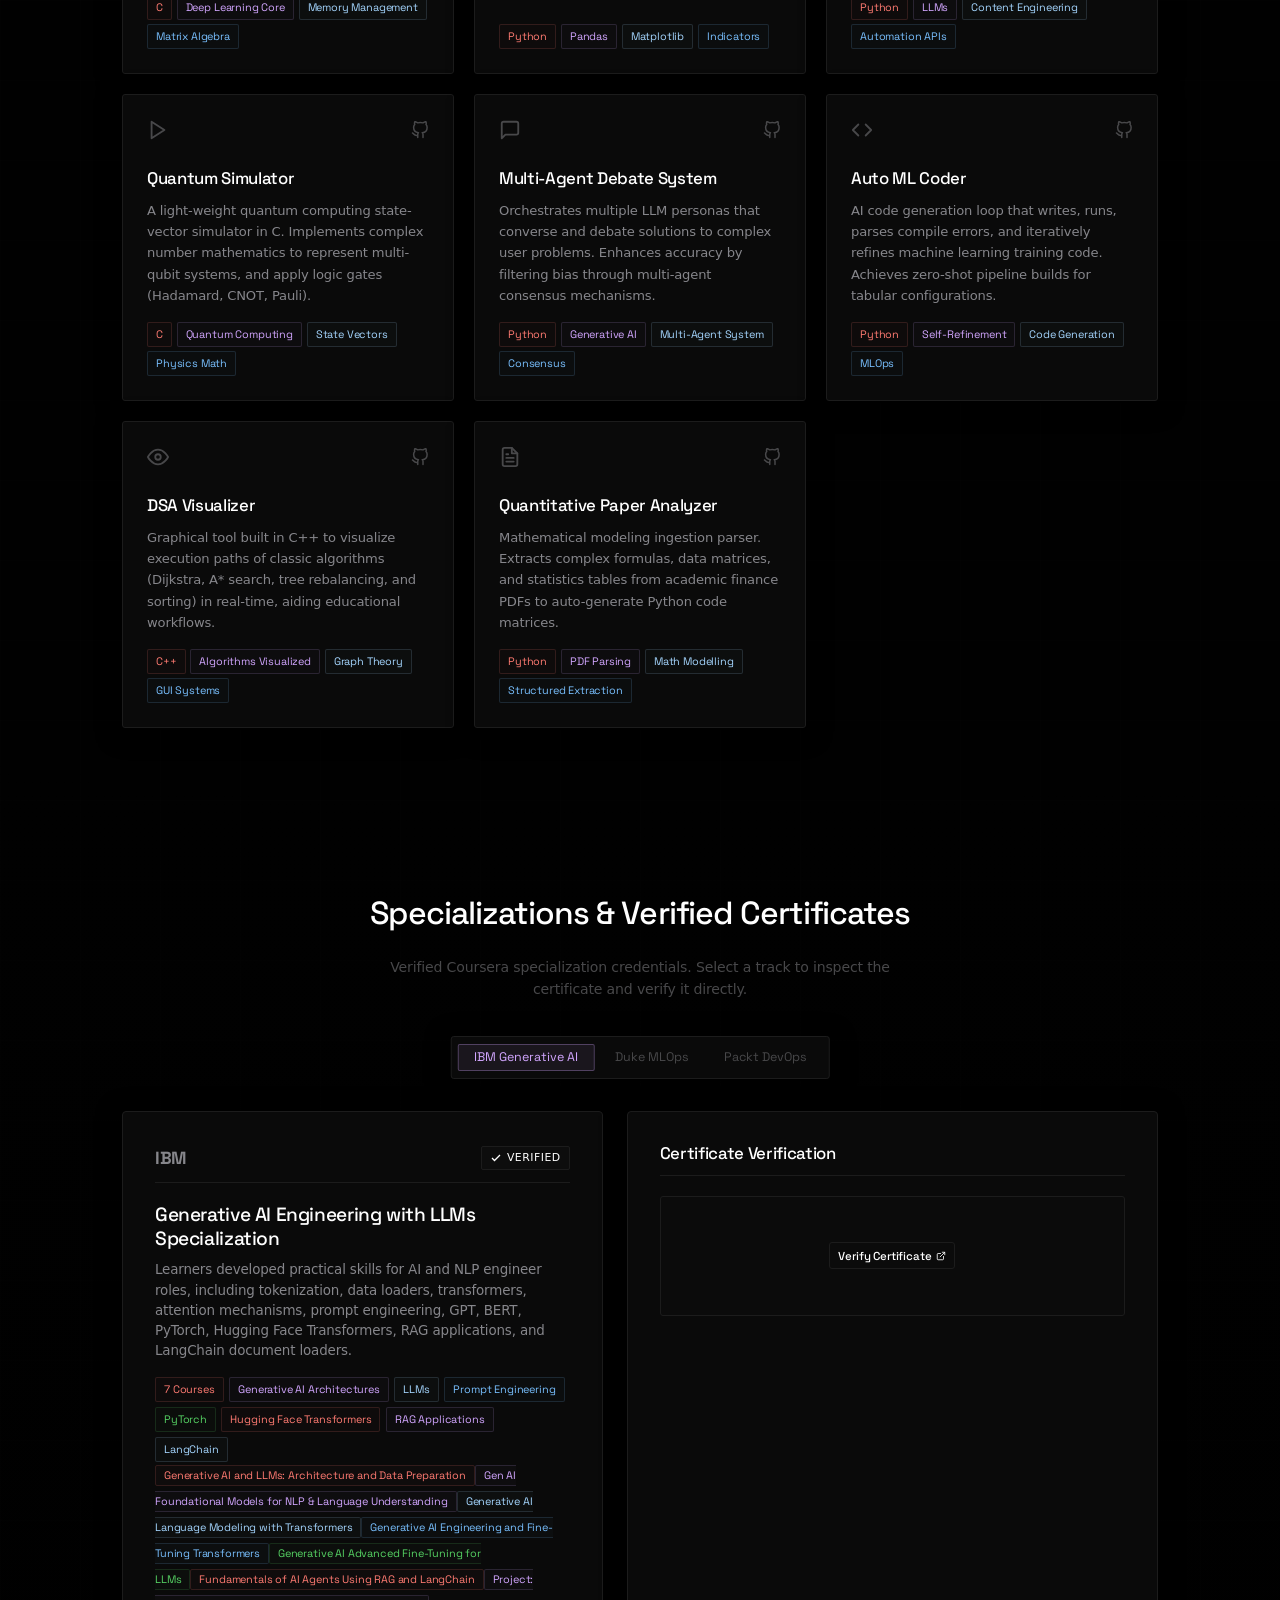
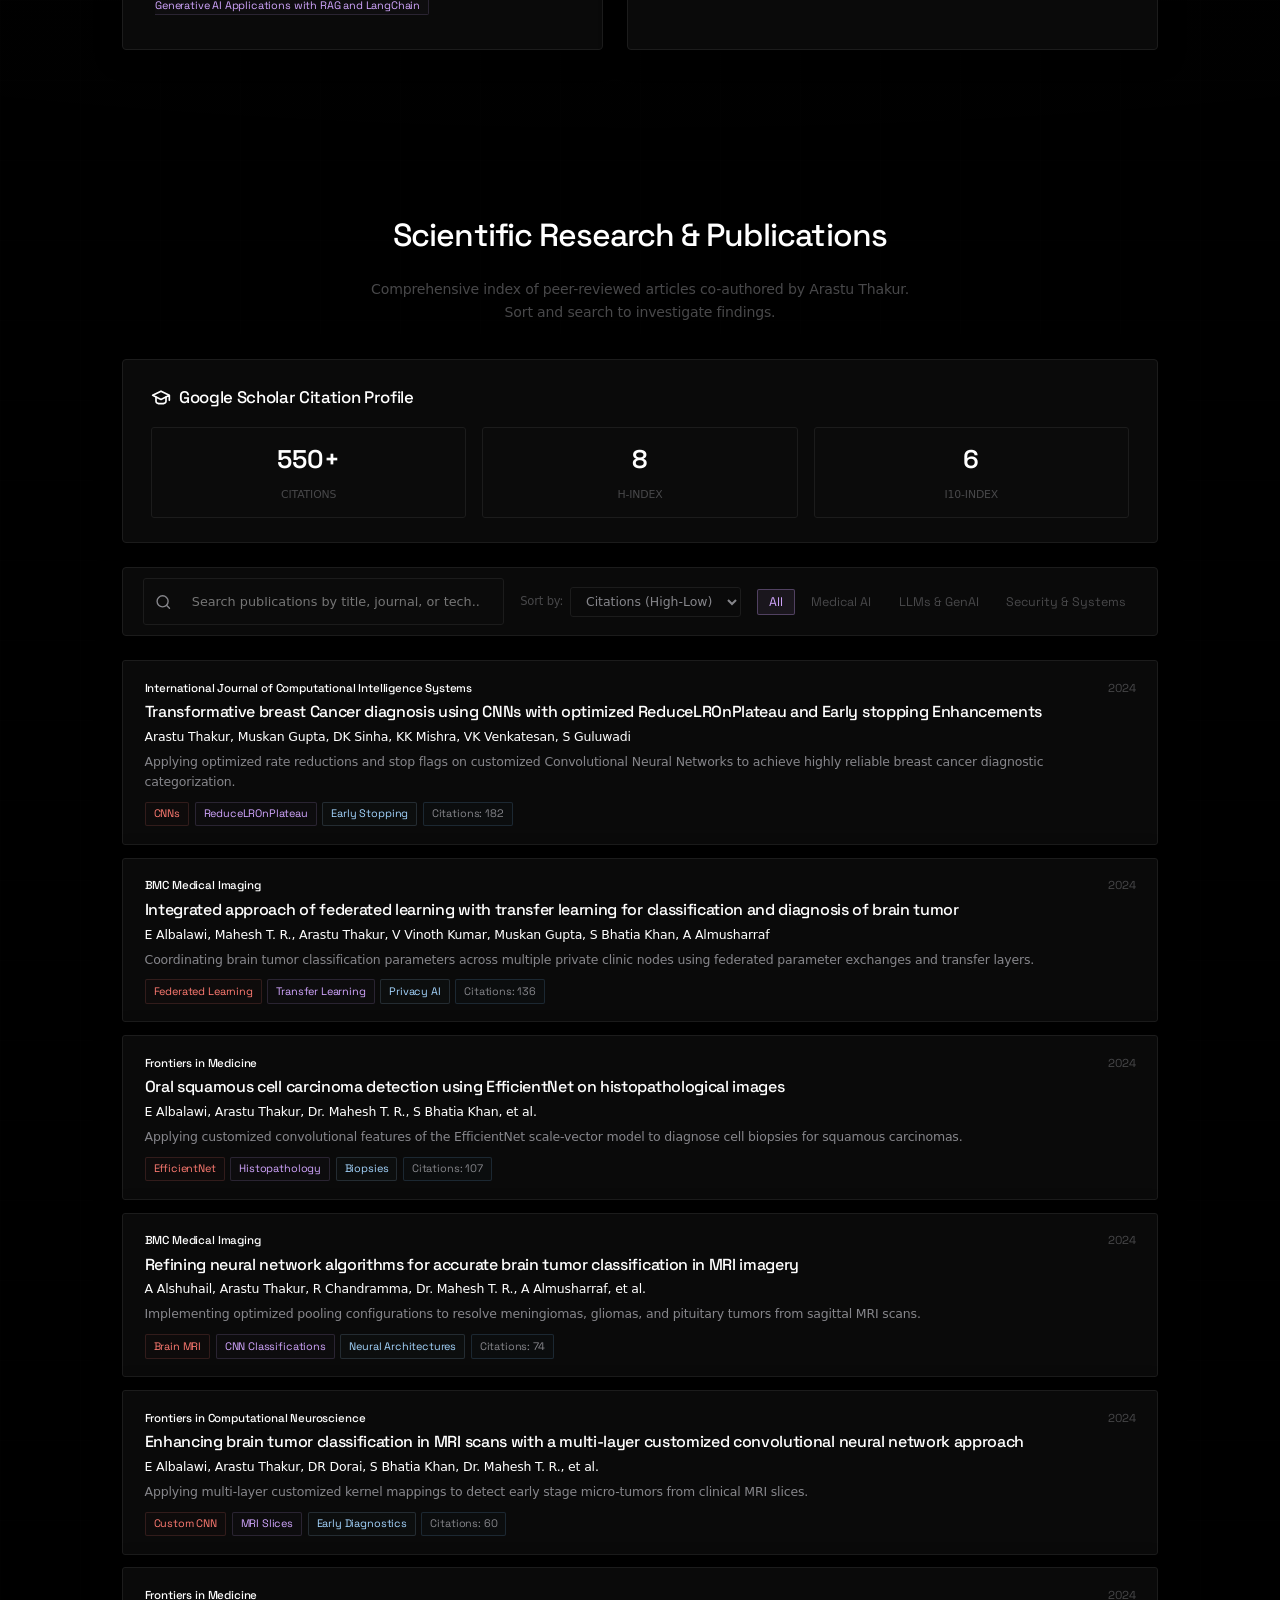
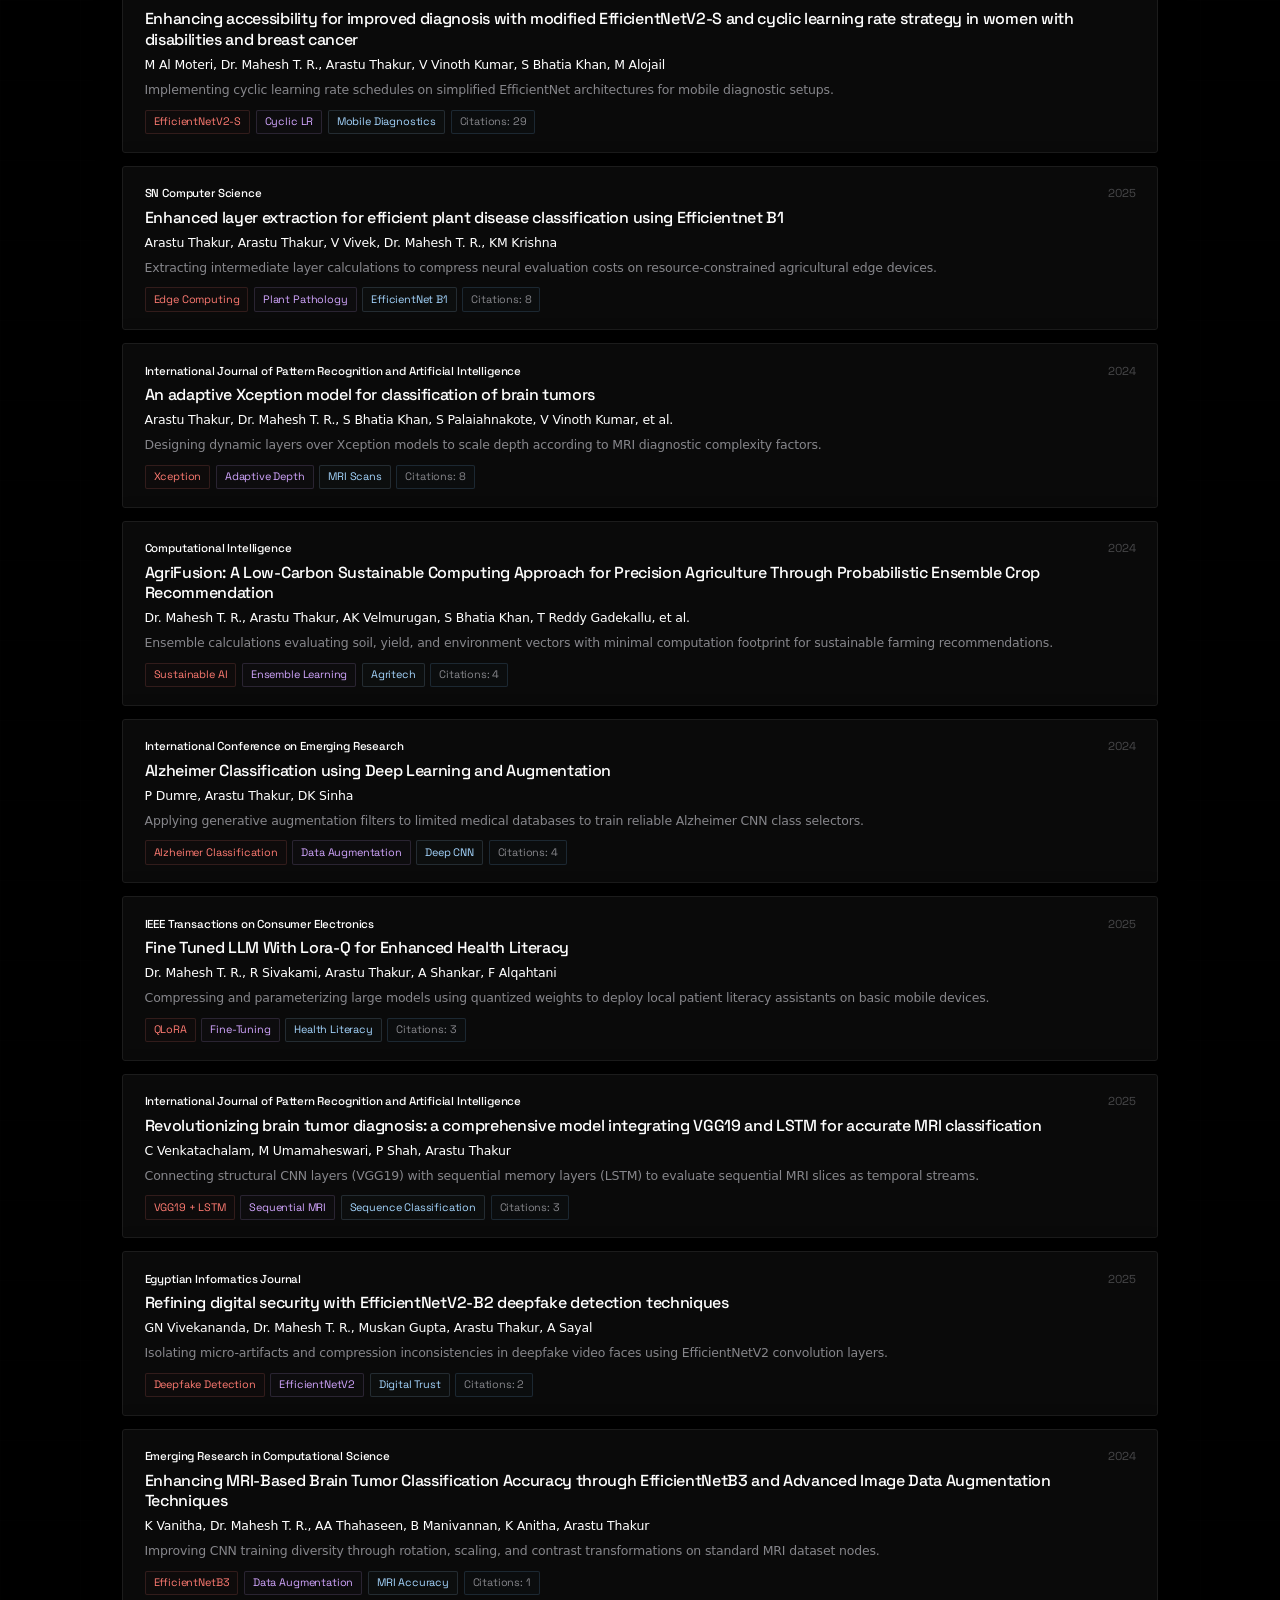
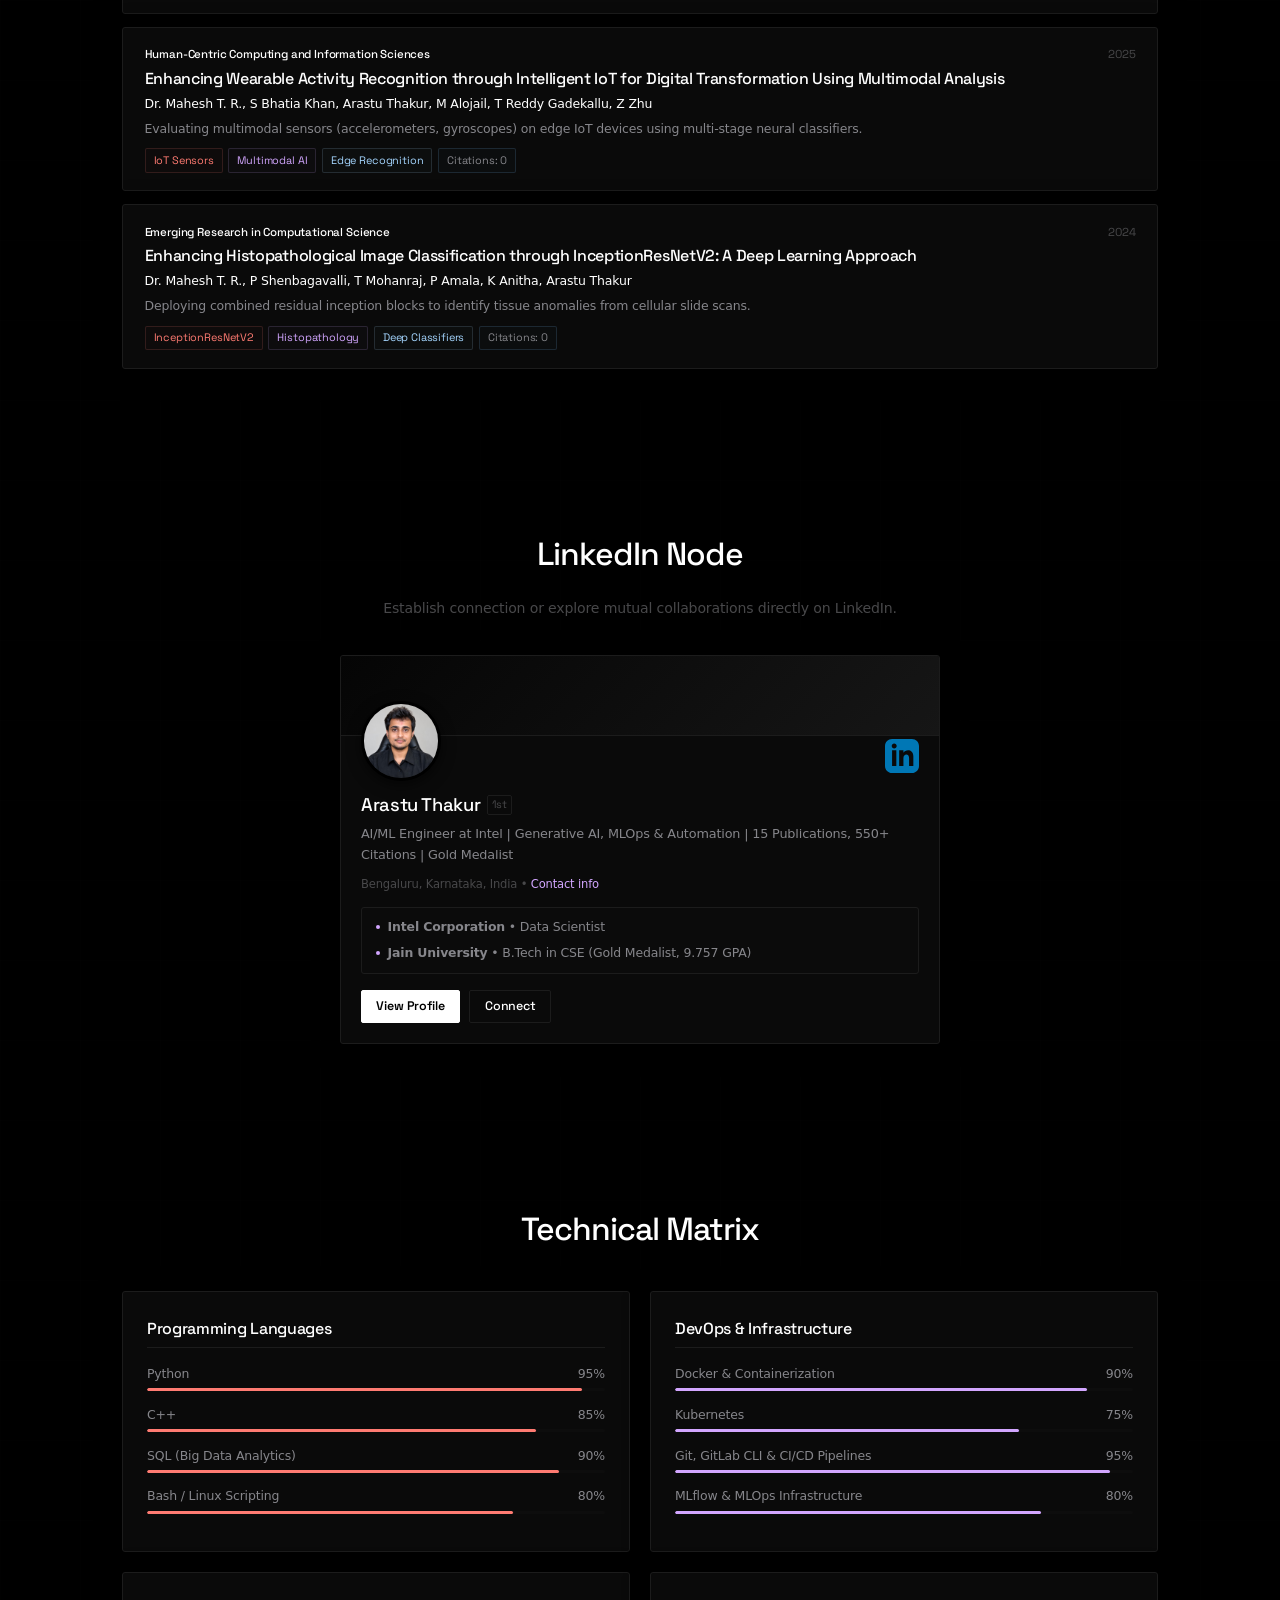
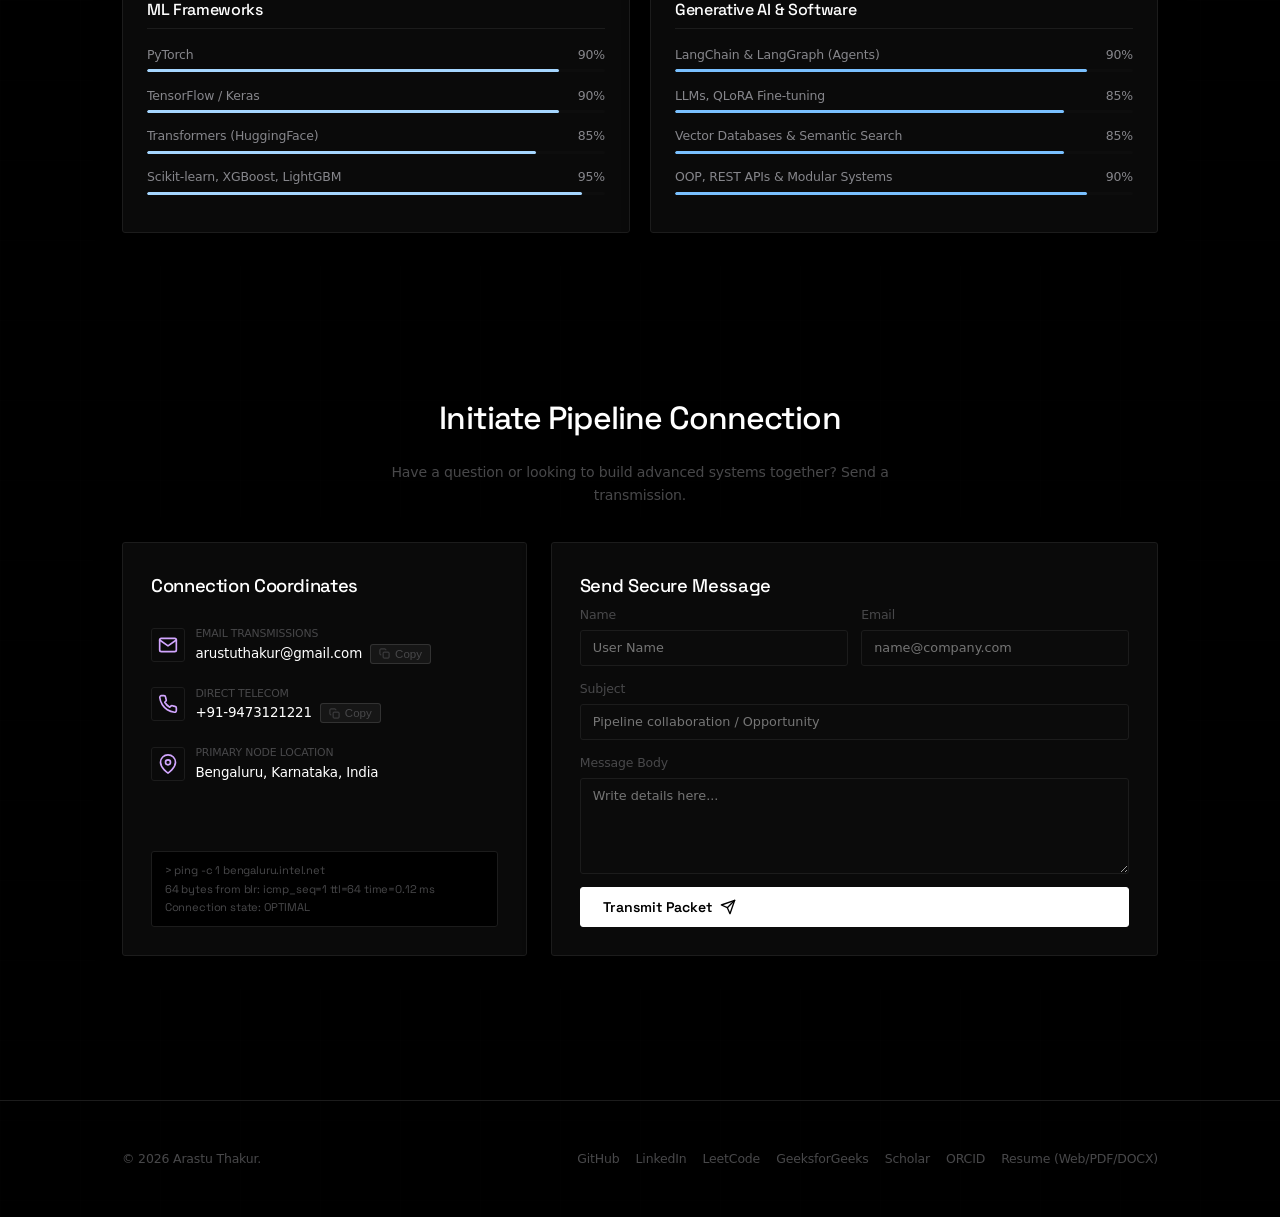
==== commit a48abd14: "fix(ui): overhaul resume download system, eliminate flexbox stretching, add modal and quickbar" ====
--- a/index.html
+++ b/index.html
@@ -66,7 +66,7 @@
   <link href="https://fonts.googleapis.com/css2?family=Outfit:wght@300;400;500;600;700;800&family=Space+Grotesk:wght@300;400;500;600;700&display=swap" rel="stylesheet">
 
   <!-- Styling -->
-  <link rel="stylesheet" href="./style.css">
+  <link rel="stylesheet" href="./style.css?v=2.2.0">
 
   <!-- JSON-LD Structured Data for SEO, AEO, and GEO -->
   <script type="application/ld+json">
@@ -196,50 +196,29 @@
             AI/ML Engineer with 2+ years of industry experience at Intel building production machine learning systems, Generative AI applications, validation automation, and data-driven engineering workflows. Gold Medalist with 15 publications and 550+ citations.
           </p>
           <div class="hero-buttons">
-            <!-- Resume Download Dropdown -->
-            <div class="resume-dropdown-wrapper">
-              <button class="btn btn-primary resume-dropdown-trigger" id="resume-menu-btn" aria-haspopup="true" aria-expanded="false" type="button">
-                <svg xmlns="http://www.w3.org/2000/svg" width="16" height="16" viewBox="0 0 24 24" fill="none" stroke="currentColor" stroke-width="2.2" stroke-linecap="round" stroke-linejoin="round"><path d="M21 15v4a2 2 0 0 1-2 2H5a2 2 0 0 1-2-2v-4"></path><polyline points="7 10 12 15 17 10"></polyline><line x1="12" y1="15" x2="12" y2="3"></line></svg>
-                Download Resume
-                <svg class="chevron-icon" xmlns="http://www.w3.org/2000/svg" width="13" height="13" viewBox="0 0 24 24" fill="none" stroke="currentColor" stroke-width="2.5"><polyline points="6 9 12 15 18 9"></polyline></svg>
-              </button>
-              <div class="resume-dropdown-menu" id="resume-menu">
-                <div class="menu-heading">Choose Format</div>
-                <!-- PDF -->
-                <a href="ArastuThakur.pdf" download="Arastu_Thakur_Resume.pdf" class="resume-menu-item" title="Download official PDF resume">
-                  <span class="format-badge pdf">PDF</span>
-                  <div class="format-details">
-                    <span class="format-title">Download PDF</span>
-                    <span class="format-sub">Standard ATS-ready document</span>
-                  </div>
-                  <svg class="format-action-icon" xmlns="http://www.w3.org/2000/svg" width="15" height="15" viewBox="0 0 24 24" fill="none" stroke="currentColor" stroke-width="2"><path d="M21 15v4a2 2 0 0 1-2 2H5a2 2 0 0 1-2-2v-4"></path><polyline points="7 10 12 15 17 10"></polyline><line x1="12" y1="15" x2="12" y2="3"></line></svg>
-                </a>
-                <!-- DOCX -->
-                <a href="ArastuThakurResume.docx" download="Arastu_Thakur_Resume.docx" class="resume-menu-item" title="Download Microsoft Word .docx resume">
-                  <span class="format-badge docx">DOCX</span>
-                  <div class="format-details">
-                    <span class="format-title">Download Word (.docx)</span>
-                    <span class="format-sub">Editable recruiter format</span>
-                  </div>
-                  <svg class="format-action-icon" xmlns="http://www.w3.org/2000/svg" width="15" height="15" viewBox="0 0 24 24" fill="none" stroke="currentColor" stroke-width="2"><path d="M21 15v4a2 2 0 0 1-2 2H5a2 2 0 0 1-2-2v-4"></path><polyline points="7 10 12 15 17 10"></polyline><line x1="12" y1="15" x2="12" y2="3"></line></svg>
-                </a>
-                <!-- HTML -->
-                <a href="./resume.html" target="_blank" class="resume-menu-item" title="Open print-ready HTML resume in browser">
-                  <span class="format-badge html">HTML</span>
-                  <div class="format-details">
-                    <span class="format-title">View / Print HTML</span>
-                    <span class="format-sub">Interactive web view & 1-click print</span>
-                  </div>
-                  <svg class="format-action-icon" xmlns="http://www.w3.org/2000/svg" width="15" height="15" viewBox="0 0 24 24" fill="none" stroke="currentColor" stroke-width="2"><path d="M18 13v6a2 2 0 0 1-2 2H5a2 2 0 0 1-2-2V8a2 2 0 0 1 2-2h6"></path><polyline points="15 3 21 3 21 9"></polyline><line x1="10" y1="14" x2="21" y2="3"></line></svg>
-                </a>
-              </div>
-            </div>
-
+            <button class="btn btn-primary" id="open-resume-modal-btn" type="button" aria-haspopup="dialog" aria-expanded="false">
+              <svg xmlns="http://www.w3.org/2000/svg" width="16" height="16" viewBox="0 0 24 24" fill="none" stroke="currentColor" stroke-width="2.2" stroke-linecap="round" stroke-linejoin="round"><path d="M21 15v4a2 2 0 0 1-2 2H5a2 2 0 0 1-2-2v-4"></path><polyline points="7 10 12 15 17 10"></polyline><line x1="12" y1="15" x2="12" y2="3"></line></svg>
+              Download Resume
+            </button>
             <a href="#contact" class="btn btn-outline">
               Let's Connect
               <svg xmlns="http://www.w3.org/2000/svg" width="15" height="15" viewBox="0 0 24 24" fill="none" stroke="currentColor" stroke-width="2"><line x1="5" y1="12" x2="19" y2="12"></line><polyline points="12 5 19 12 12 19"></polyline></svg>
             </a>
             <a href="#projects" class="btn btn-outline">Projects</a>
+          </div>
+
+          <!-- Direct 1-Click Format Quickbar -->
+          <div class="hero-resume-quickbar">
+            <span class="quickbar-label">Direct Download:</span>
+            <a href="ArastuThakur.pdf" download="Arastu_Thakur_Resume.pdf" class="format-pill pdf" title="Download official PDF resume (153 KB)">
+              <span class="pill-dot"></span> PDF (153 KB)
+            </a>
+            <a href="ArastuThakurResume.docx" download="Arastu_Thakur_Resume.docx" class="format-pill docx" title="Download Word resume (25 KB)">
+              <span class="pill-dot"></span> Word (.docx)
+            </a>
+            <a href="./resume.html" target="_blank" class="format-pill html" title="Open Interactive Web Resume">
+              <span class="pill-dot"></span> Interactive HTML &nearr;
+            </a>
           </div>
           <div class="hero-socials">
             <a href="https://github.com/arastuthakur" target="_blank" aria-label="GitHub" class="social-icon">
@@ -1555,7 +1534,86 @@
     </div>
   </footer>
 
+  <!-- RESUME DOWNLOAD MODAL -->
+  <div class="resume-modal-overlay" id="resume-download-modal" role="dialog" aria-modal="true" aria-labelledby="resume-modal-title">
+    <div class="resume-modal-container">
+      <div class="resume-modal-header">
+        <div class="resume-modal-title-group">
+          <h3 id="resume-modal-title">
+            <svg xmlns="http://www.w3.org/2000/svg" width="20" height="20" viewBox="0 0 24 24" fill="none" stroke="currentColor" stroke-width="2.2"><path d="M21 15v4a2 2 0 0 1-2 2H5a2 2 0 0 1-2-2v-4"></path><polyline points="7 10 12 15 17 10"></polyline><line x1="12" y1="15" x2="12" y2="3"></line></svg>
+            Select Resume Format
+          </h3>
+          <p>Official verified credentials &bull; Data Scientist &amp; AI Engineer at Intel</p>
+        </div>
+        <button class="resume-modal-close-btn" id="close-resume-modal-btn" aria-label="Close dialog" type="button">
+          <svg xmlns="http://www.w3.org/2000/svg" width="16" height="16" viewBox="0 0 24 24" fill="none" stroke="currentColor" stroke-width="2.5"><line x1="18" y1="6" x2="6" y2="18"></line><line x1="6" y1="6" x2="18" y2="18"></line></svg>
+        </button>
+      </div>
+
+      <div class="resume-modal-body">
+        <!-- PDF Card -->
+        <div class="modal-option-card">
+          <div class="modal-card-info">
+            <div class="modal-badge-row">
+              <span class="format-badge pdf">PDF</span>
+              <span class="option-meta">153 KB &bull; ATS-Optimized</span>
+            </div>
+            <div class="modal-card-title">Adobe PDF Document</div>
+            <div class="modal-card-desc">Standard high-fidelity vector PDF format optimized for ATS scanners, recruiter screening, and archival.</div>
+          </div>
+          <div class="modal-card-actions">
+            <a href="ArastuThakur.pdf" download="Arastu_Thakur_Resume.pdf" class="btn btn-primary" title="Download official PDF">
+              Download
+            </a>
+            <a href="ArastuThakur.pdf" target="_blank" class="btn btn-outline" title="Preview PDF in new tab">
+              Preview
+            </a>
+          </div>
+        </div>
+
+        <!-- Word DOCX Card -->
+        <div class="modal-option-card">
+          <div class="modal-card-info">
+            <div class="modal-badge-row">
+              <span class="format-badge docx">DOCX</span>
+              <span class="option-meta">25 KB &bull; Fully Editable</span>
+            </div>
+            <div class="modal-card-title">Microsoft Word (.docx)</div>
+            <div class="modal-card-desc">Clean, editable Word document formatted specifically for internal recruiter databases and HR pipelines.</div>
+          </div>
+          <div class="modal-card-actions">
+            <a href="ArastuThakurResume.docx" download="Arastu_Thakur_Resume.docx" class="btn btn-primary" title="Download Word DOCX">
+              Download
+            </a>
+          </div>
+        </div>
+
+        <!-- Interactive HTML Card -->
+        <div class="modal-option-card">
+          <div class="modal-card-info">
+            <div class="modal-badge-row">
+              <span class="format-badge html">HTML</span>
+              <span class="option-meta">Live &bull; Web View &bull; 1-Click Print</span>
+            </div>
+            <div class="modal-card-title">Interactive Web Resume</div>
+            <div class="modal-card-desc">Responsive standalone web resume featuring interactive filtering, verification links, and browser print-to-PDF support.</div>
+          </div>
+          <div class="modal-card-actions">
+            <a href="./resume.html" target="_blank" class="btn btn-primary" title="Open Interactive Web Resume">
+              Open Live
+            </a>
+          </div>
+        </div>
+      </div>
+
+      <div class="resume-modal-footer">
+        <span>Need a tailored dossier or confidential technical profile?</span>
+        <a href="mailto:arustuthakur@gmail.com">Request via Email &rarr;</a>
+      </div>
+    </div>
+  </div>
+
   <!-- Scripts -->
-  <script src="./script.js"></script>
+  <script src="./script.js?v=2.2.0"></script>
 </body>
 </html>
--- a/style.css
+++ b/style.css
@@ -331,9 +331,76 @@
 
 .hero-buttons {
   display: flex;
-  gap: 0.8rem;
-  margin-bottom: 2.2rem;
-}
+  align-items: center;
+  flex-wrap: wrap;
+  gap: 0.85rem;
+  margin-bottom: 1rem;
+}
+
+.hero-buttons .btn {
+  height: 42px;
+  display: inline-flex;
+  align-items: center;
+  justify-content: center;
+  white-space: nowrap;
+  font-size: 0.84rem;
+  padding: 0.65rem 1.4rem;
+}
+
+.hero-resume-quickbar {
+  display: flex;
+  align-items: center;
+  flex-wrap: wrap;
+  gap: 0.5rem 0.75rem;
+  margin-bottom: 2rem;
+  font-size: 0.76rem;
+  color: var(--text-muted);
+}
+
+.quickbar-label {
+  font-family: var(--font-code);
+  font-size: 0.7rem;
+  letter-spacing: 0.5px;
+  text-transform: uppercase;
+  color: var(--text-muted);
+}
+
+.format-pill {
+  display: inline-flex;
+  align-items: center;
+  gap: 6px;
+  padding: 4px 10px;
+  border-radius: 4px;
+  font-family: var(--font-code);
+  font-size: 0.72rem;
+  font-weight: 500;
+  text-decoration: none;
+  background: rgba(255, 255, 255, 0.03);
+  border: 1px solid rgba(255, 255, 255, 0.1);
+  color: var(--text-main);
+  transition: all 0.2s cubic-bezier(0.16, 1, 0.3, 1);
+}
+
+.format-pill .pill-dot {
+  width: 6px;
+  height: 6px;
+  border-radius: 50%;
+  flex-shrink: 0;
+}
+
+.format-pill.pdf .pill-dot { background: #ff7b72; box-shadow: 0 0 6px rgba(255, 123, 114, 0.6); }
+.format-pill.docx .pill-dot { background: #79c0ff; box-shadow: 0 0 6px rgba(121, 192, 255, 0.6); }
+.format-pill.html .pill-dot { background: #56d364; box-shadow: 0 0 6px rgba(86, 211, 100, 0.6); }
+
+.format-pill:hover {
+  transform: translateY(-1px);
+  background: rgba(255, 255, 255, 0.08);
+  color: #ffffff;
+}
+
+.format-pill.pdf:hover { border-color: rgba(255, 123, 114, 0.5); }
+.format-pill.docx:hover { border-color: rgba(121, 192, 255, 0.5); }
+.format-pill.html:hover { border-color: rgba(86, 211, 100, 0.5); }
 
 .hero-socials {
   display: flex;
@@ -1566,6 +1633,378 @@
 }
 
 .w-full { width: 100%; }
+
+/* -------------------- RESUME BADGES & FORMAT SYSTEM -------------------- */
+.format-badge {
+  font-family: var(--font-code);
+  font-size: 0.68rem;
+  font-weight: 700;
+  padding: 3px 7px;
+  border-radius: 3px;
+  text-transform: uppercase;
+  flex-shrink: 0;
+  line-height: 1;
+  display: inline-flex;
+  align-items: center;
+  letter-spacing: 0.5px;
+}
+
+.format-badge.pdf {
+  background: rgba(255, 123, 114, 0.15);
+  color: #ff7b72;
+  border: 1px solid rgba(255, 123, 114, 0.35);
+}
+
+.format-badge.docx {
+  background: rgba(121, 192, 255, 0.15);
+  color: #79c0ff;
+  border: 1px solid rgba(121, 192, 255, 0.35);
+}
+
+.format-badge.html {
+  background: rgba(86, 211, 100, 0.15);
+  color: #56d364;
+  border: 1px solid rgba(86, 211, 100, 0.35);
+}
+
+/* -------------------- RESUME HUB SECTION -------------------- */
+.resume-hub-section {
+  padding: 2.5rem 0 3.5rem 0;
+}
+
+.resume-hub-card {
+  border: 1px solid var(--border-glass);
+  border-radius: 6px;
+  padding: 2.2rem;
+  background: #090909;
+  position: relative;
+  overflow: hidden;
+}
+
+.resume-hub-card::before {
+  content: '';
+  position: absolute;
+  top: 0;
+  left: 0;
+  right: 0;
+  height: 2px;
+  background: linear-gradient(90deg, #ff7b72, #d2a6ff, #79c0ff, #56d364);
+}
+
+.resume-hub-header {
+  display: flex;
+  justify-content: space-between;
+  align-items: flex-start;
+  flex-wrap: wrap;
+  gap: 1rem;
+  margin-bottom: 1.8rem;
+}
+
+.resume-hub-title-group h3 {
+  font-size: 1.45rem;
+  font-weight: 600;
+  color: var(--text-bright);
+  display: flex;
+  align-items: center;
+  gap: 0.6rem;
+}
+
+.resume-hub-title-group p {
+  color: var(--text-main);
+  font-size: 0.9rem;
+  margin-top: 0.3rem;
+  max-width: 650px;
+}
+
+.resume-options-grid {
+  display: grid;
+  grid-template-columns: repeat(3, 1fr);
+  gap: 1.25rem;
+}
+
+.resume-option-card {
+  background: #050505;
+  border: 1px solid var(--border-glass);
+  border-radius: 4px;
+  padding: 1.5rem;
+  display: flex;
+  flex-direction: column;
+  justify-content: space-between;
+  transition: var(--transition-smooth);
+}
+
+.resume-option-card:hover {
+  border-color: rgba(255, 255, 255, 0.25);
+  transform: translateY(-2px);
+  box-shadow: 0 10px 28px rgba(0, 0, 0, 0.55);
+}
+
+.option-card-top {
+  margin-bottom: 1.25rem;
+}
+
+.option-badge-row {
+  display: flex;
+  justify-content: space-between;
+  align-items: center;
+  margin-bottom: 0.8rem;
+}
+
+.option-meta {
+  font-size: 0.72rem;
+  color: var(--text-muted);
+  font-family: var(--font-code);
+}
+
+.option-card-title {
+  font-size: 1.05rem;
+  font-weight: 600;
+  color: var(--text-bright);
+  margin-bottom: 0.4rem;
+}
+
+.option-card-desc {
+  font-size: 0.82rem;
+  color: var(--text-main);
+  line-height: 1.5;
+}
+
+.option-card-actions {
+  display: flex;
+  gap: 0.5rem;
+  margin-top: auto;
+}
+
+.option-card-actions .btn {
+  flex: 1;
+  justify-content: center;
+  font-size: 0.78rem;
+  padding: 0.52rem 0.8rem;
+  height: 38px;
+}
+
+/* -------------------- RESUME MODAL SYSTEM -------------------- */
+.resume-modal-overlay {
+  position: fixed;
+  inset: 0;
+  background: rgba(0, 0, 0, 0.8);
+  backdrop-filter: blur(8px);
+  -webkit-backdrop-filter: blur(8px);
+  display: flex;
+  align-items: center;
+  justify-content: center;
+  padding: 1.25rem;
+  z-index: 999999;
+  opacity: 0;
+  pointer-events: none;
+  visibility: hidden;
+  transition: opacity 0.22s cubic-bezier(0.16, 1, 0.3, 1), visibility 0.22s ease;
+}
+
+.resume-modal-overlay.open {
+  opacity: 1;
+  pointer-events: auto;
+  visibility: visible;
+}
+
+.resume-modal-container {
+  background: #0d0d0d;
+  border: 1px solid #282828;
+  border-radius: 8px;
+  width: 100%;
+  max-width: 580px;
+  box-shadow: 0 24px 60px rgba(0, 0, 0, 0.9), 0 0 0 1px rgba(255, 255, 255, 0.06);
+  overflow: hidden;
+  transform: translateY(16px) scale(0.98);
+  transition: transform 0.22s cubic-bezier(0.16, 1, 0.3, 1);
+  position: relative;
+}
+
+.resume-modal-overlay.open .resume-modal-container {
+  transform: translateY(0) scale(1);
+}
+
+.resume-modal-header {
+  padding: 1.25rem 1.4rem;
+  display: flex;
+  justify-content: space-between;
+  align-items: flex-start;
+  border-bottom: 1px solid #1a1a1a;
+  background: #111111;
+}
+
+.resume-modal-title-group h3 {
+  font-size: 1.15rem;
+  font-weight: 600;
+  color: #ffffff;
+  display: flex;
+  align-items: center;
+  gap: 0.5rem;
+}
+
+.resume-modal-title-group p {
+  font-size: 0.78rem;
+  color: var(--text-muted);
+  margin-top: 0.25rem;
+}
+
+.resume-modal-close-btn {
+  background: transparent;
+  border: 1px solid rgba(255, 255, 255, 0.1);
+  border-radius: 4px;
+  color: var(--text-muted);
+  width: 30px;
+  height: 30px;
+  display: flex;
+  align-items: center;
+  justify-content: center;
+  cursor: pointer;
+  transition: all 0.15s ease;
+  flex-shrink: 0;
+}
+
+.resume-modal-close-btn:hover {
+  background: rgba(255, 255, 255, 0.1);
+  color: #ffffff;
+  border-color: rgba(255, 255, 255, 0.3);
+}
+
+.resume-modal-body {
+  padding: 1.25rem 1.4rem;
+  display: flex;
+  flex-direction: column;
+  gap: 0.85rem;
+  max-height: 70vh;
+  overflow-y: auto;
+}
+
+.modal-option-card {
+  display: flex;
+  align-items: center;
+  justify-content: space-between;
+  gap: 1rem;
+  padding: 1rem 1.15rem;
+  background: #070707;
+  border: 1px solid #1f1f1f;
+  border-radius: 6px;
+  transition: all 0.18s cubic-bezier(0.16, 1, 0.3, 1);
+}
+
+.modal-option-card:hover {
+  background: #121212;
+  border-color: rgba(255, 255, 255, 0.2);
+  transform: translateY(-1px);
+}
+
+.modal-card-info {
+  display: flex;
+  flex-direction: column;
+  gap: 0.2rem;
+  flex: 1;
+}
+
+.modal-badge-row {
+  display: flex;
+  align-items: center;
+  gap: 0.5rem;
+}
+
+.modal-card-title {
+  font-size: 0.92rem;
+  font-weight: 600;
+  color: #ffffff;
+}
+
+.modal-card-desc {
+  font-size: 0.74rem;
+  color: var(--text-muted);
+  line-height: 1.35;
+}
+
+.modal-card-actions {
+  display: flex;
+  gap: 0.45rem;
+  align-items: center;
+  flex-shrink: 0;
+}
+
+.modal-card-actions .btn {
+  padding: 0.45rem 0.85rem;
+  font-size: 0.76rem;
+  height: 35px;
+}
+
+.resume-modal-footer {
+  padding: 0.9rem 1.4rem;
+  background: #090909;
+  border-top: 1px solid #1a1a1a;
+  display: flex;
+  justify-content: space-between;
+  align-items: center;
+  font-size: 0.76rem;
+  color: var(--text-muted);
+}
+
+.resume-modal-footer a {
+  color: var(--text-bright);
+  text-decoration: underline;
+  transition: color 0.15s ease;
+}
+
+.resume-modal-footer a:hover {
+  color: #ff7b72;
+}
+
+/* Toast Notice */
+.toast-notice {
+  position: fixed;
+  bottom: 24px;
+  right: 24px;
+  background: #141414;
+  border: 1px solid #333;
+  color: #fff;
+  padding: 10px 18px;
+  border-radius: 6px;
+  font-family: var(--font-heading);
+  font-size: 0.82rem;
+  display: flex;
+  align-items: center;
+  gap: 8px;
+  z-index: 2000000;
+  box-shadow: 0 10px 30px rgba(0,0,0,0.8);
+  transform: translateY(100px);
+  opacity: 0;
+  transition: transform 0.25s cubic-bezier(0.16, 1, 0.3, 1), opacity 0.25s ease;
+  pointer-events: none;
+}
+
+.toast-notice.show {
+  transform: translateY(0);
+  opacity: 1;
+}
+
+/* Quick copy button */
+.copy-pill-btn {
+  display: inline-flex;
+  align-items: center;
+  gap: 5px;
+  padding: 3px 8px;
+  font-size: 0.72rem;
+  background: rgba(255, 255, 255, 0.05);
+  border: 1px solid rgba(255, 255, 255, 0.12);
+  border-radius: 3px;
+  color: var(--text-muted);
+  cursor: pointer;
+  transition: all 0.15s ease;
+  margin-left: 8px;
+  vertical-align: middle;
+}
+
+.copy-pill-btn:hover {
+  background: rgba(255, 255, 255, 0.14);
+  color: var(--text-bright);
+  border-color: rgba(255, 255, 255, 0.3);
+}
 
 /* -------------------- FOOTER -------------------- */
 footer {
@@ -1805,308 +2244,6 @@
   .form-row {
     grid-template-columns: 1fr;
   }
-}
-
-/* -------------------- RESUME DOWNLOAD SYSTEM -------------------- */
-.resume-dropdown-wrapper {
-  position: relative;
-  display: inline-block;
-}
-
-.resume-dropdown-trigger {
-  display: inline-flex;
-  align-items: center;
-  gap: 0.5rem;
-  background: #ffffff;
-  color: #000000;
-  border: 1px solid #ffffff;
-  font-weight: 600;
-}
-
-.resume-dropdown-trigger:hover {
-  background: transparent;
-  color: #ffffff;
-}
-
-.resume-dropdown-trigger .chevron-icon {
-  transition: transform 0.2s ease;
-}
-
-.resume-dropdown-wrapper.active .chevron-icon {
-  transform: rotate(180deg);
-}
-
-.resume-dropdown-menu {
-  position: absolute;
-  top: calc(100% + 8px);
-  left: 0;
-  min-width: 290px;
-  background: #0d0d0d;
-  border: 1px solid #282828;
-  border-radius: 6px;
-  box-shadow: 0 16px 40px rgba(0, 0, 0, 0.85);
-  padding: 8px;
-  z-index: 1000;
-  opacity: 0;
-  pointer-events: none;
-  transform: translateY(-8px);
-  transition: opacity 0.2s cubic-bezier(0.16, 1, 0.3, 1), transform 0.2s cubic-bezier(0.16, 1, 0.3, 1);
-}
-
-.resume-dropdown-wrapper.active .resume-dropdown-menu {
-  opacity: 1;
-  pointer-events: auto;
-  transform: translateY(0);
-}
-
-.resume-dropdown-menu .menu-heading {
-  font-family: var(--font-heading);
-  font-size: 0.7rem;
-  letter-spacing: 0.6px;
-  color: var(--text-muted);
-  text-transform: uppercase;
-  padding: 6px 10px 4px 10px;
-  border-bottom: 1px solid #1a1a1a;
-  margin-bottom: 4px;
-}
-
-.resume-menu-item {
-  display: flex;
-  align-items: center;
-  gap: 10px;
-  padding: 9px 10px;
-  border-radius: 4px;
-  text-decoration: none;
-  transition: background 0.15s ease, transform 0.15s ease;
-}
-
-.resume-menu-item:hover {
-  background: #1c1c1c;
-  transform: translateX(2px);
-}
-
-.format-badge {
-  font-family: var(--font-code);
-  font-size: 0.68rem;
-  font-weight: 700;
-  padding: 3px 6px;
-  border-radius: 3px;
-  text-transform: uppercase;
-  flex-shrink: 0;
-  line-height: 1;
-}
-
-.format-badge.pdf {
-  background: rgba(255, 123, 114, 0.18);
-  color: #ff7b72;
-  border: 1px solid rgba(255, 123, 114, 0.35);
-}
-
-.format-badge.docx {
-  background: rgba(121, 192, 255, 0.18);
-  color: #79c0ff;
-  border: 1px solid rgba(121, 192, 255, 0.35);
-}
-
-.format-badge.html {
-  background: rgba(86, 211, 100, 0.18);
-  color: #56d364;
-  border: 1px solid rgba(86, 211, 100, 0.35);
-}
-
-.format-details {
-  display: flex;
-  flex-direction: column;
-  flex-grow: 1;
-}
-
-.format-title {
-  font-family: var(--font-heading);
-  font-size: 0.82rem;
-  font-weight: 600;
-  color: var(--text-bright);
-}
-
-.format-sub {
-  font-size: 0.7rem;
-  color: var(--text-muted);
-}
-
-.format-action-icon {
-  color: var(--text-muted);
-  opacity: 0.7;
-  transition: opacity 0.15s ease, color 0.15s ease;
-}
-
-.resume-menu-item:hover .format-action-icon {
-  opacity: 1;
-  color: var(--text-bright);
-}
-
-/* -------------------- RESUME HUB SECTION -------------------- */
-.resume-hub-section {
-  padding: 2.5rem 0 3.5rem 0;
-}
-
-.resume-hub-card {
-  border: 1px solid var(--border-glass);
-  border-radius: 6px;
-  padding: 2.2rem;
-  background: #090909;
-  position: relative;
-  overflow: hidden;
-}
-
-.resume-hub-card::before {
-  content: '';
-  position: absolute;
-  top: 0;
-  left: 0;
-  right: 0;
-  height: 2px;
-  background: linear-gradient(90deg, #ff7b72, #d2a6ff, #79c0ff, #56d364);
-}
-
-.resume-hub-header {
-  display: flex;
-  justify-content: space-between;
-  align-items: flex-start;
-  flex-wrap: wrap;
-  gap: 1rem;
-  margin-bottom: 1.8rem;
-}
-
-.resume-hub-title-group h3 {
-  font-size: 1.45rem;
-  font-weight: 600;
-  color: var(--text-bright);
-  display: flex;
-  align-items: center;
-  gap: 0.6rem;
-}
-
-.resume-hub-title-group p {
-  color: var(--text-main);
-  font-size: 0.9rem;
-  margin-top: 0.3rem;
-  max-width: 650px;
-}
-
-.resume-options-grid {
-  display: grid;
-  grid-template-columns: repeat(3, 1fr);
-  gap: 1.25rem;
-}
-
-.resume-option-card {
-  background: #050505;
-  border: 1px solid var(--border-glass);
-  border-radius: 4px;
-  padding: 1.5rem;
-  display: flex;
-  flex-direction: column;
-  justify-content: space-between;
-  transition: var(--transition-smooth);
-}
-
-.resume-option-card:hover {
-  border-color: rgba(255, 255, 255, 0.25);
-  transform: translateY(-2px);
-  box-shadow: 0 10px 28px rgba(0, 0, 0, 0.55);
-}
-
-.option-card-top {
-  margin-bottom: 1.25rem;
-}
-
-.option-badge-row {
-  display: flex;
-  justify-content: space-between;
-  align-items: center;
-  margin-bottom: 0.8rem;
-}
-
-.option-meta {
-  font-size: 0.72rem;
-  color: var(--text-muted);
-  font-family: var(--font-code);
-}
-
-.option-card-title {
-  font-size: 1.05rem;
-  font-weight: 600;
-  color: var(--text-bright);
-  margin-bottom: 0.4rem;
-}
-
-.option-card-desc {
-  font-size: 0.82rem;
-  color: var(--text-main);
-  line-height: 1.5;
-}
-
-.option-card-actions {
-  display: flex;
-  gap: 0.5rem;
-  margin-top: auto;
-}
-
-.option-card-actions .btn {
-  flex: 1;
-  justify-content: center;
-  font-size: 0.78rem;
-  padding: 0.52rem 0.8rem;
-}
-
-/* Toast Notice */
-.toast-notice {
-  position: fixed;
-  bottom: 24px;
-  right: 24px;
-  background: #141414;
-  border: 1px solid #333;
-  color: #fff;
-  padding: 10px 18px;
-  border-radius: 6px;
-  font-family: var(--font-heading);
-  font-size: 0.82rem;
-  display: flex;
-  align-items: center;
-  gap: 8px;
-  z-index: 2000;
-  box-shadow: 0 10px 30px rgba(0,0,0,0.8);
-  transform: translateY(100px);
-  opacity: 0;
-  transition: transform 0.25s cubic-bezier(0.16, 1, 0.3, 1), opacity 0.25s ease;
-  pointer-events: none;
-}
-
-.toast-notice.show {
-  transform: translateY(0);
-  opacity: 1;
-}
-
-/* Quick copy button */
-.copy-pill-btn {
-  display: inline-flex;
-  align-items: center;
-  gap: 5px;
-  padding: 3px 8px;
-  font-size: 0.72rem;
-  background: rgba(255, 255, 255, 0.05);
-  border: 1px solid rgba(255, 255, 255, 0.12);
-  border-radius: 3px;
-  color: var(--text-muted);
-  cursor: pointer;
-  transition: all 0.15s ease;
-  margin-left: 8px;
-  vertical-align: middle;
-}
-
-.copy-pill-btn:hover {
-  background: rgba(255, 255, 255, 0.14);
-  color: var(--text-bright);
-  border-color: rgba(255, 255, 255, 0.3);
 }
 
 @media (max-width: 860px) {
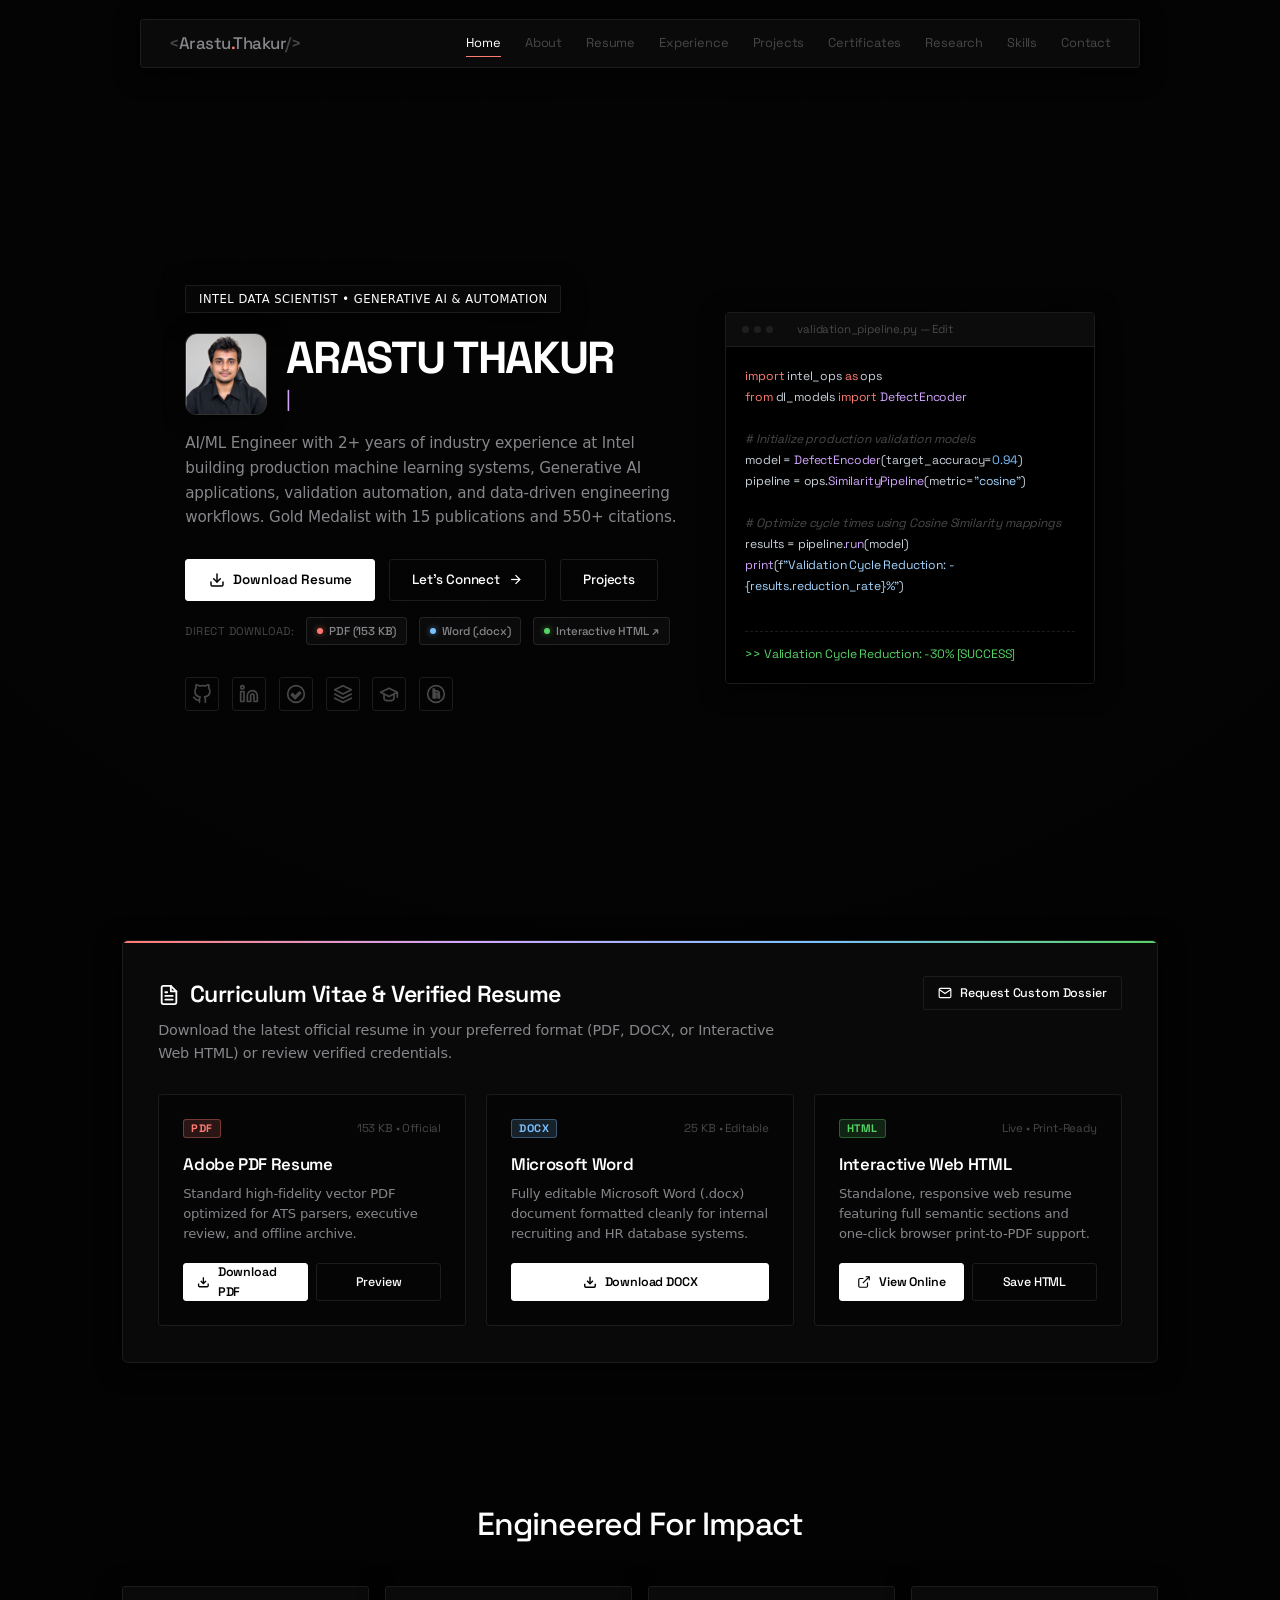
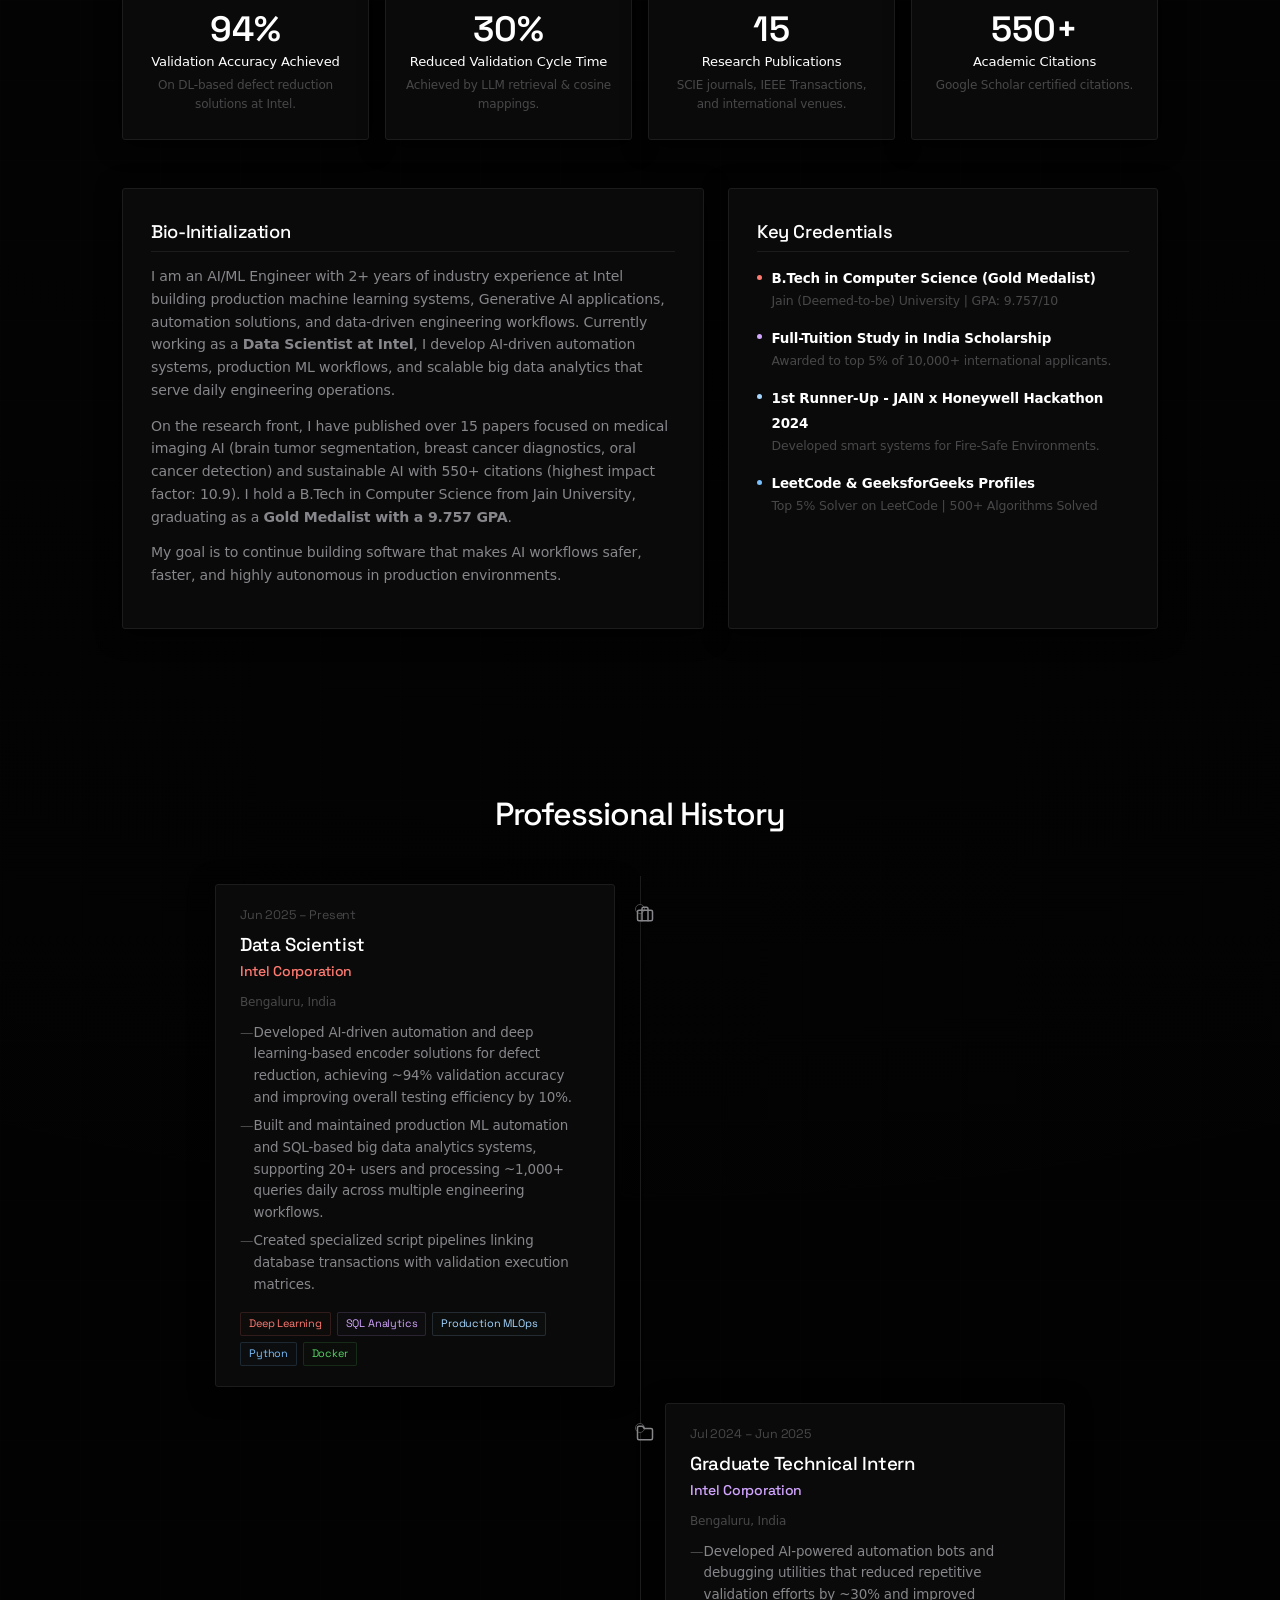
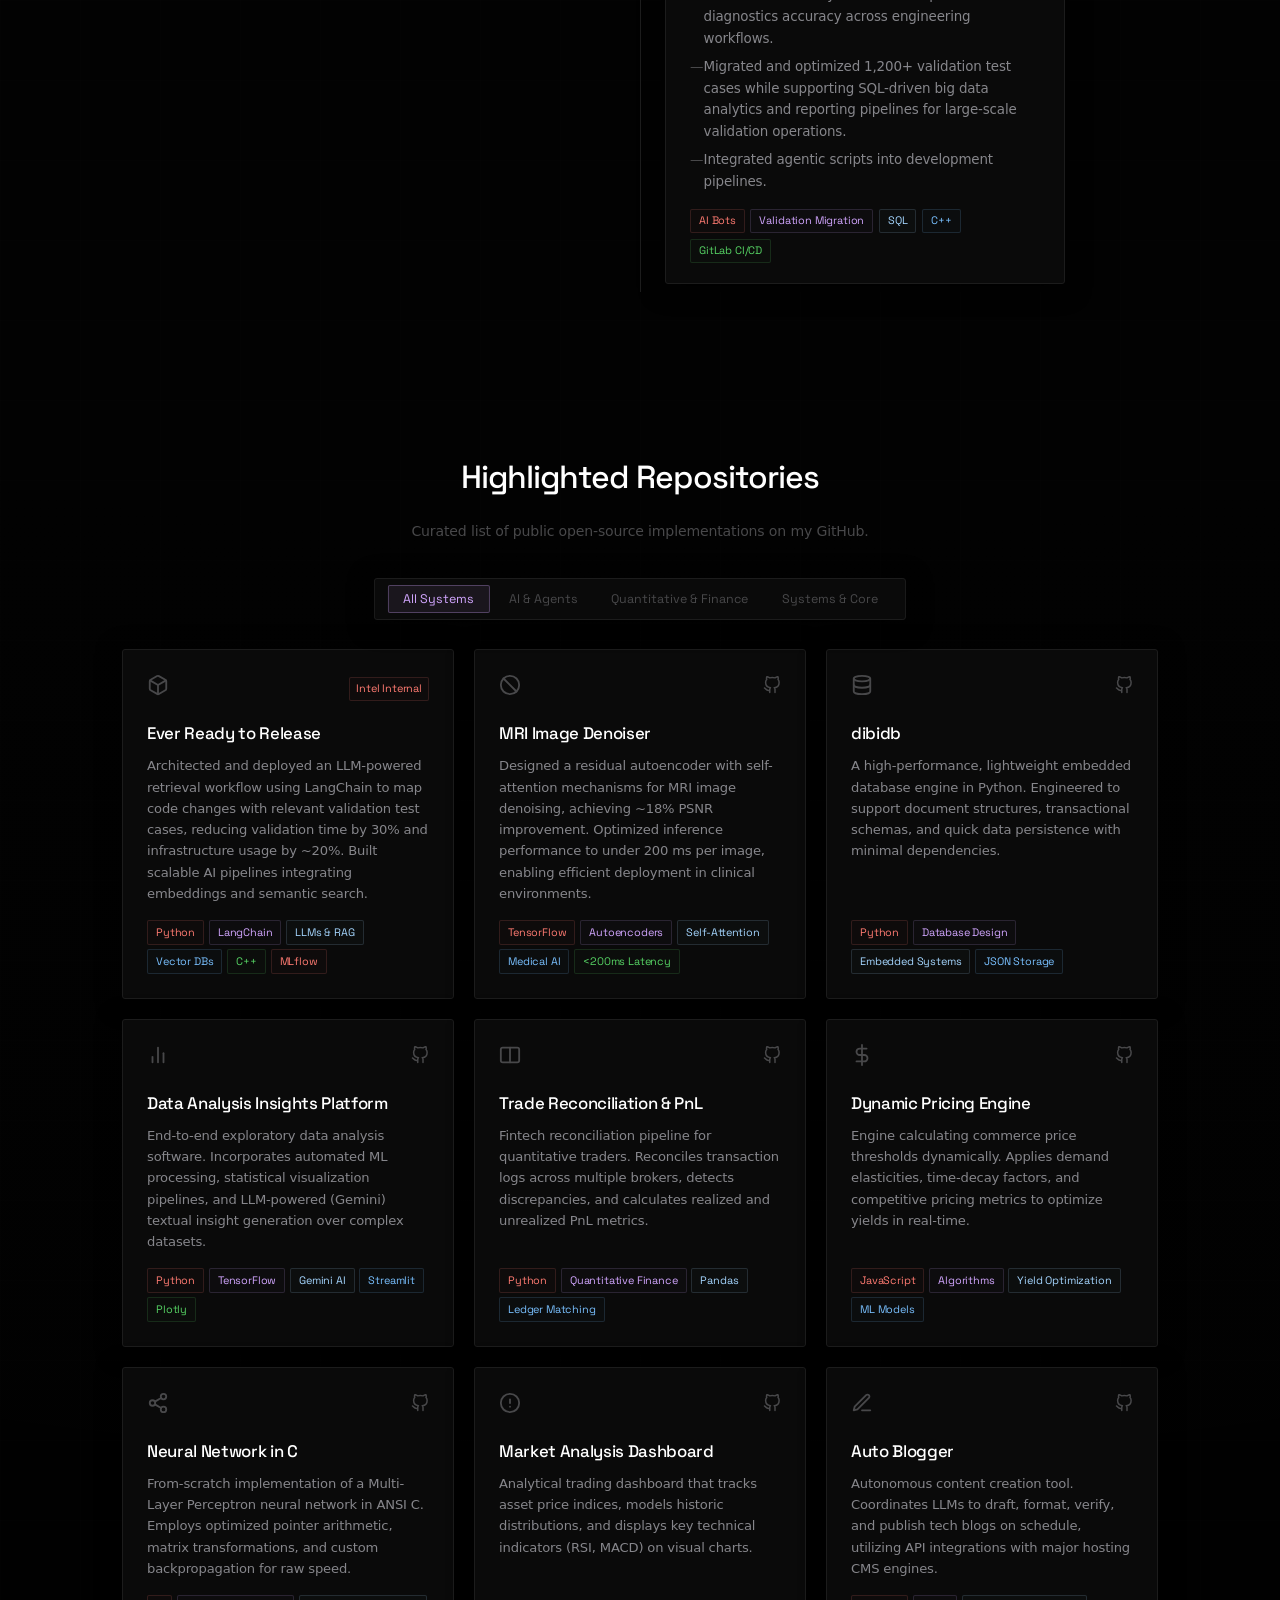
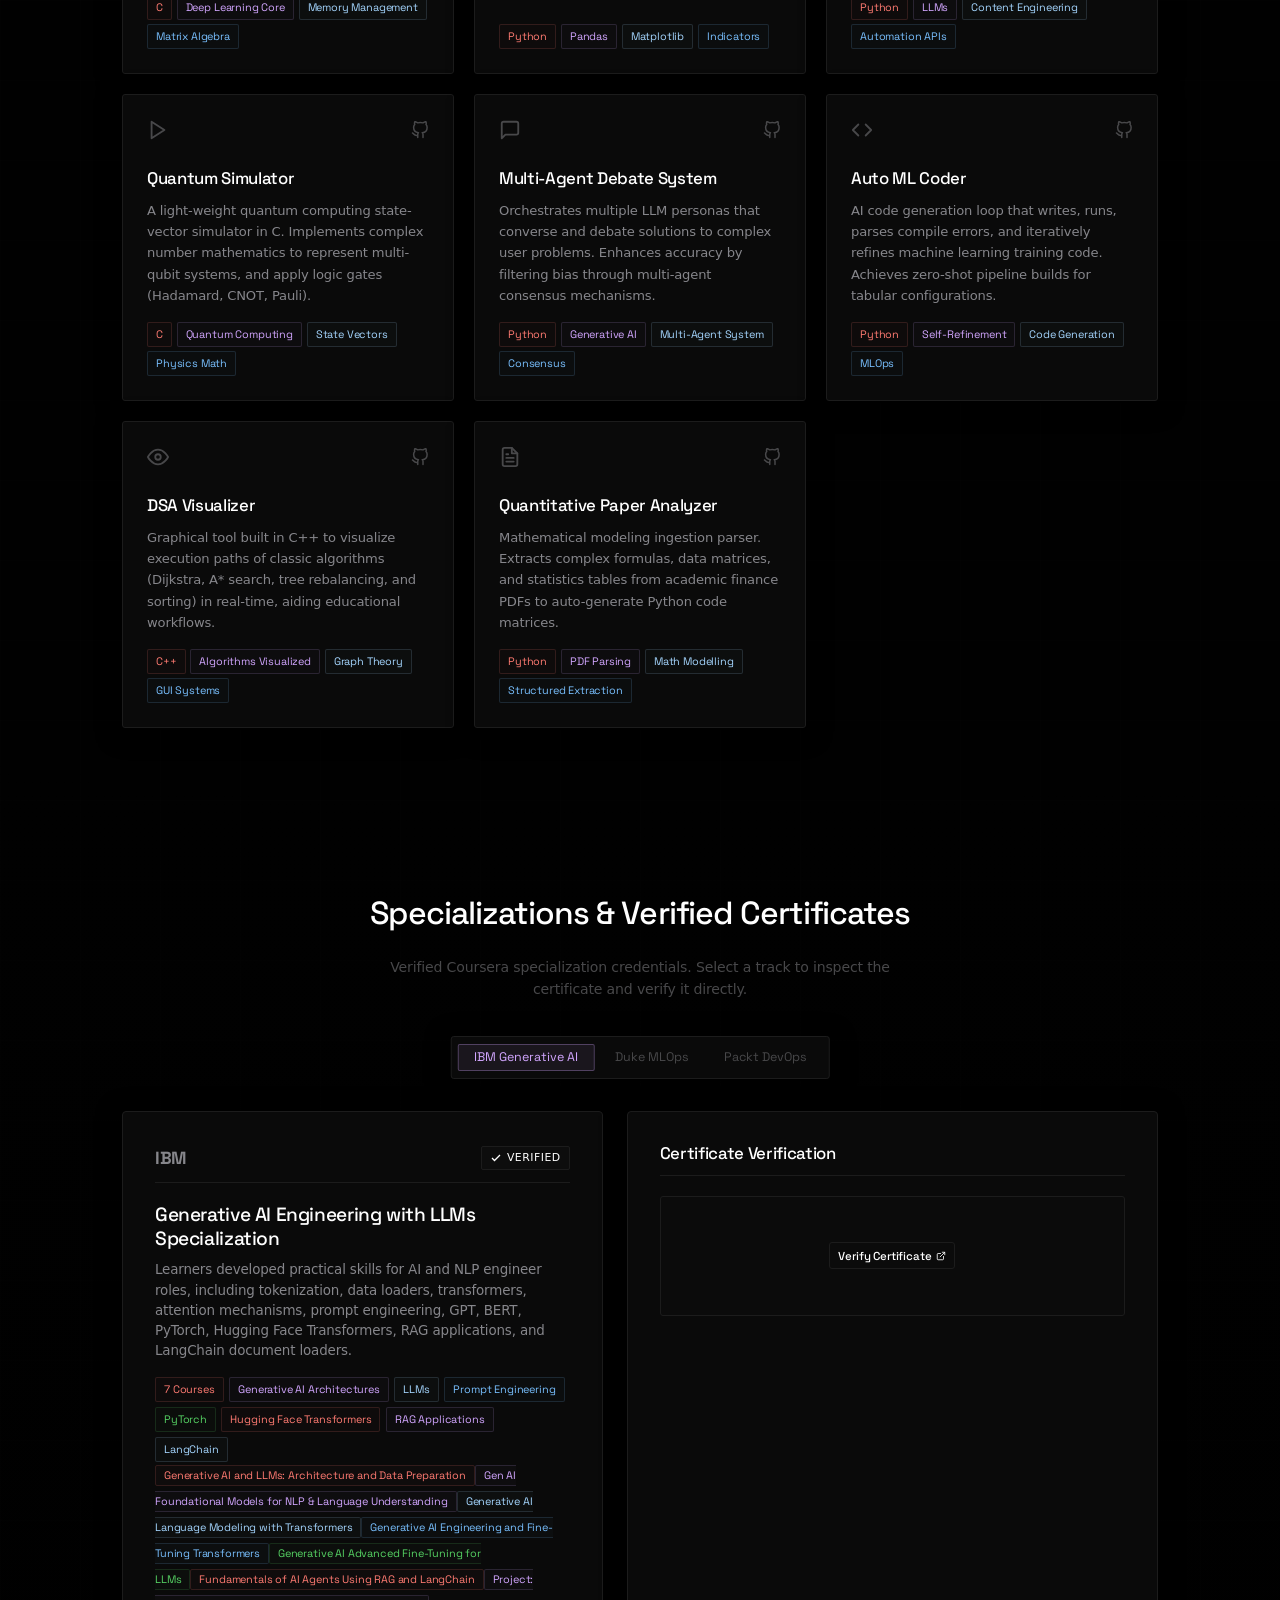
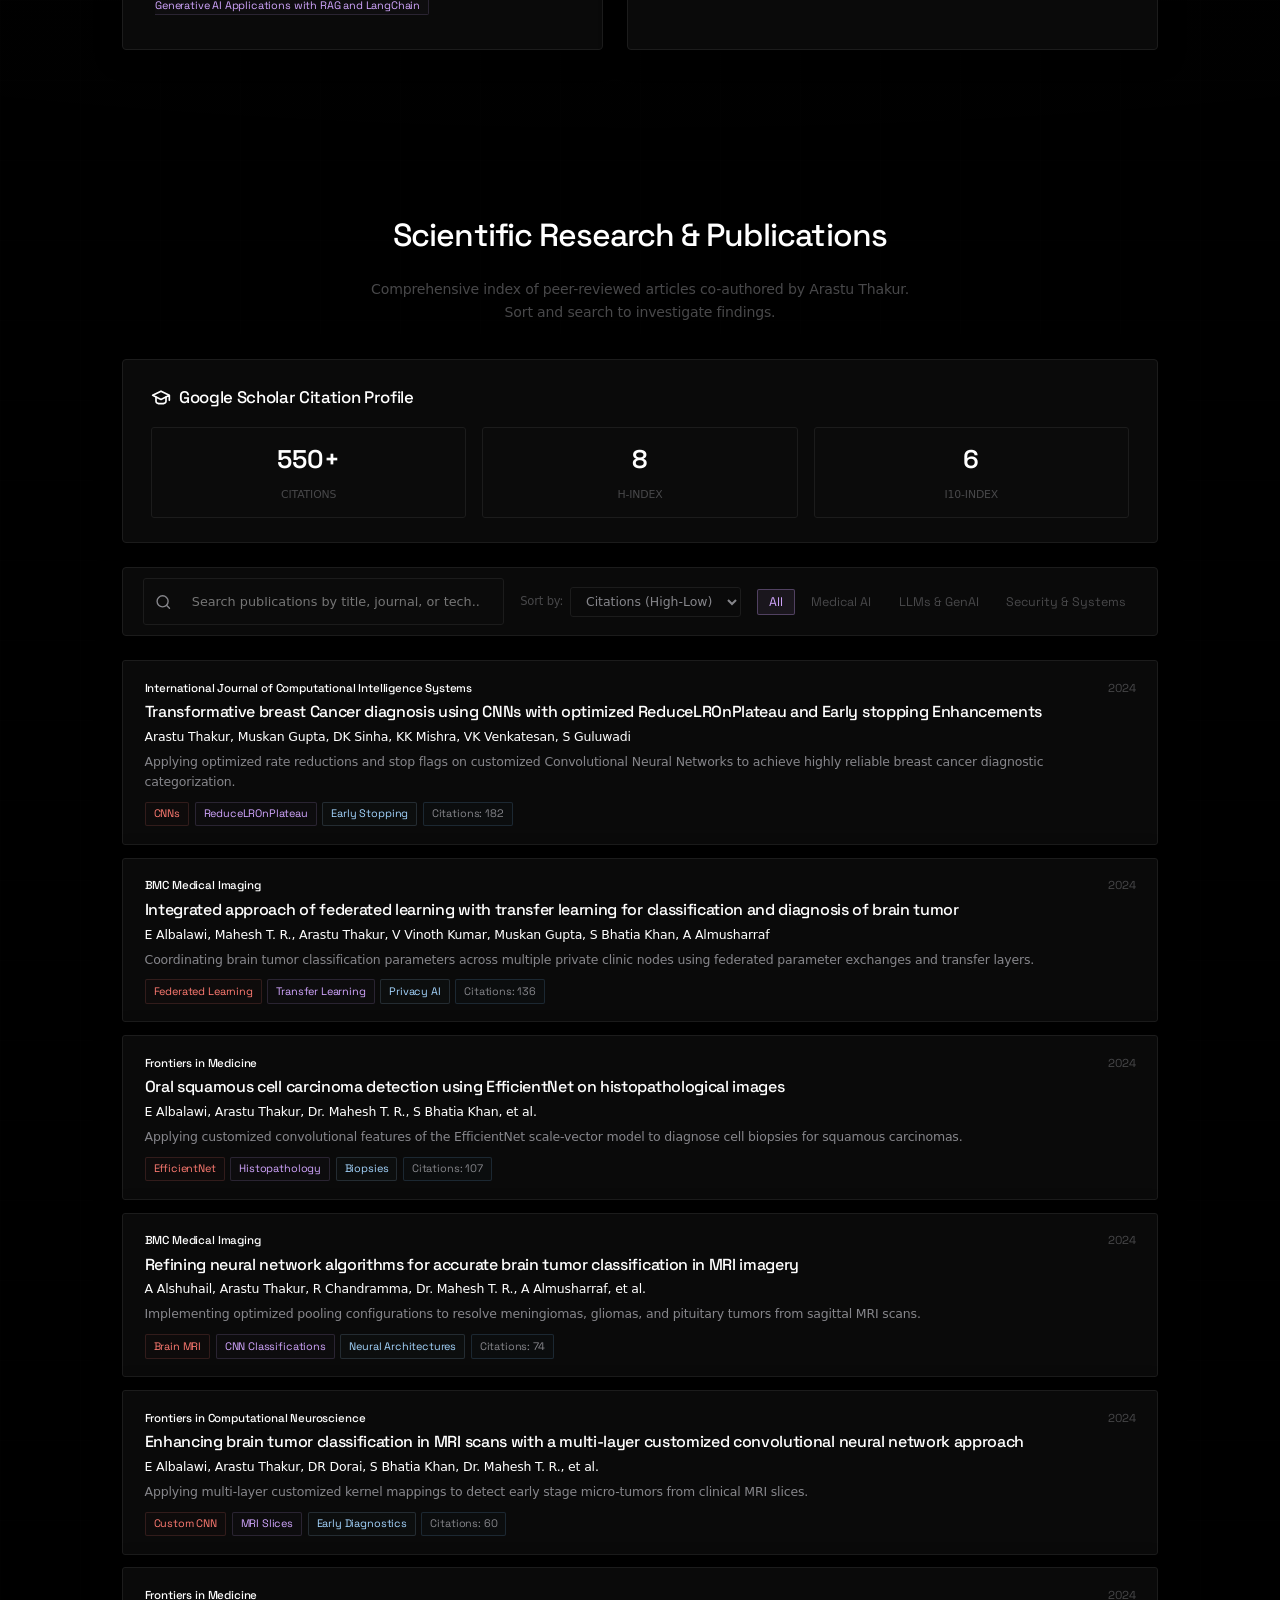
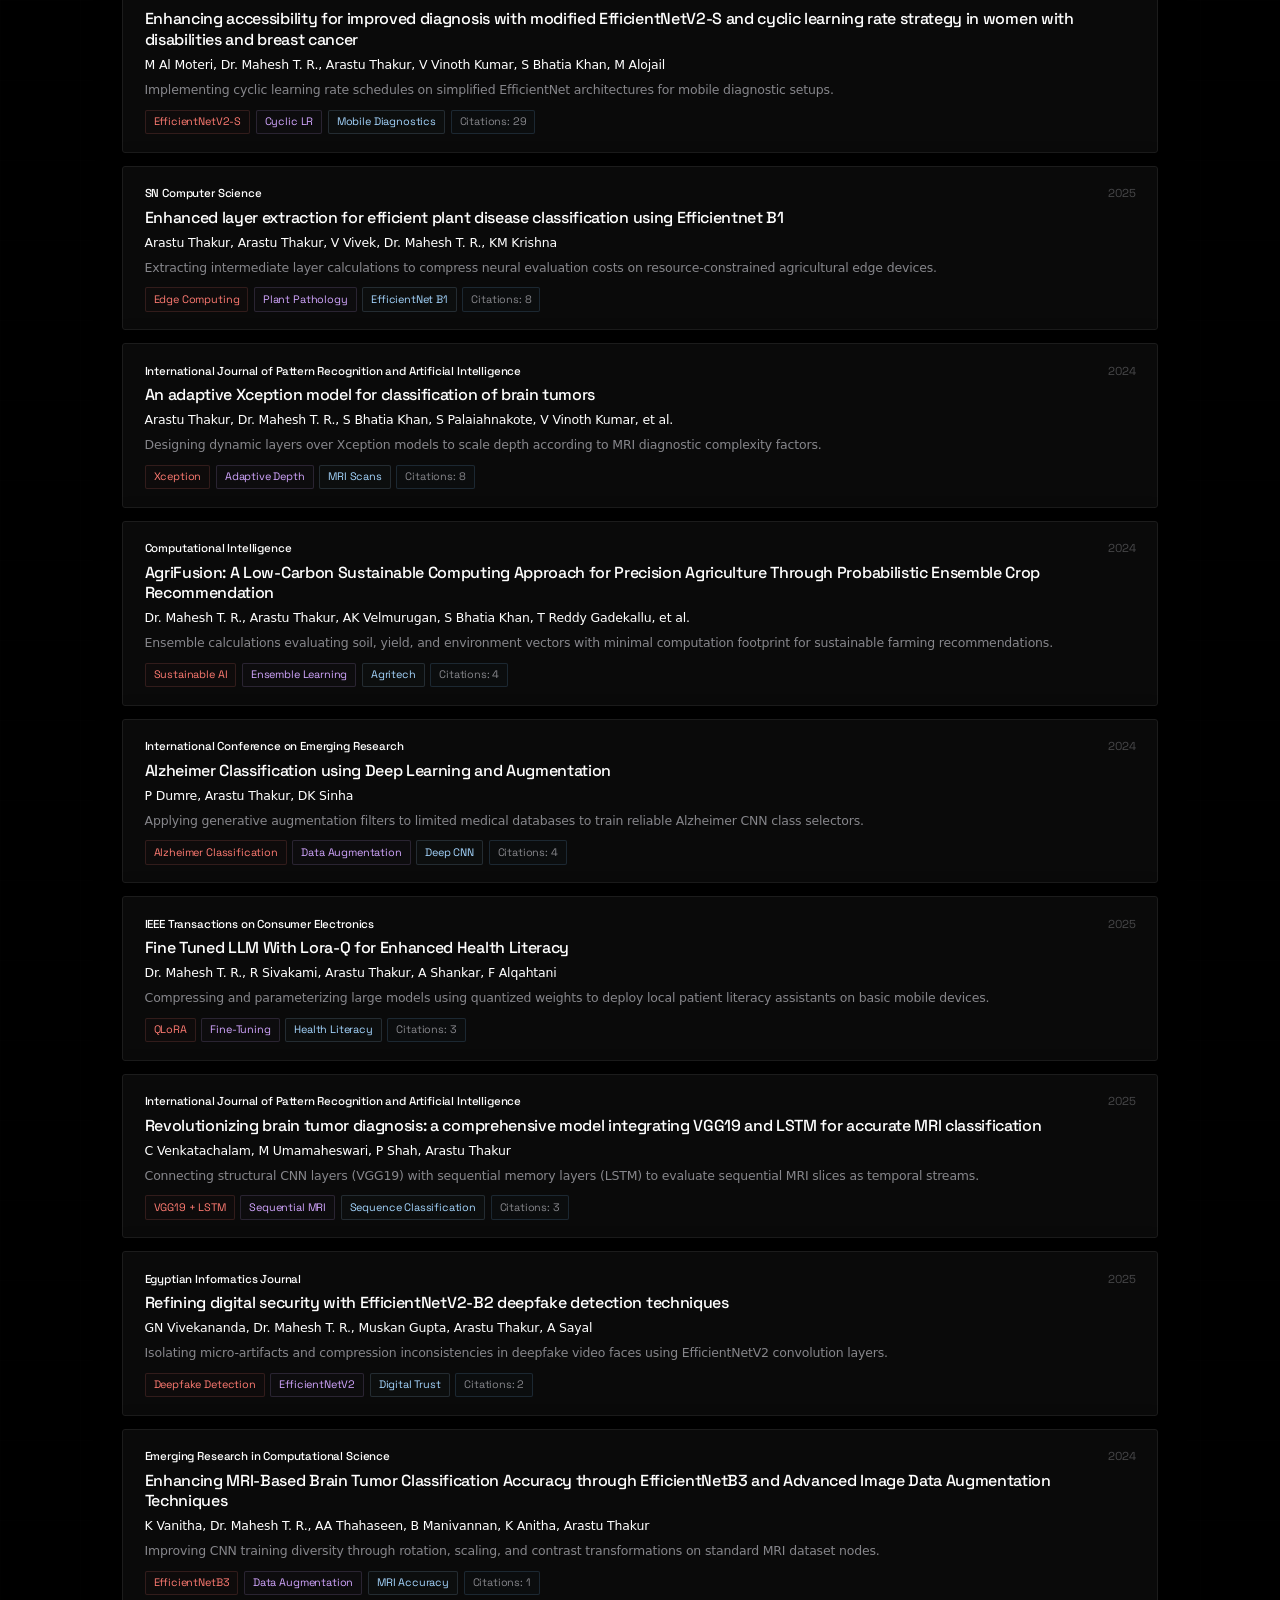
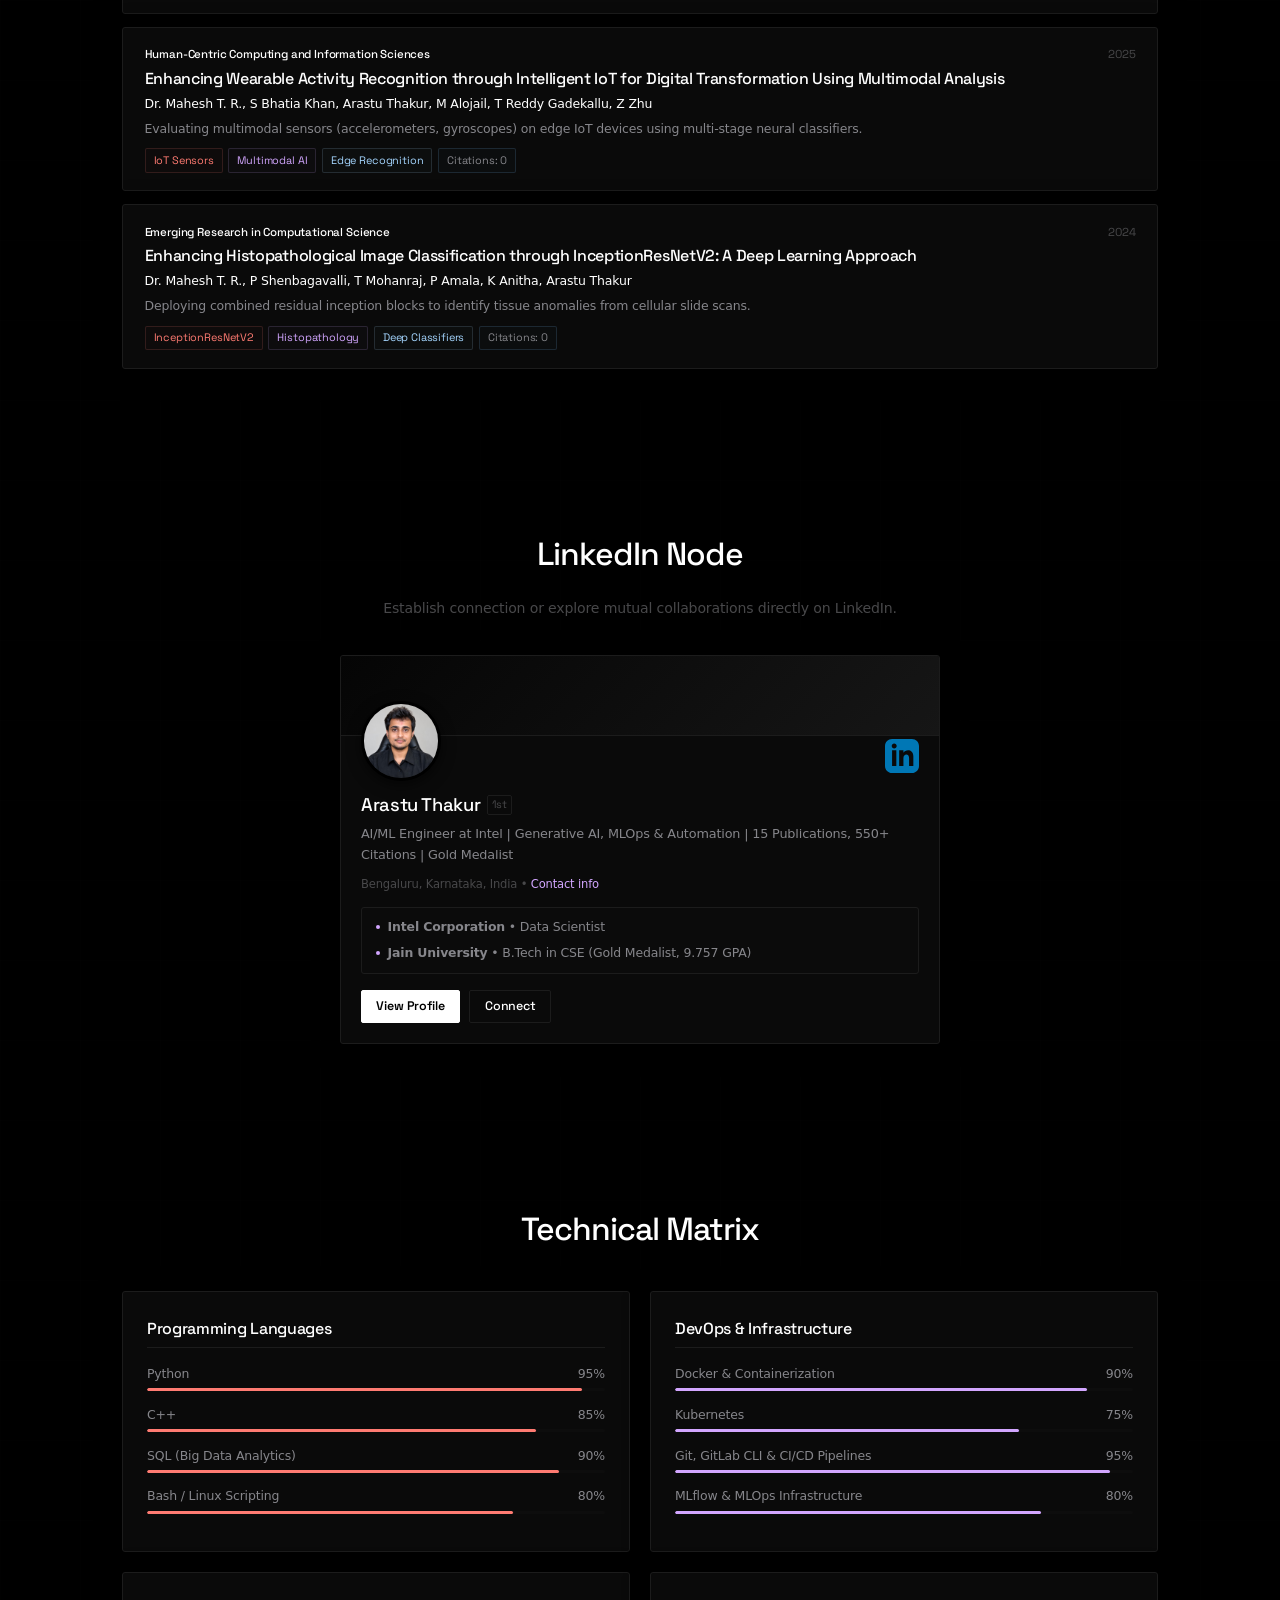
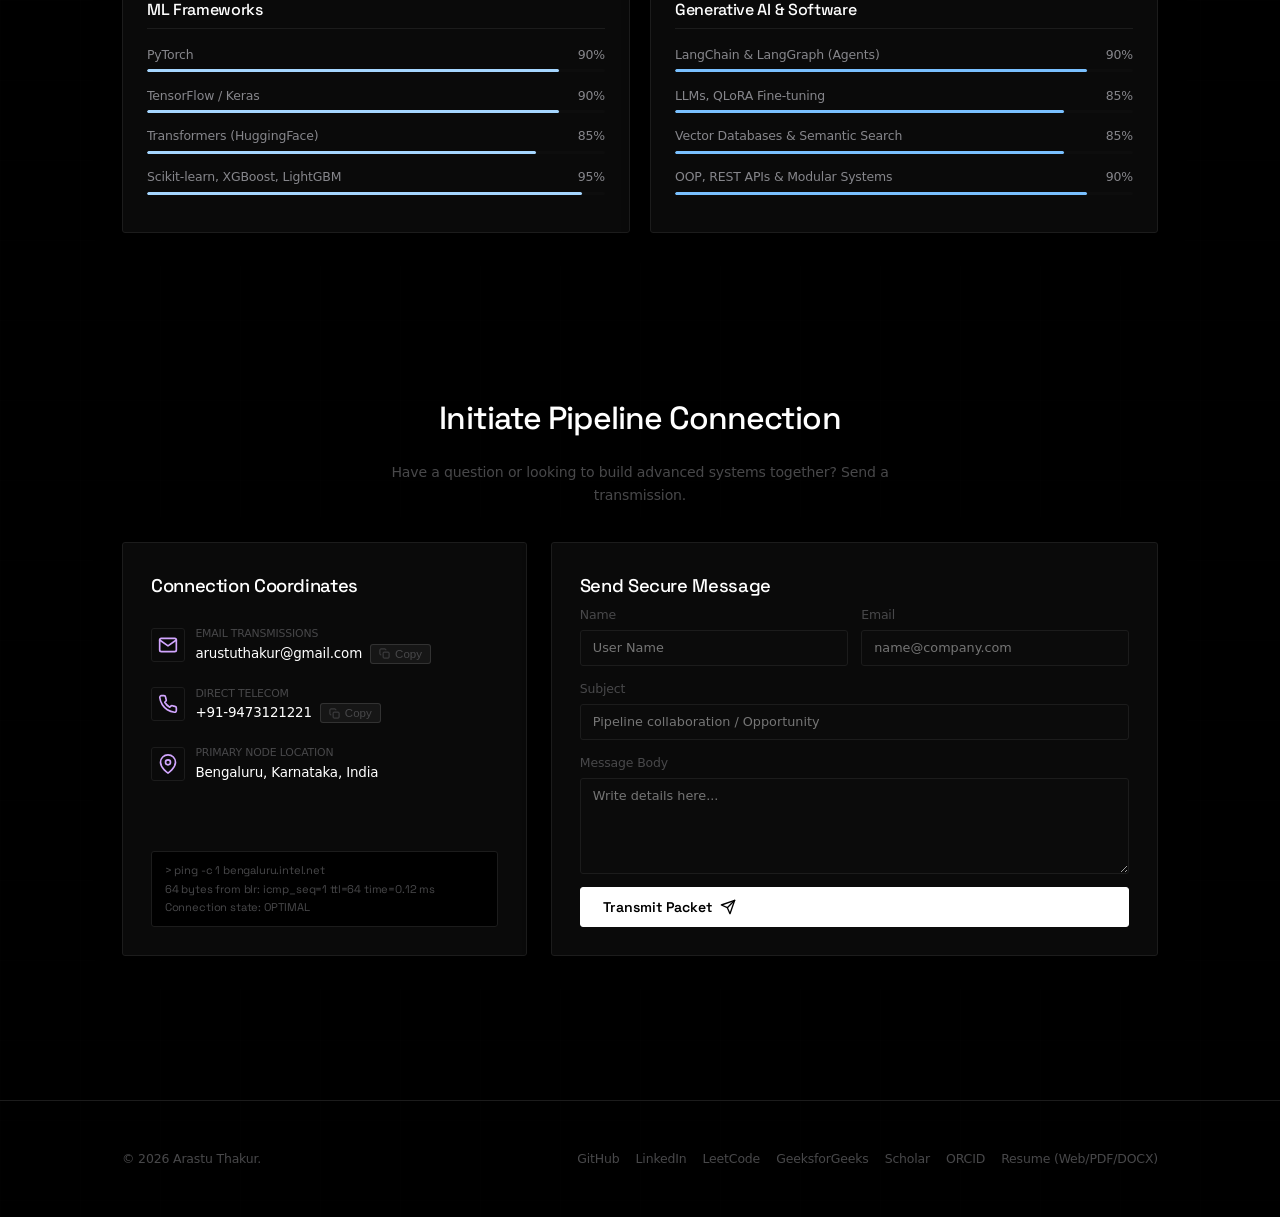
==== commit 143d1c41: "feat: replace standard custom cursor with dynamic animated wolf companion system" ====
--- a/index.html
+++ b/index.html
@@ -66,7 +66,7 @@
   <link href="https://fonts.googleapis.com/css2?family=Outfit:wght@300;400;500;600;700;800&family=Space+Grotesk:wght@300;400;500;600;700&display=swap" rel="stylesheet">
 
   <!-- Styling -->
-  <link rel="stylesheet" href="./style.css?v=2.2.0">
+  <link rel="stylesheet" href="./style.css?v=2.3.0">
 
   <!-- JSON-LD Structured Data for SEO, AEO, and GEO -->
   <script type="application/ld+json">
@@ -1614,6 +1614,6 @@
   </div>
 
   <!-- Scripts -->
-  <script src="./script.js?v=2.2.0"></script>
+  <script src="./script.js?v=2.3.0"></script>
 </body>
 </html>
--- a/style.css
+++ b/style.css
@@ -2252,106 +2252,265 @@
   }
 }
 
-/* -------------------- DYNAMIC CUSTOM CURSOR SYSTEM -------------------- */
+/* -------------------- WOLF CURSOR FOLLOWER COMPANION SYSTEM -------------------- */
 @media (hover: hover) and (pointer: fine) {
-  .custom-cursor-dot {
+  /* Wolf Companion Element */
+  .wolf-follower {
     position: fixed;
     top: 0;
     left: 0;
-    width: 6px;
-    height: 6px;
-    background-color: #ffffff;
+    width: 86px;
+    height: 60px;
+    pointer-events: none;
+    z-index: 99998;
+    transform: translate(-50%, -50%);
+    will-change: transform;
+    opacity: 1;
+    transition: opacity 0.35s ease;
+  }
+
+  .wolf-follower svg {
+    width: 100%;
+    height: 100%;
+    overflow: visible;
+    filter: drop-shadow(0 4px 10px rgba(0, 0, 0, 0.65)) drop-shadow(0 0 14px rgba(255, 123, 114, 0.22));
+  }
+
+  /* Anatomy Colors */
+  .wf-fur-far { fill: #181d26; }
+  .wf-fur-mid { fill: #242c3b; }
+  .wf-fur-light { fill: #364257; }
+  .wf-fur-ruff { fill: #e6edf3; }
+  .wf-fur-belly { fill: #65738a; }
+  .wf-eye { fill: #ff7b72; filter: drop-shadow(0 0 6px #ff7b72); }
+  .wf-nose { fill: #0d1117; }
+  .wf-ear-inner { fill: #ff7b72; opacity: 0.6; }
+
+  /* Pose Toggling */
+  .wolf-pose-sitting { display: none; }
+  .wolf-pose-standing { display: block; }
+
+  .wolf-follower.state-sitting .wolf-pose-standing { display: none; }
+  .wolf-follower.state-sitting .wolf-pose-sitting { display: block; }
+
+  /* RUNNING STATE ANIMATIONS */
+  .wolf-follower.state-running .wolf-body-group {
+    animation: wolfRunBody 0.32s infinite ease-in-out alternate;
+  }
+  .wolf-follower.state-running .leg-fl {
+    animation: wolfRunLegFrontLeft 0.32s infinite ease-in-out;
+    transform-origin: 65px 36px;
+  }
+  .wolf-follower.state-running .leg-fr {
+    animation: wolfRunLegFrontRight 0.32s infinite ease-in-out;
+    transform-origin: 65px 36px;
+  }
+  .wolf-follower.state-running .leg-bl {
+    animation: wolfRunLegBackLeft 0.32s infinite ease-in-out;
+    transform-origin: 32px 34px;
+  }
+  .wolf-follower.state-running .leg-br {
+    animation: wolfRunLegBackRight 0.32s infinite ease-in-out;
+    transform-origin: 32px 34px;
+  }
+  .wolf-follower.state-running .wolf-tail {
+    animation: wolfRunTail 0.32s infinite ease-in-out alternate;
+    transform-origin: 26px 33px;
+  }
+  .wolf-follower.state-running .wolf-head {
+    animation: wolfRunHead 0.32s infinite ease-in-out alternate;
+    transform-origin: 68px 30px;
+  }
+
+  @keyframes wolfRunBody {
+    0% { transform: translateY(0px) rotate(-1.5deg); }
+    100% { transform: translateY(-4px) rotate(2deg); }
+  }
+  @keyframes wolfRunLegFrontLeft {
+    0% { transform: rotate(38deg); }
+    50% { transform: rotate(-32deg); }
+    100% { transform: rotate(38deg); }
+  }
+  @keyframes wolfRunLegFrontRight {
+    0% { transform: rotate(-32deg); }
+    50% { transform: rotate(38deg); }
+    100% { transform: rotate(-32deg); }
+  }
+  @keyframes wolfRunLegBackLeft {
+    0% { transform: rotate(-38deg); }
+    50% { transform: rotate(32deg); }
+    100% { transform: rotate(-38deg); }
+  }
+  @keyframes wolfRunLegBackRight {
+    0% { transform: rotate(32deg); }
+    50% { transform: rotate(-38deg); }
+    100% { transform: rotate(32deg); }
+  }
+  @keyframes wolfRunTail {
+    0% { transform: rotate(-15deg); }
+    100% { transform: rotate(18deg); }
+  }
+  @keyframes wolfRunHead {
+    0% { transform: rotate(-4deg); }
+    100% { transform: rotate(3deg); }
+  }
+
+  /* WALKING / STALKING STATE ANIMATIONS */
+  .wolf-follower.state-walking .wolf-body-group {
+    animation: wolfWalkBody 0.6s infinite ease-in-out alternate;
+  }
+  .wolf-follower.state-walking .leg-fl {
+    animation: wolfRunLegFrontLeft 0.6s infinite ease-in-out;
+    transform-origin: 65px 36px;
+  }
+  .wolf-follower.state-walking .leg-fr {
+    animation: wolfRunLegFrontRight 0.6s infinite ease-in-out;
+    transform-origin: 65px 36px;
+  }
+  .wolf-follower.state-walking .leg-bl {
+    animation: wolfRunLegBackLeft 0.6s infinite ease-in-out;
+    transform-origin: 32px 34px;
+  }
+  .wolf-follower.state-walking .leg-br {
+    animation: wolfRunLegBackRight 0.6s infinite ease-in-out;
+    transform-origin: 32px 34px;
+  }
+  .wolf-follower.state-walking .wolf-tail {
+    animation: wolfRunTail 0.6s infinite ease-in-out alternate;
+    transform-origin: 26px 33px;
+  }
+  @keyframes wolfWalkBody {
+    0% { transform: translateY(0px); }
+    100% { transform: translateY(-2px); }
+  }
+
+  /* IDLE STANDING */
+  .wolf-follower.state-idle .wolf-body-group {
+    animation: wolfIdleBreathe 2.6s infinite ease-in-out;
+  }
+  .wolf-follower.state-idle .wolf-tail {
+    animation: wolfIdleTail 2.4s infinite ease-in-out;
+    transform-origin: 26px 33px;
+  }
+  .wolf-follower.state-idle .wolf-head {
+    animation: wolfIdleHead 3.6s infinite ease-in-out;
+    transform-origin: 68px 30px;
+  }
+  @keyframes wolfIdleBreathe {
+    0%, 100% { transform: translateY(0) scaleY(1); }
+    50% { transform: translateY(-1.5px) scaleY(1.02); }
+  }
+  @keyframes wolfIdleTail {
+    0%, 100% { transform: rotate(0deg); }
+    50% { transform: rotate(-9deg); }
+  }
+  @keyframes wolfIdleHead {
+    0%, 100% { transform: rotate(0deg); }
+    35% { transform: rotate(2.5deg); }
+    75% { transform: rotate(-2deg); }
+  }
+
+  /* SITTING STATE */
+  .wolf-follower.state-sitting .wolf-pose-sitting {
+    animation: wolfSitBreathe 3s infinite ease-in-out;
+  }
+  @keyframes wolfSitBreathe {
+    0%, 100% { transform: translateY(0); }
+    50% { transform: translateY(-1px); }
+  }
+
+  /* CLICK / HOWL STATE */
+  .wolf-follower.state-howl .wolf-head {
+    transform: rotate(-32deg) translate(3px, -8px) !important;
+    transform-origin: 68px 30px;
+    transition: transform 0.25s cubic-bezier(0.18, 0.89, 0.32, 1.28);
+  }
+  .wolf-follower.state-howl .howl-pulse-ring {
+    opacity: 1 !important;
+    animation: howlExpand 0.75s ease-out forwards;
+  }
+  @keyframes howlExpand {
+    0% { transform: translate(88px, 12px) scale(0.3); opacity: 0.9; }
+    100% { transform: translate(105px, -8px) scale(2.2); opacity: 0; }
+  }
+
+  /* Wolf Paw Prints */
+  .wolf-pawprint {
+    position: fixed;
+    width: 14px;
+    height: 14px;
+    pointer-events: none;
+    z-index: 99990;
+    transform: translate(-50%, -50%);
+    opacity: 0.42;
+    animation: pawprintFade 1.3s ease-out forwards;
+  }
+  @keyframes pawprintFade {
+    0% { opacity: 0.42; transform: translate(-50%, -50%) scale(1); }
+    60% { opacity: 0.25; }
+    100% { opacity: 0; transform: translate(-50%, -50%) scale(0.85); }
+  }
+
+  /* Precision Cursor Target Reticle */
+  .wolf-cursor-target {
+    position: fixed;
+    top: 0;
+    left: 0;
+    width: 7px;
+    height: 7px;
+    background-color: #ff7b72;
     border-radius: 50%;
     pointer-events: none;
     z-index: 100000;
     transform: translate(-50%, -50%);
-    box-shadow: 0 0 10px rgba(255, 255, 255, 0.8), 0 0 20px rgba(255, 123, 114, 0.5);
-    transition: width 0.2s cubic-bezier(0.16, 1, 0.3, 1), 
-                height 0.2s cubic-bezier(0.16, 1, 0.3, 1), 
+    box-shadow: 0 0 10px #ff7b72, 0 0 18px rgba(255, 123, 114, 0.4);
+    transition: transform 0.2s cubic-bezier(0.16, 1, 0.3, 1), 
                 background-color 0.2s ease, 
-                opacity 0.2s ease, 
-                transform 0.15s ease;
-  }
-
-  .custom-cursor-ring {
-    position: fixed;
-    top: 0;
-    left: 0;
-    width: 34px;
-    height: 34px;
-    border: 1.5px solid rgba(255, 255, 255, 0.45);
-    border-radius: 50%;
-    pointer-events: none;
-    z-index: 99999;
-    transform: translate(-50%, -50%);
-    box-shadow: 0 0 15px rgba(255, 123, 114, 0.15);
-    transition: width 0.28s cubic-bezier(0.16, 1, 0.3, 1), 
-                height 0.28s cubic-bezier(0.16, 1, 0.3, 1), 
-                border-color 0.2s ease, 
-                background-color 0.2s ease, 
-                opacity 0.2s ease, 
-                box-shadow 0.2s ease,
-                transform 0.2s cubic-bezier(0.16, 1, 0.3, 1);
-  }
-
-  /* Hover State on Interactive Elements */
-  body.cursor-hover .custom-cursor-ring {
-    width: 52px;
-    height: 52px;
-    border-color: #ff7b72;
-    background-color: rgba(255, 123, 114, 0.08);
-    box-shadow: 0 0 25px rgba(255, 123, 114, 0.3);
-  }
-
-  body.cursor-hover .custom-cursor-dot {
-    width: 8px;
-    height: 8px;
-    background-color: #ff7b72;
-    box-shadow: 0 0 14px #ff7b72;
-  }
-
-  /* Hover State on Text Inputs */
-  body.cursor-text .custom-cursor-ring {
+                opacity 0.2s ease,
+                box-shadow 0.2s ease;
+  }
+
+  body.cursor-hover .wolf-cursor-target {
+    transform: translate(-50%, -50%) scale(1.6);
+    background-color: #ffa657;
+    box-shadow: 0 0 14px #ffa657, 0 0 24px rgba(255, 166, 87, 0.5);
+  }
+
+  body.cursor-text .wolf-cursor-target {
     width: 3px;
-    height: 22px;
+    height: 18px;
     border-radius: 2px;
-    border: none;
     background-color: #79c0ff;
-    box-shadow: 0 0 12px rgba(121, 192, 255, 0.6);
-  }
-
-  body.cursor-text .custom-cursor-dot {
-    opacity: 0;
-  }
-
-  /* Active / Click Down State */
-  body.cursor-active .custom-cursor-ring {
-    transform: translate(-50%, -50%) scale(0.72);
-    border-color: #ffffff;
-    background-color: rgba(255, 255, 255, 0.22);
-  }
-
-  body.cursor-active .custom-cursor-dot {
-    transform: translate(-50%, -50%) scale(1.5);
+    box-shadow: 0 0 10px rgba(121, 192, 255, 0.6);
+  }
+
+  body.cursor-active .wolf-cursor-target {
+    transform: translate(-50%, -50%) scale(0.7);
     background-color: #ffffff;
+    box-shadow: 0 0 15px #ffffff;
   }
 
   /* Hidden State when cursor leaves window */
   .cursor-hidden {
     opacity: 0 !important;
   }
-}
-
-/* Accessibility: Disable custom cursor when reduced motion is preferred */
-@media (prefers-reduced-motion: reduce) {
+
+  /* Backwards compatibility */
   .custom-cursor-dot, .custom-cursor-ring {
     display: none !important;
   }
 }
 
-/* On mobile / touch screens, ensure custom cursor is hidden */
+/* Accessibility: Disable wolf companion when reduced motion is preferred */
+@media (prefers-reduced-motion: reduce) {
+  .wolf-follower, .wolf-cursor-target, .wolf-pawprint, .custom-cursor-dot, .custom-cursor-ring {
+    display: none !important;
+  }
+}
+
+/* On mobile / touch screens, ensure wolf companion is hidden */
 @media (pointer: coarse), (hover: none) {
-  .custom-cursor-dot, .custom-cursor-ring {
+  .wolf-follower, .wolf-cursor-target, .wolf-pawprint, .custom-cursor-dot, .custom-cursor-ring {
     display: none !important;
   }
 }
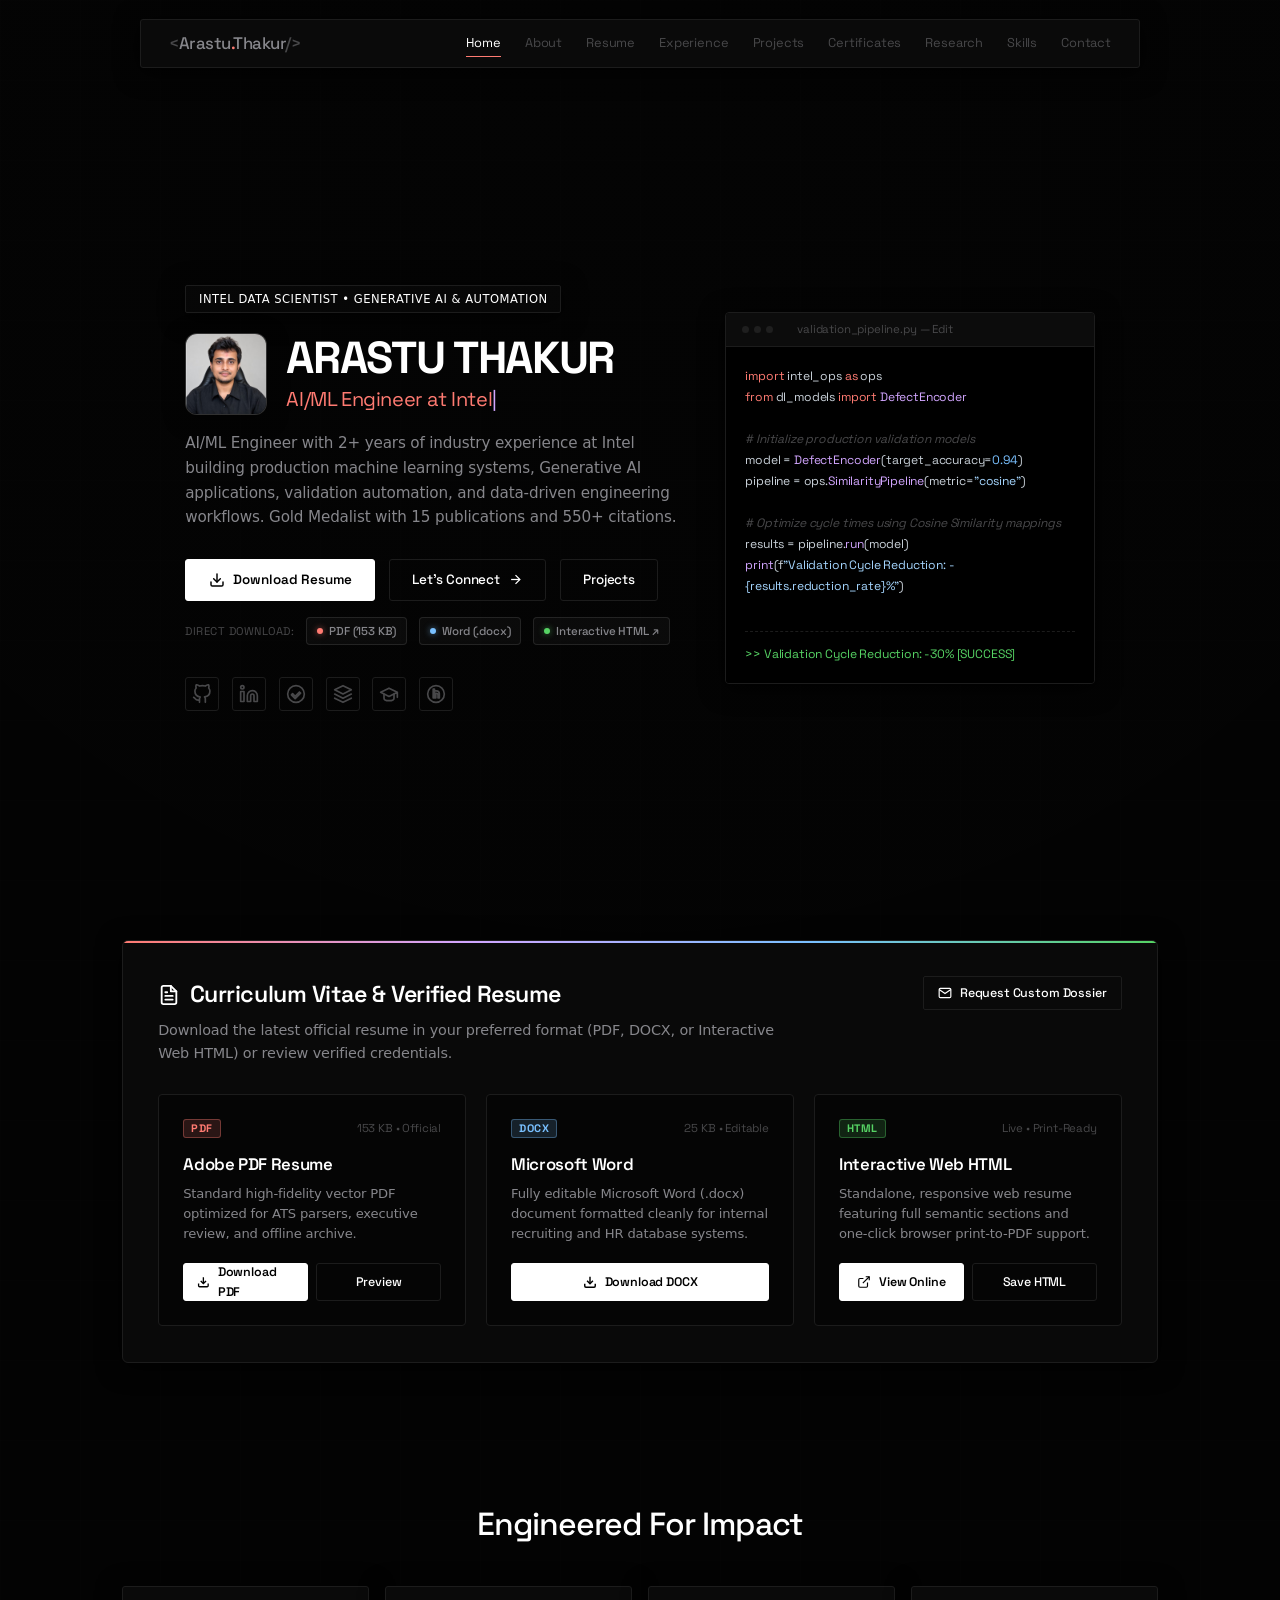
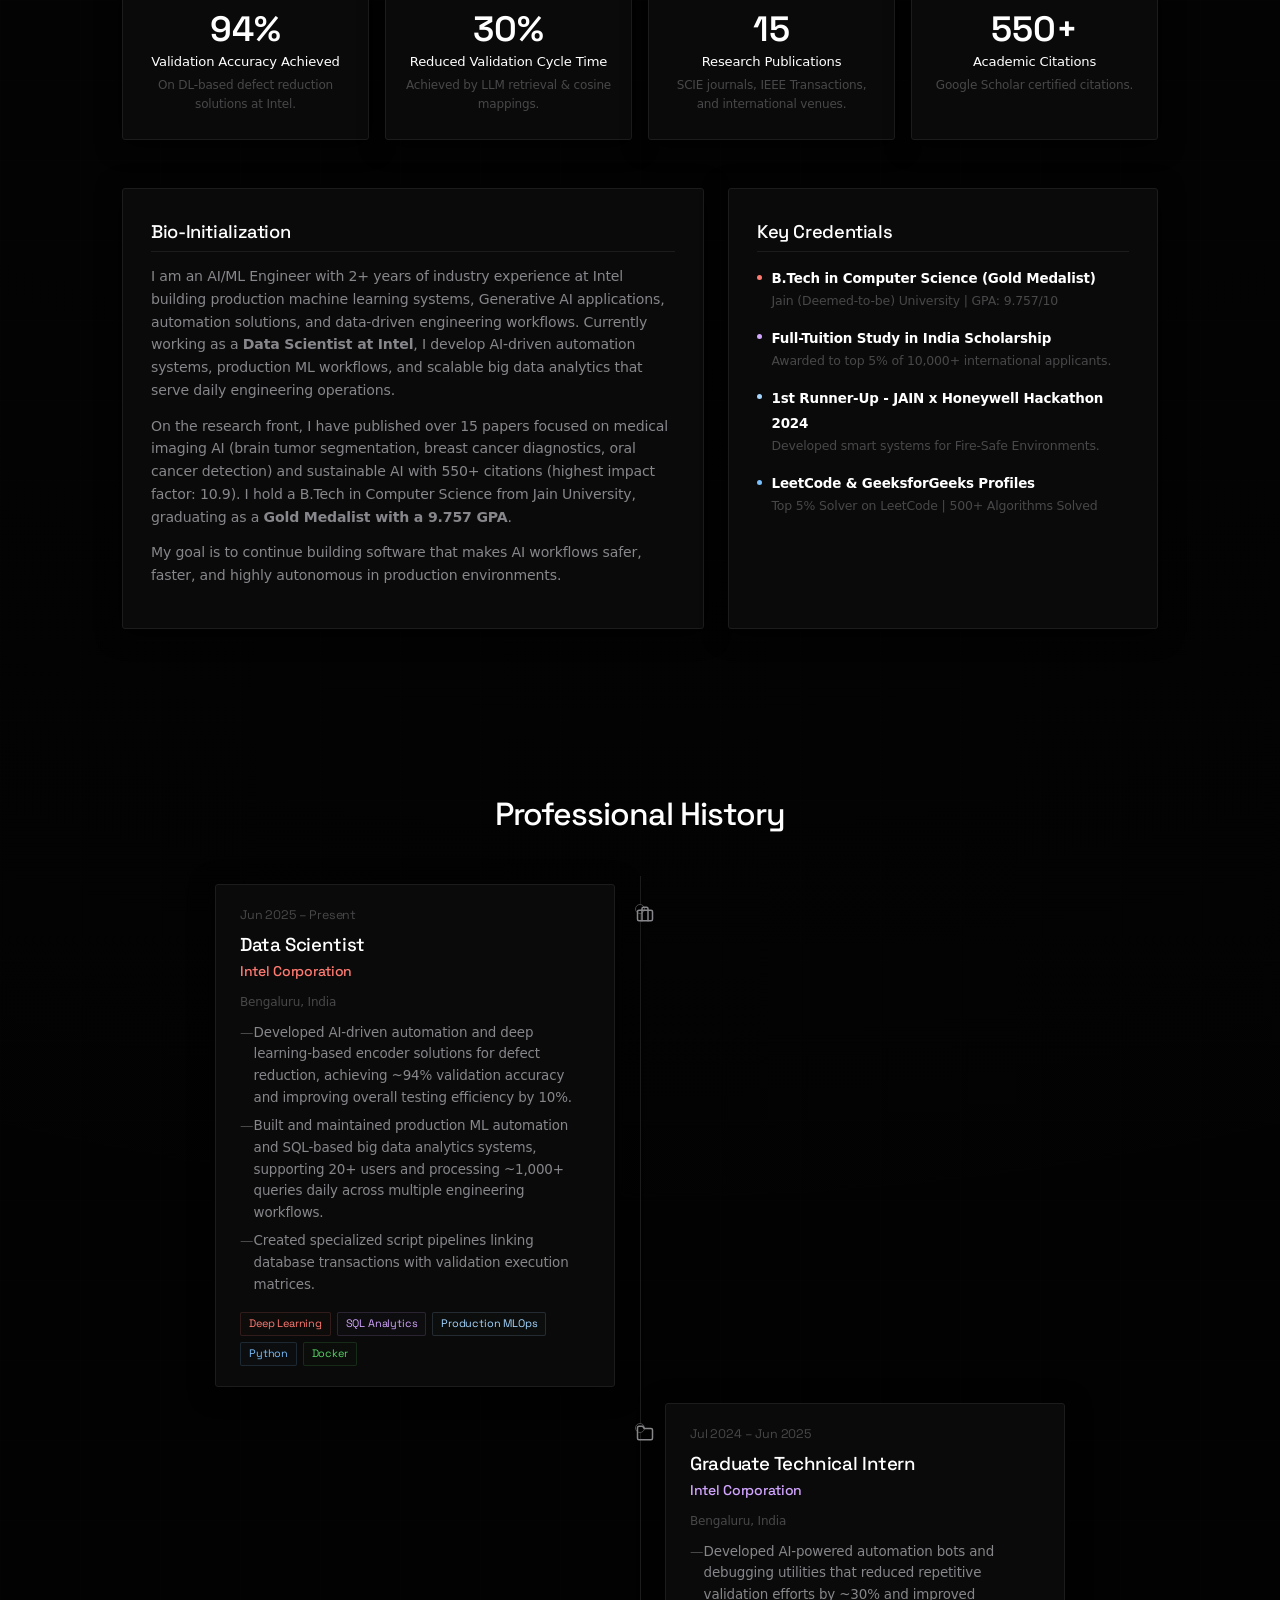
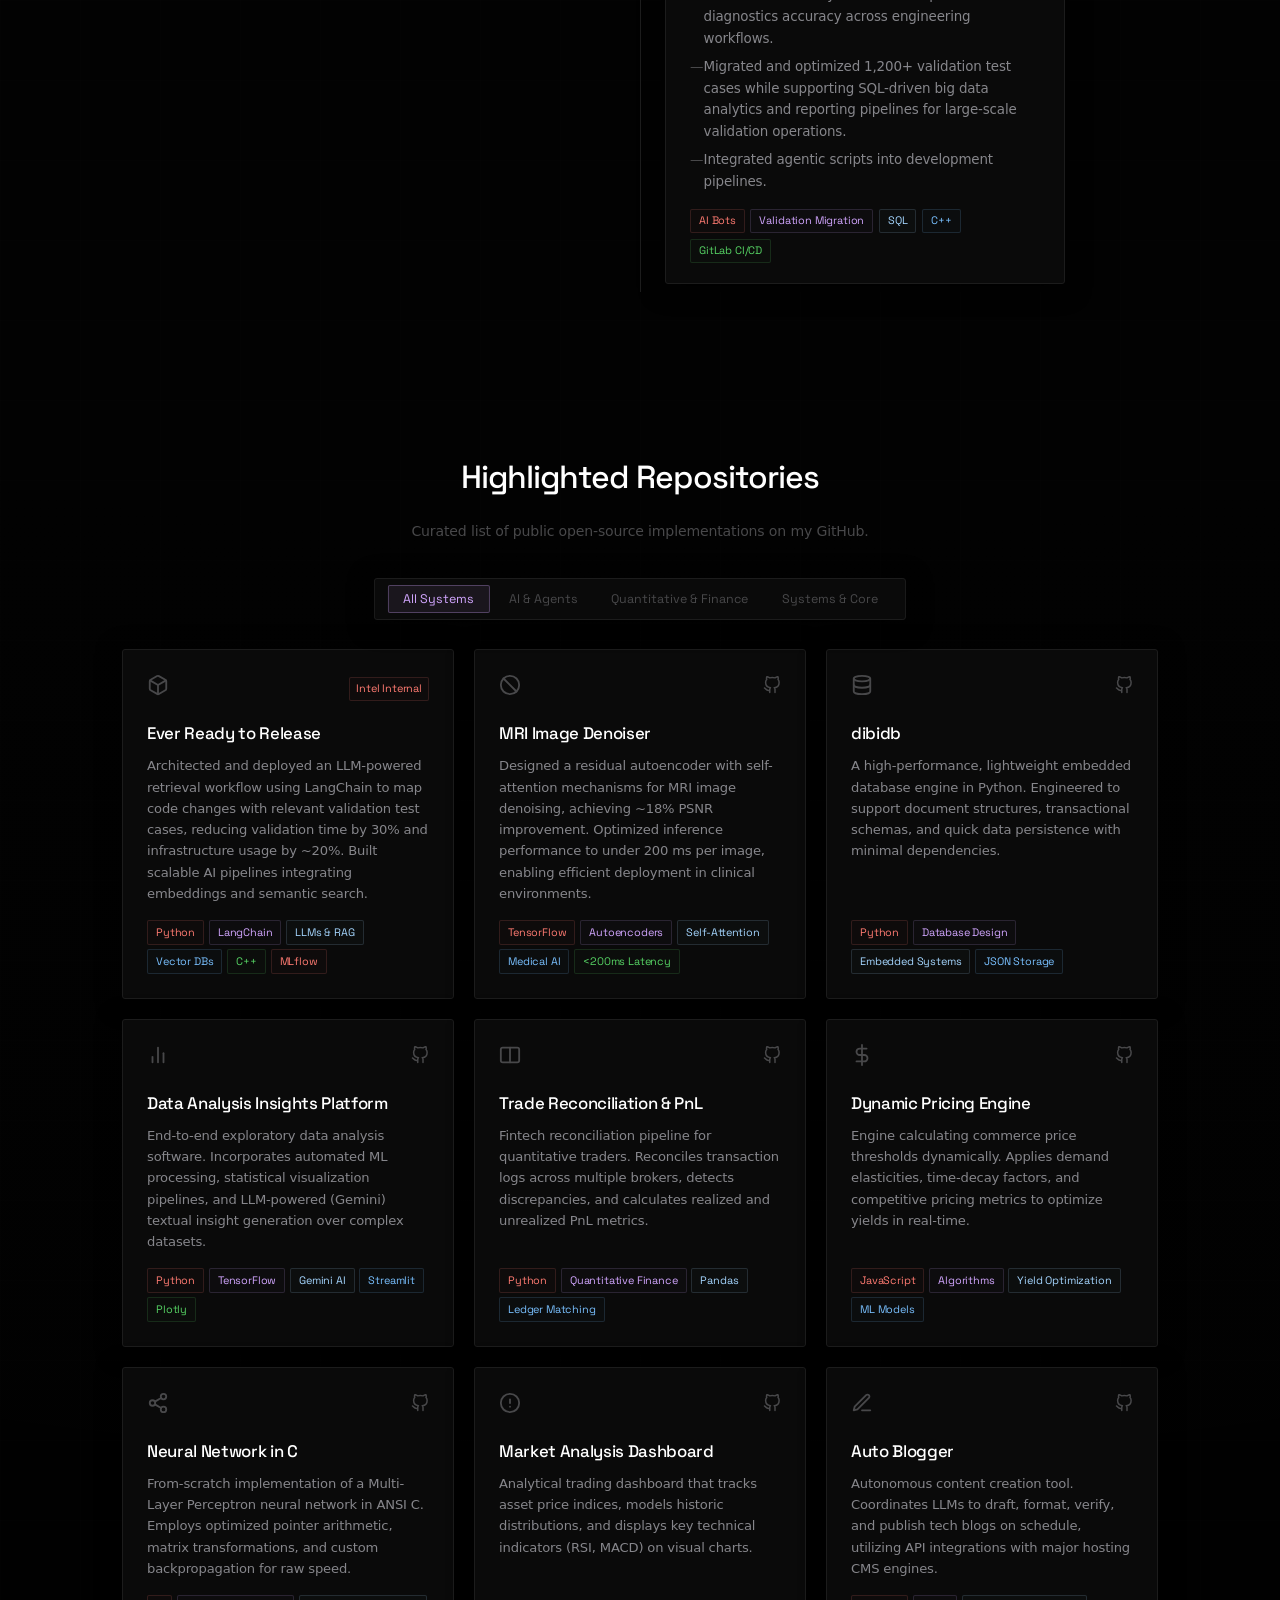
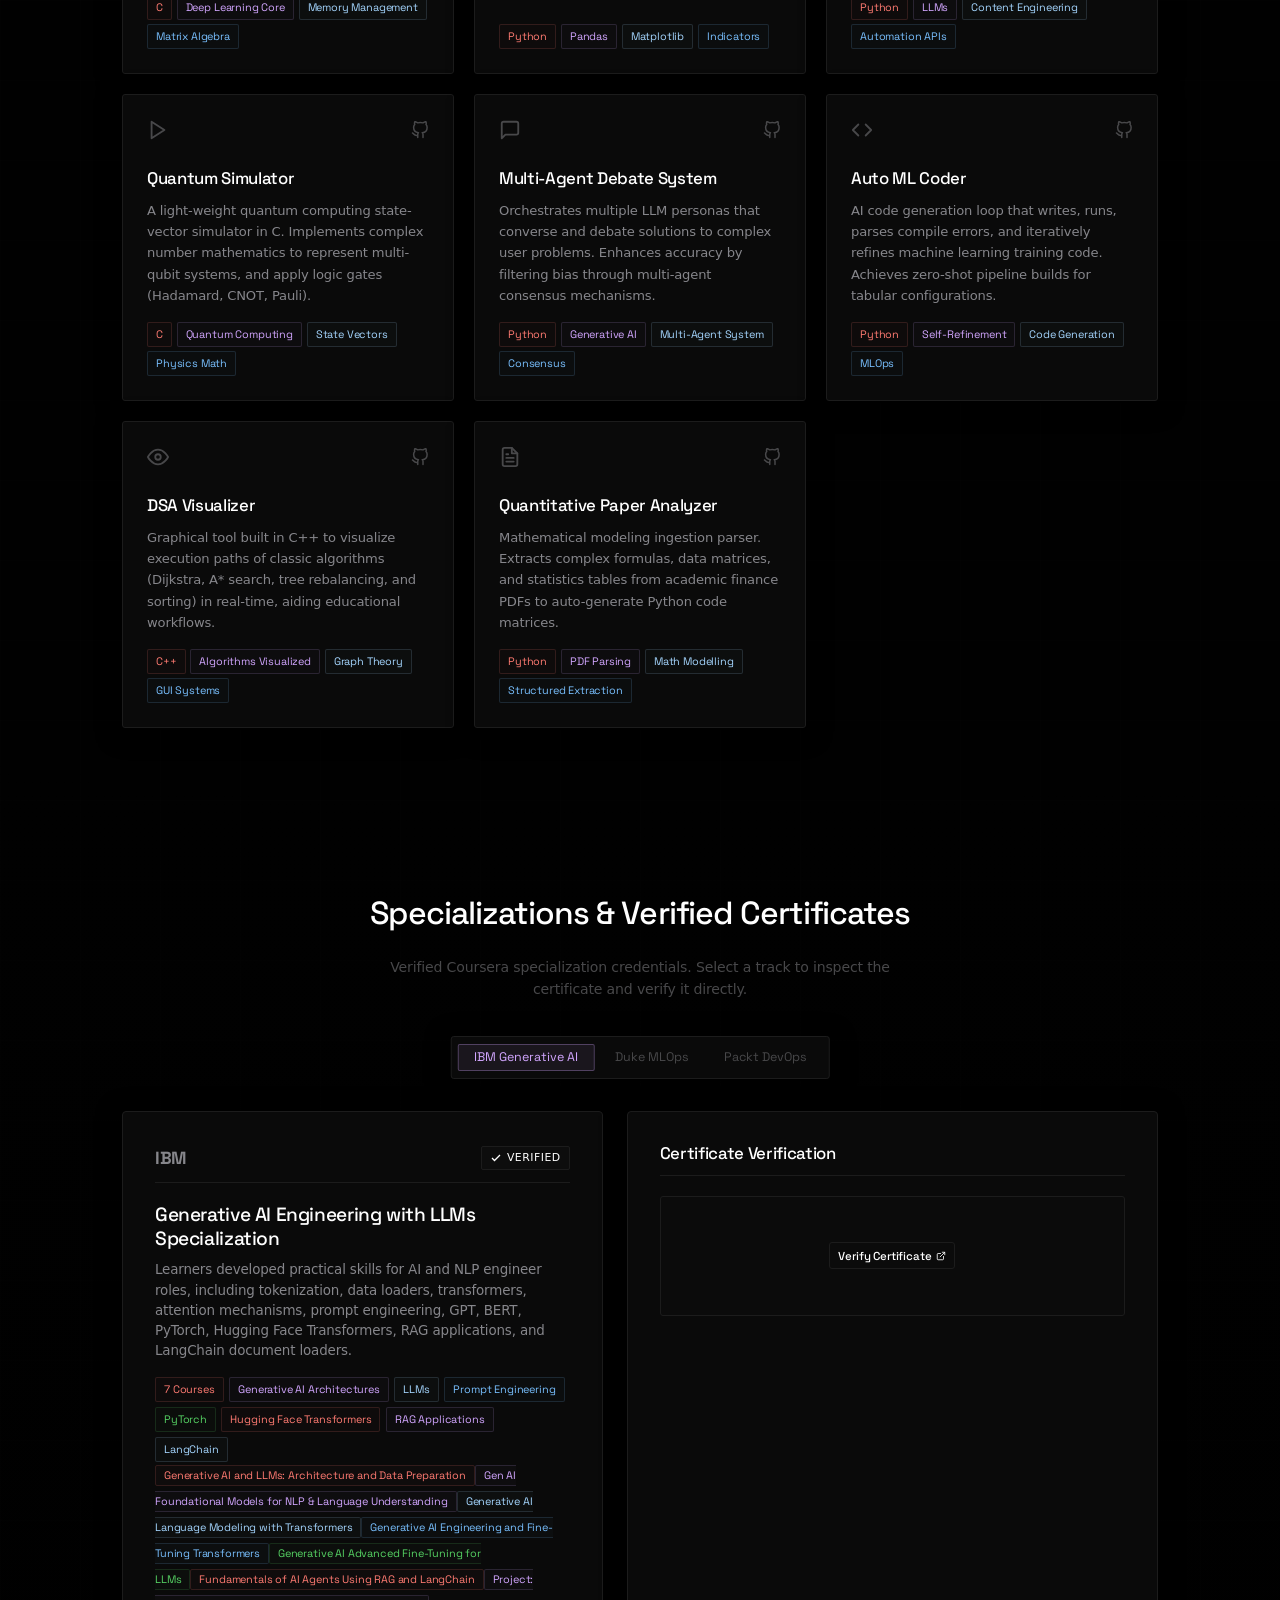
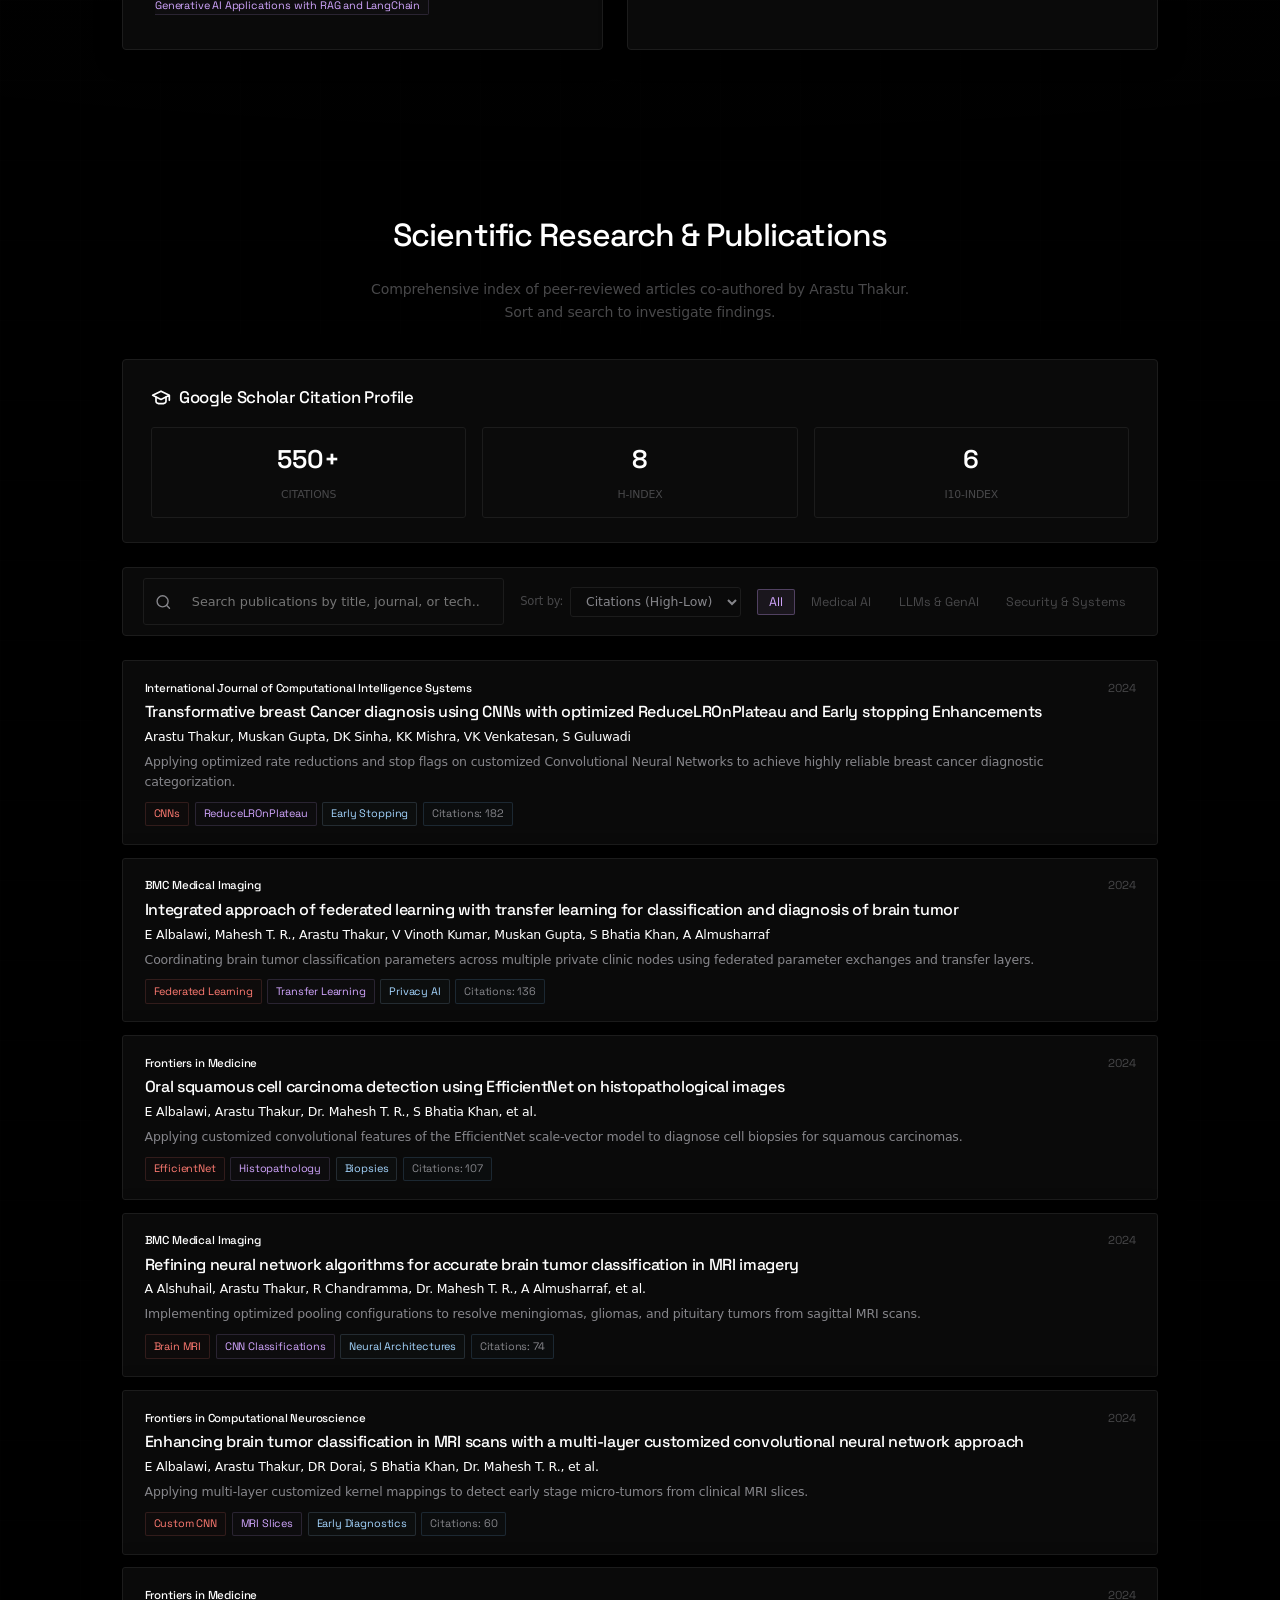
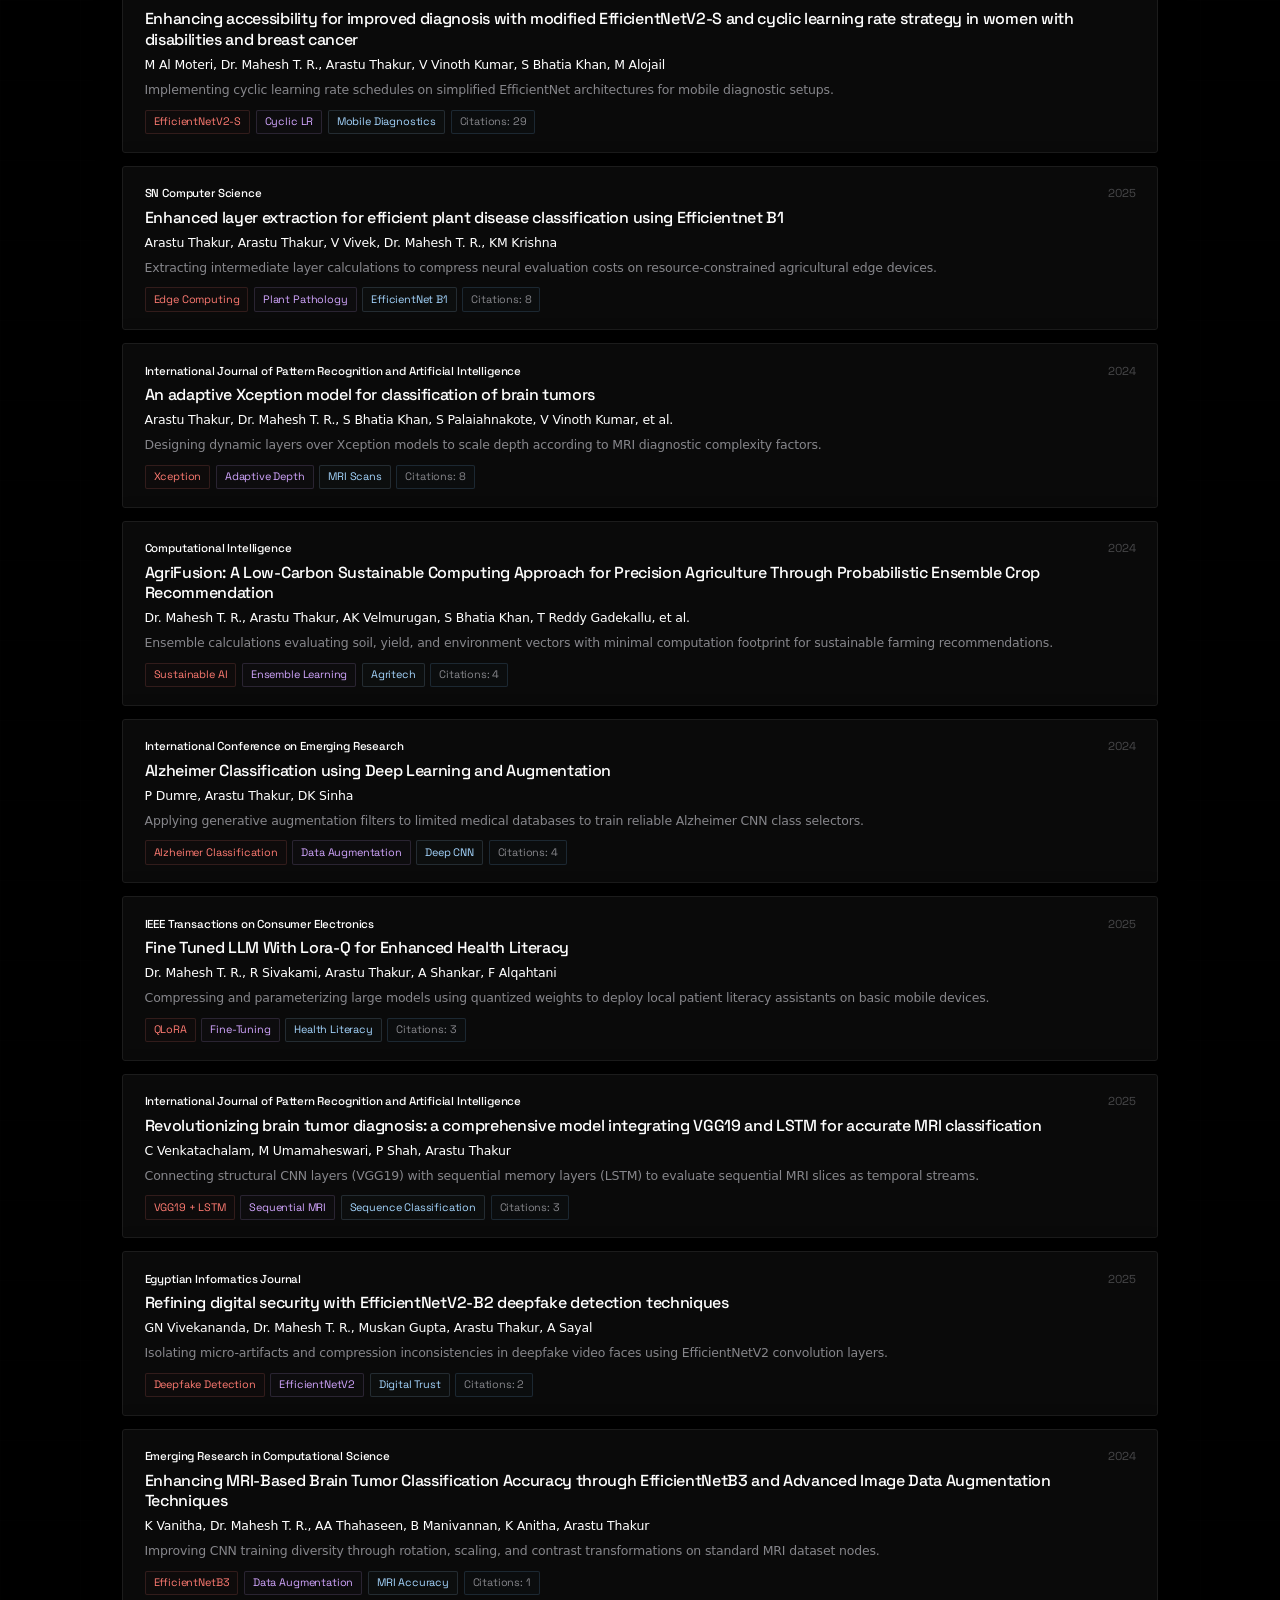
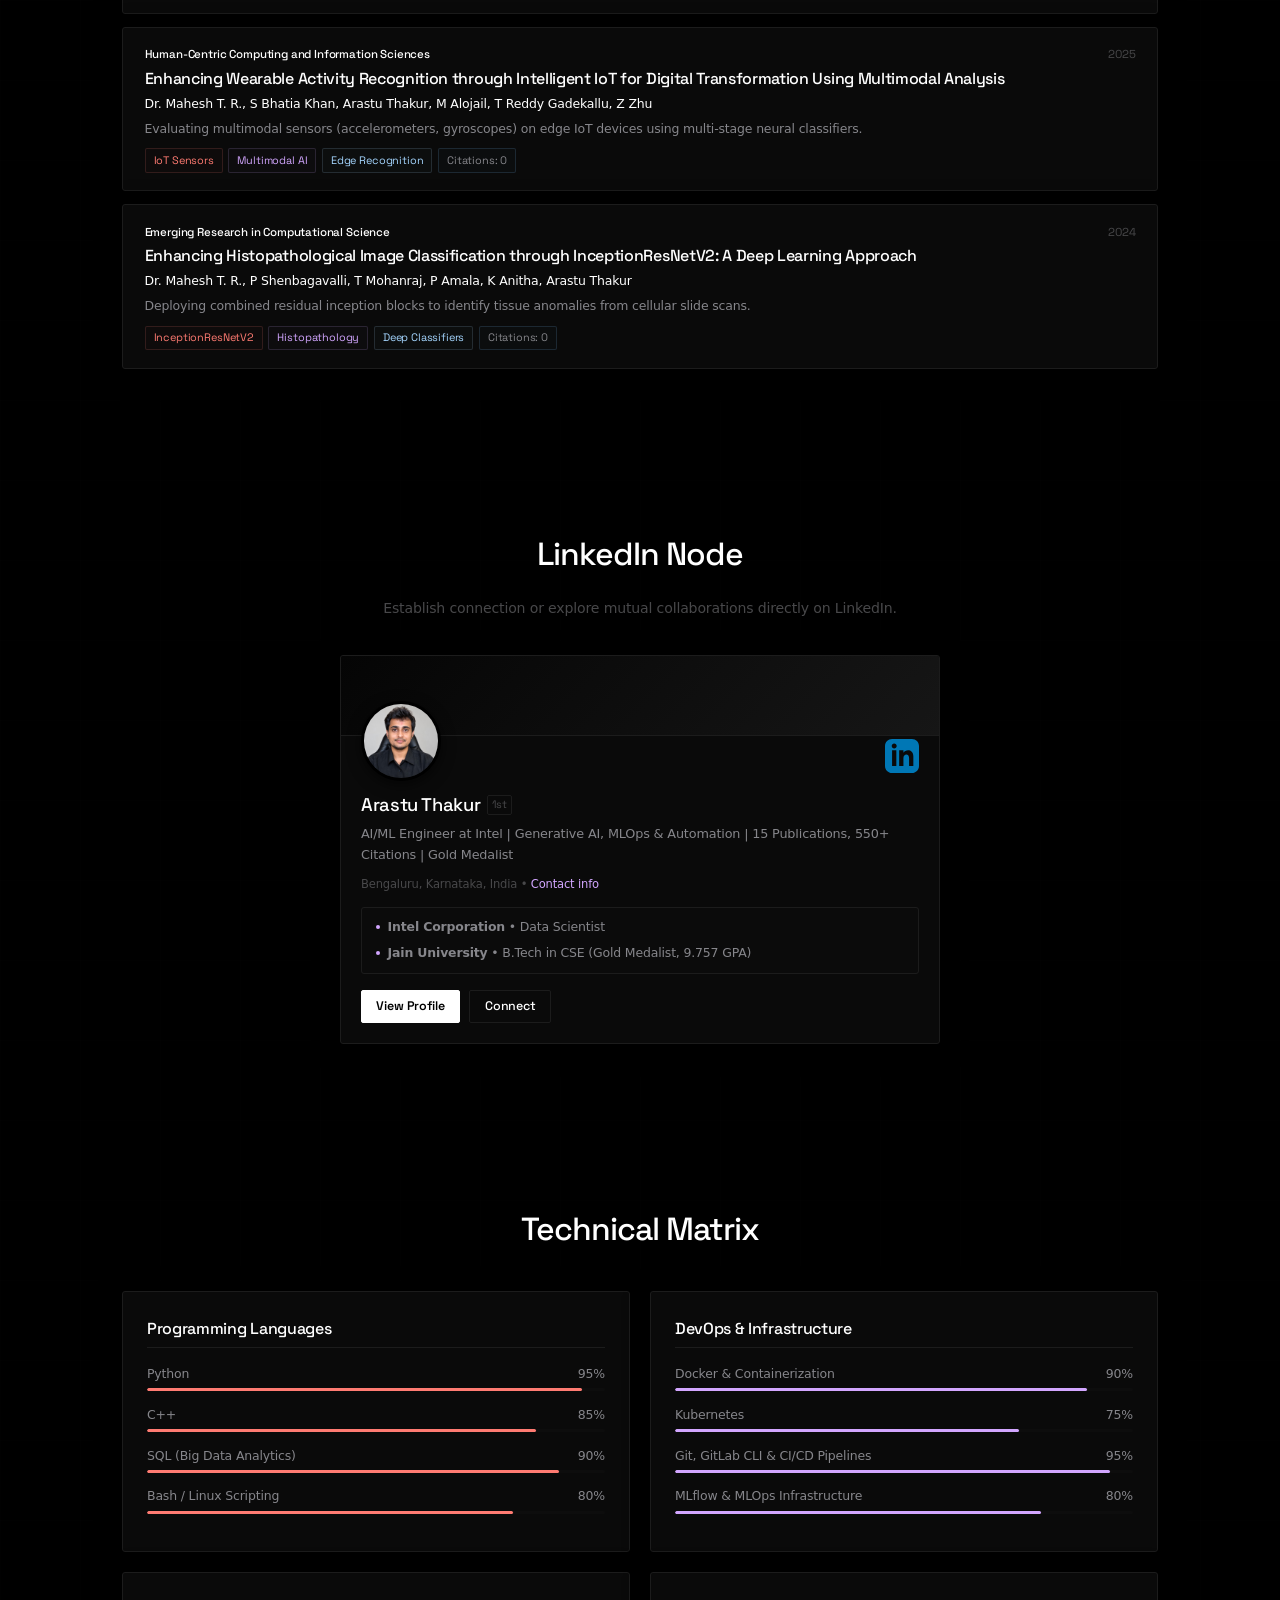
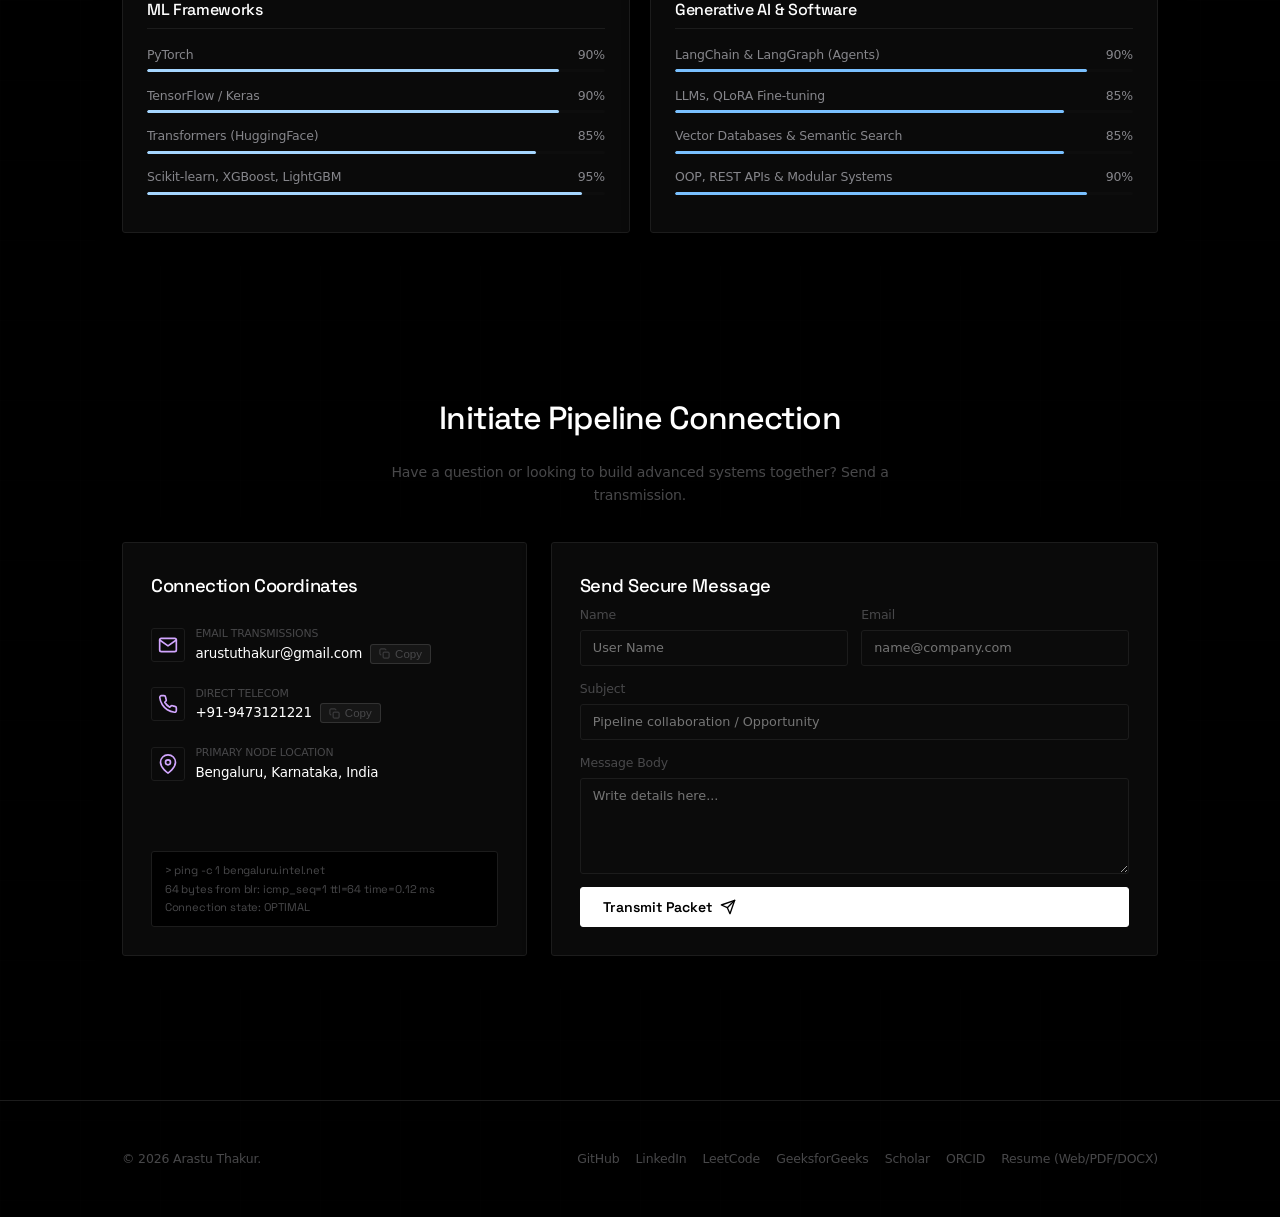
==== commit d1130575: "refactor: redesign wolf cursor SVG with savage aesthetic and detailed features" ====
--- a/index.html
+++ b/index.html
@@ -66,7 +66,7 @@
   <link href="https://fonts.googleapis.com/css2?family=Outfit:wght@300;400;500;600;700;800&family=Space+Grotesk:wght@300;400;500;600;700&display=swap" rel="stylesheet">
 
   <!-- Styling -->
-  <link rel="stylesheet" href="./style.css?v=2.3.0">
+  <link rel="stylesheet" href="./style.css?v=2.4.0">
 
   <!-- JSON-LD Structured Data for SEO, AEO, and GEO -->
   <script type="application/ld+json">
@@ -1614,6 +1614,6 @@
   </div>
 
   <!-- Scripts -->
-  <script src="./script.js?v=2.3.0"></script>
+  <script src="./script.js?v=2.4.0"></script>
 </body>
 </html>
--- a/style.css
+++ b/style.css
@@ -2252,15 +2252,15 @@
   }
 }
 
-/* -------------------- WOLF CURSOR FOLLOWER COMPANION SYSTEM -------------------- */
+/* -------------------- RAGING ALPHA WOLF CURSOR FOLLOWER SYSTEM -------------------- */
 @media (hover: hover) and (pointer: fine) {
-  /* Wolf Companion Element */
+  /* Raging Wolf Follower Container */
   .wolf-follower {
     position: fixed;
     top: 0;
     left: 0;
-    width: 86px;
-    height: 60px;
+    width: 108px;
+    height: 74px;
     pointer-events: none;
     z-index: 99998;
     transform: translate(-50%, -50%);
@@ -2273,18 +2273,8 @@
     width: 100%;
     height: 100%;
     overflow: visible;
-    filter: drop-shadow(0 4px 10px rgba(0, 0, 0, 0.65)) drop-shadow(0 0 14px rgba(255, 123, 114, 0.22));
-  }
-
-  /* Anatomy Colors */
-  .wf-fur-far { fill: #181d26; }
-  .wf-fur-mid { fill: #242c3b; }
-  .wf-fur-light { fill: #364257; }
-  .wf-fur-ruff { fill: #e6edf3; }
-  .wf-fur-belly { fill: #65738a; }
-  .wf-eye { fill: #ff7b72; filter: drop-shadow(0 0 6px #ff7b72); }
-  .wf-nose { fill: #0d1117; }
-  .wf-ear-inner { fill: #ff7b72; opacity: 0.6; }
+    filter: drop-shadow(0 4px 10px rgba(0, 0, 0, 0.85)) drop-shadow(0 0 16px rgba(255, 42, 68, 0.45));
+  }
 
   /* Pose Toggling */
   .wolf-pose-sitting { display: none; }
@@ -2293,162 +2283,163 @@
   .wolf-follower.state-sitting .wolf-pose-standing { display: none; }
   .wolf-follower.state-sitting .wolf-pose-sitting { display: block; }
 
-  /* RUNNING STATE ANIMATIONS */
+  /* SPRINT / CHARGE (Furious, aggressive gallop) */
   .wolf-follower.state-running .wolf-body-group {
-    animation: wolfRunBody 0.32s infinite ease-in-out alternate;
+    animation: rageSprintBody 0.28s infinite ease-in-out alternate;
   }
   .wolf-follower.state-running .leg-fl {
-    animation: wolfRunLegFrontLeft 0.32s infinite ease-in-out;
-    transform-origin: 65px 36px;
+    animation: rageSprintLegFL 0.28s infinite ease-in-out;
+    transform-origin: 82px 46px;
   }
   .wolf-follower.state-running .leg-fr {
-    animation: wolfRunLegFrontRight 0.32s infinite ease-in-out;
-    transform-origin: 65px 36px;
+    animation: rageSprintLegFR 0.28s infinite ease-in-out;
+    transform-origin: 78px 46px;
   }
   .wolf-follower.state-running .leg-bl {
-    animation: wolfRunLegBackLeft 0.32s infinite ease-in-out;
-    transform-origin: 32px 34px;
+    animation: rageSprintLegBL 0.28s infinite ease-in-out;
+    transform-origin: 42px 42px;
   }
   .wolf-follower.state-running .leg-br {
-    animation: wolfRunLegBackRight 0.32s infinite ease-in-out;
-    transform-origin: 32px 34px;
+    animation: rageSprintLegBR 0.28s infinite ease-in-out;
+    transform-origin: 38px 44px;
   }
   .wolf-follower.state-running .wolf-tail {
-    animation: wolfRunTail 0.32s infinite ease-in-out alternate;
-    transform-origin: 26px 33px;
+    animation: rageSprintTail 0.28s infinite ease-in-out alternate;
+    transform-origin: 32px 42px;
   }
   .wolf-follower.state-running .wolf-head {
-    animation: wolfRunHead 0.32s infinite ease-in-out alternate;
-    transform-origin: 68px 30px;
-  }
-
-  @keyframes wolfRunBody {
-    0% { transform: translateY(0px) rotate(-1.5deg); }
-    100% { transform: translateY(-4px) rotate(2deg); }
-  }
-  @keyframes wolfRunLegFrontLeft {
+    animation: rageSprintHead 0.28s infinite ease-in-out alternate;
+    transform-origin: 82px 30px;
+  }
+
+  @keyframes rageSprintBody {
+    0% { transform: translateY(0px) rotate(-3deg); }
+    100% { transform: translateY(-5px) rotate(3deg); }
+  }
+  @keyframes rageSprintLegFL {
+    0% { transform: rotate(45deg); }
+    50% { transform: rotate(-38deg); }
+    100% { transform: rotate(45deg); }
+  }
+  @keyframes rageSprintLegFR {
+    0% { transform: rotate(-38deg); }
+    50% { transform: rotate(45deg); }
+    100% { transform: rotate(-38deg); }
+  }
+  @keyframes rageSprintLegBL {
+    0% { transform: rotate(-45deg); }
+    50% { transform: rotate(38deg); }
+    100% { transform: rotate(-45deg); }
+  }
+  @keyframes rageSprintLegBR {
     0% { transform: rotate(38deg); }
-    50% { transform: rotate(-32deg); }
+    50% { transform: rotate(-45deg); }
     100% { transform: rotate(38deg); }
   }
-  @keyframes wolfRunLegFrontRight {
-    0% { transform: rotate(-32deg); }
-    50% { transform: rotate(38deg); }
-    100% { transform: rotate(-32deg); }
-  }
-  @keyframes wolfRunLegBackLeft {
-    0% { transform: rotate(-38deg); }
-    50% { transform: rotate(32deg); }
-    100% { transform: rotate(-38deg); }
-  }
-  @keyframes wolfRunLegBackRight {
-    0% { transform: rotate(32deg); }
-    50% { transform: rotate(-38deg); }
-    100% { transform: rotate(32deg); }
-  }
-  @keyframes wolfRunTail {
-    0% { transform: rotate(-15deg); }
-    100% { transform: rotate(18deg); }
-  }
-  @keyframes wolfRunHead {
-    0% { transform: rotate(-4deg); }
-    100% { transform: rotate(3deg); }
-  }
-
-  /* WALKING / STALKING STATE ANIMATIONS */
+  @keyframes rageSprintTail {
+    0% { transform: rotate(-18deg) scaleY(1.1); }
+    100% { transform: rotate(22deg) scaleY(0.9); }
+  }
+  @keyframes rageSprintHead {
+    0% { transform: translateY(-2px) rotate(-6deg); }
+    100% { transform: translateY(2px) rotate(4deg); }
+  }
+
+  /* PROWLING / STALKING GAIT */
   .wolf-follower.state-walking .wolf-body-group {
-    animation: wolfWalkBody 0.6s infinite ease-in-out alternate;
+    animation: rageProwlBody 0.55s infinite ease-in-out alternate;
   }
   .wolf-follower.state-walking .leg-fl {
-    animation: wolfRunLegFrontLeft 0.6s infinite ease-in-out;
-    transform-origin: 65px 36px;
+    animation: rageSprintLegFL 0.55s infinite ease-in-out;
+    transform-origin: 82px 46px;
   }
   .wolf-follower.state-walking .leg-fr {
-    animation: wolfRunLegFrontRight 0.6s infinite ease-in-out;
-    transform-origin: 65px 36px;
+    animation: rageSprintLegFR 0.55s infinite ease-in-out;
+    transform-origin: 78px 46px;
   }
   .wolf-follower.state-walking .leg-bl {
-    animation: wolfRunLegBackLeft 0.6s infinite ease-in-out;
-    transform-origin: 32px 34px;
+    animation: rageSprintLegBL 0.55s infinite ease-in-out;
+    transform-origin: 42px 42px;
   }
   .wolf-follower.state-walking .leg-br {
-    animation: wolfRunLegBackRight 0.6s infinite ease-in-out;
-    transform-origin: 32px 34px;
+    animation: rageSprintLegBR 0.55s infinite ease-in-out;
+    transform-origin: 38px 44px;
   }
   .wolf-follower.state-walking .wolf-tail {
-    animation: wolfRunTail 0.6s infinite ease-in-out alternate;
-    transform-origin: 26px 33px;
-  }
-  @keyframes wolfWalkBody {
-    0% { transform: translateY(0px); }
-    100% { transform: translateY(-2px); }
-  }
-
-  /* IDLE STANDING */
+    animation: rageSprintTail 0.55s infinite ease-in-out alternate;
+    transform-origin: 32px 42px;
+  }
+  @keyframes rageProwlBody {
+    0% { transform: translateY(0px) rotate(-1deg); }
+    100% { transform: translateY(-2px) rotate(1deg); }
+  }
+
+  /* IDLE (Tense, Menacing Stalking Breath) */
   .wolf-follower.state-idle .wolf-body-group {
-    animation: wolfIdleBreathe 2.6s infinite ease-in-out;
+    animation: rageIdleBreathe 2s infinite ease-in-out;
   }
   .wolf-follower.state-idle .wolf-tail {
-    animation: wolfIdleTail 2.4s infinite ease-in-out;
-    transform-origin: 26px 33px;
+    animation: rageIdleTail 1.8s infinite ease-in-out;
+    transform-origin: 32px 42px;
   }
   .wolf-follower.state-idle .wolf-head {
-    animation: wolfIdleHead 3.6s infinite ease-in-out;
-    transform-origin: 68px 30px;
-  }
-  @keyframes wolfIdleBreathe {
+    animation: rageIdleHead 3s infinite ease-in-out;
+    transform-origin: 82px 30px;
+  }
+  @keyframes rageIdleBreathe {
     0%, 100% { transform: translateY(0) scaleY(1); }
-    50% { transform: translateY(-1.5px) scaleY(1.02); }
-  }
-  @keyframes wolfIdleTail {
+    50% { transform: translateY(-2px) scaleY(1.03); }
+  }
+  @keyframes rageIdleTail {
     0%, 100% { transform: rotate(0deg); }
-    50% { transform: rotate(-9deg); }
-  }
-  @keyframes wolfIdleHead {
+    50% { transform: rotate(-12deg); }
+  }
+  @keyframes rageIdleHead {
     0%, 100% { transform: rotate(0deg); }
-    35% { transform: rotate(2.5deg); }
+    35% { transform: rotate(3deg); }
     75% { transform: rotate(-2deg); }
   }
 
-  /* SITTING STATE */
+  /* SITTING (Dominant Predator Alpha Rest) */
   .wolf-follower.state-sitting .wolf-pose-sitting {
-    animation: wolfSitBreathe 3s infinite ease-in-out;
-  }
-  @keyframes wolfSitBreathe {
+    animation: rageSitBreathe 2.8s infinite ease-in-out;
+  }
+  @keyframes rageSitBreathe {
     0%, 100% { transform: translateY(0); }
-    50% { transform: translateY(-1px); }
-  }
-
-  /* CLICK / HOWL STATE */
+    50% { transform: translateY(-1.5px); }
+  }
+
+  /* SAVAGE ROAR / ATTACK CLICK STATE */
   .wolf-follower.state-howl .wolf-head {
-    transform: rotate(-32deg) translate(3px, -8px) !important;
-    transform-origin: 68px 30px;
-    transition: transform 0.25s cubic-bezier(0.18, 0.89, 0.32, 1.28);
+    transform: rotate(-35deg) translate(5px, -10px) !important;
+    transform-origin: 82px 30px;
+    transition: transform 0.18s cubic-bezier(0.18, 0.89, 0.32, 1.28);
   }
   .wolf-follower.state-howl .howl-pulse-ring {
     opacity: 1 !important;
-    animation: howlExpand 0.75s ease-out forwards;
-  }
-  @keyframes howlExpand {
-    0% { transform: translate(88px, 12px) scale(0.3); opacity: 0.9; }
-    100% { transform: translate(105px, -8px) scale(2.2); opacity: 0; }
-  }
-
-  /* Wolf Paw Prints */
+    animation: rageRoarShockwave 0.7s ease-out forwards;
+  }
+  @keyframes rageRoarShockwave {
+    0% { transform: translate(118px, 22px) scale(0.2); opacity: 1; }
+    50% { opacity: 0.8; }
+    100% { transform: translate(145px, 5px) scale(2.8); opacity: 0; }
+  }
+
+  /* Savage Wolf Paw Prints with Claws */
   .wolf-pawprint {
     position: fixed;
-    width: 14px;
-    height: 14px;
+    width: 16px;
+    height: 16px;
     pointer-events: none;
     z-index: 99990;
     transform: translate(-50%, -50%);
-    opacity: 0.42;
-    animation: pawprintFade 1.3s ease-out forwards;
+    opacity: 0.52;
+    animation: pawprintFade 1.2s ease-out forwards;
   }
   @keyframes pawprintFade {
-    0% { opacity: 0.42; transform: translate(-50%, -50%) scale(1); }
-    60% { opacity: 0.25; }
-    100% { opacity: 0; transform: translate(-50%, -50%) scale(0.85); }
+    0% { opacity: 0.55; transform: translate(-50%, -50%) scale(1); }
+    70% { opacity: 0.3; }
+    100% { opacity: 0; transform: translate(-50%, -50%) scale(0.8); }
   }
 
   /* Precision Cursor Target Reticle */
@@ -2458,12 +2449,12 @@
     left: 0;
     width: 7px;
     height: 7px;
-    background-color: #ff7b72;
+    background-color: #ff2a4b;
     border-radius: 50%;
     pointer-events: none;
     z-index: 100000;
     transform: translate(-50%, -50%);
-    box-shadow: 0 0 10px #ff7b72, 0 0 18px rgba(255, 123, 114, 0.4);
+    box-shadow: 0 0 10px #ff2a4b, 0 0 20px rgba(255, 42, 75, 0.6);
     transition: transform 0.2s cubic-bezier(0.16, 1, 0.3, 1), 
                 background-color 0.2s ease, 
                 opacity 0.2s ease,
